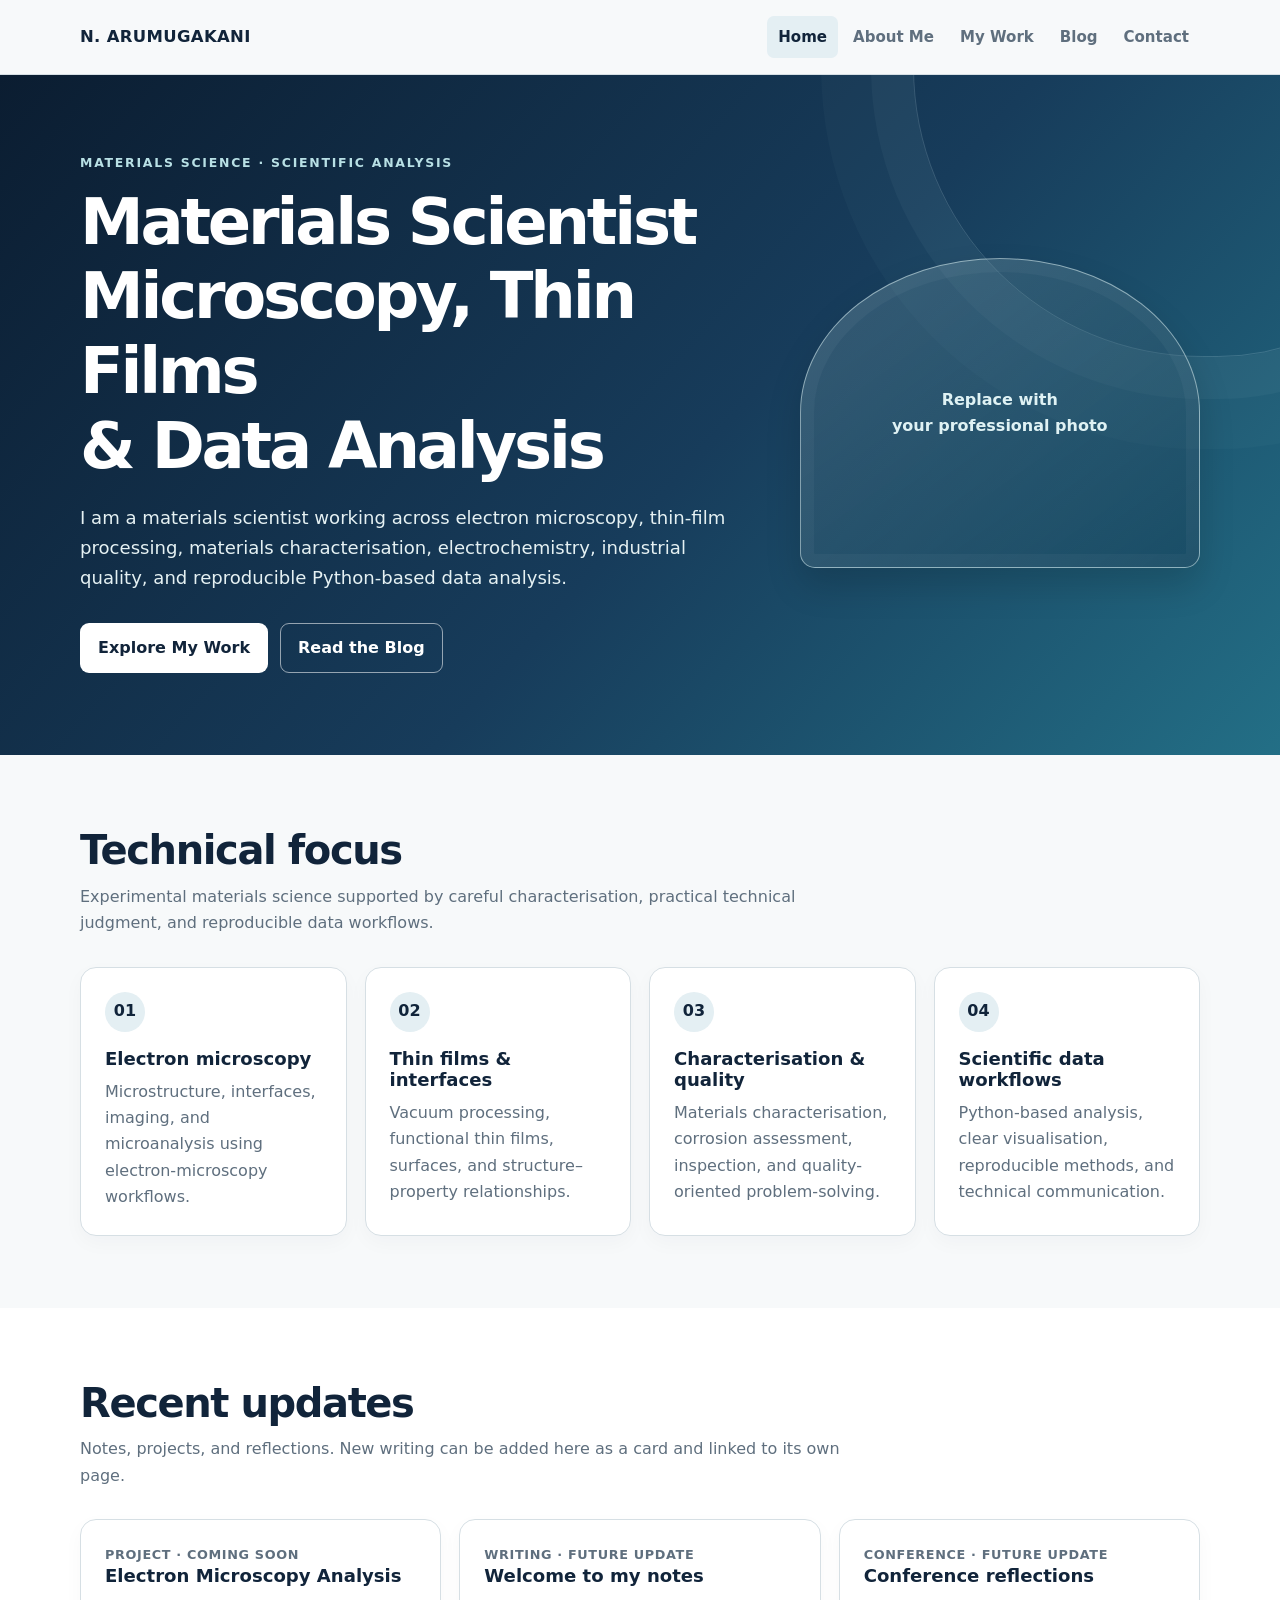
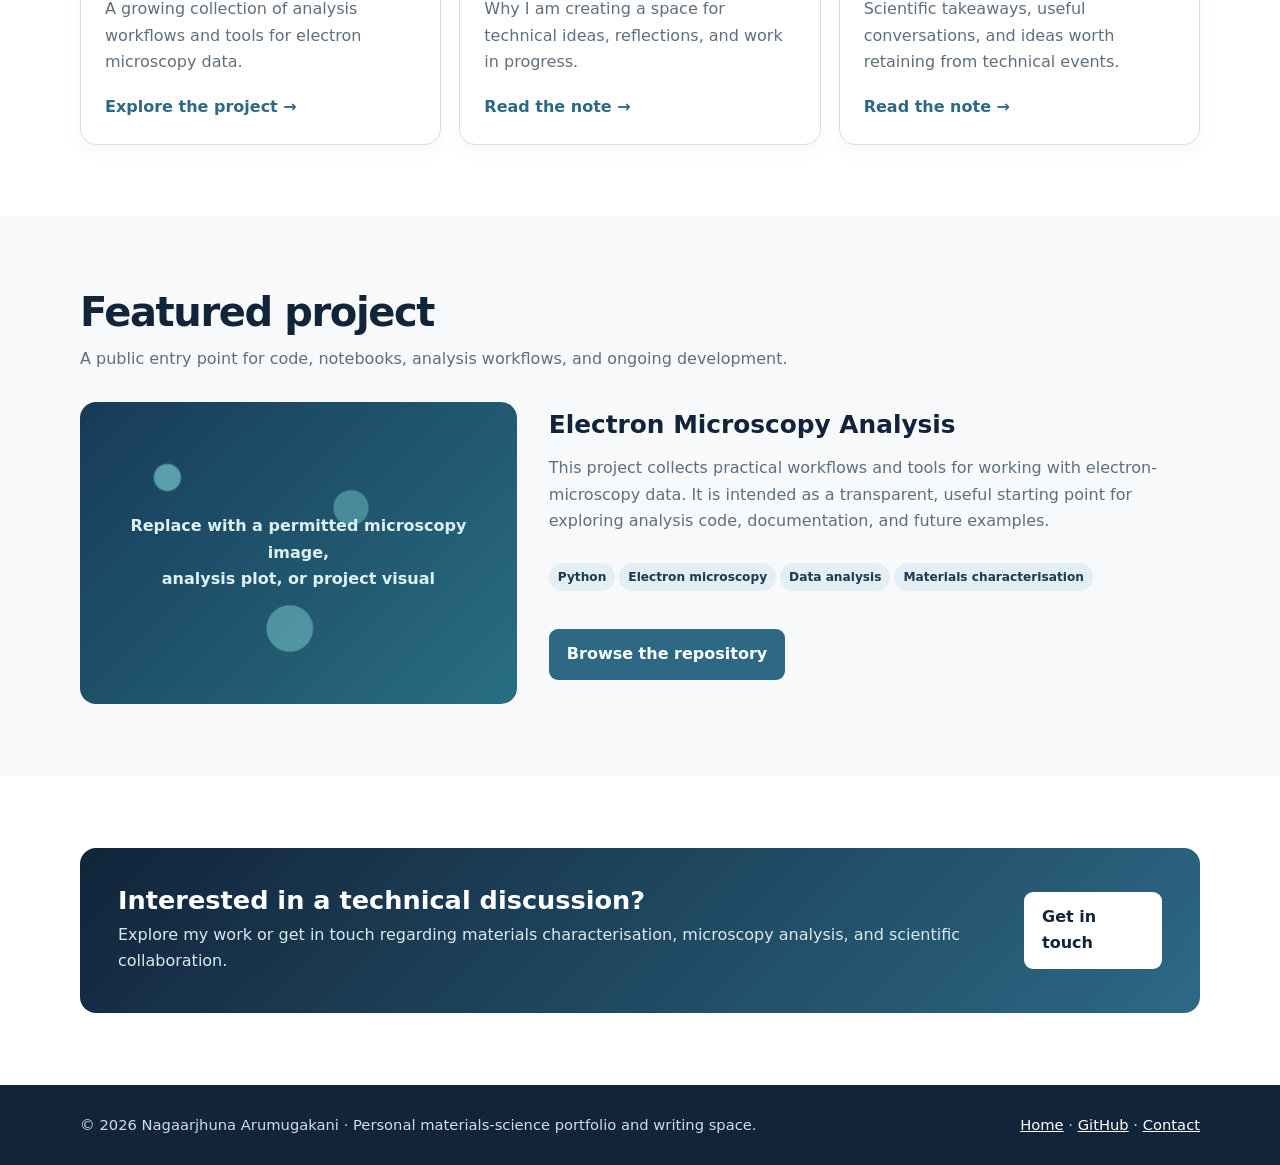
==== index.html @ 898aa6ff "Add files via upload" ====
<!doctype html>
<html lang="en">
<head>
  <meta charset="utf-8">
  <meta name="viewport" content="width=device-width, initial-scale=1">
  <meta name="description" content="Personal materials-science portfolio of Nagaarjhuna Arumugakani: microscopy, thin films, materials characterisation, and scientific data analysis.">
  <title>Nagaarjhuna Arumugakani | Materials Science</title>
  <link rel="stylesheet" href="assets/style.css">
</head>
<body>
  <header class="site-header">
    <div class="container navbar">
      <a class="brand" href="index.html">N. ARUMUGAKANI</a>
      <nav aria-label="Main navigation">
        <ul class="nav-links">
          <li><a class="active" href="index.html">Home</a></li>
          <li><a href="about.html">About Me</a></li>
          <li><a href="work.html">My Work</a></li>
          <li><a href="blog.html">Blog</a></li>
          <li><a href="contact.html">Contact</a></li>
        </ul>
      </nav>
    </div>
  </header>

  <main>
    <section class="hero">
      <div class="container hero-grid">
        <div>
          <p class="eyebrow">Materials science · scientific analysis</p>
          <h1>Materials Scientist<br>Microscopy, Thin Films<br>&amp; Data Analysis</h1>
          <p class="hero-text">I am a materials scientist working across electron microscopy, thin-film processing, materials characterisation, electrochemistry, industrial quality, and reproducible Python-based data analysis.</p>
          <div class="button-row">
            <a class="button button-light" href="work.html">Explore My Work</a>
            <a class="button button-ghost" href="blog.html">Read the Blog</a>
          </div>
        </div>
        <div class="profile-placeholder">
          <span>Replace with<br>your professional photo</span>
        </div>
      </div>
    </section>

    <section>
      <div class="container">
        <div class="section-heading">
          <h2>Technical focus</h2>
          <p>Experimental materials science supported by careful characterisation, practical technical judgment, and reproducible data workflows.</p>
        </div>
        <div class="grid grid-4">
          <article class="card">
            <div class="icon-circle">01</div>
            <h3>Electron microscopy</h3>
            <p>Microstructure, interfaces, imaging, and microanalysis using electron-microscopy workflows.</p>
          </article>
          <article class="card">
            <div class="icon-circle">02</div>
            <h3>Thin films &amp; interfaces</h3>
            <p>Vacuum processing, functional thin films, surfaces, and structure–property relationships.</p>
          </article>
          <article class="card">
            <div class="icon-circle">03</div>
            <h3>Characterisation &amp; quality</h3>
            <p>Materials characterisation, corrosion assessment, inspection, and quality-oriented problem-solving.</p>
          </article>
          <article class="card">
            <div class="icon-circle">04</div>
            <h3>Scientific data workflows</h3>
            <p>Python-based analysis, clear visualisation, reproducible methods, and technical communication.</p>
          </article>
        </div>
      </div>
    </section>

    <section class="alt">
      <div class="container">
        <div class="section-heading">
          <h2>Recent updates</h2>
          <p>Notes, projects, and reflections. New writing can be added here as a card and linked to its own page.</p>
        </div>
        <div class="grid grid-3">
          <article class="card update-card">
            <p class="update-meta">Project · Coming soon</p>
            <h3>Electron Microscopy Analysis</h3>
            <p>A growing collection of analysis workflows and tools for electron microscopy data.</p>
            <a class="read-more" href="https://github.com/Nagaarjhuna/Electron_microscopy_analysis" target="_blank" rel="noreferrer">Explore the project →</a>
          </article>
          <article class="card update-card">
            <p class="update-meta">Writing · Future update</p>
            <h3>Welcome to my notes</h3>
            <p>Why I am creating a space for technical ideas, reflections, and work in progress.</p>
            <a class="read-more" href="blog-welcome.html">Read the note →</a>
          </article>
          <article class="card update-card">
            <p class="update-meta">Conference · Future update</p>
            <h3>Conference reflections</h3>
            <p>Scientific takeaways, useful conversations, and ideas worth retaining from technical events.</p>
            <a class="read-more" href="blog-conference-reflections.html">Read the note →</a>
          </article>
        </div>
      </div>
    </section>

    <section>
      <div class="container">
        <div class="section-heading">
          <h2>Featured project</h2>
          <p>A public entry point for code, notebooks, analysis workflows, and ongoing development.</p>
        </div>
        <div class="featured">
          <div class="visual-placeholder">Replace with a permitted microscopy image,<br>analysis plot, or project visual</div>
          <div class="featured-copy">
            <h3>Electron Microscopy Analysis</h3>
            <p>This project collects practical workflows and tools for working with electron-microscopy data. It is intended as a transparent, useful starting point for exploring analysis code, documentation, and future examples.</p>
            <span class="tag">Python</span><span class="tag">Electron microscopy</span><span class="tag">Data analysis</span><span class="tag">Materials characterisation</span>
            <p><a class="button button-blue" href="https://github.com/Nagaarjhuna/Electron_microscopy_analysis" target="_blank" rel="noreferrer" style="margin-top:22px;">Browse the repository</a></p>
          </div>
        </div>
      </div>
    </section>

    <section class="alt">
      <div class="container">
        <div class="cta">
          <div>
            <h2>Interested in a technical discussion?</h2>
            <p>Explore my work or get in touch regarding materials characterisation, microscopy analysis, and scientific collaboration.</p>
          </div>
          <a class="button button-light" href="contact.html">Get in touch</a>
        </div>
      </div>
    </section>
  </main>

  <footer class="site-footer">
    <div class="container footer-row">
      <p>© 2026 Nagaarjhuna Arumugakani · Personal materials-science portfolio and writing space.</p>
      <p><a href="index.html">Home</a> · <a href="https://github.com/Nagaarjhuna" target="_blank" rel="noreferrer">GitHub</a> · <a href="contact.html">Contact</a></p>
    </div>
  </footer>
</body>
</html>
---- assets/style.css ----
:root {
  --navy: #11243a;
  --navy-2: #193955;
  --blue: #2d6985;
  --teal: #398497;
  --ink: #1d2935;
  --muted: #5f6f7e;
  --ash: #edf1f3;
  --paper: #f7f9fa;
  --white: #ffffff;
  --line: #d6dfe4;
  --soft-blue: #e4eff3;
  --shadow: 0 14px 34px rgba(17, 36, 58, 0.08);
  --radius: 16px;
}

* { box-sizing: border-box; }
html { scroll-behavior: smooth; }
body {
  margin: 0;
  color: var(--ink);
  background: var(--paper);
  font-family: Inter, ui-sans-serif, system-ui, -apple-system, BlinkMacSystemFont, "Segoe UI", sans-serif;
  line-height: 1.65;
}
a { color: var(--blue); }
a:hover { color: var(--navy); }
img { max-width: 100%; display: block; }
.container { width: min(1120px, calc(100% - 40px)); margin: 0 auto; }

.site-header {
  background: rgba(247, 249, 250, 0.94);
  border-bottom: 1px solid var(--line);
  position: sticky;
  top: 0;
  z-index: 20;
  backdrop-filter: blur(12px);
}
.navbar { min-height: 74px; display: flex; align-items: center; justify-content: space-between; gap: 24px; }
.brand { color: var(--navy); text-decoration: none; font-size: 1.03rem; font-weight: 800; letter-spacing: 0.02em; white-space: nowrap; }
.nav-links { display: flex; align-items: center; gap: 4px; list-style: none; padding: 0; margin: 0; }
.nav-links a { display: block; padding: 9px 11px; color: var(--muted); text-decoration: none; font-size: 0.94rem; font-weight: 700; border-radius: 7px; }
.nav-links a:hover, .nav-links a.active { color: var(--navy); background: var(--soft-blue); }

.hero {
  position: relative;
  overflow: hidden;
  color: var(--white);
  background: linear-gradient(132deg, #0b1d31 0%, #173c5b 55%, #236f86 100%);
  padding: 78px 0 82px;
}
.hero::after {
  content: "";
  position: absolute;
  width: 540px;
  height: 540px;
  border: 1px solid rgba(210, 239, 242, 0.18);
  border-radius: 48% 52% 45% 55%;
  right: -175px;
  top: -260px;
  box-shadow: 0 0 0 42px rgba(210, 239, 242, 0.035), 0 0 0 92px rgba(210, 239, 242, 0.025);
}
.hero-grid { position: relative; z-index: 1; display: grid; grid-template-columns: 1.25fr 0.75fr; align-items: center; gap: 52px; }
.eyebrow { margin: 0 0 11px; color: #b8e0e5; font-size: 0.78rem; font-weight: 800; letter-spacing: 0.14em; text-transform: uppercase; }
h1, h2, h3 { color: var(--navy); line-height: 1.17; }
.hero h1 { color: var(--white); font-size: clamp(2.35rem, 5vw, 4.1rem); letter-spacing: -0.05em; margin: 0 0 19px; }
.hero-text { max-width: 680px; margin: 0 0 30px; color: #e5f1f3; font-size: 1.13rem; }
.button-row { display: flex; flex-wrap: wrap; gap: 12px; }
.button { display: inline-block; border: 1px solid transparent; border-radius: 9px; padding: 11px 17px; font-weight: 800; text-decoration: none; transition: transform 0.18s ease, background 0.18s ease; }
.button:hover { transform: translateY(-2px); }
.button-light { background: var(--white); color: var(--navy); }
.button-ghost { border-color: rgba(255,255,255,.55); color: var(--white); }
.button-blue { background: var(--blue); color: var(--white); }
.button-outline { border-color: var(--blue); color: var(--blue); }

.profile-placeholder {
  min-height: 310px;
  display: flex;
  align-items: center;
  justify-content: center;
  text-align: center;
  padding: 32px;
  color: #dff2f4;
  border: 1px solid rgba(223, 242, 244, 0.55);
  border-radius: 50% 50% 15px 15px;
  background: linear-gradient(145deg, rgba(183, 224, 229, 0.20), rgba(14, 44, 68, 0.34));
  box-shadow: inset 0 0 0 13px rgba(255,255,255,.035), 0 18px 35px rgba(0,0,0,.15);
  font-weight: 750;
}

section { padding: 72px 0; }
section.alt { background: var(--white); }
.section-heading { margin-bottom: 30px; max-width: 770px; }
.section-heading h2 { margin: 0 0 10px; font-size: clamp(1.75rem, 3.3vw, 2.5rem); letter-spacing: -0.035em; }
.section-heading p { color: var(--muted); margin: 0; }
.grid { display: grid; gap: 18px; }
.grid-4 { grid-template-columns: repeat(4, 1fr); }
.grid-3 { grid-template-columns: repeat(3, 1fr); }
.card { background: var(--white); border: 1px solid var(--line); border-radius: var(--radius); padding: 24px; box-shadow: 0 7px 20px rgba(17,36,58,.03); }
.card h3 { margin: 0 0 10px; font-size: 1.13rem; }
.card p { margin: 0; color: var(--muted); }
.icon-circle { width: 40px; height: 40px; display: grid; place-items: center; margin-bottom: 16px; border-radius: 50%; background: var(--soft-blue); color: var(--navy); font-weight: 850; }
.tag { display: inline-block; background: var(--soft-blue); color: var(--navy-2); border-radius: 999px; padding: 4px 9px; margin: 13px 4px 0 0; font-size: .76rem; font-weight: 800; }

.update-card { display: flex; flex-direction: column; }
.update-meta { margin: 0 0 10px; color: var(--blue); font-size: .8rem; font-weight: 800; letter-spacing: .05em; text-transform: uppercase; }
.update-card .read-more { display: inline-block; margin-top: 18px; font-weight: 800; text-decoration: none; }
.featured { display: grid; grid-template-columns: 0.8fr 1.2fr; gap: 28px; align-items: stretch; }
.visual-placeholder { min-height: 245px; border-radius: var(--radius); display: grid; place-items: center; padding: 24px; text-align: center; color: #ddf0f2; font-weight: 750; background: radial-gradient(circle at 20% 25%, rgba(119,197,203,.7) 0 3%, transparent 3.5%), radial-gradient(circle at 62% 35%, rgba(119,197,203,.48) 0 5%, transparent 5.5%), radial-gradient(circle at 48% 75%, rgba(119,197,203,.55) 0 7%, transparent 7.5%), linear-gradient(135deg, #173b59, #296e82); }
.featured-copy { padding: 8px 4px; }
.featured-copy h3 { margin: 0 0 10px; font-size: 1.55rem; }
.featured-copy p { color: var(--muted); }
.cta { background: linear-gradient(135deg, var(--navy), var(--blue)); color: white; border-radius: var(--radius); padding: 38px; display: flex; align-items: center; justify-content: space-between; gap: 24px; }
.cta h2 { color: white; margin: 0 0 6px; font-size: 1.6rem; }
.cta p { margin: 0; color: #dbe9ee; }

.page-banner { background: linear-gradient(130deg, #11243a, #235d76); color: white; padding: 62px 0; }
.page-banner h1 { color: white; margin: 0 0 10px; font-size: clamp(2.15rem, 4vw, 3.2rem); letter-spacing: -0.045em; }
.page-banner p { max-width: 760px; color: #d9eaed; margin: 0; font-size: 1.08rem; }
.prose { max-width: 800px; }
.prose p { color: var(--muted); font-size: 1.04rem; }
.timeline { border-left: 2px solid var(--line); margin: 34px 0 0 10px; padding-left: 28px; }
.timeline-item { position: relative; padding: 0 0 28px; }
.timeline-item::before { content: ""; position: absolute; left: -36px; top: 7px; width: 13px; height: 13px; border: 3px solid var(--paper); border-radius: 50%; background: var(--teal); }
.timeline-item h3 { margin: 0 0 6px; }
.timeline-item p { color: var(--muted); margin: 0; }

.work-row { display: grid; grid-template-columns: 1fr 1fr; gap: 42px; align-items: center; padding: 46px 0; border-bottom: 1px solid var(--line); }
.work-row:last-child { border-bottom: 0; }
.work-row.reverse .work-visual { order: 2; }
.work-visual { min-height: 280px; border: 1px solid var(--line); border-radius: var(--radius); overflow: hidden; background: linear-gradient(145deg, #dce8eb, #80aeb9); display: grid; place-items: center; text-align: center; color: #173b59; font-weight: 800; padding: 25px; }
.work-copy h2 { margin: 0 0 11px; font-size: 1.65rem; }
.work-copy p { color: var(--muted); margin: 0; }

.blog-layout { display: grid; grid-template-columns: minmax(0, 2.1fr) minmax(250px, .9fr); gap: 36px; align-items: start; }
.post-preview { padding: 0 0 28px; margin-bottom: 28px; border-bottom: 1px solid var(--line); }
.post-preview h2 { margin: 6px 0 10px; font-size: 1.55rem; }
.post-preview p { color: var(--muted); margin: 0; }
.post-preview a { font-weight: 800; }
.post-meta { color: var(--blue); font-size: .84rem; font-weight: 800; letter-spacing: .03em; text-transform: uppercase; }
.sidebar { background: var(--white); border: 1px solid var(--line); border-radius: var(--radius); padding: 24px; position: sticky; top: 96px; }
.sidebar h3 { margin: 0 0 12px; }
.sidebar p { color: var(--muted); font-size: .94rem; }
.sidebar ul { list-style: none; padding: 0; margin: 0 0 22px; }
.sidebar li { border-bottom: 1px solid var(--ash); padding: 9px 0; }
.sidebar li:last-child { border-bottom: 0; }
.sidebar a { font-size: .94rem; font-weight: 700; text-decoration: none; }
.article { max-width: 780px; }
.article h1 { font-size: clamp(2.15rem, 4vw, 3.25rem); letter-spacing: -.045em; margin: 7px 0 16px; }
.article h2 { margin-top: 32px; }
.article p { color: var(--muted); font-size: 1.03rem; }
.article-feature { min-height: 245px; display: grid; place-items: center; text-align: center; border-radius: var(--radius); color: #dff0f1; background: linear-gradient(135deg, #153a56, #3c8594); padding: 25px; font-weight: 800; margin: 28px 0; }
.post-navigation { display: grid; grid-template-columns: 1fr 1fr; gap: 15px; margin-top: 50px; padding-top: 24px; border-top: 1px solid var(--line); }
.post-navigation a { text-decoration: none; font-weight: 800; border: 1px solid var(--line); border-radius: 10px; padding: 14px; background: var(--white); }
.post-navigation a:last-child { text-align: right; }
.contact-grid { display: grid; grid-template-columns: 1.1fr .9fr; gap: 28px; }
.contact-list { list-style: none; padding: 0; margin: 22px 0 0; }
.contact-list li { border-bottom: 1px solid var(--line); padding: 14px 0; }
.contact-list strong { display: block; color: var(--navy); font-size: .86rem; }
.notice { background: var(--soft-blue); border-left: 4px solid var(--teal); padding: 18px; border-radius: 0 10px 10px 0; color: #385467; }

.site-footer { background: var(--navy); color: #cfdee5; padding: 28px 0; }
.footer-row { display: flex; justify-content: space-between; align-items: center; gap: 18px; }
.site-footer p { margin: 0; font-size: .92rem; }
.site-footer a { color: white; }

@media (max-width: 850px) {
  .hero-grid, .featured, .work-row, .contact-grid, .blog-layout { grid-template-columns: 1fr; }
  .grid-4 { grid-template-columns: repeat(2, 1fr); }
  .grid-3 { grid-template-columns: 1fr; }
  .work-row.reverse .work-visual { order: 0; }
  .sidebar { position: static; }
}
@media (max-width: 620px) {
  .container { width: min(100% - 28px, 1120px); }
  .navbar { min-height: auto; padding: 14px 0; display: block; }
  .brand { display: inline-block; margin-bottom: 8px; }
  .nav-links { overflow-x: auto; gap: 0; padding-bottom: 1px; }
  .nav-links a { padding: 7px 9px; font-size: .86rem; white-space: nowrap; }
  .hero { padding: 56px 0 60px; }
  .profile-placeholder { min-height: 240px; }
  section { padding: 54px 0; }
  .grid-4 { grid-template-columns: 1fr; }
  .cta, .footer-row { display: block; }
  .cta .button { margin-top: 18px; }
  .footer-row p + p { margin-top: 10px; }
  .post-navigation { grid-template-columns: 1fr; }
  .post-navigation a:last-child { text-align: left; }
}
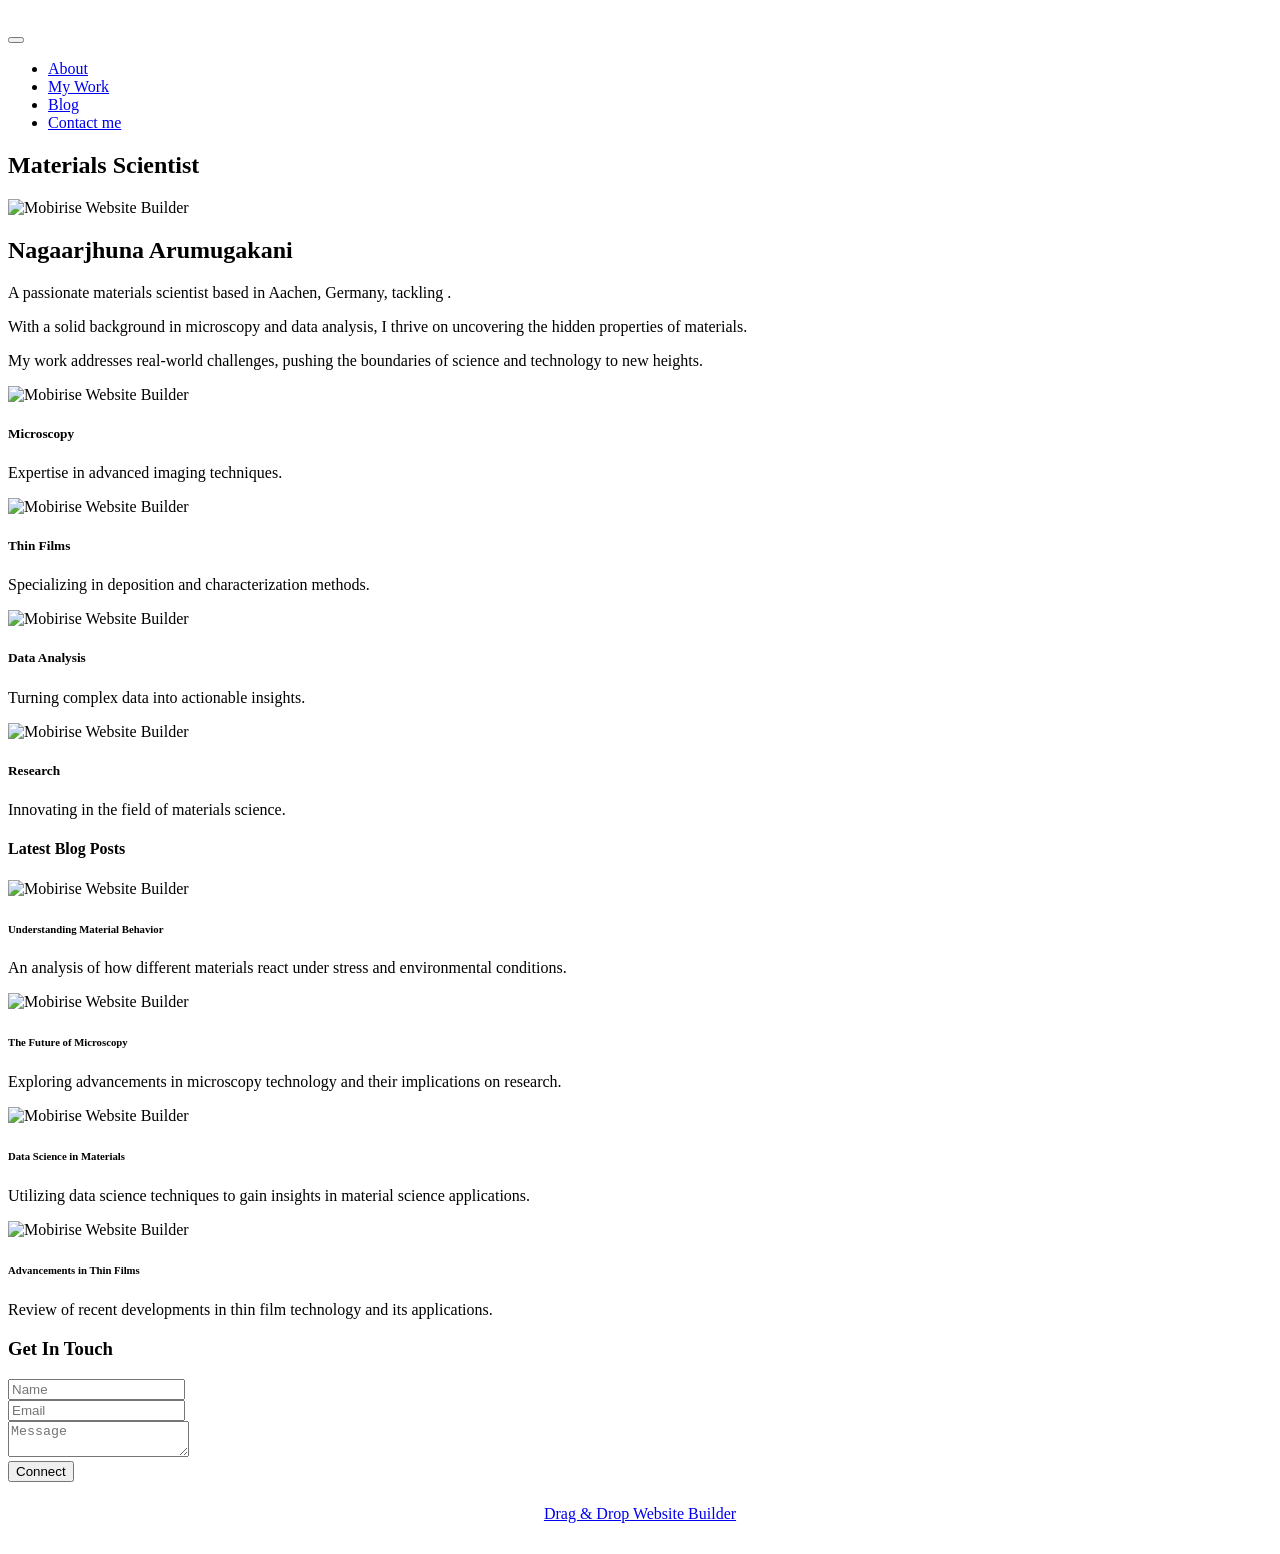
==== commit 37fd5657: "Add files via upload Updated Homepage" ====
--- a/index.html
+++ b/index.html
@@ -1,142 +1,315 @@
-<!doctype html>
-<html lang="en">
+<!DOCTYPE html>
+<html  >
 <head>
-  <meta charset="utf-8">
-  <meta name="viewport" content="width=device-width, initial-scale=1">
-  <meta name="description" content="Personal materials-science portfolio of Nagaarjhuna Arumugakani: microscopy, thin films, materials characterisation, and scientific data analysis.">
-  <title>Nagaarjhuna Arumugakani | Materials Science</title>
-  <link rel="stylesheet" href="assets/style.css">
+  <!-- Site made with Mobirise Website Builder v6.1.12, https://mobirise.com -->
+  <meta charset="UTF-8">
+  <meta http-equiv="X-UA-Compatible" content="IE=edge">
+  <meta name="generator" content="Mobirise v6.1.12, mobirise.com">
+  <meta name="viewport" content="width=device-width, initial-scale=1, minimum-scale=1">
+  <link rel="shortcut icon" href="assets/images/logo5.png" type="image/x-icon">
+  <meta name="description" content="">
+  
+  
+  <title>Home</title>
+  <link rel="stylesheet" href="assets/web/assets/mobirise-icons2/mobirise2.css">
+  <link rel="stylesheet" href="assets/bootstrap/css/bootstrap.min.css">
+  <link rel="stylesheet" href="assets/parallax/jarallax.css">
+  <link rel="stylesheet" href="assets/animatecss/animate.css">
+  <link rel="stylesheet" href="assets/dropdown/css/style.css">
+  <link rel="stylesheet" href="assets/theme/css/style.css">
+  <link rel="preload" href="https://fonts.googleapis.com/css?family=Inter+Tight:100,200,300,400,500,600,700,800,900,100i,200i,300i,400i,500i,600i,700i,800i,900i&display=swap" as="style" onload="this.onload=null;this.rel='stylesheet'">
+  <noscript><link rel="stylesheet" href="https://fonts.googleapis.com/css?family=Inter+Tight:100,200,300,400,500,600,700,800,900,100i,200i,300i,400i,500i,600i,700i,800i,900i&display=swap"></noscript>
+  <link rel="preload" as="style" href="assets/mobirise/css/mbr-additional.css?v=53znyb"><link rel="stylesheet" href="assets/mobirise/css/mbr-additional.css?v=53znyb" type="text/css">
+
+  
+  
+  
 </head>
 <body>
-  <header class="site-header">
-    <div class="container navbar">
-      <a class="brand" href="index.html">N. ARUMUGAKANI</a>
-      <nav aria-label="Main navigation">
-        <ul class="nav-links">
-          <li><a class="active" href="index.html">Home</a></li>
-          <li><a href="about.html">About Me</a></li>
-          <li><a href="work.html">My Work</a></li>
-          <li><a href="blog.html">Blog</a></li>
-          <li><a href="contact.html">Contact</a></li>
-        </ul>
-      </nav>
-    </div>
-  </header>
-
-  <main>
-    <section class="hero">
-      <div class="container hero-grid">
-        <div>
-          <p class="eyebrow">Materials science · scientific analysis</p>
-          <h1>Materials Scientist<br>Microscopy, Thin Films<br>&amp; Data Analysis</h1>
-          <p class="hero-text">I am a materials scientist working across electron microscopy, thin-film processing, materials characterisation, electrochemistry, industrial quality, and reproducible Python-based data analysis.</p>
-          <div class="button-row">
-            <a class="button button-light" href="work.html">Explore My Work</a>
-            <a class="button button-ghost" href="blog.html">Read the Blog</a>
-          </div>
-        </div>
-        <div class="profile-placeholder">
-          <span>Replace with<br>your professional photo</span>
-        </div>
+  
+  <section data-bs-version="5.1" class="menu menu2 cid-tJS6tZXiPa" once="menu" id="menu02-0">
+	
+
+	<nav class="navbar navbar-dropdown navbar-fixed-top navbar-expand-lg">
+		<div class="container">
+			<div class="navbar-brand">
+				<span class="navbar-logo">
+					
+						<img src="assets/images/mbr-128x108.png" alt="" style="height: 4.8rem;">
+					
+				</span>
+				
+			</div>
+			<button class="navbar-toggler" type="button" data-toggle="collapse" data-bs-toggle="collapse" data-target="#navbarSupportedContent" data-bs-target="#navbarSupportedContent" aria-controls="navbarNavAltMarkup" aria-expanded="false" aria-label="Toggle navigation">
+				<div class="hamburger">
+					<span></span>
+					<span></span>
+					<span></span>
+					<span></span>
+				</div>
+			</button>
+			<div class="collapse navbar-collapse" id="navbarSupportedContent">
+				<ul class="navbar-nav nav-dropdown nav-right" data-app-modern-menu="true"><li class="nav-item">
+						<a class="nav-link link text-black text-primary display-4" href="index.html#header01-7">About</a>
+					</li>
+					<li class="nav-item">
+						<a class="nav-link link text-black text-primary display-4" href="index.html#features04-w" aria-expanded="false">My Work</a>
+					</li><li class="nav-item"><a class="nav-link link text-black text-primary display-4" href="index.html#features04-w">Blog</a></li>
+					<li class="nav-item">
+						<a class="nav-link link text-black text-primary display-4" href="index.html#contacts02-9">Contact me</a>
+					</li></ul>
+				
+				
+			</div>
+		</div>
+	</nav>
+</section>
+
+<section data-bs-version="5.1" class="header18 cid-vvjeJ0F94y" id="hero-15-vvjeJ0F94y">
+  
+
+  <div class="mbr-overlay" style="opacity: 0.1; background-color: rgb(0, 0, 0);"></div>
+  <div class="container-fluid">
+    <div class="row">
+      <div class="content-wrap col-12 col-md-12">
+        <h1 class="mbr-section-title mbr-fonts-style mbr-white mb-4 display-1">
+          <strong>Materials Scientist</strong>
+        </h1>
+        
+        <p class="mbr-fonts-style mbr-text mbr-white mb-4 display-7"></p>
+        
       </div>
-    </section>
-
-    <section>
-      <div class="container">
-        <div class="section-heading">
-          <h2>Technical focus</h2>
-          <p>Experimental materials science supported by careful characterisation, practical technical judgment, and reproducible data workflows.</p>
-        </div>
-        <div class="grid grid-4">
-          <article class="card">
-            <div class="icon-circle">01</div>
-            <h3>Electron microscopy</h3>
-            <p>Microstructure, interfaces, imaging, and microanalysis using electron-microscopy workflows.</p>
-          </article>
-          <article class="card">
-            <div class="icon-circle">02</div>
-            <h3>Thin films &amp; interfaces</h3>
-            <p>Vacuum processing, functional thin films, surfaces, and structure–property relationships.</p>
-          </article>
-          <article class="card">
-            <div class="icon-circle">03</div>
-            <h3>Characterisation &amp; quality</h3>
-            <p>Materials characterisation, corrosion assessment, inspection, and quality-oriented problem-solving.</p>
-          </article>
-          <article class="card">
-            <div class="icon-circle">04</div>
-            <h3>Scientific data workflows</h3>
-            <p>Python-based analysis, clear visualisation, reproducible methods, and technical communication.</p>
-          </article>
+    </div>
+  </div>
+</section>
+
+<section data-bs-version="5.1" class="article05 cid-vvjeJ0FxD1" id="about-me-5-vvjeJ0FxD1">
+  
+
+  
+  
+
+  <div class="container">
+    <div class="row justify-content-center align-items-center">
+      <div class="col-12">
+        <div class="card-wrapper">
+          <div class="row">
+            <div class="col-12 col-md-12 col-lg-5 image-wrapper">
+              <img class="w-100" src="assets/images/passport-photo-aachen-1036x1554.jpg" alt="Mobirise Website Builder">
+            </div>
+            <div class="col-12 col-lg col-md-12">
+              <div class="text-wrapper align-left">
+                <h1 class="mbr-section-title mbr-fonts-style mb-4 display-2"><strong>Nagaarjhuna Arumugakani</strong>
+                </h1>
+                <p class="mbr-text mbr-fonts-style mb-3 display-7">A passionate materials scientist based in Aachen, Germany, tackling .</p>
+                <p class="mbr-text mbr-fonts-style mb-3 display-7">With a solid background in microscopy and data analysis, I thrive on uncovering the hidden properties of materials.</p>
+                <p class="mbr-text mbr-fonts-style display-7">My work addresses real-world challenges, pushing the boundaries of science and technology to new heights.</p>
+                
+              </div>
+            </div>
+          </div>
         </div>
       </div>
-    </section>
-
-    <section class="alt">
-      <div class="container">
-        <div class="section-heading">
-          <h2>Recent updates</h2>
-          <p>Notes, projects, and reflections. New writing can be added here as a card and linked to its own page.</p>
-        </div>
-        <div class="grid grid-3">
-          <article class="card update-card">
-            <p class="update-meta">Project · Coming soon</p>
-            <h3>Electron Microscopy Analysis</h3>
-            <p>A growing collection of analysis workflows and tools for electron microscopy data.</p>
-            <a class="read-more" href="https://github.com/Nagaarjhuna/Electron_microscopy_analysis" target="_blank" rel="noreferrer">Explore the project →</a>
-          </article>
-          <article class="card update-card">
-            <p class="update-meta">Writing · Future update</p>
-            <h3>Welcome to my notes</h3>
-            <p>Why I am creating a space for technical ideas, reflections, and work in progress.</p>
-            <a class="read-more" href="blog-welcome.html">Read the note →</a>
-          </article>
-          <article class="card update-card">
-            <p class="update-meta">Conference · Future update</p>
-            <h3>Conference reflections</h3>
-            <p>Scientific takeaways, useful conversations, and ideas worth retaining from technical events.</p>
-            <a class="read-more" href="blog-conference-reflections.html">Read the note →</a>
-          </article>
+    </div>
+  </div>
+</section>
+
+<section data-bs-version="5.1" class="features03 cid-vvjeJ0FWsA" id="features-10-vvjeJ0FWsA">
+	
+	
+	<div class="container-fluid">
+		<div class="row justify-content-center">
+			<div class="col-12 content-head">
+				
+			</div>
+		</div>
+		<div class="row">
+			<div class="item features-image col-12 col-md-6 col-lg-3 active">
+                <div class="item-wrapper">
+                    <div class="item-img mb-3">
+                        <img src="assets/images/photo-1698808342955-500cb9b9a25e.jpeg" alt="Mobirise Website Builder" title="">
+                    </div>
+                    <div class="item-content align-left">
+                        <h5 class="item-title mbr-fonts-style mt-0 mb-2 display-5">
+                            <strong>Microscopy</strong>
+                        </h5>
+                        <p class="mbr-text mbr-fonts-style mb-3 display-7">Expertise in advanced imaging techniques.</p>
+                        
+                    </div>
+                </div>
+            </div>
+            <div class="item features-image col-12 col-md-6 col-lg-3 active">
+                <div class="item-wrapper">
+                    <div class="item-img mb-3">
+                        <img src="assets/images/200kv-5000x-oneview-569-838x838.jpeg" alt="Mobirise Website Builder" title="">
+                    </div>
+                    <div class="item-content align-left">
+                        <h5 class="item-title mbr-fonts-style mt-0 mb-2 display-5">
+                            <strong>Thin Films</strong>
+                        </h5>
+                        <p class="mbr-text mbr-fonts-style mb-3 display-7">Specializing in deposition and characterization methods.</p>
+                        
+                    </div>
+                </div>
+            </div>
+            <div class="item features-image col-12 col-md-6 col-lg-3 active">
+                <div class="item-wrapper">
+                    <div class="item-img mb-3">
+                        <img src="assets/images/picture1-629x319.png" alt="Mobirise Website Builder" title="">
+                    </div>
+                    <div class="item-content align-left">
+                        <h5 class="item-title mbr-fonts-style mt-0 mb-2 display-5">
+                            <strong>Data Analysis</strong>
+                        </h5>
+                        <p class="mbr-text mbr-fonts-style mb-3 display-7">Turning complex data into actionable insights.</p>
+                        
+                    </div>
+                </div>
+            </div>
+            <div class="item features-image col-12 col-md-6 col-lg-3 active">
+                <div class="item-wrapper">
+                    <div class="item-img mb-3">
+                        <img src="assets/images/picture2-838x550.png" alt="Mobirise Website Builder" title="">
+                    </div>
+                    <div class="item-content align-left">
+                        <h5 class="item-title mbr-fonts-style mt-0 mb-2 display-5">
+                            <strong>Research</strong>
+                        </h5>
+                        <p class="mbr-text mbr-fonts-style mb-3 display-7">Innovating in the field of materials science.</p>
+                        
+                    </div>
+                </div>
+            </div>
+		</div>
+	</div>
+</section>
+
+<section data-bs-version="5.1" class="news08 cid-vvjeJ0FTAq" id="blog-5-vvjeJ0FTAq">
+  
+  
+  <div class="container">
+    <div class="row justify-content-center mb-5">
+      <div class="col-12 content-head">
+        <div class="mbr-section-head">
+          <h4 class="mbr-section-title mbr-fonts-style align-center mb-0 display-2">
+            <strong>Latest Blog Posts</strong>
+          </h4>
+          
         </div>
       </div>
-    </section>
-
-    <section>
-      <div class="container">
-        <div class="section-heading">
-          <h2>Featured project</h2>
-          <p>A public entry point for code, notebooks, analysis workflows, and ongoing development.</p>
-        </div>
-        <div class="featured">
-          <div class="visual-placeholder">Replace with a permitted microscopy image,<br>analysis plot, or project visual</div>
-          <div class="featured-copy">
-            <h3>Electron Microscopy Analysis</h3>
-            <p>This project collects practical workflows and tools for working with electron-microscopy data. It is intended as a transparent, useful starting point for exploring analysis code, documentation, and future examples.</p>
-            <span class="tag">Python</span><span class="tag">Electron microscopy</span><span class="tag">Data analysis</span><span class="tag">Materials characterisation</span>
-            <p><a class="button button-blue" href="https://github.com/Nagaarjhuna/Electron_microscopy_analysis" target="_blank" rel="noreferrer" style="margin-top:22px;">Browse the repository</a></p>
+    </div>
+    <div class="row">
+      <div class="item features-image col-12 col-md-6 col-lg-6 active">
+        <div class="item-wrapper">
+          <div class="item-img mb-3">
+            <img src="assets/images/photo-1614308456595-a59d48697ea8.jpeg" alt="Mobirise Website Builder" title="" data-slide-to="0" data-bs-slide-to="0">
+          </div>
+          <div class="item-content align-left">
+            
+            <h6 class="item-subtitle mbr-fonts-style mb-3 display-5">
+              <strong>Understanding Material Behavior</strong>
+            </h6>
+            <p class="mbr-text mbr-fonts-style mb-3 display-7">An analysis of how different materials react under stress and environmental conditions.</p>
+            
+          </div>
+        </div>
+      </div><div class="item features-image col-12 col-md-6 col-lg-6">
+        <div class="item-wrapper">
+          <div class="item-img mb-3">
+            <img src="assets/images/photo-1738778228323-f93bba079c7e.jpeg" alt="Mobirise Website Builder" title="" data-slide-to="1" data-bs-slide-to="1">
+          </div>
+          <div class="item-content align-left">
+            
+            <h6 class="item-subtitle mbr-fonts-style mb-3 display-5">
+              <strong>The Future of Microscopy</strong>
+            </h6>
+            <p class="mbr-text mbr-fonts-style mb-3 display-7">Exploring advancements in microscopy technology and their implications on research.</p>
+            
+          </div>
+        </div>
+      </div><div class="item features-image col-12 col-md-6 col-lg-6">
+        <div class="item-wrapper">
+          <div class="item-img mb-3">
+            <img src="assets/images/photo-1707944746033-0232ca340fc6.jpeg" alt="Mobirise Website Builder" title="" data-slide-to="2" data-bs-slide-to="3">
+          </div>
+          <div class="item-content align-left">
+            
+            <h6 class="item-subtitle mbr-fonts-style mb-3 display-5">
+              <strong>Data Science in Materials</strong>
+            </h6>
+            <p class="mbr-text mbr-fonts-style mb-3 display-7">Utilizing data science techniques to gain insights in material science applications.</p>
+            
+          </div>
+        </div>
+      </div><div class="item features-image col-12 col-md-6 col-lg-6">
+        <div class="item-wrapper">
+          <div class="item-img mb-3">
+            <img src="assets/images/photo-1576670262660-05cf76d53da3.jpeg" alt="Mobirise Website Builder" title="" data-slide-to="3" data-bs-slide-to="4">
+          </div>
+          <div class="item-content align-left">
+            
+            <h6 class="item-subtitle mbr-fonts-style mb-3 display-5">
+              <strong>Advancements in Thin Films</strong>
+            </h6>
+            <p class="mbr-text mbr-fonts-style mb-3 display-7">Review of recent developments in thin film technology and its applications.</p>
+            
           </div>
         </div>
       </div>
-    </section>
-
-    <section class="alt">
-      <div class="container">
-        <div class="cta">
-          <div>
-            <h2>Interested in a technical discussion?</h2>
-            <p>Explore my work or get in touch regarding materials characterisation, microscopy analysis, and scientific collaboration.</p>
-          </div>
-          <a class="button button-light" href="contact.html">Get in touch</a>
-        </div>
-      </div>
-    </section>
-  </main>
-
-  <footer class="site-footer">
-    <div class="container footer-row">
-      <p>© 2026 Nagaarjhuna Arumugakani · Personal materials-science portfolio and writing space.</p>
-      <p><a href="index.html">Home</a> · <a href="https://github.com/Nagaarjhuna" target="_blank" rel="noreferrer">GitHub</a> · <a href="contact.html">Contact</a></p>
-    </div>
-  </footer>
-</body>
-</html>
+    </div>
+  </div>
+</section>
+
+<section data-bs-version="5.1" class="image02 cid-vvjeJ0GqiQ mbr-parallax-background" id="image-13-vvjeJ0GqiQ">
+    
+    <div class="mbr-overlay" style="opacity: 0; background-color: rgb(0, 0, 0);"></div>
+    <div class="container-fluid">
+        <div class="row"></div>
+    </div>
+</section>
+
+<section data-bs-version="5.1" class="form5 cid-vvjeJ0GWL7" id="contact-form-2-vvjeJ0GWL7">
+    
+    
+    <div class="container">
+        <div class="row justify-content-center">
+            <div class="col-12 content-head">
+                <div class="mbr-section-head mb-5">
+                    <h3 class="mbr-section-title mbr-fonts-style align-center mb-0 display-2">
+                        <strong>Get In Touch</strong>
+                    </h3>
+                    
+                </div>
+            </div>
+        </div>
+        <div class="row justify-content-center">
+            <div class="col-lg-8 mx-auto mbr-form" data-form-type="formoid">
+                <form action="https://mobirise.eu/" method="POST" class="mbr-form form-with-styler" data-form-title="Form Name"><input type="hidden" name="email" data-form-email="true" value="LExqvubsGRtyZBCSjZUklzn6A+O87sPw9YQ0vwQVCWNiLd74XYZnCFOLVhLhND9e5EagT1xP0Zpki20qG5e5PyOw1cIykzzj6W2PFDUTh+zMhp4I4gbQO0t8ZgCfbvIl">
+                    <div class="row">
+                        <div hidden="hidden" data-form-alert="" class="alert alert-success col-12">Thanks for filling out the form. I will be contact you soon!</div>
+                        <div hidden="hidden" data-form-alert-danger="" class="alert alert-danger col-12">
+                            Oops...! some problem!
+                        </div>
+                    </div>
+                    <div class="dragArea row">
+                        <div class="col-md col-sm-12 form-group mb-3" data-for="name">
+                            <input type="text" name="name" placeholder="Name" data-form-field="name" class="form-control" value="" id="name-contact-form-2-vvjeJ0GWL7">
+                        </div>
+                        <div class="col-md col-sm-12 form-group mb-3" data-for="email">
+                            <input type="email" name="email" placeholder="Email" data-form-field="email" class="form-control" value="" id="email-contact-form-2-vvjeJ0GWL7">
+                        </div>
+                        <div class="col-12 form-group mb-3" data-for="textarea">
+                            <textarea name="textarea" placeholder="Message" data-form-field="textarea" class="form-control" id="textarea-contact-form-2-vvjeJ0GWL7"></textarea>
+                        </div>
+                        <div class="col-lg-12 col-md-12 col-sm-12 align-center mbr-section-btn"><button type="submit" class="btn btn-primary display-7">Connect</button></div>
+                    </div>
+                </form>
+            </div>
+        </div>
+    </div>
+</section><section class="display-7" style="padding: 0;align-items: center;justify-content: center;flex-wrap: wrap;    align-content: center;display: flex;position: relative;height: 4rem;"><a href="https://mobiri.se/" style="flex: 1 1;height: 4rem;position: absolute;width: 100%;z-index: 1;"><img alt="" style="height: 4rem;" src="[data-uri]"></a><p style="margin: 0;text-align: center;" class="display-7">&#8204;</p><a style="z-index:1" href="https://mobirise.com/drag-drop-website-builder.html">Drag & Drop Website Builder</a></section><script src="assets/bootstrap/js/bootstrap.bundle.min.js"></script>  <script src="assets/parallax/jarallax.js"></script>  <script src="assets/smoothscroll/smooth-scroll.js"></script>  <script src="assets/ytplayer/index.js"></script>  <script src="assets/dropdown/js/navbar-dropdown.js"></script>  <script src="assets/theme/js/script.js"></script>  <script src="assets/formoid/formoid.min.js"></script>  
+  
+  
+  <input name="animation" type="hidden">
+  </body>
+</html>
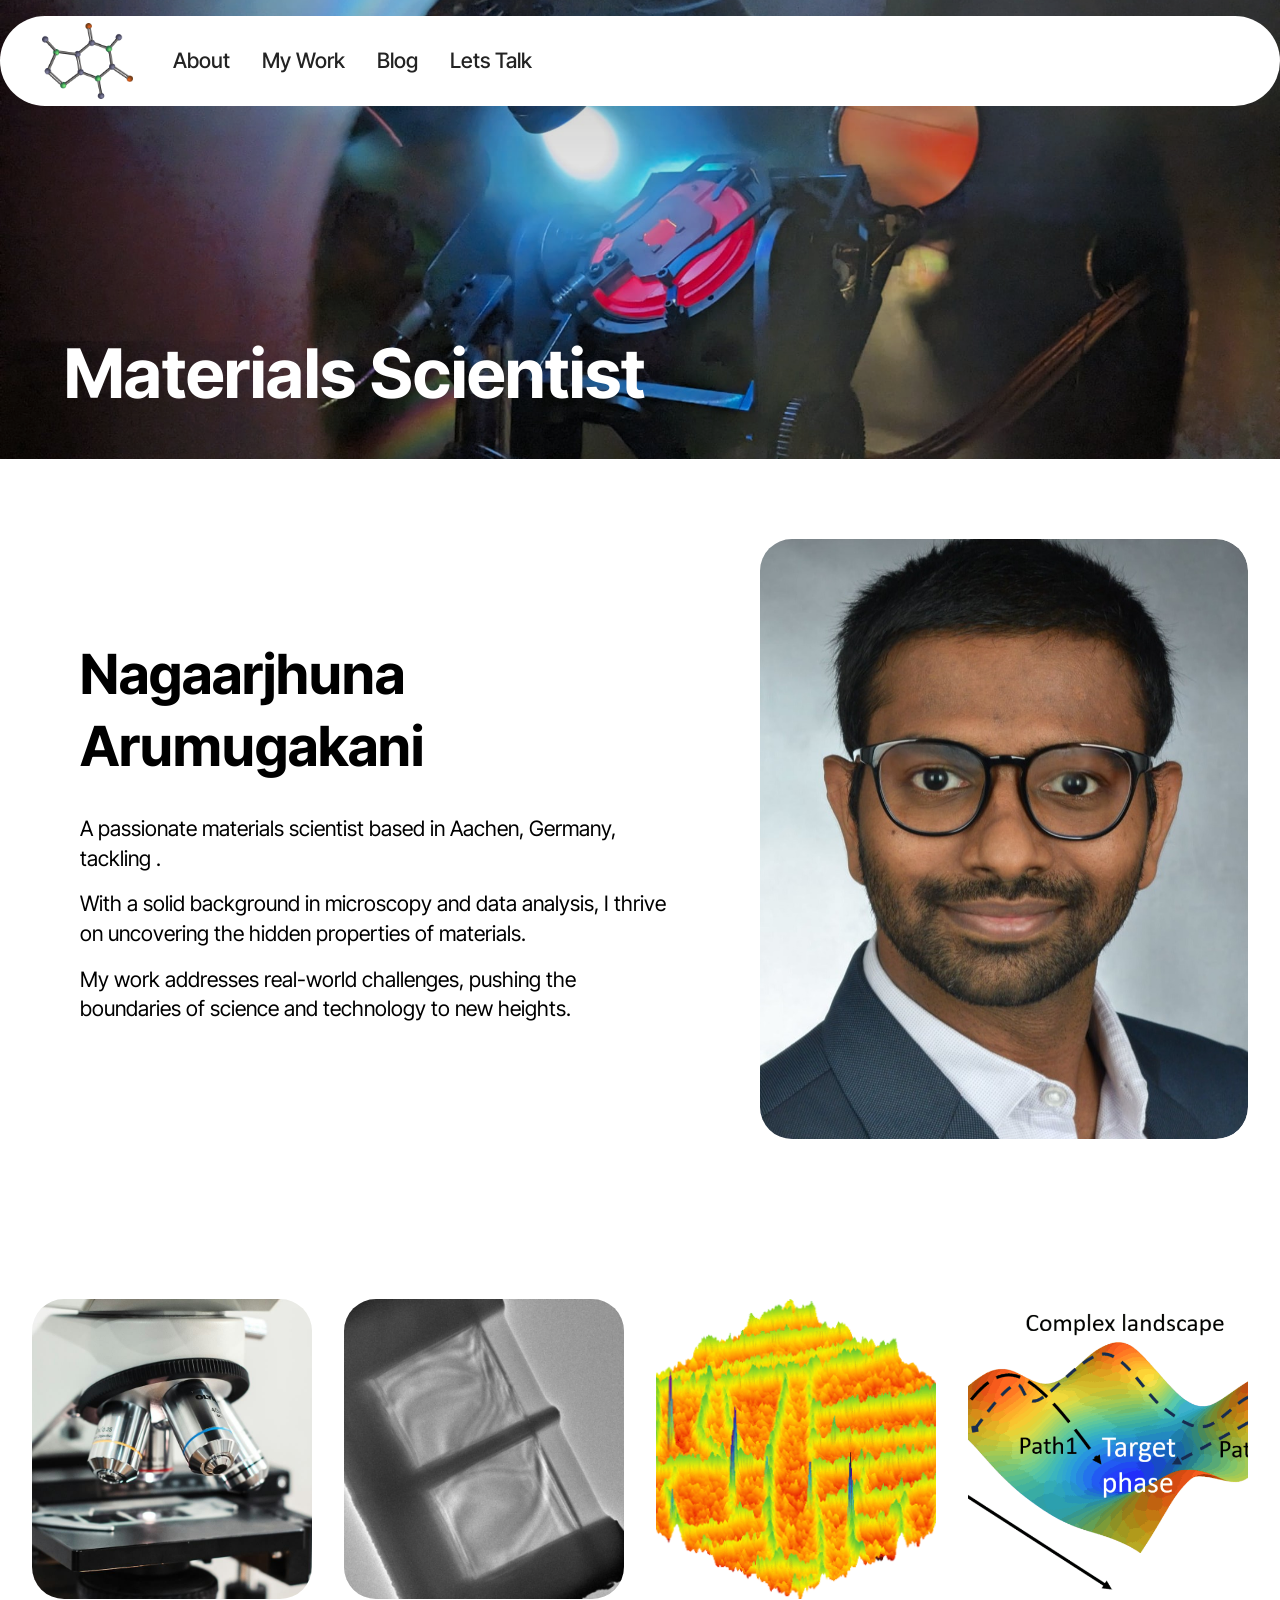
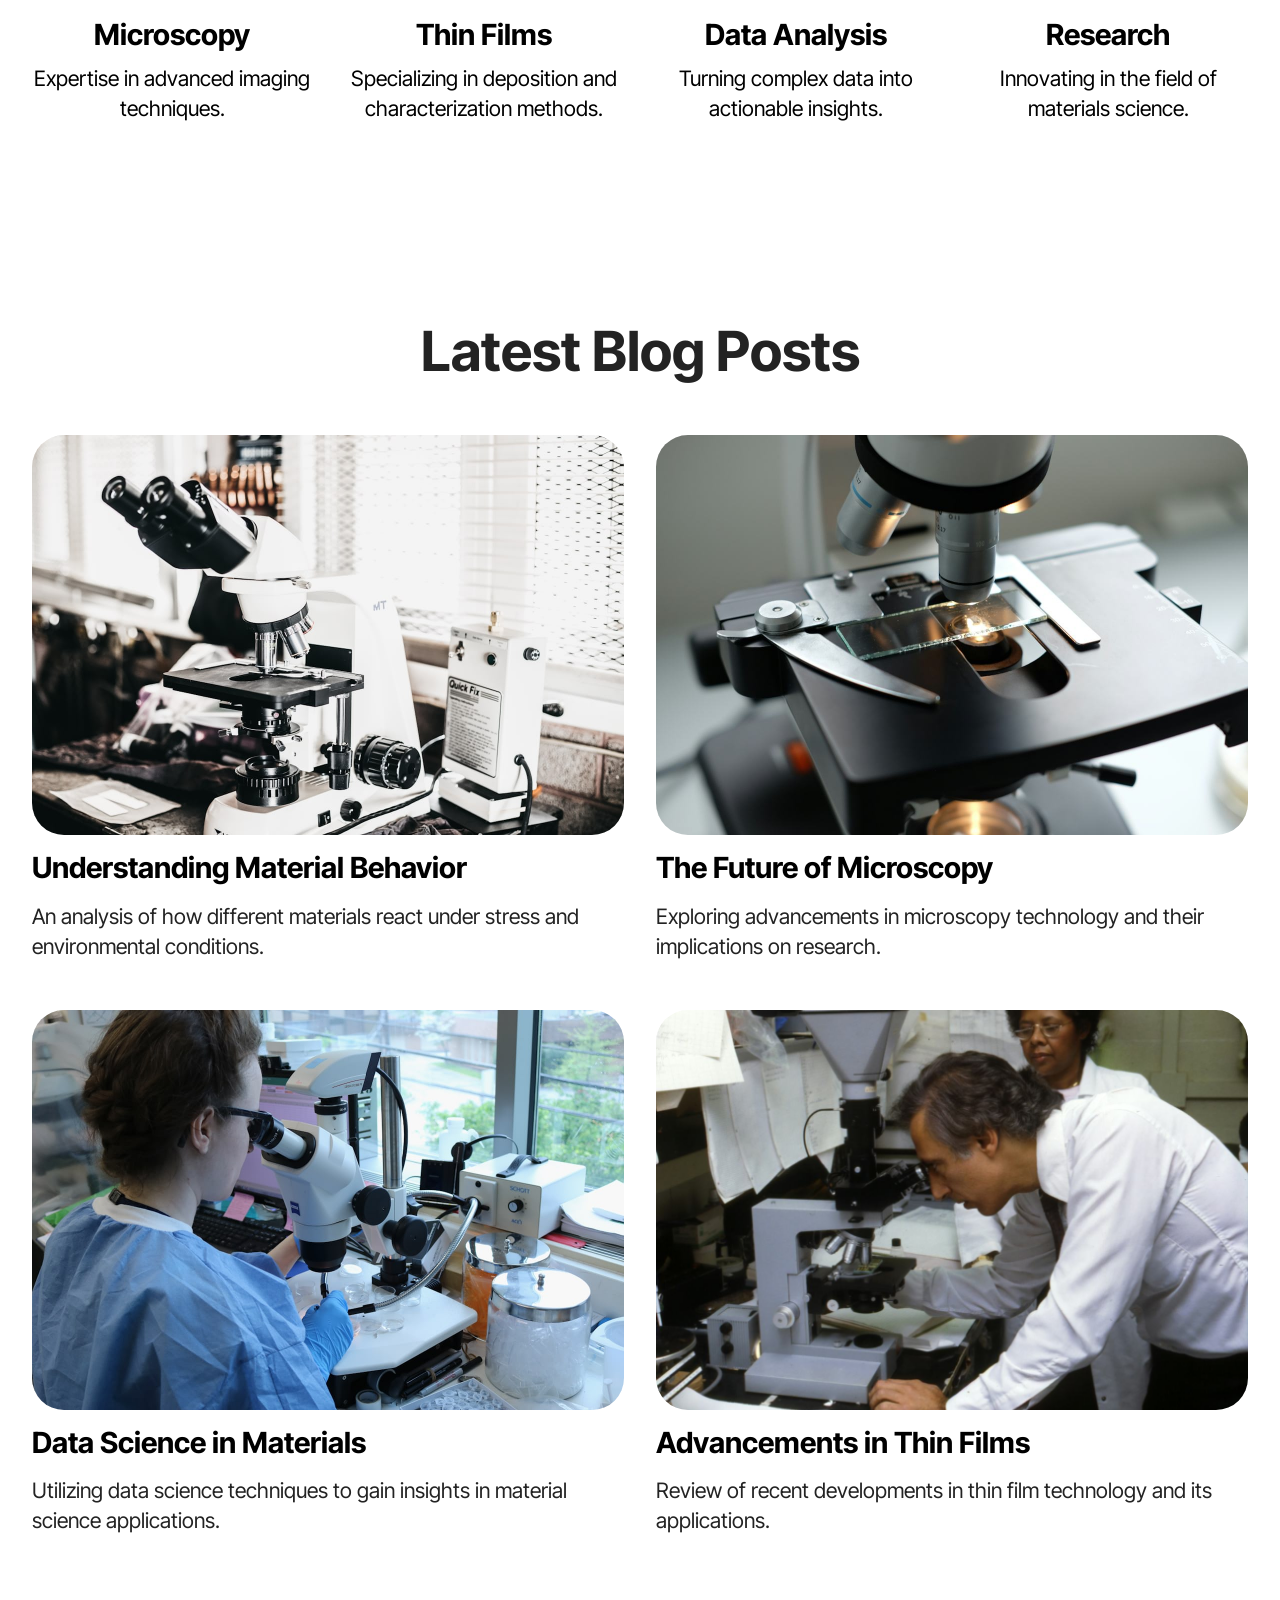
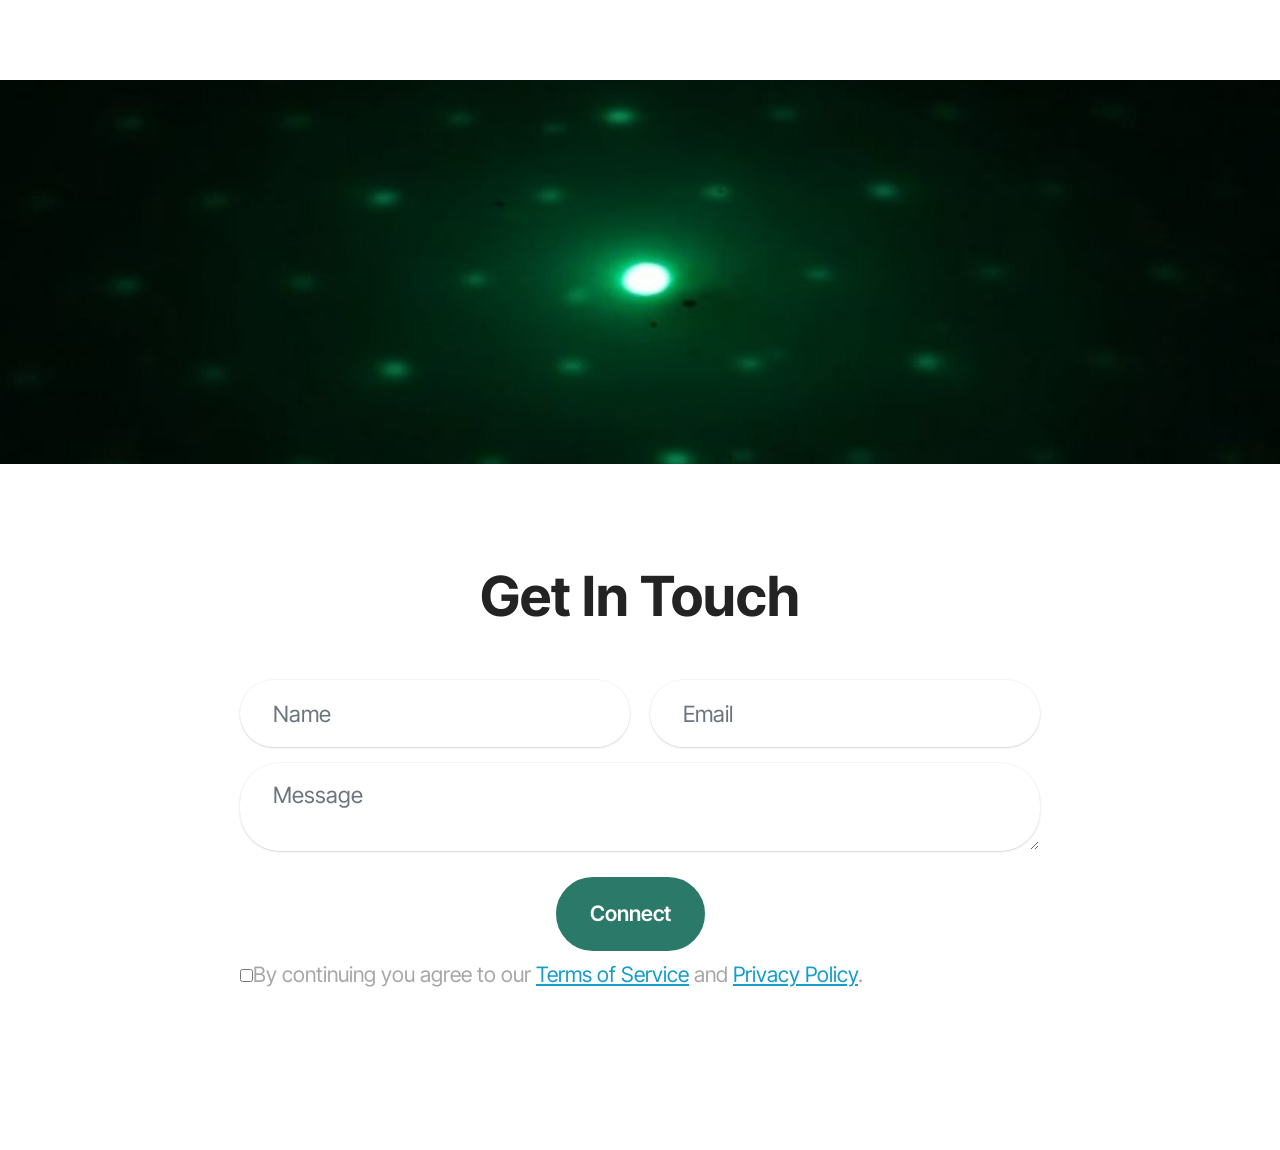
==== commit ed2ba77c: "Add files via upload New pages added" ====
--- a/index.html
+++ b/index.html
@@ -14,12 +14,13 @@
   <link rel="stylesheet" href="assets/web/assets/mobirise-icons2/mobirise2.css">
   <link rel="stylesheet" href="assets/bootstrap/css/bootstrap.min.css">
   <link rel="stylesheet" href="assets/parallax/jarallax.css">
+  <link rel="stylesheet" href="assets/web/assets/gdpr-plugin/gdpr-styles.css">
   <link rel="stylesheet" href="assets/animatecss/animate.css">
   <link rel="stylesheet" href="assets/dropdown/css/style.css">
   <link rel="stylesheet" href="assets/theme/css/style.css">
   <link rel="preload" href="https://fonts.googleapis.com/css?family=Inter+Tight:100,200,300,400,500,600,700,800,900,100i,200i,300i,400i,500i,600i,700i,800i,900i&display=swap" as="style" onload="this.onload=null;this.rel='stylesheet'">
   <noscript><link rel="stylesheet" href="https://fonts.googleapis.com/css?family=Inter+Tight:100,200,300,400,500,600,700,800,900,100i,200i,300i,400i,500i,600i,700i,800i,900i&display=swap"></noscript>
-  <link rel="preload" as="style" href="assets/mobirise/css/mbr-additional.css?v=53znyb"><link rel="stylesheet" href="assets/mobirise/css/mbr-additional.css?v=53znyb" type="text/css">
+  <link rel="preload" as="style" href="assets/mobirise/css/mbr-additional.css?v=xeZuAL"><link rel="stylesheet" href="assets/mobirise/css/mbr-additional.css?v=xeZuAL" type="text/css">
 
   
   
@@ -50,13 +51,13 @@
 			</button>
 			<div class="collapse navbar-collapse" id="navbarSupportedContent">
 				<ul class="navbar-nav nav-dropdown nav-right" data-app-modern-menu="true"><li class="nav-item">
-						<a class="nav-link link text-black text-primary display-4" href="index.html#header01-7">About</a>
+						<a class="nav-link link text-black text-primary display-4" href="page2.html">About</a>
 					</li>
 					<li class="nav-item">
-						<a class="nav-link link text-black text-primary display-4" href="index.html#features04-w" aria-expanded="false">My Work</a>
-					</li><li class="nav-item"><a class="nav-link link text-black text-primary display-4" href="index.html#features04-w">Blog</a></li>
+						<a class="nav-link link text-black text-primary display-4" href="page3.html" aria-expanded="false">My Work</a>
+					</li><li class="nav-item"><a class="nav-link link text-black text-primary display-4" href="page4.html">Blog</a></li>
 					<li class="nav-item">
-						<a class="nav-link link text-black text-primary display-4" href="index.html#contacts02-9">Contact me</a>
+						<a class="nav-link link text-black text-primary display-4" href="page5.html">Lets Talk</a>
 					</li></ul>
 				
 				
@@ -95,7 +96,7 @@
         <div class="card-wrapper">
           <div class="row">
             <div class="col-12 col-md-12 col-lg-5 image-wrapper">
-              <img class="w-100" src="assets/images/passport-photo-aachen-1036x1554.jpg" alt="Mobirise Website Builder">
+              <img class="w-100" src="assets/images/passport-photo-aachen-1-1036x1554.jpeg" alt="Mobirise Website Builder">
             </div>
             <div class="col-12 col-lg col-md-12">
               <div class="text-wrapper align-left">
@@ -284,7 +285,7 @@
         </div>
         <div class="row justify-content-center">
             <div class="col-lg-8 mx-auto mbr-form" data-form-type="formoid">
-                <form action="https://mobirise.eu/" method="POST" class="mbr-form form-with-styler" data-form-title="Form Name"><input type="hidden" name="email" data-form-email="true" value="LExqvubsGRtyZBCSjZUklzn6A+O87sPw9YQ0vwQVCWNiLd74XYZnCFOLVhLhND9e5EagT1xP0Zpki20qG5e5PyOw1cIykzzj6W2PFDUTh+zMhp4I4gbQO0t8ZgCfbvIl">
+                <form action="https://mobirise.eu/" method="POST" class="mbr-form form-with-styler" data-form-title="Form Name"><input type="hidden" name="email" data-form-email="true" value="6Z1nvaEPJZobVofcBEHqa9vYk+7vdHmg02cVO5Je3spVLWBvGYx54oNG++6QPGW5G/xKPIMCf4C1mHEkt44uEZGk1rnQQSYB2usfJLY9qkHS3eA4wv8kGHA8/ffQghsZ">
                     <div class="row">
                         <div hidden="hidden" data-form-alert="" class="alert alert-success col-12">Thanks for filling out the form. I will be contact you soon!</div>
                         <div hidden="hidden" data-form-alert-danger="" class="alert alert-danger col-12">
@@ -303,13 +304,18 @@
                         </div>
                         <div class="col-lg-12 col-md-12 col-sm-12 align-center mbr-section-btn"><button type="submit" class="btn btn-primary display-7">Connect</button></div>
                     </div>
-                </form>
-            </div>
-        </div>
-    </div>
-</section><section class="display-7" style="padding: 0;align-items: center;justify-content: center;flex-wrap: wrap;    align-content: center;display: flex;position: relative;height: 4rem;"><a href="https://mobiri.se/" style="flex: 1 1;height: 4rem;position: absolute;width: 100%;z-index: 1;"><img alt="" style="height: 4rem;" src="[data-uri]"></a><p style="margin: 0;text-align: center;" class="display-7">&#8204;</p><a style="z-index:1" href="https://mobirise.com/drag-drop-website-builder.html">Drag & Drop Website Builder</a></section><script src="assets/bootstrap/js/bootstrap.bundle.min.js"></script>  <script src="assets/parallax/jarallax.js"></script>  <script src="assets/smoothscroll/smooth-scroll.js"></script>  <script src="assets/ytplayer/index.js"></script>  <script src="assets/dropdown/js/navbar-dropdown.js"></script>  <script src="assets/theme/js/script.js"></script>  <script src="assets/formoid/formoid.min.js"></script>  
-  
-  
-  <input name="animation" type="hidden">
+                <span class="gdpr-block">
+<label>
+<span class="textGDPR display-7" style="color: #a7a7a7"><input type="checkbox" name="gdpr" id="gdpr-contact-form-2-vvjeJ0GWL7" required="">By continuing you agree to our <a style="color: #149dcc; text-decoration: underline;" href="terms.html">Terms of Service</a> and <a style="color: #149dcc; text-decoration: underline;" href="policy.html">Privacy Policy</a>.</span>
+</label>
+</span></form>
+            </div>
+        </div>
+    </div>
+</section><section class="display-7" style="padding: 0;align-items: center;justify-content: center;flex-wrap: wrap;    align-content: center;display: flex;position: relative;height: 4rem;"><a href="https://mobiri.se/" style="flex: 1 1;height: 4rem;position: absolute;width: 100%;z-index: 1;"><img alt="" style="height: 4rem;" src="[data-uri]"></a><p style="margin: 0;text-align: center;" class="display-7">&#8204;</p><a style="z-index:1" href="https://mobirise.com/offline-website-builder.html">Offline Website Builder</a></section><script src="assets/bootstrap/js/bootstrap.bundle.min.js"></script>  <script src="assets/parallax/jarallax.js"></script>  <script src="assets/web/assets/cookies-alert-plugin/cookies-alert-core.js"></script>  <script src="assets/web/assets/cookies-alert-plugin/cookies-alert-script.js"></script>  <script src="assets/smoothscroll/smooth-scroll.js"></script>  <script src="assets/ytplayer/index.js"></script>  <script src="assets/dropdown/js/navbar-dropdown.js"></script>  <script src="assets/theme/js/script.js"></script>  <script src="assets/formoid/formoid.min.js"></script>  
+  
+  
+<input name="cookieData" type="hidden" data-cookie-cookiesAlertType='false' data-cookie-customDialogSelector='null' data-cookie-colorText='#424a4d' data-cookie-colorBg='rgb(255, 255, 255)' data-cookie-opacityOverlay='0' data-cookie-bgOpacity='100' data-cookie-textButton='GOT IT' data-cookie-rejectText='REJECT' data-cookie-colorButton='#2b7a69' data-cookie-rejectColor='#ffffff' data-cookie-colorLink='#424a4d' data-cookie-underlineLink='true' data-cookie-text="We use cookies to give you the best experience. Read our <a href='privacy.html'>cookie policy</a>.">
+    <input name="animation" type="hidden">
   </body>
 </html>
--- a/assets/web/assets/mobirise-icons2/mobirise2.css
+++ b/assets/web/assets/mobirise-icons2/mobirise2.css
@@ -0,0 +1,499 @@
+@font-face {
+  font-family: 'Moririse2';
+  font-display: swap;
+  src:  url('mobirise2.eot?f2bix4');
+  src:  url('mobirise2.eot?f2bix4#iefix') format('embedded-opentype'),
+    url('mobirise2.woff2?f2bix4') format('woff2'),
+    url('mobirise2.woff?f2bix4') format('woff'),
+    url('mobirise2.ttf?f2bix4') format('truetype'),
+    url('mobirise2.svg?f2bix4#mobirise2') format('svg');
+  font-weight: normal;
+  font-style: normal;
+}
+
+[class^="mobi-"], [class*=" mobi-"] {
+  /* use !important to prevent issues with browser extensions that change fonts */
+  font-family: 'Moririse2' !important;
+  speak: none;
+  font-style: normal;
+  font-weight: normal;
+  font-variant: normal;
+  text-transform: none;
+  line-height: 1;
+
+  /* Better Font Rendering =========== */
+  -webkit-font-smoothing: antialiased;
+  -moz-osx-font-smoothing: grayscale;
+}
+
+.mobi-mbri-add-submenu:before {
+  content: "\e900";
+}
+.mobi-mbri-alert:before {
+  content: "\e901";
+}
+.mobi-mbri-align-center:before {
+  content: "\e902";
+}
+.mobi-mbri-align-justify:before {
+  content: "\e903";
+}
+.mobi-mbri-align-left:before {
+  content: "\e904";
+}
+.mobi-mbri-align-right:before {
+  content: "\e905";
+}
+.mobi-mbri-android:before {
+  content: "\e906";
+}
+.mobi-mbri-apple:before {
+  content: "\e907";
+}
+.mobi-mbri-arrow-down:before {
+  content: "\e908";
+}
+.mobi-mbri-arrow-next:before {
+  content: "\e909";
+}
+.mobi-mbri-arrow-prev:before {
+  content: "\e90a";
+}
+.mobi-mbri-arrow-up:before {
+  content: "\e90b";
+}
+.mobi-mbri-bold:before {
+  content: "\e90c";
+}
+.mobi-mbri-bookmark:before {
+  content: "\e90d";
+}
+.mobi-mbri-bootstrap:before {
+  content: "\e90e";
+}
+.mobi-mbri-briefcase:before {
+  content: "\e90f";
+}
+.mobi-mbri-browse:before {
+  content: "\e910";
+}
+.mobi-mbri-bulleted-list:before {
+  content: "\e911";
+}
+.mobi-mbri-calendar:before {
+  content: "\e912";
+}
+.mobi-mbri-camera:before {
+  content: "\e913";
+}
+.mobi-mbri-cart-add:before {
+  content: "\e914";
+}
+.mobi-mbri-cart-full:before {
+  content: "\e915";
+}
+.mobi-mbri-cash:before {
+  content: "\e916";
+}
+.mobi-mbri-change-style:before {
+  content: "\e917";
+}
+.mobi-mbri-chat:before {
+  content: "\e918";
+}
+.mobi-mbri-clock:before {
+  content: "\e919";
+}
+.mobi-mbri-close:before {
+  content: "\e91a";
+}
+.mobi-mbri-cloud:before {
+  content: "\e91b";
+}
+.mobi-mbri-code:before {
+  content: "\e91c";
+}
+.mobi-mbri-contact-form:before {
+  content: "\e91d";
+}
+.mobi-mbri-credit-card:before {
+  content: "\e91e";
+}
+.mobi-mbri-cursor-click:before {
+  content: "\e91f";
+}
+.mobi-mbri-cust-feedback:before {
+  content: "\e920";
+}
+.mobi-mbri-database:before {
+  content: "\e921";
+}
+.mobi-mbri-delivery:before {
+  content: "\e922";
+}
+.mobi-mbri-desktop:before {
+  content: "\e923";
+}
+.mobi-mbri-devices:before {
+  content: "\e924";
+}
+.mobi-mbri-down:before {
+  content: "\e925";
+}
+.mobi-mbri-download-2:before {
+  content: "\e926";
+}
+.mobi-mbri-download:before {
+  content: "\e927";
+}
+.mobi-mbri-drag-n-drop-2:before {
+  content: "\e928";
+}
+.mobi-mbri-drag-n-drop:before {
+  content: "\e929";
+}
+.mobi-mbri-edit-2:before {
+  content: "\e92a";
+}
+.mobi-mbri-edit:before {
+  content: "\e92b";
+}
+.mobi-mbri-error:before {
+  content: "\e92c";
+}
+.mobi-mbri-extension:before {
+  content: "\e92d";
+}
+.mobi-mbri-features:before {
+  content: "\e92e";
+}
+.mobi-mbri-file:before {
+  content: "\e92f";
+}
+.mobi-mbri-flag:before {
+  content: "\e930";
+}
+.mobi-mbri-folder:before {
+  content: "\e931";
+}
+.mobi-mbri-gift:before {
+  content: "\e932";
+}
+.mobi-mbri-github:before {
+  content: "\e933";
+}
+.mobi-mbri-globe-2:before {
+  content: "\e934";
+}
+.mobi-mbri-globe:before {
+  content: "\e935";
+}
+.mobi-mbri-growing-chart:before {
+  content: "\e936";
+}
+.mobi-mbri-hearth:before {
+  content: "\e937";
+}
+.mobi-mbri-help:before {
+  content: "\e938";
+}
+.mobi-mbri-home:before {
+  content: "\e939";
+}
+.mobi-mbri-hot-cup:before {
+  content: "\e93a";
+}
+.mobi-mbri-idea:before {
+  content: "\e93b";
+}
+.mobi-mbri-image-gallery:before {
+  content: "\e93c";
+}
+.mobi-mbri-image-slider:before {
+  content: "\e93d";
+}
+.mobi-mbri-info:before {
+  content: "\e93e";
+}
+.mobi-mbri-italic:before {
+  content: "\e93f";
+}
+.mobi-mbri-key:before {
+  content: "\e940";
+}
+.mobi-mbri-laptop:before {
+  content: "\e941";
+}
+.mobi-mbri-layers:before {
+  content: "\e942";
+}
+.mobi-mbri-left-right:before {
+  content: "\e943";
+}
+.mobi-mbri-left:before {
+  content: "\e944";
+}
+.mobi-mbri-letter:before {
+  content: "\e945";
+}
+.mobi-mbri-like:before {
+  content: "\e946";
+}
+.mobi-mbri-link:before {
+  content: "\e947";
+}
+.mobi-mbri-lock:before {
+  content: "\e948";
+}
+.mobi-mbri-login:before {
+  content: "\e949";
+}
+.mobi-mbri-logout:before {
+  content: "\e94a";
+}
+.mobi-mbri-magic-stick:before {
+  content: "\e94b";
+}
+.mobi-mbri-map-pin:before {
+  content: "\e94c";
+}
+.mobi-mbri-menu:before {
+  content: "\e94d";
+}
+.mobi-mbri-mobile-2:before {
+  content: "\e94e";
+}
+.mobi-mbri-mobile-horizontal:before {
+  content: "\e94f";
+}
+.mobi-mbri-mobile:before {
+  content: "\e950";
+}
+.mobi-mbri-mobirise:before {
+  content: "\e951";
+}
+.mobi-mbri-more-horizontal:before {
+  content: "\e952";
+}
+.mobi-mbri-more-vertical:before {
+  content: "\e953";
+}
+.mobi-mbri-music:before {
+  content: "\e954";
+}
+.mobi-mbri-new-file:before {
+  content: "\e955";
+}
+.mobi-mbri-numbered-list:before {
+  content: "\e956";
+}
+.mobi-mbri-opened-folder:before {
+  content: "\e957";
+}
+.mobi-mbri-pages:before {
+  content: "\e958";
+}
+.mobi-mbri-paper-plane:before {
+  content: "\e959";
+}
+.mobi-mbri-paperclip:before {
+  content: "\e95a";
+}
+.mobi-mbri-phone:before {
+  content: "\e95b";
+}
+.mobi-mbri-photo:before {
+  content: "\e95c";
+}
+.mobi-mbri-photos:before {
+  content: "\e95d";
+}
+.mobi-mbri-pin:before {
+  content: "\e95e";
+}
+.mobi-mbri-play:before {
+  content: "\e95f";
+}
+.mobi-mbri-plus:before {
+  content: "\e960";
+}
+.mobi-mbri-preview:before {
+  content: "\e961";
+}
+.mobi-mbri-print:before {
+  content: "\e962";
+}
+.mobi-mbri-protect:before {
+  content: "\e963";
+}
+.mobi-mbri-question:before {
+  content: "\e964";
+}
+.mobi-mbri-quote-left:before {
+  content: "\e965";
+}
+.mobi-mbri-quote-right:before {
+  content: "\e966";
+}
+.mobi-mbri-redo:before {
+  content: "\e967";
+}
+.mobi-mbri-refresh:before {
+  content: "\e968";
+}
+.mobi-mbri-responsive-2:before {
+  content: "\e969";
+}
+.mobi-mbri-responsive:before {
+  content: "\e96a";
+}
+.mobi-mbri-right:before {
+  content: "\e96b";
+}
+.mobi-mbri-rocket:before {
+  content: "\e96c";
+}
+.mobi-mbri-sad-face:before {
+  content: "\e96d";
+}
+.mobi-mbri-sale:before {
+  content: "\e96e";
+}
+.mobi-mbri-save:before {
+  content: "\e96f";
+}
+.mobi-mbri-search:before {
+  content: "\e970";
+}
+.mobi-mbri-setting-2:before {
+  content: "\e971";
+}
+.mobi-mbri-setting-3:before {
+  content: "\e972";
+}
+.mobi-mbri-setting:before {
+  content: "\e973";
+}
+.mobi-mbri-share:before {
+  content: "\e974";
+}
+.mobi-mbri-shopping-bag:before {
+  content: "\e975";
+}
+.mobi-mbri-shopping-basket:before {
+  content: "\e976";
+}
+.mobi-mbri-shopping-cart:before {
+  content: "\e977";
+}
+.mobi-mbri-sites:before {
+  content: "\e978";
+}
+.mobi-mbri-smile-face:before {
+  content: "\e979";
+}
+.mobi-mbri-speed:before {
+  content: "\e97a";
+}
+.mobi-mbri-star:before {
+  content: "\e97b";
+}
+.mobi-mbri-success:before {
+  content: "\e97c";
+}
+.mobi-mbri-sun:before {
+  content: "\e97d";
+}
+.mobi-mbri-sun2:before {
+  content: "\e97e";
+}
+.mobi-mbri-tablet-vertical:before {
+  content: "\e97f";
+}
+.mobi-mbri-tablet:before {
+  content: "\e980";
+}
+.mobi-mbri-target:before {
+  content: "\e981";
+}
+.mobi-mbri-timer:before {
+  content: "\e982";
+}
+.mobi-mbri-to-ftp:before {
+  content: "\e983";
+}
+.mobi-mbri-to-local-drive:before {
+  content: "\e984";
+}
+.mobi-mbri-touch-swipe:before {
+  content: "\e985";
+}
+.mobi-mbri-touch:before {
+  content: "\e986";
+}
+.mobi-mbri-trash:before {
+  content: "\e987";
+}
+.mobi-mbri-underline:before {
+  content: "\e988";
+}
+.mobi-mbri-undo:before {
+  content: "\e989";
+}
+.mobi-mbri-unlink:before {
+  content: "\e98a";
+}
+.mobi-mbri-unlock:before {
+  content: "\e98b";
+}
+.mobi-mbri-up-down:before {
+  content: "\e98c";
+}
+.mobi-mbri-up:before {
+  content: "\e98d";
+}
+.mobi-mbri-update:before {
+  content: "\e98e";
+}
+.mobi-mbri-upload-2:before {
+  content: "\e98f";
+}
+.mobi-mbri-upload:before {
+  content: "\e990";
+}
+.mobi-mbri-user-2:before {
+  content: "\e991";
+}
+.mobi-mbri-user:before {
+  content: "\e992";
+}
+.mobi-mbri-users:before {
+  content: "\e993";
+}
+.mobi-mbri-video-play:before {
+  content: "\e994";
+}
+.mobi-mbri-video:before {
+  content: "\e995";
+}
+.mobi-mbri-watch:before {
+  content: "\e996";
+}
+.mobi-mbri-website-theme-2:before {
+  content: "\e997";
+}
+.mobi-mbri-website-theme:before {
+  content: "\e998";
+}
+.mobi-mbri-wifi:before {
+  content: "\e999";
+}
+.mobi-mbri-windows:before {
+  content: "\e99a";
+}
+.mobi-mbri-zoom-in:before {
+  content: "\e99b";
+}
+.mobi-mbri-zoom-out:before {
+  content: "\e99c";
+}
--- a/assets/dropdown/css/style.css
+++ b/assets/dropdown/css/style.css
@@ -0,0 +1,265 @@
+.navbar-dropdown {
+  left: 0;
+  padding: 0;
+  position: absolute;
+  right: 0;
+  top: 0;
+  transition: all 0.45s ease;
+  z-index: 1030;
+  background: #282828; }
+  .navbar-dropdown .navbar-logo {
+    margin-right: 0.8rem;
+    transition: margin 0.3s ease-in-out;
+    vertical-align: middle; }
+    .navbar-dropdown .navbar-logo img {
+      height: 3.125rem;
+      transition: all 0.3s ease-in-out; }
+    .navbar-dropdown .navbar-logo.mbr-iconfont {
+      font-size: 3.125rem;
+      line-height: 3.125rem; }
+  .navbar-dropdown .navbar-caption {
+    font-weight: 700;
+    white-space: normal;
+    vertical-align: -4px;
+    line-height: 3.125rem !important; }
+    .navbar-dropdown .navbar-caption, .navbar-dropdown .navbar-caption:hover {
+      color: inherit;
+      text-decoration: none; }
+  .navbar-dropdown .mbr-iconfont + .navbar-caption {
+    vertical-align: -1px; }
+  .navbar-dropdown.navbar-fixed-top {
+    position: fixed; }
+  .navbar-dropdown .navbar-brand span {
+    vertical-align: -4px; }
+  .navbar-dropdown.bg-color.transparent {
+    background: none; }
+  .navbar-dropdown.navbar-short .navbar-brand {
+    padding: 0.625rem 0; }
+    .navbar-dropdown.navbar-short .navbar-brand span {
+      vertical-align: -1px; }
+  .navbar-dropdown.navbar-short .navbar-caption {
+    line-height: 2.375rem !important;
+    vertical-align: -2px; }
+  .navbar-dropdown.navbar-short .navbar-logo {
+    margin-right: 0.5rem; }
+    .navbar-dropdown.navbar-short .navbar-logo img {
+      height: 2.375rem; }
+    .navbar-dropdown.navbar-short .navbar-logo.mbr-iconfont {
+      font-size: 2.375rem;
+      line-height: 2.375rem; }
+  .navbar-dropdown.navbar-short .mbr-table-cell {
+    height: 3.625rem; }
+  .navbar-dropdown .navbar-close {
+    left: 0.6875rem;
+    position: fixed;
+    top: 0.75rem;
+    z-index: 1000; }
+  .navbar-dropdown .hamburger-icon {
+    content: "";
+    display: inline-block;
+    vertical-align: middle;
+    width: 16px;
+    -webkit-box-shadow: 0 -6px 0 1px #282828,0 0 0 1px #282828,0 6px 0 1px #282828;
+    -moz-box-shadow: 0 -6px 0 1px #282828,0 0 0 1px #282828,0 6px 0 1px #282828;
+    box-shadow: 0 -6px 0 1px #282828,0 0 0 1px #282828,0 6px 0 1px #282828; }
+
+.dropdown-menu .dropdown-toggle[data-toggle="dropdown-submenu"]::after {
+  border-bottom: 0.35em solid transparent;
+  border-left: 0.35em solid;
+  border-right: 0;
+  border-top: 0.35em solid transparent;
+  margin-left: 0.3rem; }
+
+.dropdown-menu .dropdown-item:focus {
+  outline: 0; }
+
+.nav-dropdown {
+  font-size: 0.75rem;
+  font-weight: 500;
+  height: auto !important; }
+  .nav-dropdown .nav-btn {
+    padding-left: 1rem; }
+  .nav-dropdown .link {
+    margin: .667em 1.667em;
+    font-weight: 500;
+    padding: 0;
+    transition: color .2s ease-in-out; }
+    .nav-dropdown .link.dropdown-toggle {
+      margin-right: 2.583em; }
+      .nav-dropdown .link.dropdown-toggle::after {
+        margin-left: .25rem;
+        border-top: 0.35em solid;
+        border-right: 0.35em solid transparent;
+        border-left: 0.35em solid transparent;
+        border-bottom: 0; }
+      .nav-dropdown .link.dropdown-toggle[aria-expanded="true"] {
+        margin: 0;
+        padding: 0.667em 3.263em  0.667em 1.667em; }
+  .nav-dropdown .link::after,
+  .nav-dropdown .dropdown-item::after {
+    color: inherit; }
+  .nav-dropdown .btn {
+    font-size: 0.75rem;
+    font-weight: 700;
+    letter-spacing: 0;
+    margin-bottom: 0;
+    padding-left: 1.25rem;
+    padding-right: 1.25rem; }
+  .nav-dropdown .dropdown-menu {
+    border-radius: 0;
+    border: 0;
+    left: 0;
+    margin: 0;
+    padding-bottom: 1.25rem;
+    padding-top: 1.25rem;
+    position: relative; }
+  .nav-dropdown .dropdown-submenu {
+    margin-left: 0.125rem;
+    top: 0; }
+  .nav-dropdown .dropdown-item {
+    font-weight: 500;
+    line-height: 2;
+    padding: 0.3846em 4.615em 0.3846em 1.5385em;
+    position: relative;
+    transition: color .2s ease-in-out, background-color .2s ease-in-out; }
+    .nav-dropdown .dropdown-item::after {
+      margin-top: -0.3077em;
+      position: absolute;
+      right: 1.1538em;
+      top: 50%; }
+    .nav-dropdown .dropdown-item:focus, .nav-dropdown .dropdown-item:hover {
+      background: none; }
+
+@media (max-width: 767px) {
+  .nav-dropdown.navbar-toggleable-sm {
+    bottom: 0;
+    display: none;
+    left: 0;
+    overflow-x: hidden;
+    position: fixed;
+    top: 0;
+    transform: translateX(-100%);
+    -ms-transform: translateX(-100%);
+    -webkit-transform: translateX(-100%);
+    width: 18.75rem;
+    z-index: 999; } }
+.nav-dropdown.navbar-toggleable-xl {
+  bottom: 0;
+  display: none;
+  left: 0;
+  overflow-x: hidden;
+  position: fixed;
+  top: 0;
+  transform: translateX(-100%);
+  -ms-transform: translateX(-100%);
+  -webkit-transform: translateX(-100%);
+  width: 18.75rem;
+  z-index: 999; }
+
+.nav-dropdown-sm {
+  display: block !important;
+  overflow-x: hidden;
+  overflow: auto;
+  padding-top: 3.875rem; }
+  .nav-dropdown-sm::after {
+    content: "";
+    display: block;
+    height: 3rem;
+    width: 100%; }
+  .nav-dropdown-sm.collapse.in ~ .navbar-close {
+    display: block !important; }
+  .nav-dropdown-sm.collapsing, .nav-dropdown-sm.collapse.in {
+    transform: translateX(0);
+    -ms-transform: translateX(0);
+    -webkit-transform: translateX(0);
+    transition: all 0.25s ease-out;
+    -webkit-transition: all 0.25s ease-out;
+    background: #282828; }
+  .nav-dropdown-sm.collapsing[aria-expanded="false"] {
+    transform: translateX(-100%);
+    -ms-transform: translateX(-100%);
+    -webkit-transform: translateX(-100%); }
+  .nav-dropdown-sm .nav-item {
+    display: block;
+    margin-left: 0 !important;
+    padding-left: 0; }
+  .nav-dropdown-sm .link,
+  .nav-dropdown-sm .dropdown-item {
+    border-top: 1px dotted rgba(255, 255, 255, 0.1);
+    font-size: 0.8125rem;
+    line-height: 1.6;
+    margin: 0 !important;
+    padding: 0.875rem 2.4rem 0.875rem 1.5625rem !important;
+    position: relative;
+    white-space: normal; }
+    .nav-dropdown-sm .link:focus, .nav-dropdown-sm .link:hover,
+    .nav-dropdown-sm .dropdown-item:focus,
+    .nav-dropdown-sm .dropdown-item:hover {
+      background: rgba(0, 0, 0, 0.2) !important;
+      color: #c0a375; }
+  .nav-dropdown-sm .nav-btn {
+    position: relative;
+    padding: 1.5625rem 1.5625rem 0 1.5625rem; }
+    .nav-dropdown-sm .nav-btn::before {
+      border-top: 1px dotted rgba(255, 255, 255, 0.1);
+      content: "";
+      left: 0;
+      position: absolute;
+      top: 0;
+      width: 100%; }
+    .nav-dropdown-sm .nav-btn + .nav-btn {
+      padding-top: 0.625rem; }
+      .nav-dropdown-sm .nav-btn + .nav-btn::before {
+        display: none; }
+  .nav-dropdown-sm .btn {
+    padding: 0.625rem 0; }
+  .nav-dropdown-sm .dropdown-toggle[data-toggle="dropdown-submenu"]::after {
+    margin-left: .25rem;
+    border-top: 0.35em solid;
+    border-right: 0.35em solid transparent;
+    border-left: 0.35em solid transparent;
+    border-bottom: 0; }
+  .nav-dropdown-sm .dropdown-toggle[data-toggle="dropdown-submenu"][aria-expanded="true"]::after {
+    border-top: 0;
+    border-right: 0.35em solid transparent;
+    border-left: 0.35em solid transparent;
+    border-bottom: 0.35em solid; }
+  .nav-dropdown-sm .dropdown-menu {
+    margin: 0;
+    padding: 0;
+    position: relative;
+    top: 0;
+    left: 0;
+    width: 100%;
+    border: 0;
+    float: none;
+    border-radius: 0;
+    background: none; }
+  .nav-dropdown-sm .dropdown-submenu {
+    left: 100%;
+    margin-left: 0.125rem;
+    margin-top: -1.25rem;
+    top: 0; }
+
+.navbar-toggleable-sm .nav-dropdown .dropdown-menu {
+  position: absolute; }
+
+.navbar-toggleable-sm .nav-dropdown .dropdown-submenu {
+  left: 100%;
+  margin-left: 0.125rem;
+  margin-top: -1.25rem;
+  top: 0; }
+
+.navbar-toggleable-sm.opened .nav-dropdown .dropdown-menu {
+  position: relative; }
+
+.navbar-toggleable-sm.opened .nav-dropdown .dropdown-submenu {
+  left: 0;
+  margin-left: 00rem;
+  margin-top: 0rem;
+  top: 0; }
+
+.is-builder .nav-dropdown.collapsing {
+  transition: none !important; }
+
+
--- a/assets/theme/css/style.css
+++ b/assets/theme/css/style.css
@@ -0,0 +1,965 @@
+@charset "UTF-8";
+section {
+  background-color: #ffffff;
+}
+
+body {
+  font-style: normal;
+  line-height: 1.5;
+  font-weight: 400;
+  color: #232323;
+  position: relative;
+}
+
+button {
+  background-color: transparent;
+  border-color: transparent;
+}
+
+.embla__button,
+.carousel-control {
+  background-color: #edefea !important;
+  opacity: 0.8 !important;
+  color: #464845 !important;
+  border-color: #edefea !important;
+}
+
+.carousel .close,
+.modalWindow .close {
+  background-color: #edefea !important;
+  color: #464845 !important;
+  border-color: #edefea !important;
+  opacity: 0.8 !important;
+}
+
+.carousel .close:hover,
+.modalWindow .close:hover {
+  opacity: 1 !important;
+}
+
+.carousel-indicators li {
+  background-color: #edefea !important;
+  border: 2px solid #464845 !important;
+}
+
+.carousel-indicators li:hover,
+.carousel-indicators li:active {
+  opacity: 0.8 !important;
+}
+
+.embla__button:hover,
+.carousel-control:hover {
+  background-color: #edefea !important;
+  opacity: 1 !important;
+}
+
+.modalWindow-video-container {
+  height: 80%;
+}
+
+section,
+.container,
+.container-fluid {
+  position: relative;
+  word-wrap: break-word;
+}
+
+a.mbr-iconfont:hover {
+  text-decoration: none;
+}
+
+.article .lead p,
+.article .lead ul,
+.article .lead ol,
+.article .lead pre,
+.article .lead blockquote {
+  margin-bottom: 0;
+}
+
+a {
+  font-style: normal;
+  font-weight: 400;
+  cursor: pointer;
+}
+a, a:hover {
+  text-decoration: none;
+}
+
+.mbr-section-title {
+  font-style: normal;
+  line-height: 1.3;
+}
+
+.mbr-section-subtitle {
+  line-height: 1.3;
+}
+
+.mbr-text {
+  font-style: normal;
+  line-height: 1.7;
+}
+
+h1,
+h2,
+h3,
+h4,
+h5,
+h6,
+.display-1,
+.display-2,
+.display-4,
+.display-5,
+.display-7,
+span,
+p,
+a {
+  line-height: 1;
+  word-break: break-word;
+  word-wrap: break-word;
+  font-weight: 400;
+}
+
+b,
+strong {
+  font-weight: bold;
+}
+
+input:-webkit-autofill, input:-webkit-autofill:hover, input:-webkit-autofill:focus, input:-webkit-autofill:active {
+  transition-delay: 9999s;
+  -webkit-transition-property: background-color, color;
+  transition-property: background-color, color;
+}
+
+textarea[type=hidden] {
+  display: none;
+}
+
+section {
+  background-position: 50% 50%;
+  background-repeat: no-repeat;
+  background-size: cover;
+}
+section .mbr-background-video,
+section .mbr-background-video-preview {
+  position: absolute;
+  bottom: 0;
+  left: 0;
+  right: 0;
+  top: 0;
+}
+
+.hidden {
+  visibility: hidden;
+}
+
+.mbr-z-index20 {
+  z-index: 20;
+}
+
+/*! Base colors */
+.mbr-white {
+  color: #ffffff;
+}
+
+.mbr-black {
+  color: #111111;
+}
+
+.mbr-bg-white {
+  background-color: #ffffff;
+}
+
+.mbr-bg-black {
+  background-color: #000000;
+}
+
+/*! Text-aligns */
+.align-left {
+  text-align: left;
+}
+
+.align-center {
+  text-align: center;
+}
+
+.align-right {
+  text-align: right;
+}
+
+/*! Font-weight  */
+.mbr-light {
+  font-weight: 300;
+}
+
+.mbr-regular {
+  font-weight: 400;
+}
+
+.mbr-semibold {
+  font-weight: 500;
+}
+
+.mbr-bold {
+  font-weight: 700;
+}
+
+/*! Media  */
+.media-content {
+  flex-basis: 100%;
+}
+
+.media-container-row {
+  display: flex;
+  flex-direction: row;
+  flex-wrap: wrap;
+  justify-content: center;
+  align-content: center;
+  align-items: start;
+}
+.media-container-row .media-size-item {
+  width: 400px;
+}
+
+.media-container-column {
+  display: flex;
+  flex-direction: column;
+  flex-wrap: wrap;
+  justify-content: center;
+  align-content: center;
+  align-items: stretch;
+}
+.media-container-column > * {
+  width: 100%;
+}
+
+@media (min-width: 992px) {
+  .media-container-row {
+    flex-wrap: nowrap;
+  }
+}
+figure {
+  margin-bottom: 0;
+  overflow: hidden;
+}
+
+figure[mbr-media-size] {
+  transition: width 0.1s;
+}
+
+img,
+iframe {
+  display: block;
+  width: 100%;
+}
+
+.card {
+  background-color: transparent;
+  border: none;
+}
+
+.card-box {
+  width: 100%;
+}
+
+.card-img {
+  text-align: center;
+  flex-shrink: 0;
+  -webkit-flex-shrink: 0;
+}
+
+.media {
+  max-width: 100%;
+  margin: 0 auto;
+}
+
+.mbr-figure {
+  align-self: center;
+}
+
+.media-container > div {
+  max-width: 100%;
+}
+
+.mbr-figure img,
+.card-img img {
+  width: 100%;
+}
+
+@media (max-width: 991px) {
+  .media-size-item {
+    width: auto !important;
+  }
+  .media {
+    width: auto;
+  }
+  .mbr-figure {
+    width: 100% !important;
+  }
+}
+/*! Buttons */
+.mbr-section-btn {
+  margin-left: -0.6rem;
+  margin-right: -0.6rem;
+  font-size: 0;
+}
+
+.btn {
+  font-weight: 600;
+  border-width: 1px;
+  font-style: normal;
+  margin: 0.6rem 0.6rem;
+  white-space: normal;
+  transition: all 0.2s ease-in-out;
+  display: inline-flex;
+  align-items: center;
+  justify-content: center;
+  word-break: break-word;
+}
+
+.btn-sm {
+  font-weight: 600;
+  letter-spacing: 0px;
+  transition: all 0.3s ease-in-out;
+}
+
+.btn-md {
+  font-weight: 600;
+  letter-spacing: 0px;
+  transition: all 0.3s ease-in-out;
+}
+
+.btn-lg {
+  font-weight: 600;
+  letter-spacing: 0px;
+  transition: all 0.3s ease-in-out;
+}
+
+.btn-form {
+  margin: 0;
+}
+.btn-form:hover {
+  cursor: pointer;
+}
+
+nav .mbr-section-btn {
+  margin-left: 0rem;
+  margin-right: 0rem;
+}
+
+/*! Btn icon margin */
+.btn .mbr-iconfont,
+.btn.btn-sm .mbr-iconfont {
+  order: 1;
+  cursor: pointer;
+  margin-left: 0.5rem;
+  vertical-align: sub;
+}
+
+.btn.btn-md .mbr-iconfont,
+.btn.btn-md .mbr-iconfont {
+  margin-left: 0.8rem;
+}
+
+.mbr-regular {
+  font-weight: 400;
+}
+
+.mbr-semibold {
+  font-weight: 500;
+}
+
+.mbr-bold {
+  font-weight: 700;
+}
+
+[type=submit] {
+  -webkit-appearance: none;
+}
+
+/*! Full-screen */
+.mbr-fullscreen .mbr-overlay {
+  min-height: 100vh;
+}
+
+.mbr-fullscreen {
+  display: flex;
+  display: -moz-flex;
+  display: -ms-flex;
+  display: -o-flex;
+  align-items: center;
+  min-height: 100vh;
+  padding-top: 3rem;
+  padding-bottom: 3rem;
+}
+
+/*! Map */
+.map {
+  height: 25rem;
+  position: relative;
+}
+.map iframe {
+  width: 100%;
+  height: 100%;
+}
+
+/*! Scroll to top arrow */
+.mbr-arrow-up {
+  bottom: 25px;
+  right: 90px;
+  position: fixed;
+  text-align: right;
+  z-index: 5000;
+  color: #ffffff;
+  font-size: 22px;
+}
+
+.mbr-arrow-up a {
+  background: rgba(0, 0, 0, 0.2);
+  border-radius: 50%;
+  color: #fff;
+  display: inline-block;
+  height: 60px;
+  width: 60px;
+  border: 2px solid #fff;
+  outline-style: none !important;
+  position: relative;
+  text-decoration: none;
+  transition: all 0.3s ease-in-out;
+  cursor: pointer;
+  text-align: center;
+}
+.mbr-arrow-up a:hover {
+  background-color: rgba(0, 0, 0, 0.4);
+}
+.mbr-arrow-up a i {
+  line-height: 60px;
+}
+
+.mbr-arrow-up-icon {
+  display: block;
+  color: #fff;
+}
+
+.mbr-arrow-up-icon::before {
+  content: "›";
+  display: inline-block;
+  font-family: serif;
+  font-size: 22px;
+  line-height: 1;
+  font-style: normal;
+  position: relative;
+  top: 6px;
+  left: -4px;
+  transform: rotate(-90deg);
+}
+
+/*! Arrow Down */
+.mbr-arrow {
+  position: absolute;
+  bottom: 45px;
+  left: 50%;
+  width: 60px;
+  height: 60px;
+  cursor: pointer;
+  background-color: rgba(80, 80, 80, 0.5);
+  border-radius: 50%;
+  transform: translateX(-50%);
+}
+@media (max-width: 767px) {
+  .mbr-arrow {
+    display: none;
+  }
+}
+.mbr-arrow > a {
+  display: inline-block;
+  text-decoration: none;
+  outline-style: none;
+  animation: arrowdown 1.7s ease-in-out infinite;
+  color: #ffffff;
+}
+.mbr-arrow > a > i {
+  position: absolute;
+  top: -2px;
+  left: 15px;
+  font-size: 2rem;
+}
+
+#scrollToTop a i::before {
+  content: "";
+  position: absolute;
+  display: block;
+  border-bottom: 2.5px solid #fff;
+  border-left: 2.5px solid #fff;
+  width: 27.8%;
+  height: 27.8%;
+  left: 50%;
+  top: 51%;
+  transform: translateY(-30%) translateX(-50%) rotate(135deg);
+}
+
+@keyframes arrowdown {
+  0% {
+    transform: translateY(0px);
+  }
+  50% {
+    transform: translateY(-5px);
+  }
+  100% {
+    transform: translateY(0px);
+  }
+}
+@media (max-width: 500px) {
+  .mbr-arrow-up {
+    left: 0;
+    right: 0;
+    text-align: center;
+  }
+}
+/*Gradients animation*/
+@keyframes gradient-animation {
+  from {
+    background-position: 0% 100%;
+    animation-timing-function: ease-in-out;
+  }
+  to {
+    background-position: 100% 0%;
+    animation-timing-function: ease-in-out;
+  }
+}
+.bg-gradient {
+  background-size: 200% 200%;
+  animation: gradient-animation 5s infinite alternate;
+  -webkit-animation: gradient-animation 5s infinite alternate;
+}
+
+.menu .navbar-brand {
+  display: -webkit-flex;
+}
+.menu .navbar-brand span {
+  display: flex;
+  display: -webkit-flex;
+}
+.menu .navbar-brand .navbar-caption-wrap {
+  display: -webkit-flex;
+}
+.menu .navbar-brand .navbar-logo img {
+  display: -webkit-flex;
+  width: auto;
+}
+@media (min-width: 768px) and (max-width: 991px) {
+  .menu .navbar-toggleable-sm .navbar-nav {
+    display: -ms-flexbox;
+  }
+}
+@media (max-width: 991px) {
+  .menu .navbar-collapse {
+    max-height: 93.5vh;
+  }
+  .menu .navbar-collapse.show {
+    overflow: auto;
+  }
+}
+@media (min-width: 992px) {
+  .menu .navbar-nav.nav-dropdown {
+    display: -webkit-flex;
+  }
+  .menu .navbar-toggleable-sm .navbar-collapse {
+    display: -webkit-flex !important;
+  }
+  .menu .collapsed .navbar-collapse {
+    max-height: 93.5vh;
+  }
+  .menu .collapsed .navbar-collapse.show {
+    overflow: auto;
+  }
+}
+@media (max-width: 767px) {
+  .menu .navbar-collapse {
+    max-height: 80vh;
+  }
+}
+
+.nav-link .mbr-iconfont {
+  margin-right: 0.5rem;
+}
+
+.navbar {
+  display: -webkit-flex;
+  -webkit-flex-wrap: wrap;
+  -webkit-align-items: center;
+  -webkit-justify-content: space-between;
+}
+
+.navbar-collapse {
+  -webkit-flex-basis: 100%;
+  -webkit-flex-grow: 1;
+  -webkit-align-items: center;
+}
+
+.nav-dropdown .link {
+  padding: 0.667em 1.667em !important;
+  margin: 0 !important;
+}
+
+.nav {
+  display: -webkit-flex;
+  -webkit-flex-wrap: wrap;
+}
+
+.row {
+  display: -webkit-flex;
+  -webkit-flex-wrap: wrap;
+}
+
+.justify-content-center {
+  -webkit-justify-content: center;
+}
+
+.form-inline {
+  display: -webkit-flex;
+}
+
+.card-wrapper {
+  -webkit-flex: 1;
+}
+
+.carousel-control {
+  z-index: 10;
+  display: -webkit-flex;
+}
+
+.carousel-controls {
+  display: -webkit-flex;
+}
+
+.media {
+  display: -webkit-flex;
+}
+
+.form-group:focus {
+  outline: none;
+}
+
+.jq-selectbox__select {
+  padding: 7px 0;
+  position: relative;
+}
+
+.jq-selectbox__dropdown {
+  overflow: hidden;
+  border-radius: 10px;
+  position: absolute;
+  top: 100%;
+  left: 0 !important;
+  width: 100% !important;
+}
+
+.jq-selectbox__trigger-arrow {
+  right: 0;
+  transform: translateY(-50%);
+}
+
+.jq-selectbox li {
+  padding: 1.07em 0.5em;
+}
+
+input[type=range] {
+  padding-left: 0 !important;
+  padding-right: 0 !important;
+}
+
+.modal-dialog,
+.modal-content {
+  height: 100%;
+}
+
+.modal-dialog .carousel-inner {
+  height: calc(100vh - 1.75rem);
+}
+@media (max-width: 575px) {
+  .modal-dialog .carousel-inner {
+    height: calc(100vh - 1rem);
+  }
+}
+
+.carousel-item {
+  text-align: center;
+}
+
+.carousel-item img {
+  margin: auto;
+}
+
+.navbar-toggler {
+  align-self: flex-start;
+  padding: 0.25rem 0.75rem;
+  font-size: 1.25rem;
+  line-height: 1;
+  background: transparent;
+  border: 1px solid transparent;
+  border-radius: 0.25rem;
+}
+
+.navbar-toggler:focus,
+.navbar-toggler:hover {
+  text-decoration: none;
+  box-shadow: none;
+}
+
+.navbar-toggler-icon {
+  display: inline-block;
+  width: 1.5em;
+  height: 1.5em;
+  vertical-align: middle;
+  content: "";
+  background: no-repeat center center;
+  background-size: 100% 100%;
+}
+
+.navbar-toggler-left {
+  position: absolute;
+  left: 1rem;
+}
+
+.navbar-toggler-right {
+  position: absolute;
+  right: 1rem;
+}
+
+.card-img {
+  width: auto;
+}
+
+.menu .navbar.collapsed:not(.beta-menu) {
+  flex-direction: column;
+}
+
+.carousel-item.active,
+.carousel-item-next,
+.carousel-item-prev {
+  display: flex;
+}
+
+.note-air-layout .dropup .dropdown-menu,
+.note-air-layout .navbar-fixed-bottom .dropdown .dropdown-menu {
+  bottom: initial !important;
+}
+
+html,
+body {
+  height: auto;
+  min-height: 100vh;
+}
+
+.dropup .dropdown-toggle::after {
+  display: none;
+}
+
+.form-asterisk {
+  font-family: initial;
+  position: absolute;
+  top: -2px;
+  font-weight: normal;
+}
+
+.form-control-label {
+  position: relative;
+  cursor: pointer;
+  margin-bottom: 0.357em;
+  padding: 0;
+}
+
+.alert {
+  color: #ffffff;
+  border-radius: 0;
+  border: 0;
+  font-size: 1.1rem;
+  line-height: 1.5;
+  margin-bottom: 1.875rem;
+  padding: 1.25rem;
+  position: relative;
+  text-align: center;
+}
+.alert.alert-form::after {
+  background-color: inherit;
+  bottom: -7px;
+  content: "";
+  display: block;
+  height: 14px;
+  left: 50%;
+  margin-left: -7px;
+  position: absolute;
+  transform: rotate(45deg);
+  width: 14px;
+}
+
+.form-control {
+  background-color: #ffffff;
+  background-clip: border-box;
+  color: #232323;
+  line-height: 1rem !important;
+  height: auto;
+  padding: 1.2rem 2rem;
+  transition: border-color 0.25s ease 0s;
+  border: 1px solid transparent !important;
+  border-radius: 4px;
+  box-shadow: rgba(0, 0, 0, 0.07) 0px 1px 1px 0px, rgba(0, 0, 0, 0.07) 0px 1px 3px 0px, rgba(0, 0, 0, 0.03) 0px 0px 0px 1px;
+}
+.form-active .form-control:invalid {
+  border-color: red;
+}
+
+.row > * {
+  padding-right: 1rem;
+  padding-left: 1rem;
+}
+
+form .row {
+  margin-left: -0.6rem;
+  margin-right: -0.6rem;
+}
+form .row [class*=col] {
+  padding-left: 0.6rem;
+  padding-right: 0.6rem;
+}
+
+form .mbr-section-btn {
+  padding-left: 0.6rem;
+  padding-right: 0.6rem;
+}
+
+form .form-check-input {
+  margin-top: 0.5;
+}
+
+textarea.form-control {
+  line-height: 1.5rem !important;
+}
+
+.form-group {
+  margin-bottom: 1.2rem;
+}
+
+.form-control,
+form .btn {
+  min-height: 48px;
+}
+
+.gdpr-block label span.textGDPR input[name=gdpr] {
+  top: 7px;
+}
+
+.form-control:focus {
+  box-shadow: none;
+}
+
+:focus {
+  outline: none;
+}
+
+.mbr-overlay {
+  background-color: #000;
+  bottom: 0;
+  left: 0;
+  opacity: 0.5;
+  position: absolute;
+  right: 0;
+  top: 0;
+  z-index: 0;
+  pointer-events: none;
+}
+
+blockquote {
+  font-style: italic;
+  padding: 3rem;
+  font-size: 1.09rem;
+  position: relative;
+  border-left: 3px solid;
+}
+
+ul,
+ol,
+pre,
+blockquote {
+  margin-bottom: 2.3125rem;
+}
+
+.mt-4 {
+  margin-top: 2rem !important;
+}
+
+.mb-4 {
+  margin-bottom: 2rem !important;
+}
+
+.container,
+.container-fluid {
+  padding-left: 16px;
+  padding-right: 16px;
+}
+
+.row {
+  margin-left: -16px;
+  margin-right: -16px;
+}
+.row > [class*=col] {
+  padding-left: 16px;
+  padding-right: 16px;
+}
+
+@media (min-width: 992px) {
+  .container-fluid {
+    padding-left: 32px;
+    padding-right: 32px;
+  }
+}
+@media (max-width: 991px) {
+  .mbr-container {
+    padding-left: 16px;
+    padding-right: 16px;
+  }
+}
+.app-video-wrapper > img {
+  opacity: 1;
+}
+
+.app-video-wrapper {
+  background: transparent;
+}
+
+.item {
+  position: relative;
+}
+
+.dropdown-menu .dropdown-menu {
+  left: 100%;
+}
+
+.dropdown-item + .dropdown-menu {
+  display: none;
+}
+
+.dropdown-item:hover + .dropdown-menu,
+.dropdown-menu:hover {
+  display: block;
+}
+
+@media (min-aspect-ratio: 16/9) {
+  .mbr-video-foreground {
+    height: 300% !important;
+    top: -100% !important;
+  }
+}
+@media (max-aspect-ratio: 16/9) {
+  .mbr-video-foreground {
+    width: 300% !important;
+    left: -100% !important;
+  }
+}.engine {
+	position: absolute;
+	text-indent: -2400px;
+	text-align: center;
+	padding: 0;
+	top: 0;
+	left: -2400px;
+}
--- a/assets/mobirise/css/mbr-additional.css
+++ b/assets/mobirise/css/mbr-additional.css
@@ -0,0 +1,1587 @@
+.btn {
+  border-width: 2px;
+}
+img,
+.card-wrap,
+.card-wrapper,
+.video-wrapper,
+.mbr-figure iframe,
+.google-map iframe,
+.slide-content,
+.plan,
+.card,
+.item-wrapper,
+.item-wrapper .mbr-overlay {
+  border-radius: 2rem !important;
+}
+.video-wrapper {
+  overflow: hidden;
+}
+body {
+  font-family: Inter Tight;
+}
+.display-1 {
+  font-family: 'Inter Tight', sans-serif;
+  font-size: 5rem;
+  line-height: 1;
+}
+.display-1 > .mbr-iconfont {
+  font-size: 6.25rem;
+}
+.display-2 {
+  font-family: 'Inter Tight', sans-serif;
+  font-size: 4rem;
+  line-height: 1;
+}
+.display-2 > .mbr-iconfont {
+  font-size: 5rem;
+}
+.display-4 {
+  font-family: 'Inter Tight', sans-serif;
+  font-size: 1.4rem;
+  line-height: 1.5;
+}
+.display-4 > .mbr-iconfont {
+  font-size: 1.75rem;
+}
+.display-5 {
+  font-family: 'Inter Tight', sans-serif;
+  font-size: 2rem;
+  line-height: 1.5;
+}
+.display-5 > .mbr-iconfont {
+  font-size: 2.5rem;
+}
+.display-7 {
+  font-family: 'Inter Tight', sans-serif;
+  font-size: 1.4rem;
+  line-height: 1.3;
+}
+.display-7 > .mbr-iconfont {
+  font-size: 1.75rem;
+}
+/* ---- Fluid typography for mobile devices ---- */
+/* 1.4 - font scale ratio ( bootstrap == 1.42857 ) */
+/* 100vw - current viewport width */
+/* (48 - 20)  48 == 48rem == 768px, 20 == 20rem == 320px(minimal supported viewport) */
+/* 0.65 - min scale variable, may vary */
+@media (max-width: 992px) {
+  .display-1 {
+    font-size: 4rem;
+  }
+}
+@media (max-width: 768px) {
+  .display-1 {
+    font-size: 3.5rem;
+    font-size: calc( 2.4rem + (5 - 2.4) * ((100vw - 20rem) / (48 - 20)));
+    line-height: calc( 1.1 * (2.4rem + (5 - 2.4) * ((100vw - 20rem) / (48 - 20))));
+  }
+  .display-2 {
+    font-size: 3.2rem;
+    font-size: calc( 2.05rem + (4 - 2.05) * ((100vw - 20rem) / (48 - 20)));
+    line-height: calc( 1.3 * (2.05rem + (4 - 2.05) * ((100vw - 20rem) / (48 - 20))));
+  }
+  .display-4 {
+    font-size: 1.12rem;
+    font-size: calc( 1.14rem + (1.4 - 1.14) * ((100vw - 20rem) / (48 - 20)));
+    line-height: calc( 1.4 * (1.14rem + (1.4 - 1.14) * ((100vw - 20rem) / (48 - 20))));
+  }
+  .display-5 {
+    font-size: 1.6rem;
+    font-size: calc( 1.35rem + (2 - 1.35) * ((100vw - 20rem) / (48 - 20)));
+    line-height: calc( 1.4 * (1.35rem + (2 - 1.35) * ((100vw - 20rem) / (48 - 20))));
+  }
+  .display-7 {
+    font-size: 1.12rem;
+    font-size: calc( 1.14rem + (1.4 - 1.14) * ((100vw - 20rem) / (48 - 20)));
+    line-height: calc( 1.4 * (1.14rem + (1.4 - 1.14) * ((100vw - 20rem) / (48 - 20))));
+  }
+}
+@media (min-width: 992px) and (max-width: 1400px) {
+  .display-1 {
+    font-size: 3.5rem;
+    font-size: calc( 2.4rem + (5 - 2.4) * ((100vw - 62rem) / (87 - 62)));
+    line-height: calc( 1.1 * (2.4rem + (5 - 2.4) * ((100vw - 62rem) / (87 - 62))));
+  }
+  .display-2 {
+    font-size: 3.2rem;
+    font-size: calc( 2.05rem + (4 - 2.05) * ((100vw - 62rem) / (87 - 62)));
+    line-height: calc( 1.3 * (2.05rem + (4 - 2.05) * ((100vw - 62rem) / (87 - 62))));
+  }
+  .display-4 {
+    font-size: 1.12rem;
+    font-size: calc( 1.14rem + (1.4 - 1.14) * ((100vw - 62rem) / (87 - 62)));
+    line-height: calc( 1.4 * (1.14rem + (1.4 - 1.14) * ((100vw - 62rem) / (87 - 62))));
+  }
+  .display-5 {
+    font-size: 1.6rem;
+    font-size: calc( 1.35rem + (2 - 1.35) * ((100vw - 62rem) / (87 - 62)));
+    line-height: calc( 1.4 * (1.35rem + (2 - 1.35) * ((100vw - 62rem) / (87 - 62))));
+  }
+  .display-7 {
+    font-size: 1.12rem;
+    font-size: calc( 1.14rem + (1.4 - 1.14) * ((100vw - 62rem) / (87 - 62)));
+    line-height: calc( 1.4 * (1.14rem + (1.4 - 1.14) * ((100vw - 62rem) / (87 - 62))));
+  }
+}
+/* Buttons */
+.btn {
+  padding: 1.25rem 2rem;
+  border-radius: 4px;
+}
+@media (max-width: 767px) {
+  .btn {
+    padding: 0.75rem 1.5rem;
+  }
+}
+.btn-sm {
+  padding: 0.6rem 1.2rem;
+  border-radius: 4px;
+}
+.btn-md {
+  padding: 0.6rem 1.2rem;
+  border-radius: 4px;
+}
+.btn-lg {
+  padding: 1.25rem 2rem;
+  border-radius: 4px;
+}
+.bg-primary {
+  background-color: #2b7a69 !important;
+}
+.bg-success {
+  background-color: #3a341c !important;
+}
+.bg-info {
+  background-color: #320707 !important;
+}
+.bg-warning {
+  background-color: #a0e2e1 !important;
+}
+.bg-danger {
+  background-color: #ffffff !important;
+}
+.btn-primary,
+.btn-primary:active {
+  background-color: #2b7a69 !important;
+  border-color: #2b7a69 !important;
+  color: #ffffff !important;
+  box-shadow: none;
+}
+.btn-primary:hover,
+.btn-primary:focus,
+.btn-primary.focus,
+.btn-primary.active {
+  color: inherit;
+  background-color: #38a089 !important;
+  border-color: #38a089 !important;
+  box-shadow: none;
+}
+.btn-primary.disabled,
+.btn-primary:disabled {
+  color: #ffffff !important;
+  background-color: #38a089 !important;
+  border-color: #38a089 !important;
+}
+.btn-secondary,
+.btn-secondary:active {
+  background-color: #ffd7ef !important;
+  border-color: #ffd7ef !important;
+  color: #d70081 !important;
+  box-shadow: none;
+}
+.btn-secondary:hover,
+.btn-secondary:focus,
+.btn-secondary.focus,
+.btn-secondary.active {
+  color: inherit;
+  background-color: #ffffff !important;
+  border-color: #ffffff !important;
+  box-shadow: none;
+}
+.btn-secondary.disabled,
+.btn-secondary:disabled {
+  color: #d70081 !important;
+  background-color: #ffffff !important;
+  border-color: #ffffff !important;
+}
+.btn-info,
+.btn-info:active {
+  background-color: #320707 !important;
+  border-color: #320707 !important;
+  color: #ffffff !important;
+  box-shadow: none;
+}
+.btn-info:hover,
+.btn-info:focus,
+.btn-info.focus,
+.btn-info.active {
+  color: inherit;
+  background-color: #5f0d0d !important;
+  border-color: #5f0d0d !important;
+  box-shadow: none;
+}
+.btn-info.disabled,
+.btn-info:disabled {
+  color: #ffffff !important;
+  background-color: #5f0d0d !important;
+  border-color: #5f0d0d !important;
+}
+.btn-success,
+.btn-success:active {
+  background-color: #3a341c !important;
+  border-color: #3a341c !important;
+  color: #ffffff !important;
+  box-shadow: none;
+}
+.btn-success:hover,
+.btn-success:focus,
+.btn-success.focus,
+.btn-success.active {
+  color: inherit;
+  background-color: #5c532d !important;
+  border-color: #5c532d !important;
+  box-shadow: none;
+}
+.btn-success.disabled,
+.btn-success:disabled {
+  color: #ffffff !important;
+  background-color: #5c532d !important;
+  border-color: #5c532d !important;
+}
+.btn-warning,
+.btn-warning:active {
+  background-color: #a0e2e1 !important;
+  border-color: #a0e2e1 !important;
+  color: #1f6463 !important;
+  box-shadow: none;
+}
+.btn-warning:hover,
+.btn-warning:focus,
+.btn-warning.focus,
+.btn-warning.active {
+  color: inherit;
+  background-color: #c7eeed !important;
+  border-color: #c7eeed !important;
+  box-shadow: none;
+}
+.btn-warning.disabled,
+.btn-warning:disabled {
+  color: #1f6463 !important;
+  background-color: #c7eeed !important;
+  border-color: #c7eeed !important;
+}
+.btn-danger,
+.btn-danger:active {
+  background-color: #ffffff !important;
+  border-color: #ffffff !important;
+  color: #808080 !important;
+  box-shadow: none;
+}
+.btn-danger:hover,
+.btn-danger:focus,
+.btn-danger.focus,
+.btn-danger.active {
+  color: inherit;
+  background-color: #ffffff !important;
+  border-color: #ffffff !important;
+  box-shadow: none;
+}
+.btn-danger.disabled,
+.btn-danger:disabled {
+  color: #808080 !important;
+  background-color: #ffffff !important;
+  border-color: #ffffff !important;
+}
+.btn-white,
+.btn-white:active {
+  background-color: #eff0ec !important;
+  border-color: #eff0ec !important;
+  color: #757b62 !important;
+  box-shadow: none;
+}
+.btn-white:hover,
+.btn-white:focus,
+.btn-white.focus,
+.btn-white.active {
+  color: inherit;
+  background-color: #ffffff !important;
+  border-color: #ffffff !important;
+  box-shadow: none;
+}
+.btn-white.disabled,
+.btn-white:disabled {
+  color: #757b62 !important;
+  background-color: #ffffff !important;
+  border-color: #ffffff !important;
+}
+.btn-black,
+.btn-black:active {
+  background-color: #232323 !important;
+  border-color: #232323 !important;
+  color: #ffffff !important;
+  box-shadow: none;
+}
+.btn-black:hover,
+.btn-black:focus,
+.btn-black.focus,
+.btn-black.active {
+  color: inherit;
+  background-color: #3d3d3d !important;
+  border-color: #3d3d3d !important;
+  box-shadow: none;
+}
+.btn-black.disabled,
+.btn-black:disabled {
+  color: #ffffff !important;
+  background-color: #3d3d3d !important;
+  border-color: #3d3d3d !important;
+}
+.btn-primary-outline,
+.btn-primary-outline:active {
+  background-color: transparent !important;
+  border-color: #2b7a69;
+  color: #2b7a69;
+}
+.btn-primary-outline:hover,
+.btn-primary-outline:focus,
+.btn-primary-outline.focus,
+.btn-primary-outline.active {
+  color: #143a32 !important;
+  background-color: transparent !important;
+  border-color: #143a32 !important;
+  box-shadow: none !important;
+}
+.btn-primary-outline.disabled,
+.btn-primary-outline:disabled {
+  color: #ffffff !important;
+  background-color: #2b7a69 !important;
+  border-color: #2b7a69 !important;
+}
+.btn-secondary-outline,
+.btn-secondary-outline:active {
+  background-color: transparent !important;
+  border-color: #ffd7ef;
+  color: #ffd7ef;
+}
+.btn-secondary-outline:hover,
+.btn-secondary-outline:focus,
+.btn-secondary-outline.focus,
+.btn-secondary-outline.active {
+  color: #ff80cc !important;
+  background-color: transparent !important;
+  border-color: #ff80cc !important;
+  box-shadow: none !important;
+}
+.btn-secondary-outline.disabled,
+.btn-secondary-outline:disabled {
+  color: #d70081 !important;
+  background-color: #ffd7ef !important;
+  border-color: #ffd7ef !important;
+}
+.btn-info-outline,
+.btn-info-outline:active {
+  background-color: transparent !important;
+  border-color: #320707;
+  color: #320707;
+}
+.btn-info-outline:hover,
+.btn-info-outline:focus,
+.btn-info-outline.focus,
+.btn-info-outline.active {
+  color: #000000 !important;
+  background-color: transparent !important;
+  border-color: #000000 !important;
+  box-shadow: none !important;
+}
+.btn-info-outline.disabled,
+.btn-info-outline:disabled {
+  color: #ffffff !important;
+  background-color: #320707 !important;
+  border-color: #320707 !important;
+}
+.btn-success-outline,
+.btn-success-outline:active {
+  background-color: transparent !important;
+  border-color: #3a341c;
+  color: #3a341c;
+}
+.btn-success-outline:hover,
+.btn-success-outline:focus,
+.btn-success-outline.focus,
+.btn-success-outline.active {
+  color: #000000 !important;
+  background-color: transparent !important;
+  border-color: #000000 !important;
+  box-shadow: none !important;
+}
+.btn-success-outline.disabled,
+.btn-success-outline:disabled {
+  color: #ffffff !important;
+  background-color: #3a341c !important;
+  border-color: #3a341c !important;
+}
+.btn-warning-outline,
+.btn-warning-outline:active {
+  background-color: transparent !important;
+  border-color: #a0e2e1;
+  color: #a0e2e1;
+}
+.btn-warning-outline:hover,
+.btn-warning-outline:focus,
+.btn-warning-outline.focus,
+.btn-warning-outline.active {
+  color: #5ececc !important;
+  background-color: transparent !important;
+  border-color: #5ececc !important;
+  box-shadow: none !important;
+}
+.btn-warning-outline.disabled,
+.btn-warning-outline:disabled {
+  color: #1f6463 !important;
+  background-color: #a0e2e1 !important;
+  border-color: #a0e2e1 !important;
+}
+.btn-danger-outline,
+.btn-danger-outline:active {
+  background-color: transparent !important;
+  border-color: #ffffff;
+  color: #ffffff;
+}
+.btn-danger-outline:hover,
+.btn-danger-outline:focus,
+.btn-danger-outline.focus,
+.btn-danger-outline.active {
+  color: #d4d4d4 !important;
+  background-color: transparent !important;
+  border-color: #d4d4d4 !important;
+  box-shadow: none !important;
+}
+.btn-danger-outline.disabled,
+.btn-danger-outline:disabled {
+  color: #808080 !important;
+  background-color: #ffffff !important;
+  border-color: #ffffff !important;
+}
+.btn-black-outline,
+.btn-black-outline:active {
+  background-color: transparent !important;
+  border-color: #232323;
+  color: #232323;
+}
+.btn-black-outline:hover,
+.btn-black-outline:focus,
+.btn-black-outline.focus,
+.btn-black-outline.active {
+  color: #000000 !important;
+  background-color: transparent !important;
+  border-color: #000000 !important;
+  box-shadow: none !important;
+}
+.btn-black-outline.disabled,
+.btn-black-outline:disabled {
+  color: #ffffff !important;
+  background-color: #232323 !important;
+  border-color: #232323 !important;
+}
+.btn-white-outline,
+.btn-white-outline:active {
+  background-color: transparent !important;
+  border-color: #fafafa;
+  color: #fafafa;
+}
+.btn-white-outline:hover,
+.btn-white-outline:focus,
+.btn-white-outline.focus,
+.btn-white-outline.active {
+  color: #cfcfcf !important;
+  background-color: transparent !important;
+  border-color: #cfcfcf !important;
+  box-shadow: none !important;
+}
+.btn-white-outline.disabled,
+.btn-white-outline:disabled {
+  color: #7a7a7a !important;
+  background-color: #fafafa !important;
+  border-color: #fafafa !important;
+}
+.text-primary {
+  color: #2b7a69 !important;
+}
+.text-secondary {
+  color: #ffd7ef !important;
+}
+.text-success {
+  color: #3a341c !important;
+}
+.text-info {
+  color: #320707 !important;
+}
+.text-warning {
+  color: #a0e2e1 !important;
+}
+.text-danger {
+  color: #ffffff !important;
+}
+.text-white {
+  color: #fafafa !important;
+}
+.text-black {
+  color: #232323 !important;
+}
+a.text-primary:hover,
+a.text-primary:focus,
+a.text-primary.active {
+  color: #102f28 !important;
+}
+a.text-secondary:hover,
+a.text-secondary:focus,
+a.text-secondary.active {
+  color: #ff71c6 !important;
+}
+a.text-success:hover,
+a.text-success:focus,
+a.text-success.active {
+  color: #000000 !important;
+}
+a.text-info:hover,
+a.text-info:focus,
+a.text-info.active {
+  color: #000000 !important;
+}
+a.text-warning:hover,
+a.text-warning:focus,
+a.text-warning.active {
+  color: #52cac8 !important;
+}
+a.text-danger:hover,
+a.text-danger:focus,
+a.text-danger.active {
+  color: #cccccc !important;
+}
+a.text-white:hover,
+a.text-white:focus,
+a.text-white.active {
+  color: #c7c7c7 !important;
+}
+a.text-black:hover,
+a.text-black:focus,
+a.text-black.active {
+  color: #000000 !important;
+}
+a[class*="text-"]:not(.nav-link):not(.dropdown-item):not([role]):not(.navbar-caption) {
+  transition: 0.2s;
+  position: relative;
+  background-image: linear-gradient(currentColor 50%, currentColor 50%);
+  background-size: 10000px 2px;
+  background-repeat: no-repeat;
+  background-position: 0 1.2em;
+}
+.nav-tabs .nav-link.active {
+  color: #2b7a69;
+}
+.nav-tabs .nav-link:not(.active) {
+  color: #232323;
+}
+.alert-success {
+  background-color: #70c770;
+}
+.alert-info {
+  background-color: #320707;
+}
+.alert-warning {
+  background-color: #a0e2e1;
+}
+.alert-danger {
+  background-color: #ffffff;
+}
+.mbr-section-btn .btn:not(.btn-form) {
+  border-radius: 100px;
+}
+.mbr-gallery-filter li a {
+  border-radius: 100px !important;
+}
+.mbr-gallery-filter li.active .btn {
+  background-color: #2b7a69;
+  border-color: #2b7a69;
+  color: #ffffff;
+}
+.mbr-gallery-filter li.active .btn:focus {
+  box-shadow: none;
+}
+.nav-tabs .nav-link {
+  border-radius: 100px !important;
+}
+a,
+a:hover {
+  color: #2b7a69;
+}
+.mbr-plan-header.bg-primary .mbr-plan-subtitle,
+.mbr-plan-header.bg-primary .mbr-plan-price-desc {
+  color: #5ec6b0;
+}
+.mbr-plan-header.bg-success .mbr-plan-subtitle,
+.mbr-plan-header.bg-success .mbr-plan-price-desc {
+  color: #c0b27c;
+}
+.mbr-plan-header.bg-info .mbr-plan-subtitle,
+.mbr-plan-header.bg-info .mbr-plan-price-desc {
+  color: #f3abab;
+}
+.mbr-plan-header.bg-warning .mbr-plan-subtitle,
+.mbr-plan-header.bg-warning .mbr-plan-price-desc {
+  color: #ffffff;
+}
+.mbr-plan-header.bg-danger .mbr-plan-subtitle,
+.mbr-plan-header.bg-danger .mbr-plan-price-desc {
+  color: #ffffff;
+}
+/* Scroll to top button*/
+.scrollToTop_wraper {
+  display: none;
+}
+.form-control {
+  font-family: 'Inter Tight', sans-serif;
+  font-size: 1.4rem;
+  line-height: 1.3;
+  font-weight: 400;
+  border-radius: 40px !important;
+}
+.form-control > .mbr-iconfont {
+  font-size: 1.75rem;
+}
+.form-control:hover,
+.form-control:focus {
+  box-shadow: rgba(0, 0, 0, 0.07) 0px 1px 1px 0px, rgba(0, 0, 0, 0.07) 0px 1px 3px 0px, rgba(0, 0, 0, 0.03) 0px 0px 0px 1px;
+  border-color: #2b7a69 !important;
+}
+.form-control:-webkit-input-placeholder {
+  font-family: 'Inter Tight', sans-serif;
+  font-size: 1.4rem;
+  line-height: 1.3;
+  font-weight: 400;
+}
+.form-control:-webkit-input-placeholder > .mbr-iconfont {
+  font-size: 1.75rem;
+}
+blockquote {
+  border-color: #2b7a69;
+}
+/* Forms */
+.mbr-form .input-group-btn .btn {
+  border-radius: 100px !important;
+}
+.mbr-form .input-group-btn .btn:hover {
+  box-shadow: 0 10px 40px 0 rgba(0, 0, 0, 0.2);
+}
+.mbr-form .input-group-btn button[type="submit"] {
+  border-radius: 100px !important;
+  padding: 1rem 3rem;
+}
+.mbr-form .input-group-btn button[type="submit"]:hover {
+  box-shadow: 0 10px 40px 0 rgba(0, 0, 0, 0.2);
+}
+.jq-selectbox li:hover,
+.jq-selectbox li.selected {
+  background-color: #2b7a69;
+  color: #ffffff;
+}
+.jq-number__spin {
+  transition: 0.25s ease;
+}
+.jq-number__spin:hover {
+  border-color: #2b7a69;
+}
+.jq-selectbox .jq-selectbox__trigger-arrow,
+.jq-number__spin.minus:after,
+.jq-number__spin.plus:after {
+  transition: 0.4s;
+  border-top-color: #232323;
+  border-bottom-color: #232323;
+}
+.jq-selectbox:hover .jq-selectbox__trigger-arrow,
+.jq-number__spin.minus:hover:after,
+.jq-number__spin.plus:hover:after {
+  border-top-color: #2b7a69;
+  border-bottom-color: #2b7a69;
+}
+.xdsoft_datetimepicker .xdsoft_calendar td.xdsoft_default,
+.xdsoft_datetimepicker .xdsoft_calendar td.xdsoft_current,
+.xdsoft_datetimepicker .xdsoft_timepicker .xdsoft_time_box > div > div.xdsoft_current {
+  color: #ffffff !important;
+  background-color: #2b7a69 !important;
+  box-shadow: none !important;
+}
+.xdsoft_datetimepicker .xdsoft_calendar td:hover,
+.xdsoft_datetimepicker .xdsoft_timepicker .xdsoft_time_box > div > div:hover {
+  color: #000000 !important;
+  background: #ffd7ef !important;
+  box-shadow: none !important;
+}
+.lazy-bg {
+  background-image: none !important;
+}
+.lazy-placeholder:not(section),
+.lazy-none {
+  display: block;
+  position: relative;
+  padding-bottom: 56.25%;
+  width: 100%;
+  height: auto;
+}
+iframe.lazy-placeholder,
+.lazy-placeholder:after {
+  content: '';
+  position: absolute;
+  width: 200px;
+  height: 200px;
+  background: transparent no-repeat center;
+  background-size: contain;
+  top: 50%;
+  left: 50%;
+  transform: translateX(-50%) translateY(-50%);
+  background-image: url("data:image/svg+xml;charset=UTF-8,%3csvg width='32' height='32' viewBox='0 0 64 64' xmlns='http://www.w3.org/2000/svg' stroke='%232b7a69' %3e%3cg fill='none' fill-rule='evenodd'%3e%3cg transform='translate(16 16)' stroke-width='2'%3e%3ccircle stroke-opacity='.5' cx='16' cy='16' r='16'/%3e%3cpath d='M32 16c0-9.94-8.06-16-16-16'%3e%3canimateTransform attributeName='transform' type='rotate' from='0 16 16' to='360 16 16' dur='1s' repeatCount='indefinite'/%3e%3c/path%3e%3c/g%3e%3c/g%3e%3c/svg%3e");
+}
+section.lazy-placeholder:after {
+  opacity: 0.5;
+}
+body {
+  overflow-x: hidden;
+}
+a {
+  transition: color 0.6s;
+}
+@media (max-width: 1400px) {
+  .container {
+    max-width: 100%;
+  }
+}
+@media (max-width: 1400px) and (min-width: 768px) {
+  .container {
+    padding-left: 32px;
+    padding-right: 32px;
+  }
+}
+@media (max-width: 1400px) and (min-width: 768px) {
+  .container-fluid {
+    padding-left: 32px;
+    padding-right: 32px;
+  }
+}
+@media (max-width: 767px) {
+  .container-fluid {
+    padding-left: 16px;
+    padding-right: 16px;
+  }
+}
+*:focus-visible {
+  outline: red solid 2px !important;
+  outline-offset: 2px !important;
+  transition: outline 0.2s ease-in-out;
+}
+.cid-tJS6tZXiPa {
+  z-index: 1000;
+  width: 100%;
+  position: relative;
+}
+.cid-tJS6tZXiPa .dropdown-item:before {
+  font-family: Moririse2 !important;
+  content: "\e966";
+  display: inline-block;
+  width: 0;
+  position: absolute;
+  left: 1rem;
+  top: 0.5rem;
+  margin-right: 0.5rem;
+  line-height: 1;
+  font-size: inherit;
+  vertical-align: middle;
+  text-align: center;
+  overflow: hidden;
+  transform: scale(0, 1);
+  transition: all 0.25s ease-in-out;
+}
+@media (max-width: 767px) {
+  .cid-tJS6tZXiPa .navbar-toggler {
+    transform: scale(0.8);
+  }
+}
+.cid-tJS6tZXiPa .navbar-brand {
+  flex-shrink: 0;
+  align-items: center;
+  margin-right: 0;
+  padding: 10px 0;
+  transition: all 0.3s;
+  word-break: break-word;
+  z-index: 1;
+}
+.cid-tJS6tZXiPa .navbar-brand img {
+  max-width: 100%;
+  max-height: 100%;
+  border-radius: 0px !important;
+}
+.cid-tJS6tZXiPa .navbar-brand .navbar-caption {
+  line-height: inherit !important;
+}
+.cid-tJS6tZXiPa .navbar-brand .navbar-logo a {
+  outline: none;
+}
+.cid-tJS6tZXiPa .navbar-nav {
+  margin: auto;
+  margin-left: 0;
+}
+.cid-tJS6tZXiPa .navbar-nav .nav-item {
+  padding: 0 !important;
+  transition: .3s all !important;
+}
+.cid-tJS6tZXiPa .navbar-nav .nav-item .nav-link {
+  padding: 16px !important;
+  margin: 0 !important;
+  border-radius: 1rem !important;
+  transition: .3s all !important;
+}
+.cid-tJS6tZXiPa .navbar-nav .nav-item .nav-link:hover {
+  background-color: rgba(27, 31, 10, 0.06);
+}
+.cid-tJS6tZXiPa .navbar-nav .open .nav-link::after {
+  transform: rotate(180deg);
+}
+@media (min-width: 992px) {
+  .cid-tJS6tZXiPa .navbar-nav .open .nav-link::before {
+    content: "";
+    width: 100%;
+    height: 20px;
+    top: 100%;
+    background: transparent;
+    position: absolute;
+  }
+}
+.cid-tJS6tZXiPa .navbar-nav .dropdown-item {
+  padding: 12px !important;
+  border-radius: 0.5rem !important;
+  margin: 0 8px !important;
+  transition: .3s all !important;
+}
+.cid-tJS6tZXiPa .navbar-nav .dropdown-item:hover {
+  background-color: rgba(27, 31, 10, 0.06);
+}
+@media (min-width: 992px) {
+  .cid-tJS6tZXiPa .navbar-nav {
+    padding-left: 1.5rem;
+  }
+}
+.cid-tJS6tZXiPa .nav-link {
+  width: fit-content;
+  position: relative;
+}
+.cid-tJS6tZXiPa .navbar-logo {
+  padding-left: 2rem;
+  margin: 0 !important;
+}
+@media (max-width: 767px) {
+  .cid-tJS6tZXiPa .navbar-logo {
+    padding-left: 1rem;
+  }
+}
+.cid-tJS6tZXiPa .navbar-caption {
+  padding-left: 1rem;
+  padding-right: .5rem;
+}
+@media (max-width: 767px) {
+  .cid-tJS6tZXiPa .nav-dropdown {
+    padding-bottom: 0.5rem;
+  }
+}
+.cid-tJS6tZXiPa .nav-dropdown .link.dropdown-toggle::after {
+  margin-left: 0.5rem;
+  margin-top: 0.2rem;
+  transition: .3s all;
+}
+.cid-tJS6tZXiPa .container {
+  display: flex;
+  height: 90px;
+  padding: 0.5rem 0.6rem;
+  flex-wrap: nowrap;
+  left: 0;
+  right: 0;
+  -webkit-box-pack: justify;
+  -ms-flex-pack: justify;
+  justify-content: flex-end;
+  -webkit-box-align: center;
+  -webkit-align-items: center;
+  -ms-flex-align: center;
+  align-items: center;
+  border-radius: 100vw;
+  margin-top: 1rem;
+  background-color: #ffffff;
+  box-shadow: 0 30px 60px 0 rgba(27, 31, 10, 0.08);
+}
+@media (max-width: 992px) {
+  .cid-tJS6tZXiPa .container {
+    padding-right: 2rem;
+  }
+}
+@media (max-width: 767px) {
+  .cid-tJS6tZXiPa .container {
+    width: 95%;
+    height: 56px !important;
+    padding-right: 1rem;
+    margin-top: 0rem;
+  }
+}
+.cid-tJS6tZXiPa .iconfont-wrapper {
+  color: #000000 !important;
+  font-size: 1.5rem;
+  padding-right: 0.5rem;
+}
+.cid-tJS6tZXiPa .dropdown-menu {
+  flex-wrap: wrap;
+  flex-direction: column;
+  max-width: 100%;
+  padding: 12px 4px !important;
+  border-radius: 1.5rem;
+  transition: .3s all !important;
+  min-width: auto;
+  background: #ffffff;
+}
+.cid-tJS6tZXiPa .nav-item:focus,
+.cid-tJS6tZXiPa .nav-link:focus {
+  outline: none;
+}
+.cid-tJS6tZXiPa .dropdown .dropdown-menu .dropdown-item {
+  width: auto;
+  transition: all 0.25s ease-in-out;
+}
+.cid-tJS6tZXiPa .dropdown .dropdown-menu .dropdown-item::after {
+  right: 0.5rem;
+}
+.cid-tJS6tZXiPa .dropdown .dropdown-menu .dropdown-item .mbr-iconfont {
+  margin-right: 0.5rem;
+  vertical-align: sub;
+}
+.cid-tJS6tZXiPa .dropdown .dropdown-menu .dropdown-item .mbr-iconfont:before {
+  display: inline-block;
+  transform: scale(1, 1);
+  transition: all 0.25s ease-in-out;
+}
+.cid-tJS6tZXiPa .collapsed .dropdown-menu .dropdown-item:before {
+  display: none;
+}
+.cid-tJS6tZXiPa .collapsed .dropdown .dropdown-menu .dropdown-item {
+  padding: 0.235em 1.5em 0.235em 1.5em !important;
+  transition: none;
+  margin: 0 !important;
+}
+.cid-tJS6tZXiPa .navbar {
+  min-height: 90px;
+  transition: all 0.3s;
+  border-bottom: 1px solid transparent;
+  background: transparent !important;
+  padding: 0 !important;
+  border: none !important;
+  box-shadow: none !important;
+  border-radius: 0 !important;
+}
+.cid-tJS6tZXiPa .navbar.opened {
+  transition: all 0.3s;
+}
+.cid-tJS6tZXiPa .navbar .dropdown-item {
+  padding: 0.5rem 1.8rem;
+}
+.cid-tJS6tZXiPa .navbar .navbar-logo img {
+  width: auto;
+}
+.cid-tJS6tZXiPa .navbar .navbar-collapse {
+  z-index: 1;
+  justify-content: flex-end;
+}
+.cid-tJS6tZXiPa .navbar.collapsed {
+  justify-content: center;
+}
+.cid-tJS6tZXiPa .navbar.collapsed .nav-item .nav-link::before {
+  display: none;
+}
+.cid-tJS6tZXiPa .navbar.collapsed.opened .dropdown-menu {
+  top: 0;
+}
+@media (min-width: 992px) {
+  .cid-tJS6tZXiPa .navbar.collapsed.opened:not(.navbar-short) .navbar-collapse {
+    max-height: calc(98.5vh - 4.8rem);
+  }
+}
+.cid-tJS6tZXiPa .navbar.collapsed .dropdown-menu .dropdown-submenu {
+  left: 0 !important;
+}
+.cid-tJS6tZXiPa .navbar.collapsed .dropdown-menu .dropdown-item:after {
+  right: auto;
+}
+.cid-tJS6tZXiPa .navbar.collapsed .dropdown-menu .dropdown-toggle[data-toggle="dropdown-submenu"]:after {
+  margin-left: 0.5rem;
+  margin-top: 0.2rem;
+  border-top: 0.35em solid;
+  border-right: 0.35em solid transparent;
+  border-left: 0.35em solid transparent;
+  border-bottom: 0;
+  top: 41%;
+}
+.cid-tJS6tZXiPa .navbar.collapsed ul.navbar-nav li {
+  margin: auto;
+}
+.cid-tJS6tZXiPa .navbar.collapsed .dropdown-menu .dropdown-item {
+  padding: 0.25rem 1.5rem;
+  text-align: center;
+}
+.cid-tJS6tZXiPa .navbar.collapsed .icons-menu {
+  padding-left: 0;
+  padding-right: 0;
+  padding-top: 0.5rem;
+  padding-bottom: 0.5rem;
+}
+@media (max-width: 767px) {
+  .cid-tJS6tZXiPa .navbar {
+    min-height: 72px;
+  }
+  .cid-tJS6tZXiPa .navbar .navbar-logo img {
+    height: 2rem !important;
+  }
+}
+@media (max-width: 991px) {
+  .cid-tJS6tZXiPa .navbar .nav-item .nav-link::before {
+    display: none;
+  }
+  .cid-tJS6tZXiPa .navbar.opened .dropdown-menu {
+    top: 0;
+  }
+  .cid-tJS6tZXiPa .navbar .dropdown-menu .dropdown-submenu {
+    left: 0 !important;
+  }
+  .cid-tJS6tZXiPa .navbar .dropdown-menu .dropdown-item:after {
+    right: auto;
+  }
+  .cid-tJS6tZXiPa .navbar .dropdown-menu .dropdown-toggle[data-toggle="dropdown-submenu"]:after {
+    margin-left: 0.5rem;
+    margin-top: 0.2rem;
+    border-top: 0.35em solid;
+    border-right: 0.35em solid transparent;
+    border-left: 0.35em solid transparent;
+    border-bottom: 0;
+    top: 40%;
+  }
+  .cid-tJS6tZXiPa .navbar .dropdown-menu .dropdown-item {
+    padding: 0.25rem 1.5rem !important;
+    text-align: center;
+  }
+  .cid-tJS6tZXiPa .navbar .navbar-brand {
+    flex-shrink: initial;
+    flex-basis: auto;
+    word-break: break-word;
+    padding-right: 10px;
+  }
+  .cid-tJS6tZXiPa .navbar .navbar-toggler {
+    flex-basis: auto;
+  }
+  .cid-tJS6tZXiPa .navbar .icons-menu {
+    padding-left: 0;
+    padding-top: 0.5rem;
+    padding-bottom: 0.5rem;
+  }
+}
+.cid-tJS6tZXiPa .navbar.navbar-short .navbar-logo img {
+  height: 2rem;
+}
+.cid-tJS6tZXiPa .dropdown-item.active,
+.cid-tJS6tZXiPa .dropdown-item:active {
+  background-color: transparent;
+}
+.cid-tJS6tZXiPa .navbar-expand-lg .navbar-nav .nav-link {
+  padding: 0;
+}
+.cid-tJS6tZXiPa .nav-dropdown .link.dropdown-toggle {
+  margin-right: 1.667em;
+}
+.cid-tJS6tZXiPa .nav-dropdown .link.dropdown-toggle[aria-expanded="true"] {
+  margin-right: 0;
+  padding: 0.667em 1.667em;
+}
+.cid-tJS6tZXiPa .navbar.navbar-expand-lg .dropdown .dropdown-menu {
+  background: #ffffff;
+}
+.cid-tJS6tZXiPa .navbar.navbar-expand-lg .dropdown .dropdown-menu .dropdown-submenu {
+  margin: 0;
+  left: 105%;
+  transform: none;
+  top: -12px;
+}
+.cid-tJS6tZXiPa .navbar .dropdown.open > .dropdown-menu {
+  display: flex;
+}
+.cid-tJS6tZXiPa ul.navbar-nav {
+  flex-wrap: wrap;
+}
+.cid-tJS6tZXiPa .navbar-buttons {
+  text-align: center;
+  min-width: 140px;
+}
+@media (max-width: 992px) {
+  .cid-tJS6tZXiPa .navbar-buttons {
+    text-align: left;
+  }
+}
+.cid-tJS6tZXiPa button.navbar-toggler {
+  outline: none;
+  width: 31px;
+  height: 20px;
+  cursor: pointer;
+  transition: all 0.2s;
+  position: relative;
+  align-self: center;
+}
+.cid-tJS6tZXiPa button.navbar-toggler .hamburger span {
+  position: absolute;
+  right: 0;
+  width: 30px;
+  height: 2px;
+  border-right: 5px;
+  background-color: #000000;
+}
+.cid-tJS6tZXiPa button.navbar-toggler .hamburger span:nth-child(1) {
+  top: 0;
+  transition: all 0.2s;
+}
+.cid-tJS6tZXiPa button.navbar-toggler .hamburger span:nth-child(2) {
+  top: 8px;
+  transition: all 0.15s;
+}
+.cid-tJS6tZXiPa button.navbar-toggler .hamburger span:nth-child(3) {
+  top: 8px;
+  transition: all 0.15s;
+}
+.cid-tJS6tZXiPa button.navbar-toggler .hamburger span:nth-child(4) {
+  top: 16px;
+  transition: all 0.2s;
+}
+.cid-tJS6tZXiPa nav.opened .hamburger span:nth-child(1) {
+  top: 8px;
+  width: 0;
+  opacity: 0;
+  right: 50%;
+  transition: all 0.2s;
+}
+.cid-tJS6tZXiPa nav.opened .hamburger span:nth-child(2) {
+  transform: rotate(45deg);
+  transition: all 0.25s;
+}
+.cid-tJS6tZXiPa nav.opened .hamburger span:nth-child(3) {
+  transform: rotate(-45deg);
+  transition: all 0.25s;
+}
+.cid-tJS6tZXiPa nav.opened .hamburger span:nth-child(4) {
+  top: 8px;
+  width: 0;
+  opacity: 0;
+  right: 50%;
+  transition: all 0.2s;
+}
+.cid-tJS6tZXiPa .navbar-dropdown {
+  padding: 0 1rem;
+}
+.cid-tJS6tZXiPa a.nav-link {
+  display: flex;
+  align-items: center;
+  justify-content: center;
+}
+.cid-tJS6tZXiPa .icons-menu {
+  flex-wrap: nowrap;
+  display: flex;
+  justify-content: center;
+  padding-left: 1rem;
+  padding-right: 1rem;
+  padding-top: 0.3rem;
+  text-align: center;
+}
+@media (max-width: 992px) {
+  .cid-tJS6tZXiPa .icons-menu {
+    justify-content: flex-start;
+    margin-bottom: .5rem;
+  }
+}
+@media screen and (-ms-high-contrast: active), (-ms-high-contrast: none) {
+  .cid-tJS6tZXiPa .navbar {
+    height: 70px;
+  }
+  .cid-tJS6tZXiPa .navbar.opened {
+    height: auto;
+  }
+  .cid-tJS6tZXiPa .nav-item .nav-link:hover::before {
+    width: 175%;
+    max-width: calc(100% + 2rem);
+    left: -1rem;
+  }
+}
+.cid-tJS6tZXiPa .navbar .dropdown > .dropdown-menu {
+  display: none;
+  width: max-content;
+  max-width: 500px !important;
+  transform: translateX(-50%);
+  top: calc(100% + 20px);
+  left: 50%;
+}
+.cid-tJS6tZXiPa .navbar .dropdown > .dropdown-menu .dropdown-item {
+  line-height: 1 !important;
+}
+.cid-tJS6tZXiPa .navbar .dropdown > .dropdown-menu .dropdown .dropdown-item {
+  align-items: center;
+  display: flex;
+  height: max-content !important;
+  min-height: max-content !important;
+}
+.cid-tJS6tZXiPa .navbar .dropdown > .dropdown-menu .dropdown .dropdown-item::after {
+  display: inline-block;
+  position: static;
+  margin-left: 0.5rem;
+  margin-top: 0;
+  margin-right: 0;
+  margin-bottom: 0;
+  transition: .3s all;
+  transform: rotate(-90deg);
+}
+.cid-tJS6tZXiPa .navbar .dropdown > .dropdown-menu .dropdown.open .dropdown-item::after {
+  transform: rotate(0deg);
+}
+.cid-tJS6tZXiPa .mbr-section-btn {
+  margin: -0.6rem -0.6rem;
+}
+.cid-tJS6tZXiPa .navbar-toggler {
+  margin-left: 12px;
+  margin-right: 8px;
+  order: 1000;
+}
+@media (max-width: 991px) {
+  .cid-tJS6tZXiPa .navbar-brand {
+    margin-right: auto;
+  }
+  .cid-tJS6tZXiPa .navbar-collapse {
+    z-index: -1 !important;
+    position: absolute;
+    top: 110%;
+    left: 0;
+    width: 100%;
+    padding: 1rem;
+    border-radius: 1.5rem;
+    background: #ffffff;
+    backdrop-filter: blur(8px);
+  }
+  .cid-tJS6tZXiPa .navbar-nav .nav-item .nav-link::after {
+    margin-left: 10px;
+  }
+  .cid-tJS6tZXiPa .navbar-nav .dropdown-item:hover {
+    background-color: rgba(27, 31, 10, 0.06);
+  }
+  .cid-tJS6tZXiPa .navbar .dropdown > .dropdown-menu {
+    max-width: 100% !important;
+    transform: translateX(0);
+    top: 10px;
+    left: 0;
+    padding: 8px !important;
+    border-radius: 1rem;
+    background-color: rgba(27, 31, 10, 0.04) !important;
+  }
+  .cid-tJS6tZXiPa .navbar .dropdown > .dropdown-menu .dropdown-item {
+    padding: 8px !important;
+    line-height: 1 !important;
+    margin-bottom: 4px !important;
+  }
+  .cid-tJS6tZXiPa .navbar .dropdown > .dropdown-menu .dropdown .dropdown-item {
+    align-items: center;
+    display: flex;
+    height: max-content !important;
+    min-height: max-content !important;
+  }
+  .cid-tJS6tZXiPa .navbar .dropdown > .dropdown-menu .dropdown .dropdown-item::after {
+    display: inline-block;
+    position: static;
+    margin-left: 0.5rem;
+    margin-top: 0;
+    margin-right: 0;
+    margin-bottom: 0;
+    transition: .3s all;
+    transform: rotate(0deg);
+  }
+  .cid-tJS6tZXiPa .navbar .dropdown > .dropdown-menu .dropdown.open .dropdown-item::after {
+    transform: rotate(180deg);
+  }
+  .cid-tJS6tZXiPa .navbar .dropdown > .dropdown-menu .dropdown-submenu {
+    position: static;
+    width: 100%;
+    max-width: 100% !important;
+    transform: translateX(0) !important;
+    top: 0;
+    left: 0;
+    padding: 8px !important;
+    border-radius: 1rem;
+    background-color: rgba(27, 31, 10, 0.04) !important;
+  }
+  .cid-tJS6tZXiPa .navbar .dropdown.open > .dropdown-menu {
+    display: flex !important;
+    flex-direction: column;
+    align-items: flex-start;
+  }
+}
+@media (max-width: 575px) {
+  .cid-tJS6tZXiPa .navbar-collapse {
+    padding: 1rem;
+  }
+}
+.cid-vvjeJ0F94y {
+  display: flex;
+  padding-top: 20rem;
+  padding-bottom: 0rem;
+  background-image: url("../../../assets/images/pxl-20240918-92000366-2000x1125.jpg");
+}
+.cid-vvjeJ0F94y .mbr-overlay {
+  background-color: #000000;
+  opacity: 0.1;
+}
+@media (min-width: 768px) {
+  .cid-vvjeJ0F94y {
+    align-items: flex-end;
+  }
+  .cid-vvjeJ0F94y .row {
+    justify-content: flex-start;
+  }
+  .cid-vvjeJ0F94y .content-wrap {
+    padding: 1rem 3rem;
+  }
+}
+@media (max-width: 991px) and (min-width: 768px) {
+  .cid-vvjeJ0F94y .content-wrap {
+    min-width: 50%;
+  }
+}
+@media (max-width: 767px) {
+  .cid-vvjeJ0F94y {
+    -webkit-align-items: center;
+    align-items: flex-end;
+  }
+  .cid-vvjeJ0F94y .mbr-row {
+    -webkit-justify-content: center;
+    justify-content: center;
+  }
+  .cid-vvjeJ0F94y .content-wrap {
+    width: 100%;
+  }
+}
+.cid-vvjeJ0F94y .mbr-fallback-image.disabled {
+  display: none;
+}
+.cid-vvjeJ0F94y .mbr-fallback-image {
+  display: block;
+  background-size: cover;
+  background-position: center center;
+  width: 100%;
+  height: 100%;
+  position: absolute;
+  top: 0;
+}
+.cid-vvjeJ0F94y .mbr-section-title,
+.cid-vvjeJ0F94y .mbr-section-subtitle {
+  text-align: left;
+  color: #ffc091;
+}
+.cid-vvjeJ0F94y .mbr-text,
+.cid-vvjeJ0F94y .mbr-section-btn {
+  text-align: left;
+}
+.cid-vvjeJ0F94y .mbr-section-title {
+  color: #ffffff;
+}
+.cid-vvjeJ0FxD1 {
+  padding-top: 5rem;
+  padding-bottom: 5rem;
+  background-color: transparent;
+}
+.cid-vvjeJ0FxD1 .mbr-fallback-image.disabled {
+  display: none;
+}
+.cid-vvjeJ0FxD1 .mbr-fallback-image {
+  display: block;
+  background-size: cover;
+  background-position: center center;
+  width: 100%;
+  height: 100%;
+  position: absolute;
+  top: 0;
+}
+.cid-vvjeJ0FxD1 .card-wrapper {
+  overflow: hidden;
+  background: #ffffff;
+}
+.cid-vvjeJ0FxD1 .text-wrapper {
+  padding: 4rem 3rem;
+}
+@media (min-width: 768px) and (max-width: 991px) {
+  .cid-vvjeJ0FxD1 .text-wrapper {
+    padding: 2.25rem;
+  }
+}
+@media (max-width: 767px) {
+  .cid-vvjeJ0FxD1 .text-wrapper {
+    padding: 1.5rem;
+  }
+}
+.cid-vvjeJ0FxD1 .row {
+  align-items: center;
+  margin-right: -1rem;
+  margin-left: -1rem;
+}
+.cid-vvjeJ0FxD1 .row {
+  flex-direction: row-reverse;
+}
+.cid-vvjeJ0FxD1 .image-wrapper {
+  padding: 0 1rem;
+}
+.cid-vvjeJ0FxD1 img,
+.cid-vvjeJ0FxD1 .image-wrapper {
+  height: 600px;
+  object-fit: cover;
+}
+@media (max-width: 767px) {
+  .cid-vvjeJ0FxD1 img,
+  .cid-vvjeJ0FxD1 .image-wrapper {
+    max-height: 350px;
+  }
+}
+.cid-vvjeJ0FxD1 .mbr-section-title {
+  color: #000000;
+}
+.cid-vvjeJ0FxD1 .mbr-text {
+  color: #000000;
+}
+.cid-vvjeJ0FWsA {
+  padding-top: 5rem;
+  padding-bottom: 3rem;
+  background-color: #ffffff;
+}
+.cid-vvjeJ0FWsA .item-subtitle {
+  line-height: 1.2;
+  color: #000000;
+  text-align: center;
+}
+.cid-vvjeJ0FWsA img,
+.cid-vvjeJ0FWsA .item-img {
+  width: 100%;
+  height: 300px;
+  object-fit: cover;
+}
+.cid-vvjeJ0FWsA .item:focus,
+.cid-vvjeJ0FWsA span:focus {
+  outline: none;
+}
+.cid-vvjeJ0FWsA .item {
+  margin-bottom: 2rem;
+}
+@media (max-width: 767px) {
+  .cid-vvjeJ0FWsA .item {
+    margin-bottom: 1rem;
+  }
+}
+.cid-vvjeJ0FWsA .item-wrapper {
+  position: relative;
+  border-radius: 4px;
+  height: 100%;
+  display: flex;
+  flex-flow: column nowrap;
+}
+.cid-vvjeJ0FWsA .mbr-section-title {
+  color: #000000;
+}
+.cid-vvjeJ0FWsA .mbr-text,
+.cid-vvjeJ0FWsA .mbr-section-btn {
+  color: #000000;
+  text-align: center;
+}
+.cid-vvjeJ0FWsA .item-title {
+  color: #000000;
+  text-align: center;
+}
+.cid-vvjeJ0FWsA .content-head {
+  max-width: 800px;
+}
+.cid-vvjeJ0FTAq {
+  padding-top: 6rem;
+  padding-bottom: 6rem;
+  background-color: transparent;
+}
+.cid-vvjeJ0FTAq .item-subtitle {
+  line-height: 1.2;
+  color: #000000;
+}
+.cid-vvjeJ0FTAq img,
+.cid-vvjeJ0FTAq .item-img {
+  width: 100%;
+  height: 100%;
+  height: 400px;
+  object-fit: cover;
+}
+.cid-vvjeJ0FTAq .item:focus,
+.cid-vvjeJ0FTAq span:focus {
+  outline: none;
+}
+.cid-vvjeJ0FTAq .item {
+  margin-bottom: 2rem;
+}
+@media (max-width: 767px) {
+  .cid-vvjeJ0FTAq .item {
+    margin-bottom: 1rem;
+  }
+}
+.cid-vvjeJ0FTAq .item-wrapper {
+  position: relative;
+  border-radius: 4px;
+  height: 100%;
+  display: flex;
+  flex-flow: column nowrap;
+}
+.cid-vvjeJ0FTAq .mbr-section-title {
+  color: #232323;
+}
+.cid-vvjeJ0FTAq .mbr-text,
+.cid-vvjeJ0FTAq .mbr-section-btn {
+  color: #232323;
+}
+.cid-vvjeJ0FTAq .item-title {
+  color: #232323;
+}
+.cid-vvjeJ0FTAq .content-head {
+  max-width: 800px;
+}
+.cid-vvjeJ0GqiQ {
+  padding-top: 12rem;
+  padding-bottom: 12rem;
+  background-image: url("../../../assets/images/pxl-20230908-165703246-2000x1500.jpeg");
+  overflow: hidden;
+}
+.cid-vvjeJ0GWL7 {
+  padding-top: 6rem;
+  padding-bottom: 6rem;
+  background-color: transparent;
+}
+.cid-vvjeJ0GWL7 .mbr-overlay {
+  background-color: #ffffff;
+  opacity: 0.4;
+}
+.cid-vvjeJ0GWL7 form .mbr-section-btn {
+  text-align: center;
+  width: 100%;
+}
+.cid-vvjeJ0GWL7 form .mbr-section-btn .btn {
+  display: inline-flex;
+}
+@media (max-width: 991px) {
+  .cid-vvjeJ0GWL7 form .mbr-section-btn .btn {
+    width: 100%;
+  }
+}
+.cid-vvjeJ0GWL7 .content-head {
+  max-width: 800px;
+}
--- a/assets/mobirise/css/mbr-additional.css
+++ b/assets/mobirise/css/mbr-additional.css
@@ -0,0 +1,1587 @@
+.btn {
+  border-width: 2px;
+}
+img,
+.card-wrap,
+.card-wrapper,
+.video-wrapper,
+.mbr-figure iframe,
+.google-map iframe,
+.slide-content,
+.plan,
+.card,
+.item-wrapper,
+.item-wrapper .mbr-overlay {
+  border-radius: 2rem !important;
+}
+.video-wrapper {
+  overflow: hidden;
+}
+body {
+  font-family: Inter Tight;
+}
+.display-1 {
+  font-family: 'Inter Tight', sans-serif;
+  font-size: 5rem;
+  line-height: 1;
+}
+.display-1 > .mbr-iconfont {
+  font-size: 6.25rem;
+}
+.display-2 {
+  font-family: 'Inter Tight', sans-serif;
+  font-size: 4rem;
+  line-height: 1;
+}
+.display-2 > .mbr-iconfont {
+  font-size: 5rem;
+}
+.display-4 {
+  font-family: 'Inter Tight', sans-serif;
+  font-size: 1.4rem;
+  line-height: 1.5;
+}
+.display-4 > .mbr-iconfont {
+  font-size: 1.75rem;
+}
+.display-5 {
+  font-family: 'Inter Tight', sans-serif;
+  font-size: 2rem;
+  line-height: 1.5;
+}
+.display-5 > .mbr-iconfont {
+  font-size: 2.5rem;
+}
+.display-7 {
+  font-family: 'Inter Tight', sans-serif;
+  font-size: 1.4rem;
+  line-height: 1.3;
+}
+.display-7 > .mbr-iconfont {
+  font-size: 1.75rem;
+}
+/* ---- Fluid typography for mobile devices ---- */
+/* 1.4 - font scale ratio ( bootstrap == 1.42857 ) */
+/* 100vw - current viewport width */
+/* (48 - 20)  48 == 48rem == 768px, 20 == 20rem == 320px(minimal supported viewport) */
+/* 0.65 - min scale variable, may vary */
+@media (max-width: 992px) {
+  .display-1 {
+    font-size: 4rem;
+  }
+}
+@media (max-width: 768px) {
+  .display-1 {
+    font-size: 3.5rem;
+    font-size: calc( 2.4rem + (5 - 2.4) * ((100vw - 20rem) / (48 - 20)));
+    line-height: calc( 1.1 * (2.4rem + (5 - 2.4) * ((100vw - 20rem) / (48 - 20))));
+  }
+  .display-2 {
+    font-size: 3.2rem;
+    font-size: calc( 2.05rem + (4 - 2.05) * ((100vw - 20rem) / (48 - 20)));
+    line-height: calc( 1.3 * (2.05rem + (4 - 2.05) * ((100vw - 20rem) / (48 - 20))));
+  }
+  .display-4 {
+    font-size: 1.12rem;
+    font-size: calc( 1.14rem + (1.4 - 1.14) * ((100vw - 20rem) / (48 - 20)));
+    line-height: calc( 1.4 * (1.14rem + (1.4 - 1.14) * ((100vw - 20rem) / (48 - 20))));
+  }
+  .display-5 {
+    font-size: 1.6rem;
+    font-size: calc( 1.35rem + (2 - 1.35) * ((100vw - 20rem) / (48 - 20)));
+    line-height: calc( 1.4 * (1.35rem + (2 - 1.35) * ((100vw - 20rem) / (48 - 20))));
+  }
+  .display-7 {
+    font-size: 1.12rem;
+    font-size: calc( 1.14rem + (1.4 - 1.14) * ((100vw - 20rem) / (48 - 20)));
+    line-height: calc( 1.4 * (1.14rem + (1.4 - 1.14) * ((100vw - 20rem) / (48 - 20))));
+  }
+}
+@media (min-width: 992px) and (max-width: 1400px) {
+  .display-1 {
+    font-size: 3.5rem;
+    font-size: calc( 2.4rem + (5 - 2.4) * ((100vw - 62rem) / (87 - 62)));
+    line-height: calc( 1.1 * (2.4rem + (5 - 2.4) * ((100vw - 62rem) / (87 - 62))));
+  }
+  .display-2 {
+    font-size: 3.2rem;
+    font-size: calc( 2.05rem + (4 - 2.05) * ((100vw - 62rem) / (87 - 62)));
+    line-height: calc( 1.3 * (2.05rem + (4 - 2.05) * ((100vw - 62rem) / (87 - 62))));
+  }
+  .display-4 {
+    font-size: 1.12rem;
+    font-size: calc( 1.14rem + (1.4 - 1.14) * ((100vw - 62rem) / (87 - 62)));
+    line-height: calc( 1.4 * (1.14rem + (1.4 - 1.14) * ((100vw - 62rem) / (87 - 62))));
+  }
+  .display-5 {
+    font-size: 1.6rem;
+    font-size: calc( 1.35rem + (2 - 1.35) * ((100vw - 62rem) / (87 - 62)));
+    line-height: calc( 1.4 * (1.35rem + (2 - 1.35) * ((100vw - 62rem) / (87 - 62))));
+  }
+  .display-7 {
+    font-size: 1.12rem;
+    font-size: calc( 1.14rem + (1.4 - 1.14) * ((100vw - 62rem) / (87 - 62)));
+    line-height: calc( 1.4 * (1.14rem + (1.4 - 1.14) * ((100vw - 62rem) / (87 - 62))));
+  }
+}
+/* Buttons */
+.btn {
+  padding: 1.25rem 2rem;
+  border-radius: 4px;
+}
+@media (max-width: 767px) {
+  .btn {
+    padding: 0.75rem 1.5rem;
+  }
+}
+.btn-sm {
+  padding: 0.6rem 1.2rem;
+  border-radius: 4px;
+}
+.btn-md {
+  padding: 0.6rem 1.2rem;
+  border-radius: 4px;
+}
+.btn-lg {
+  padding: 1.25rem 2rem;
+  border-radius: 4px;
+}
+.bg-primary {
+  background-color: #2b7a69 !important;
+}
+.bg-success {
+  background-color: #3a341c !important;
+}
+.bg-info {
+  background-color: #320707 !important;
+}
+.bg-warning {
+  background-color: #a0e2e1 !important;
+}
+.bg-danger {
+  background-color: #ffffff !important;
+}
+.btn-primary,
+.btn-primary:active {
+  background-color: #2b7a69 !important;
+  border-color: #2b7a69 !important;
+  color: #ffffff !important;
+  box-shadow: none;
+}
+.btn-primary:hover,
+.btn-primary:focus,
+.btn-primary.focus,
+.btn-primary.active {
+  color: inherit;
+  background-color: #38a089 !important;
+  border-color: #38a089 !important;
+  box-shadow: none;
+}
+.btn-primary.disabled,
+.btn-primary:disabled {
+  color: #ffffff !important;
+  background-color: #38a089 !important;
+  border-color: #38a089 !important;
+}
+.btn-secondary,
+.btn-secondary:active {
+  background-color: #ffd7ef !important;
+  border-color: #ffd7ef !important;
+  color: #d70081 !important;
+  box-shadow: none;
+}
+.btn-secondary:hover,
+.btn-secondary:focus,
+.btn-secondary.focus,
+.btn-secondary.active {
+  color: inherit;
+  background-color: #ffffff !important;
+  border-color: #ffffff !important;
+  box-shadow: none;
+}
+.btn-secondary.disabled,
+.btn-secondary:disabled {
+  color: #d70081 !important;
+  background-color: #ffffff !important;
+  border-color: #ffffff !important;
+}
+.btn-info,
+.btn-info:active {
+  background-color: #320707 !important;
+  border-color: #320707 !important;
+  color: #ffffff !important;
+  box-shadow: none;
+}
+.btn-info:hover,
+.btn-info:focus,
+.btn-info.focus,
+.btn-info.active {
+  color: inherit;
+  background-color: #5f0d0d !important;
+  border-color: #5f0d0d !important;
+  box-shadow: none;
+}
+.btn-info.disabled,
+.btn-info:disabled {
+  color: #ffffff !important;
+  background-color: #5f0d0d !important;
+  border-color: #5f0d0d !important;
+}
+.btn-success,
+.btn-success:active {
+  background-color: #3a341c !important;
+  border-color: #3a341c !important;
+  color: #ffffff !important;
+  box-shadow: none;
+}
+.btn-success:hover,
+.btn-success:focus,
+.btn-success.focus,
+.btn-success.active {
+  color: inherit;
+  background-color: #5c532d !important;
+  border-color: #5c532d !important;
+  box-shadow: none;
+}
+.btn-success.disabled,
+.btn-success:disabled {
+  color: #ffffff !important;
+  background-color: #5c532d !important;
+  border-color: #5c532d !important;
+}
+.btn-warning,
+.btn-warning:active {
+  background-color: #a0e2e1 !important;
+  border-color: #a0e2e1 !important;
+  color: #1f6463 !important;
+  box-shadow: none;
+}
+.btn-warning:hover,
+.btn-warning:focus,
+.btn-warning.focus,
+.btn-warning.active {
+  color: inherit;
+  background-color: #c7eeed !important;
+  border-color: #c7eeed !important;
+  box-shadow: none;
+}
+.btn-warning.disabled,
+.btn-warning:disabled {
+  color: #1f6463 !important;
+  background-color: #c7eeed !important;
+  border-color: #c7eeed !important;
+}
+.btn-danger,
+.btn-danger:active {
+  background-color: #ffffff !important;
+  border-color: #ffffff !important;
+  color: #808080 !important;
+  box-shadow: none;
+}
+.btn-danger:hover,
+.btn-danger:focus,
+.btn-danger.focus,
+.btn-danger.active {
+  color: inherit;
+  background-color: #ffffff !important;
+  border-color: #ffffff !important;
+  box-shadow: none;
+}
+.btn-danger.disabled,
+.btn-danger:disabled {
+  color: #808080 !important;
+  background-color: #ffffff !important;
+  border-color: #ffffff !important;
+}
+.btn-white,
+.btn-white:active {
+  background-color: #eff0ec !important;
+  border-color: #eff0ec !important;
+  color: #757b62 !important;
+  box-shadow: none;
+}
+.btn-white:hover,
+.btn-white:focus,
+.btn-white.focus,
+.btn-white.active {
+  color: inherit;
+  background-color: #ffffff !important;
+  border-color: #ffffff !important;
+  box-shadow: none;
+}
+.btn-white.disabled,
+.btn-white:disabled {
+  color: #757b62 !important;
+  background-color: #ffffff !important;
+  border-color: #ffffff !important;
+}
+.btn-black,
+.btn-black:active {
+  background-color: #232323 !important;
+  border-color: #232323 !important;
+  color: #ffffff !important;
+  box-shadow: none;
+}
+.btn-black:hover,
+.btn-black:focus,
+.btn-black.focus,
+.btn-black.active {
+  color: inherit;
+  background-color: #3d3d3d !important;
+  border-color: #3d3d3d !important;
+  box-shadow: none;
+}
+.btn-black.disabled,
+.btn-black:disabled {
+  color: #ffffff !important;
+  background-color: #3d3d3d !important;
+  border-color: #3d3d3d !important;
+}
+.btn-primary-outline,
+.btn-primary-outline:active {
+  background-color: transparent !important;
+  border-color: #2b7a69;
+  color: #2b7a69;
+}
+.btn-primary-outline:hover,
+.btn-primary-outline:focus,
+.btn-primary-outline.focus,
+.btn-primary-outline.active {
+  color: #143a32 !important;
+  background-color: transparent !important;
+  border-color: #143a32 !important;
+  box-shadow: none !important;
+}
+.btn-primary-outline.disabled,
+.btn-primary-outline:disabled {
+  color: #ffffff !important;
+  background-color: #2b7a69 !important;
+  border-color: #2b7a69 !important;
+}
+.btn-secondary-outline,
+.btn-secondary-outline:active {
+  background-color: transparent !important;
+  border-color: #ffd7ef;
+  color: #ffd7ef;
+}
+.btn-secondary-outline:hover,
+.btn-secondary-outline:focus,
+.btn-secondary-outline.focus,
+.btn-secondary-outline.active {
+  color: #ff80cc !important;
+  background-color: transparent !important;
+  border-color: #ff80cc !important;
+  box-shadow: none !important;
+}
+.btn-secondary-outline.disabled,
+.btn-secondary-outline:disabled {
+  color: #d70081 !important;
+  background-color: #ffd7ef !important;
+  border-color: #ffd7ef !important;
+}
+.btn-info-outline,
+.btn-info-outline:active {
+  background-color: transparent !important;
+  border-color: #320707;
+  color: #320707;
+}
+.btn-info-outline:hover,
+.btn-info-outline:focus,
+.btn-info-outline.focus,
+.btn-info-outline.active {
+  color: #000000 !important;
+  background-color: transparent !important;
+  border-color: #000000 !important;
+  box-shadow: none !important;
+}
+.btn-info-outline.disabled,
+.btn-info-outline:disabled {
+  color: #ffffff !important;
+  background-color: #320707 !important;
+  border-color: #320707 !important;
+}
+.btn-success-outline,
+.btn-success-outline:active {
+  background-color: transparent !important;
+  border-color: #3a341c;
+  color: #3a341c;
+}
+.btn-success-outline:hover,
+.btn-success-outline:focus,
+.btn-success-outline.focus,
+.btn-success-outline.active {
+  color: #000000 !important;
+  background-color: transparent !important;
+  border-color: #000000 !important;
+  box-shadow: none !important;
+}
+.btn-success-outline.disabled,
+.btn-success-outline:disabled {
+  color: #ffffff !important;
+  background-color: #3a341c !important;
+  border-color: #3a341c !important;
+}
+.btn-warning-outline,
+.btn-warning-outline:active {
+  background-color: transparent !important;
+  border-color: #a0e2e1;
+  color: #a0e2e1;
+}
+.btn-warning-outline:hover,
+.btn-warning-outline:focus,
+.btn-warning-outline.focus,
+.btn-warning-outline.active {
+  color: #5ececc !important;
+  background-color: transparent !important;
+  border-color: #5ececc !important;
+  box-shadow: none !important;
+}
+.btn-warning-outline.disabled,
+.btn-warning-outline:disabled {
+  color: #1f6463 !important;
+  background-color: #a0e2e1 !important;
+  border-color: #a0e2e1 !important;
+}
+.btn-danger-outline,
+.btn-danger-outline:active {
+  background-color: transparent !important;
+  border-color: #ffffff;
+  color: #ffffff;
+}
+.btn-danger-outline:hover,
+.btn-danger-outline:focus,
+.btn-danger-outline.focus,
+.btn-danger-outline.active {
+  color: #d4d4d4 !important;
+  background-color: transparent !important;
+  border-color: #d4d4d4 !important;
+  box-shadow: none !important;
+}
+.btn-danger-outline.disabled,
+.btn-danger-outline:disabled {
+  color: #808080 !important;
+  background-color: #ffffff !important;
+  border-color: #ffffff !important;
+}
+.btn-black-outline,
+.btn-black-outline:active {
+  background-color: transparent !important;
+  border-color: #232323;
+  color: #232323;
+}
+.btn-black-outline:hover,
+.btn-black-outline:focus,
+.btn-black-outline.focus,
+.btn-black-outline.active {
+  color: #000000 !important;
+  background-color: transparent !important;
+  border-color: #000000 !important;
+  box-shadow: none !important;
+}
+.btn-black-outline.disabled,
+.btn-black-outline:disabled {
+  color: #ffffff !important;
+  background-color: #232323 !important;
+  border-color: #232323 !important;
+}
+.btn-white-outline,
+.btn-white-outline:active {
+  background-color: transparent !important;
+  border-color: #fafafa;
+  color: #fafafa;
+}
+.btn-white-outline:hover,
+.btn-white-outline:focus,
+.btn-white-outline.focus,
+.btn-white-outline.active {
+  color: #cfcfcf !important;
+  background-color: transparent !important;
+  border-color: #cfcfcf !important;
+  box-shadow: none !important;
+}
+.btn-white-outline.disabled,
+.btn-white-outline:disabled {
+  color: #7a7a7a !important;
+  background-color: #fafafa !important;
+  border-color: #fafafa !important;
+}
+.text-primary {
+  color: #2b7a69 !important;
+}
+.text-secondary {
+  color: #ffd7ef !important;
+}
+.text-success {
+  color: #3a341c !important;
+}
+.text-info {
+  color: #320707 !important;
+}
+.text-warning {
+  color: #a0e2e1 !important;
+}
+.text-danger {
+  color: #ffffff !important;
+}
+.text-white {
+  color: #fafafa !important;
+}
+.text-black {
+  color: #232323 !important;
+}
+a.text-primary:hover,
+a.text-primary:focus,
+a.text-primary.active {
+  color: #102f28 !important;
+}
+a.text-secondary:hover,
+a.text-secondary:focus,
+a.text-secondary.active {
+  color: #ff71c6 !important;
+}
+a.text-success:hover,
+a.text-success:focus,
+a.text-success.active {
+  color: #000000 !important;
+}
+a.text-info:hover,
+a.text-info:focus,
+a.text-info.active {
+  color: #000000 !important;
+}
+a.text-warning:hover,
+a.text-warning:focus,
+a.text-warning.active {
+  color: #52cac8 !important;
+}
+a.text-danger:hover,
+a.text-danger:focus,
+a.text-danger.active {
+  color: #cccccc !important;
+}
+a.text-white:hover,
+a.text-white:focus,
+a.text-white.active {
+  color: #c7c7c7 !important;
+}
+a.text-black:hover,
+a.text-black:focus,
+a.text-black.active {
+  color: #000000 !important;
+}
+a[class*="text-"]:not(.nav-link):not(.dropdown-item):not([role]):not(.navbar-caption) {
+  transition: 0.2s;
+  position: relative;
+  background-image: linear-gradient(currentColor 50%, currentColor 50%);
+  background-size: 10000px 2px;
+  background-repeat: no-repeat;
+  background-position: 0 1.2em;
+}
+.nav-tabs .nav-link.active {
+  color: #2b7a69;
+}
+.nav-tabs .nav-link:not(.active) {
+  color: #232323;
+}
+.alert-success {
+  background-color: #70c770;
+}
+.alert-info {
+  background-color: #320707;
+}
+.alert-warning {
+  background-color: #a0e2e1;
+}
+.alert-danger {
+  background-color: #ffffff;
+}
+.mbr-section-btn .btn:not(.btn-form) {
+  border-radius: 100px;
+}
+.mbr-gallery-filter li a {
+  border-radius: 100px !important;
+}
+.mbr-gallery-filter li.active .btn {
+  background-color: #2b7a69;
+  border-color: #2b7a69;
+  color: #ffffff;
+}
+.mbr-gallery-filter li.active .btn:focus {
+  box-shadow: none;
+}
+.nav-tabs .nav-link {
+  border-radius: 100px !important;
+}
+a,
+a:hover {
+  color: #2b7a69;
+}
+.mbr-plan-header.bg-primary .mbr-plan-subtitle,
+.mbr-plan-header.bg-primary .mbr-plan-price-desc {
+  color: #5ec6b0;
+}
+.mbr-plan-header.bg-success .mbr-plan-subtitle,
+.mbr-plan-header.bg-success .mbr-plan-price-desc {
+  color: #c0b27c;
+}
+.mbr-plan-header.bg-info .mbr-plan-subtitle,
+.mbr-plan-header.bg-info .mbr-plan-price-desc {
+  color: #f3abab;
+}
+.mbr-plan-header.bg-warning .mbr-plan-subtitle,
+.mbr-plan-header.bg-warning .mbr-plan-price-desc {
+  color: #ffffff;
+}
+.mbr-plan-header.bg-danger .mbr-plan-subtitle,
+.mbr-plan-header.bg-danger .mbr-plan-price-desc {
+  color: #ffffff;
+}
+/* Scroll to top button*/
+.scrollToTop_wraper {
+  display: none;
+}
+.form-control {
+  font-family: 'Inter Tight', sans-serif;
+  font-size: 1.4rem;
+  line-height: 1.3;
+  font-weight: 400;
+  border-radius: 40px !important;
+}
+.form-control > .mbr-iconfont {
+  font-size: 1.75rem;
+}
+.form-control:hover,
+.form-control:focus {
+  box-shadow: rgba(0, 0, 0, 0.07) 0px 1px 1px 0px, rgba(0, 0, 0, 0.07) 0px 1px 3px 0px, rgba(0, 0, 0, 0.03) 0px 0px 0px 1px;
+  border-color: #2b7a69 !important;
+}
+.form-control:-webkit-input-placeholder {
+  font-family: 'Inter Tight', sans-serif;
+  font-size: 1.4rem;
+  line-height: 1.3;
+  font-weight: 400;
+}
+.form-control:-webkit-input-placeholder > .mbr-iconfont {
+  font-size: 1.75rem;
+}
+blockquote {
+  border-color: #2b7a69;
+}
+/* Forms */
+.mbr-form .input-group-btn .btn {
+  border-radius: 100px !important;
+}
+.mbr-form .input-group-btn .btn:hover {
+  box-shadow: 0 10px 40px 0 rgba(0, 0, 0, 0.2);
+}
+.mbr-form .input-group-btn button[type="submit"] {
+  border-radius: 100px !important;
+  padding: 1rem 3rem;
+}
+.mbr-form .input-group-btn button[type="submit"]:hover {
+  box-shadow: 0 10px 40px 0 rgba(0, 0, 0, 0.2);
+}
+.jq-selectbox li:hover,
+.jq-selectbox li.selected {
+  background-color: #2b7a69;
+  color: #ffffff;
+}
+.jq-number__spin {
+  transition: 0.25s ease;
+}
+.jq-number__spin:hover {
+  border-color: #2b7a69;
+}
+.jq-selectbox .jq-selectbox__trigger-arrow,
+.jq-number__spin.minus:after,
+.jq-number__spin.plus:after {
+  transition: 0.4s;
+  border-top-color: #232323;
+  border-bottom-color: #232323;
+}
+.jq-selectbox:hover .jq-selectbox__trigger-arrow,
+.jq-number__spin.minus:hover:after,
+.jq-number__spin.plus:hover:after {
+  border-top-color: #2b7a69;
+  border-bottom-color: #2b7a69;
+}
+.xdsoft_datetimepicker .xdsoft_calendar td.xdsoft_default,
+.xdsoft_datetimepicker .xdsoft_calendar td.xdsoft_current,
+.xdsoft_datetimepicker .xdsoft_timepicker .xdsoft_time_box > div > div.xdsoft_current {
+  color: #ffffff !important;
+  background-color: #2b7a69 !important;
+  box-shadow: none !important;
+}
+.xdsoft_datetimepicker .xdsoft_calendar td:hover,
+.xdsoft_datetimepicker .xdsoft_timepicker .xdsoft_time_box > div > div:hover {
+  color: #000000 !important;
+  background: #ffd7ef !important;
+  box-shadow: none !important;
+}
+.lazy-bg {
+  background-image: none !important;
+}
+.lazy-placeholder:not(section),
+.lazy-none {
+  display: block;
+  position: relative;
+  padding-bottom: 56.25%;
+  width: 100%;
+  height: auto;
+}
+iframe.lazy-placeholder,
+.lazy-placeholder:after {
+  content: '';
+  position: absolute;
+  width: 200px;
+  height: 200px;
+  background: transparent no-repeat center;
+  background-size: contain;
+  top: 50%;
+  left: 50%;
+  transform: translateX(-50%) translateY(-50%);
+  background-image: url("data:image/svg+xml;charset=UTF-8,%3csvg width='32' height='32' viewBox='0 0 64 64' xmlns='http://www.w3.org/2000/svg' stroke='%232b7a69' %3e%3cg fill='none' fill-rule='evenodd'%3e%3cg transform='translate(16 16)' stroke-width='2'%3e%3ccircle stroke-opacity='.5' cx='16' cy='16' r='16'/%3e%3cpath d='M32 16c0-9.94-8.06-16-16-16'%3e%3canimateTransform attributeName='transform' type='rotate' from='0 16 16' to='360 16 16' dur='1s' repeatCount='indefinite'/%3e%3c/path%3e%3c/g%3e%3c/g%3e%3c/svg%3e");
+}
+section.lazy-placeholder:after {
+  opacity: 0.5;
+}
+body {
+  overflow-x: hidden;
+}
+a {
+  transition: color 0.6s;
+}
+@media (max-width: 1400px) {
+  .container {
+    max-width: 100%;
+  }
+}
+@media (max-width: 1400px) and (min-width: 768px) {
+  .container {
+    padding-left: 32px;
+    padding-right: 32px;
+  }
+}
+@media (max-width: 1400px) and (min-width: 768px) {
+  .container-fluid {
+    padding-left: 32px;
+    padding-right: 32px;
+  }
+}
+@media (max-width: 767px) {
+  .container-fluid {
+    padding-left: 16px;
+    padding-right: 16px;
+  }
+}
+*:focus-visible {
+  outline: red solid 2px !important;
+  outline-offset: 2px !important;
+  transition: outline 0.2s ease-in-out;
+}
+.cid-tJS6tZXiPa {
+  z-index: 1000;
+  width: 100%;
+  position: relative;
+}
+.cid-tJS6tZXiPa .dropdown-item:before {
+  font-family: Moririse2 !important;
+  content: "\e966";
+  display: inline-block;
+  width: 0;
+  position: absolute;
+  left: 1rem;
+  top: 0.5rem;
+  margin-right: 0.5rem;
+  line-height: 1;
+  font-size: inherit;
+  vertical-align: middle;
+  text-align: center;
+  overflow: hidden;
+  transform: scale(0, 1);
+  transition: all 0.25s ease-in-out;
+}
+@media (max-width: 767px) {
+  .cid-tJS6tZXiPa .navbar-toggler {
+    transform: scale(0.8);
+  }
+}
+.cid-tJS6tZXiPa .navbar-brand {
+  flex-shrink: 0;
+  align-items: center;
+  margin-right: 0;
+  padding: 10px 0;
+  transition: all 0.3s;
+  word-break: break-word;
+  z-index: 1;
+}
+.cid-tJS6tZXiPa .navbar-brand img {
+  max-width: 100%;
+  max-height: 100%;
+  border-radius: 0px !important;
+}
+.cid-tJS6tZXiPa .navbar-brand .navbar-caption {
+  line-height: inherit !important;
+}
+.cid-tJS6tZXiPa .navbar-brand .navbar-logo a {
+  outline: none;
+}
+.cid-tJS6tZXiPa .navbar-nav {
+  margin: auto;
+  margin-left: 0;
+}
+.cid-tJS6tZXiPa .navbar-nav .nav-item {
+  padding: 0 !important;
+  transition: .3s all !important;
+}
+.cid-tJS6tZXiPa .navbar-nav .nav-item .nav-link {
+  padding: 16px !important;
+  margin: 0 !important;
+  border-radius: 1rem !important;
+  transition: .3s all !important;
+}
+.cid-tJS6tZXiPa .navbar-nav .nav-item .nav-link:hover {
+  background-color: rgba(27, 31, 10, 0.06);
+}
+.cid-tJS6tZXiPa .navbar-nav .open .nav-link::after {
+  transform: rotate(180deg);
+}
+@media (min-width: 992px) {
+  .cid-tJS6tZXiPa .navbar-nav .open .nav-link::before {
+    content: "";
+    width: 100%;
+    height: 20px;
+    top: 100%;
+    background: transparent;
+    position: absolute;
+  }
+}
+.cid-tJS6tZXiPa .navbar-nav .dropdown-item {
+  padding: 12px !important;
+  border-radius: 0.5rem !important;
+  margin: 0 8px !important;
+  transition: .3s all !important;
+}
+.cid-tJS6tZXiPa .navbar-nav .dropdown-item:hover {
+  background-color: rgba(27, 31, 10, 0.06);
+}
+@media (min-width: 992px) {
+  .cid-tJS6tZXiPa .navbar-nav {
+    padding-left: 1.5rem;
+  }
+}
+.cid-tJS6tZXiPa .nav-link {
+  width: fit-content;
+  position: relative;
+}
+.cid-tJS6tZXiPa .navbar-logo {
+  padding-left: 2rem;
+  margin: 0 !important;
+}
+@media (max-width: 767px) {
+  .cid-tJS6tZXiPa .navbar-logo {
+    padding-left: 1rem;
+  }
+}
+.cid-tJS6tZXiPa .navbar-caption {
+  padding-left: 1rem;
+  padding-right: .5rem;
+}
+@media (max-width: 767px) {
+  .cid-tJS6tZXiPa .nav-dropdown {
+    padding-bottom: 0.5rem;
+  }
+}
+.cid-tJS6tZXiPa .nav-dropdown .link.dropdown-toggle::after {
+  margin-left: 0.5rem;
+  margin-top: 0.2rem;
+  transition: .3s all;
+}
+.cid-tJS6tZXiPa .container {
+  display: flex;
+  height: 90px;
+  padding: 0.5rem 0.6rem;
+  flex-wrap: nowrap;
+  left: 0;
+  right: 0;
+  -webkit-box-pack: justify;
+  -ms-flex-pack: justify;
+  justify-content: flex-end;
+  -webkit-box-align: center;
+  -webkit-align-items: center;
+  -ms-flex-align: center;
+  align-items: center;
+  border-radius: 100vw;
+  margin-top: 1rem;
+  background-color: #ffffff;
+  box-shadow: 0 30px 60px 0 rgba(27, 31, 10, 0.08);
+}
+@media (max-width: 992px) {
+  .cid-tJS6tZXiPa .container {
+    padding-right: 2rem;
+  }
+}
+@media (max-width: 767px) {
+  .cid-tJS6tZXiPa .container {
+    width: 95%;
+    height: 56px !important;
+    padding-right: 1rem;
+    margin-top: 0rem;
+  }
+}
+.cid-tJS6tZXiPa .iconfont-wrapper {
+  color: #000000 !important;
+  font-size: 1.5rem;
+  padding-right: 0.5rem;
+}
+.cid-tJS6tZXiPa .dropdown-menu {
+  flex-wrap: wrap;
+  flex-direction: column;
+  max-width: 100%;
+  padding: 12px 4px !important;
+  border-radius: 1.5rem;
+  transition: .3s all !important;
+  min-width: auto;
+  background: #ffffff;
+}
+.cid-tJS6tZXiPa .nav-item:focus,
+.cid-tJS6tZXiPa .nav-link:focus {
+  outline: none;
+}
+.cid-tJS6tZXiPa .dropdown .dropdown-menu .dropdown-item {
+  width: auto;
+  transition: all 0.25s ease-in-out;
+}
+.cid-tJS6tZXiPa .dropdown .dropdown-menu .dropdown-item::after {
+  right: 0.5rem;
+}
+.cid-tJS6tZXiPa .dropdown .dropdown-menu .dropdown-item .mbr-iconfont {
+  margin-right: 0.5rem;
+  vertical-align: sub;
+}
+.cid-tJS6tZXiPa .dropdown .dropdown-menu .dropdown-item .mbr-iconfont:before {
+  display: inline-block;
+  transform: scale(1, 1);
+  transition: all 0.25s ease-in-out;
+}
+.cid-tJS6tZXiPa .collapsed .dropdown-menu .dropdown-item:before {
+  display: none;
+}
+.cid-tJS6tZXiPa .collapsed .dropdown .dropdown-menu .dropdown-item {
+  padding: 0.235em 1.5em 0.235em 1.5em !important;
+  transition: none;
+  margin: 0 !important;
+}
+.cid-tJS6tZXiPa .navbar {
+  min-height: 90px;
+  transition: all 0.3s;
+  border-bottom: 1px solid transparent;
+  background: transparent !important;
+  padding: 0 !important;
+  border: none !important;
+  box-shadow: none !important;
+  border-radius: 0 !important;
+}
+.cid-tJS6tZXiPa .navbar.opened {
+  transition: all 0.3s;
+}
+.cid-tJS6tZXiPa .navbar .dropdown-item {
+  padding: 0.5rem 1.8rem;
+}
+.cid-tJS6tZXiPa .navbar .navbar-logo img {
+  width: auto;
+}
+.cid-tJS6tZXiPa .navbar .navbar-collapse {
+  z-index: 1;
+  justify-content: flex-end;
+}
+.cid-tJS6tZXiPa .navbar.collapsed {
+  justify-content: center;
+}
+.cid-tJS6tZXiPa .navbar.collapsed .nav-item .nav-link::before {
+  display: none;
+}
+.cid-tJS6tZXiPa .navbar.collapsed.opened .dropdown-menu {
+  top: 0;
+}
+@media (min-width: 992px) {
+  .cid-tJS6tZXiPa .navbar.collapsed.opened:not(.navbar-short) .navbar-collapse {
+    max-height: calc(98.5vh - 4.8rem);
+  }
+}
+.cid-tJS6tZXiPa .navbar.collapsed .dropdown-menu .dropdown-submenu {
+  left: 0 !important;
+}
+.cid-tJS6tZXiPa .navbar.collapsed .dropdown-menu .dropdown-item:after {
+  right: auto;
+}
+.cid-tJS6tZXiPa .navbar.collapsed .dropdown-menu .dropdown-toggle[data-toggle="dropdown-submenu"]:after {
+  margin-left: 0.5rem;
+  margin-top: 0.2rem;
+  border-top: 0.35em solid;
+  border-right: 0.35em solid transparent;
+  border-left: 0.35em solid transparent;
+  border-bottom: 0;
+  top: 41%;
+}
+.cid-tJS6tZXiPa .navbar.collapsed ul.navbar-nav li {
+  margin: auto;
+}
+.cid-tJS6tZXiPa .navbar.collapsed .dropdown-menu .dropdown-item {
+  padding: 0.25rem 1.5rem;
+  text-align: center;
+}
+.cid-tJS6tZXiPa .navbar.collapsed .icons-menu {
+  padding-left: 0;
+  padding-right: 0;
+  padding-top: 0.5rem;
+  padding-bottom: 0.5rem;
+}
+@media (max-width: 767px) {
+  .cid-tJS6tZXiPa .navbar {
+    min-height: 72px;
+  }
+  .cid-tJS6tZXiPa .navbar .navbar-logo img {
+    height: 2rem !important;
+  }
+}
+@media (max-width: 991px) {
+  .cid-tJS6tZXiPa .navbar .nav-item .nav-link::before {
+    display: none;
+  }
+  .cid-tJS6tZXiPa .navbar.opened .dropdown-menu {
+    top: 0;
+  }
+  .cid-tJS6tZXiPa .navbar .dropdown-menu .dropdown-submenu {
+    left: 0 !important;
+  }
+  .cid-tJS6tZXiPa .navbar .dropdown-menu .dropdown-item:after {
+    right: auto;
+  }
+  .cid-tJS6tZXiPa .navbar .dropdown-menu .dropdown-toggle[data-toggle="dropdown-submenu"]:after {
+    margin-left: 0.5rem;
+    margin-top: 0.2rem;
+    border-top: 0.35em solid;
+    border-right: 0.35em solid transparent;
+    border-left: 0.35em solid transparent;
+    border-bottom: 0;
+    top: 40%;
+  }
+  .cid-tJS6tZXiPa .navbar .dropdown-menu .dropdown-item {
+    padding: 0.25rem 1.5rem !important;
+    text-align: center;
+  }
+  .cid-tJS6tZXiPa .navbar .navbar-brand {
+    flex-shrink: initial;
+    flex-basis: auto;
+    word-break: break-word;
+    padding-right: 10px;
+  }
+  .cid-tJS6tZXiPa .navbar .navbar-toggler {
+    flex-basis: auto;
+  }
+  .cid-tJS6tZXiPa .navbar .icons-menu {
+    padding-left: 0;
+    padding-top: 0.5rem;
+    padding-bottom: 0.5rem;
+  }
+}
+.cid-tJS6tZXiPa .navbar.navbar-short .navbar-logo img {
+  height: 2rem;
+}
+.cid-tJS6tZXiPa .dropdown-item.active,
+.cid-tJS6tZXiPa .dropdown-item:active {
+  background-color: transparent;
+}
+.cid-tJS6tZXiPa .navbar-expand-lg .navbar-nav .nav-link {
+  padding: 0;
+}
+.cid-tJS6tZXiPa .nav-dropdown .link.dropdown-toggle {
+  margin-right: 1.667em;
+}
+.cid-tJS6tZXiPa .nav-dropdown .link.dropdown-toggle[aria-expanded="true"] {
+  margin-right: 0;
+  padding: 0.667em 1.667em;
+}
+.cid-tJS6tZXiPa .navbar.navbar-expand-lg .dropdown .dropdown-menu {
+  background: #ffffff;
+}
+.cid-tJS6tZXiPa .navbar.navbar-expand-lg .dropdown .dropdown-menu .dropdown-submenu {
+  margin: 0;
+  left: 105%;
+  transform: none;
+  top: -12px;
+}
+.cid-tJS6tZXiPa .navbar .dropdown.open > .dropdown-menu {
+  display: flex;
+}
+.cid-tJS6tZXiPa ul.navbar-nav {
+  flex-wrap: wrap;
+}
+.cid-tJS6tZXiPa .navbar-buttons {
+  text-align: center;
+  min-width: 140px;
+}
+@media (max-width: 992px) {
+  .cid-tJS6tZXiPa .navbar-buttons {
+    text-align: left;
+  }
+}
+.cid-tJS6tZXiPa button.navbar-toggler {
+  outline: none;
+  width: 31px;
+  height: 20px;
+  cursor: pointer;
+  transition: all 0.2s;
+  position: relative;
+  align-self: center;
+}
+.cid-tJS6tZXiPa button.navbar-toggler .hamburger span {
+  position: absolute;
+  right: 0;
+  width: 30px;
+  height: 2px;
+  border-right: 5px;
+  background-color: #000000;
+}
+.cid-tJS6tZXiPa button.navbar-toggler .hamburger span:nth-child(1) {
+  top: 0;
+  transition: all 0.2s;
+}
+.cid-tJS6tZXiPa button.navbar-toggler .hamburger span:nth-child(2) {
+  top: 8px;
+  transition: all 0.15s;
+}
+.cid-tJS6tZXiPa button.navbar-toggler .hamburger span:nth-child(3) {
+  top: 8px;
+  transition: all 0.15s;
+}
+.cid-tJS6tZXiPa button.navbar-toggler .hamburger span:nth-child(4) {
+  top: 16px;
+  transition: all 0.2s;
+}
+.cid-tJS6tZXiPa nav.opened .hamburger span:nth-child(1) {
+  top: 8px;
+  width: 0;
+  opacity: 0;
+  right: 50%;
+  transition: all 0.2s;
+}
+.cid-tJS6tZXiPa nav.opened .hamburger span:nth-child(2) {
+  transform: rotate(45deg);
+  transition: all 0.25s;
+}
+.cid-tJS6tZXiPa nav.opened .hamburger span:nth-child(3) {
+  transform: rotate(-45deg);
+  transition: all 0.25s;
+}
+.cid-tJS6tZXiPa nav.opened .hamburger span:nth-child(4) {
+  top: 8px;
+  width: 0;
+  opacity: 0;
+  right: 50%;
+  transition: all 0.2s;
+}
+.cid-tJS6tZXiPa .navbar-dropdown {
+  padding: 0 1rem;
+}
+.cid-tJS6tZXiPa a.nav-link {
+  display: flex;
+  align-items: center;
+  justify-content: center;
+}
+.cid-tJS6tZXiPa .icons-menu {
+  flex-wrap: nowrap;
+  display: flex;
+  justify-content: center;
+  padding-left: 1rem;
+  padding-right: 1rem;
+  padding-top: 0.3rem;
+  text-align: center;
+}
+@media (max-width: 992px) {
+  .cid-tJS6tZXiPa .icons-menu {
+    justify-content: flex-start;
+    margin-bottom: .5rem;
+  }
+}
+@media screen and (-ms-high-contrast: active), (-ms-high-contrast: none) {
+  .cid-tJS6tZXiPa .navbar {
+    height: 70px;
+  }
+  .cid-tJS6tZXiPa .navbar.opened {
+    height: auto;
+  }
+  .cid-tJS6tZXiPa .nav-item .nav-link:hover::before {
+    width: 175%;
+    max-width: calc(100% + 2rem);
+    left: -1rem;
+  }
+}
+.cid-tJS6tZXiPa .navbar .dropdown > .dropdown-menu {
+  display: none;
+  width: max-content;
+  max-width: 500px !important;
+  transform: translateX(-50%);
+  top: calc(100% + 20px);
+  left: 50%;
+}
+.cid-tJS6tZXiPa .navbar .dropdown > .dropdown-menu .dropdown-item {
+  line-height: 1 !important;
+}
+.cid-tJS6tZXiPa .navbar .dropdown > .dropdown-menu .dropdown .dropdown-item {
+  align-items: center;
+  display: flex;
+  height: max-content !important;
+  min-height: max-content !important;
+}
+.cid-tJS6tZXiPa .navbar .dropdown > .dropdown-menu .dropdown .dropdown-item::after {
+  display: inline-block;
+  position: static;
+  margin-left: 0.5rem;
+  margin-top: 0;
+  margin-right: 0;
+  margin-bottom: 0;
+  transition: .3s all;
+  transform: rotate(-90deg);
+}
+.cid-tJS6tZXiPa .navbar .dropdown > .dropdown-menu .dropdown.open .dropdown-item::after {
+  transform: rotate(0deg);
+}
+.cid-tJS6tZXiPa .mbr-section-btn {
+  margin: -0.6rem -0.6rem;
+}
+.cid-tJS6tZXiPa .navbar-toggler {
+  margin-left: 12px;
+  margin-right: 8px;
+  order: 1000;
+}
+@media (max-width: 991px) {
+  .cid-tJS6tZXiPa .navbar-brand {
+    margin-right: auto;
+  }
+  .cid-tJS6tZXiPa .navbar-collapse {
+    z-index: -1 !important;
+    position: absolute;
+    top: 110%;
+    left: 0;
+    width: 100%;
+    padding: 1rem;
+    border-radius: 1.5rem;
+    background: #ffffff;
+    backdrop-filter: blur(8px);
+  }
+  .cid-tJS6tZXiPa .navbar-nav .nav-item .nav-link::after {
+    margin-left: 10px;
+  }
+  .cid-tJS6tZXiPa .navbar-nav .dropdown-item:hover {
+    background-color: rgba(27, 31, 10, 0.06);
+  }
+  .cid-tJS6tZXiPa .navbar .dropdown > .dropdown-menu {
+    max-width: 100% !important;
+    transform: translateX(0);
+    top: 10px;
+    left: 0;
+    padding: 8px !important;
+    border-radius: 1rem;
+    background-color: rgba(27, 31, 10, 0.04) !important;
+  }
+  .cid-tJS6tZXiPa .navbar .dropdown > .dropdown-menu .dropdown-item {
+    padding: 8px !important;
+    line-height: 1 !important;
+    margin-bottom: 4px !important;
+  }
+  .cid-tJS6tZXiPa .navbar .dropdown > .dropdown-menu .dropdown .dropdown-item {
+    align-items: center;
+    display: flex;
+    height: max-content !important;
+    min-height: max-content !important;
+  }
+  .cid-tJS6tZXiPa .navbar .dropdown > .dropdown-menu .dropdown .dropdown-item::after {
+    display: inline-block;
+    position: static;
+    margin-left: 0.5rem;
+    margin-top: 0;
+    margin-right: 0;
+    margin-bottom: 0;
+    transition: .3s all;
+    transform: rotate(0deg);
+  }
+  .cid-tJS6tZXiPa .navbar .dropdown > .dropdown-menu .dropdown.open .dropdown-item::after {
+    transform: rotate(180deg);
+  }
+  .cid-tJS6tZXiPa .navbar .dropdown > .dropdown-menu .dropdown-submenu {
+    position: static;
+    width: 100%;
+    max-width: 100% !important;
+    transform: translateX(0) !important;
+    top: 0;
+    left: 0;
+    padding: 8px !important;
+    border-radius: 1rem;
+    background-color: rgba(27, 31, 10, 0.04) !important;
+  }
+  .cid-tJS6tZXiPa .navbar .dropdown.open > .dropdown-menu {
+    display: flex !important;
+    flex-direction: column;
+    align-items: flex-start;
+  }
+}
+@media (max-width: 575px) {
+  .cid-tJS6tZXiPa .navbar-collapse {
+    padding: 1rem;
+  }
+}
+.cid-vvjeJ0F94y {
+  display: flex;
+  padding-top: 20rem;
+  padding-bottom: 0rem;
+  background-image: url("../../../assets/images/pxl-20240918-92000366-2000x1125.jpg");
+}
+.cid-vvjeJ0F94y .mbr-overlay {
+  background-color: #000000;
+  opacity: 0.1;
+}
+@media (min-width: 768px) {
+  .cid-vvjeJ0F94y {
+    align-items: flex-end;
+  }
+  .cid-vvjeJ0F94y .row {
+    justify-content: flex-start;
+  }
+  .cid-vvjeJ0F94y .content-wrap {
+    padding: 1rem 3rem;
+  }
+}
+@media (max-width: 991px) and (min-width: 768px) {
+  .cid-vvjeJ0F94y .content-wrap {
+    min-width: 50%;
+  }
+}
+@media (max-width: 767px) {
+  .cid-vvjeJ0F94y {
+    -webkit-align-items: center;
+    align-items: flex-end;
+  }
+  .cid-vvjeJ0F94y .mbr-row {
+    -webkit-justify-content: center;
+    justify-content: center;
+  }
+  .cid-vvjeJ0F94y .content-wrap {
+    width: 100%;
+  }
+}
+.cid-vvjeJ0F94y .mbr-fallback-image.disabled {
+  display: none;
+}
+.cid-vvjeJ0F94y .mbr-fallback-image {
+  display: block;
+  background-size: cover;
+  background-position: center center;
+  width: 100%;
+  height: 100%;
+  position: absolute;
+  top: 0;
+}
+.cid-vvjeJ0F94y .mbr-section-title,
+.cid-vvjeJ0F94y .mbr-section-subtitle {
+  text-align: left;
+  color: #ffc091;
+}
+.cid-vvjeJ0F94y .mbr-text,
+.cid-vvjeJ0F94y .mbr-section-btn {
+  text-align: left;
+}
+.cid-vvjeJ0F94y .mbr-section-title {
+  color: #ffffff;
+}
+.cid-vvjeJ0FxD1 {
+  padding-top: 5rem;
+  padding-bottom: 5rem;
+  background-color: transparent;
+}
+.cid-vvjeJ0FxD1 .mbr-fallback-image.disabled {
+  display: none;
+}
+.cid-vvjeJ0FxD1 .mbr-fallback-image {
+  display: block;
+  background-size: cover;
+  background-position: center center;
+  width: 100%;
+  height: 100%;
+  position: absolute;
+  top: 0;
+}
+.cid-vvjeJ0FxD1 .card-wrapper {
+  overflow: hidden;
+  background: #ffffff;
+}
+.cid-vvjeJ0FxD1 .text-wrapper {
+  padding: 4rem 3rem;
+}
+@media (min-width: 768px) and (max-width: 991px) {
+  .cid-vvjeJ0FxD1 .text-wrapper {
+    padding: 2.25rem;
+  }
+}
+@media (max-width: 767px) {
+  .cid-vvjeJ0FxD1 .text-wrapper {
+    padding: 1.5rem;
+  }
+}
+.cid-vvjeJ0FxD1 .row {
+  align-items: center;
+  margin-right: -1rem;
+  margin-left: -1rem;
+}
+.cid-vvjeJ0FxD1 .row {
+  flex-direction: row-reverse;
+}
+.cid-vvjeJ0FxD1 .image-wrapper {
+  padding: 0 1rem;
+}
+.cid-vvjeJ0FxD1 img,
+.cid-vvjeJ0FxD1 .image-wrapper {
+  height: 600px;
+  object-fit: cover;
+}
+@media (max-width: 767px) {
+  .cid-vvjeJ0FxD1 img,
+  .cid-vvjeJ0FxD1 .image-wrapper {
+    max-height: 350px;
+  }
+}
+.cid-vvjeJ0FxD1 .mbr-section-title {
+  color: #000000;
+}
+.cid-vvjeJ0FxD1 .mbr-text {
+  color: #000000;
+}
+.cid-vvjeJ0FWsA {
+  padding-top: 5rem;
+  padding-bottom: 3rem;
+  background-color: #ffffff;
+}
+.cid-vvjeJ0FWsA .item-subtitle {
+  line-height: 1.2;
+  color: #000000;
+  text-align: center;
+}
+.cid-vvjeJ0FWsA img,
+.cid-vvjeJ0FWsA .item-img {
+  width: 100%;
+  height: 300px;
+  object-fit: cover;
+}
+.cid-vvjeJ0FWsA .item:focus,
+.cid-vvjeJ0FWsA span:focus {
+  outline: none;
+}
+.cid-vvjeJ0FWsA .item {
+  margin-bottom: 2rem;
+}
+@media (max-width: 767px) {
+  .cid-vvjeJ0FWsA .item {
+    margin-bottom: 1rem;
+  }
+}
+.cid-vvjeJ0FWsA .item-wrapper {
+  position: relative;
+  border-radius: 4px;
+  height: 100%;
+  display: flex;
+  flex-flow: column nowrap;
+}
+.cid-vvjeJ0FWsA .mbr-section-title {
+  color: #000000;
+}
+.cid-vvjeJ0FWsA .mbr-text,
+.cid-vvjeJ0FWsA .mbr-section-btn {
+  color: #000000;
+  text-align: center;
+}
+.cid-vvjeJ0FWsA .item-title {
+  color: #000000;
+  text-align: center;
+}
+.cid-vvjeJ0FWsA .content-head {
+  max-width: 800px;
+}
+.cid-vvjeJ0FTAq {
+  padding-top: 6rem;
+  padding-bottom: 6rem;
+  background-color: transparent;
+}
+.cid-vvjeJ0FTAq .item-subtitle {
+  line-height: 1.2;
+  color: #000000;
+}
+.cid-vvjeJ0FTAq img,
+.cid-vvjeJ0FTAq .item-img {
+  width: 100%;
+  height: 100%;
+  height: 400px;
+  object-fit: cover;
+}
+.cid-vvjeJ0FTAq .item:focus,
+.cid-vvjeJ0FTAq span:focus {
+  outline: none;
+}
+.cid-vvjeJ0FTAq .item {
+  margin-bottom: 2rem;
+}
+@media (max-width: 767px) {
+  .cid-vvjeJ0FTAq .item {
+    margin-bottom: 1rem;
+  }
+}
+.cid-vvjeJ0FTAq .item-wrapper {
+  position: relative;
+  border-radius: 4px;
+  height: 100%;
+  display: flex;
+  flex-flow: column nowrap;
+}
+.cid-vvjeJ0FTAq .mbr-section-title {
+  color: #232323;
+}
+.cid-vvjeJ0FTAq .mbr-text,
+.cid-vvjeJ0FTAq .mbr-section-btn {
+  color: #232323;
+}
+.cid-vvjeJ0FTAq .item-title {
+  color: #232323;
+}
+.cid-vvjeJ0FTAq .content-head {
+  max-width: 800px;
+}
+.cid-vvjeJ0GqiQ {
+  padding-top: 12rem;
+  padding-bottom: 12rem;
+  background-image: url("../../../assets/images/pxl-20230908-165703246-2000x1500.jpeg");
+  overflow: hidden;
+}
+.cid-vvjeJ0GWL7 {
+  padding-top: 6rem;
+  padding-bottom: 6rem;
+  background-color: transparent;
+}
+.cid-vvjeJ0GWL7 .mbr-overlay {
+  background-color: #ffffff;
+  opacity: 0.4;
+}
+.cid-vvjeJ0GWL7 form .mbr-section-btn {
+  text-align: center;
+  width: 100%;
+}
+.cid-vvjeJ0GWL7 form .mbr-section-btn .btn {
+  display: inline-flex;
+}
+@media (max-width: 991px) {
+  .cid-vvjeJ0GWL7 form .mbr-section-btn .btn {
+    width: 100%;
+  }
+}
+.cid-vvjeJ0GWL7 .content-head {
+  max-width: 800px;
+}
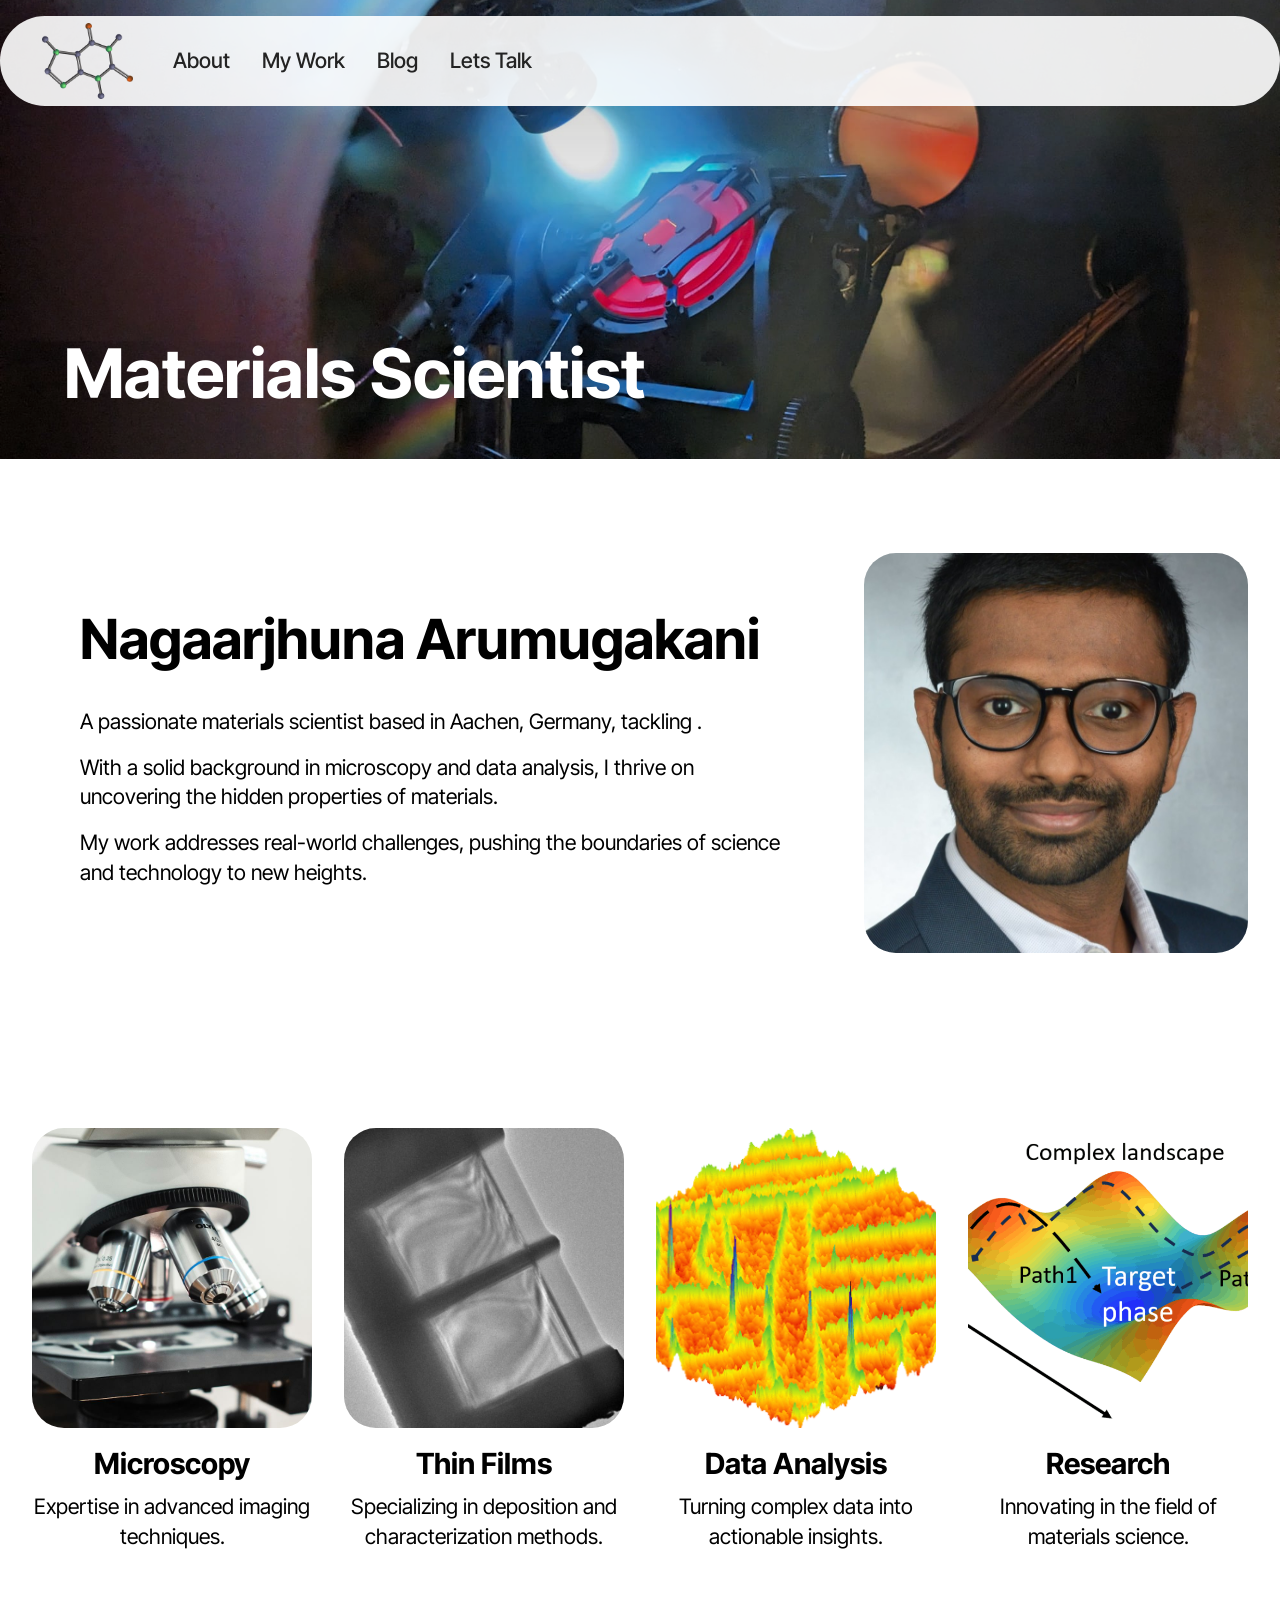
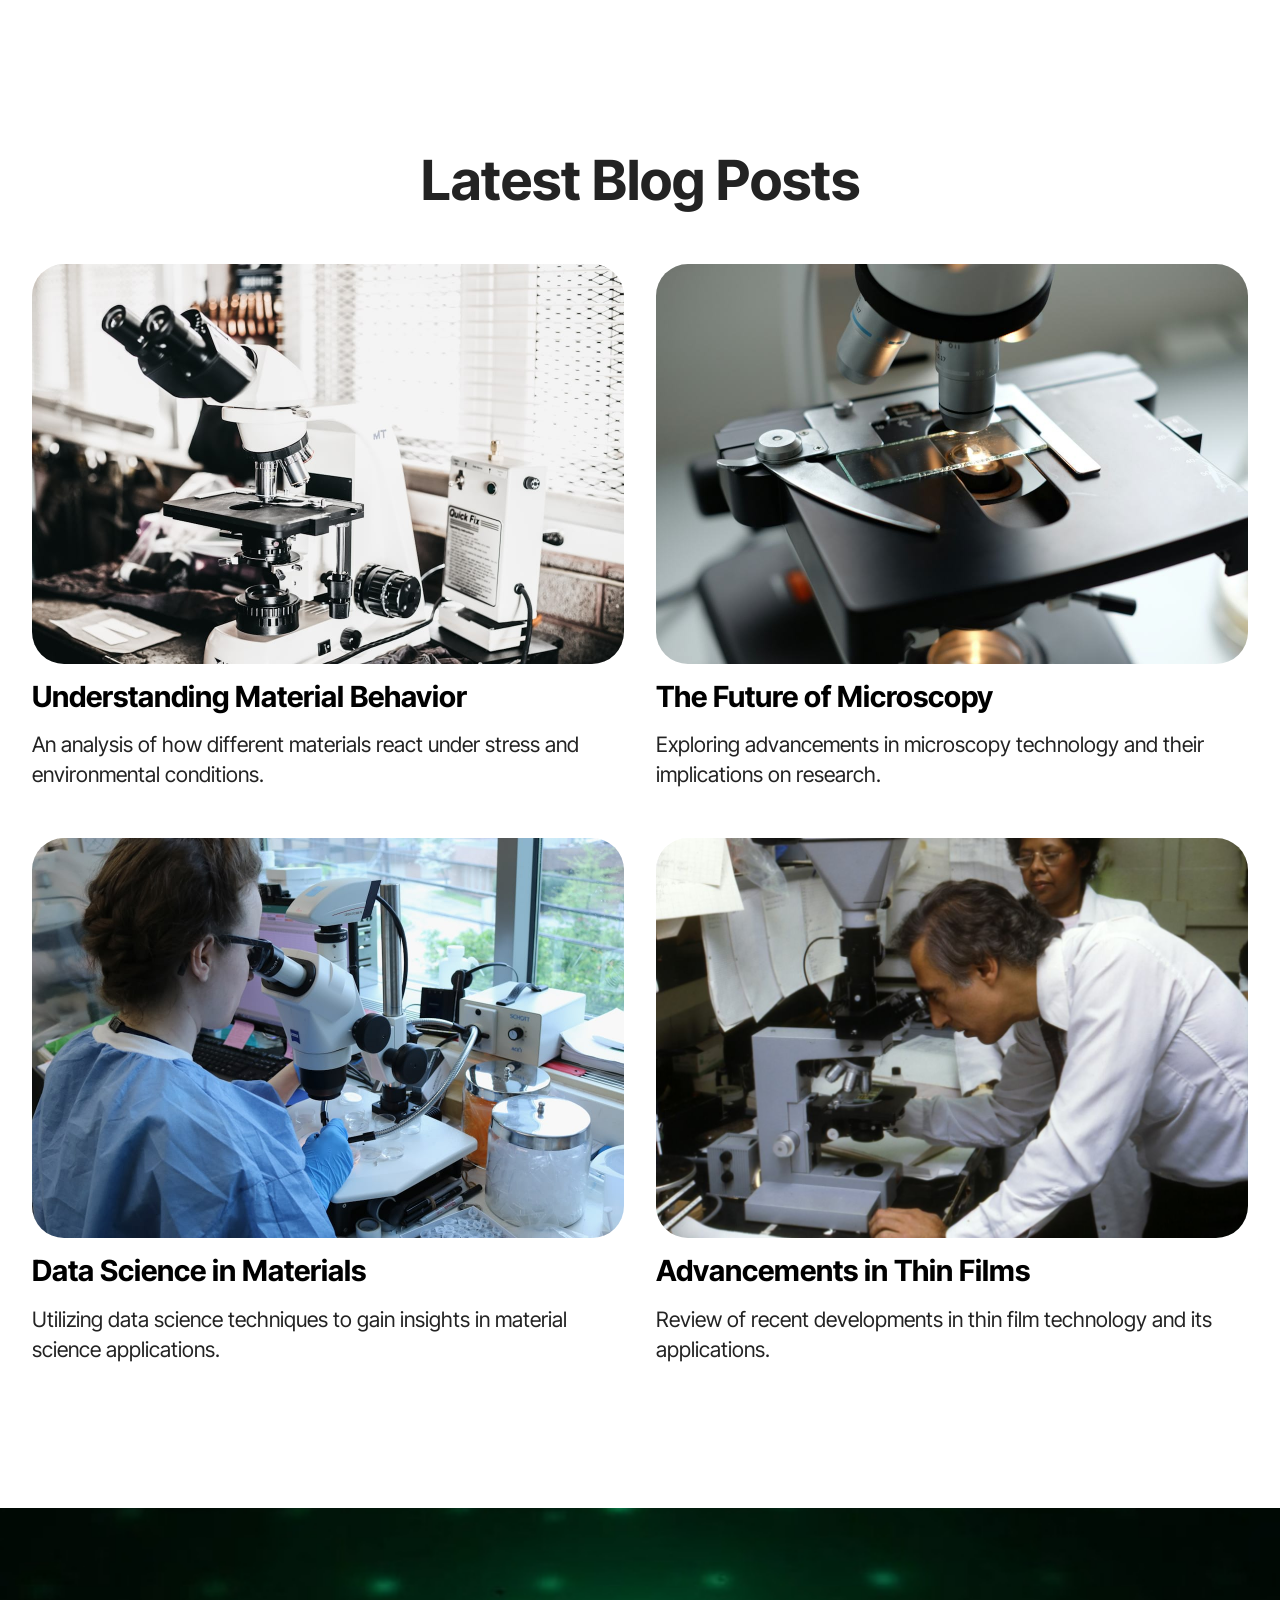
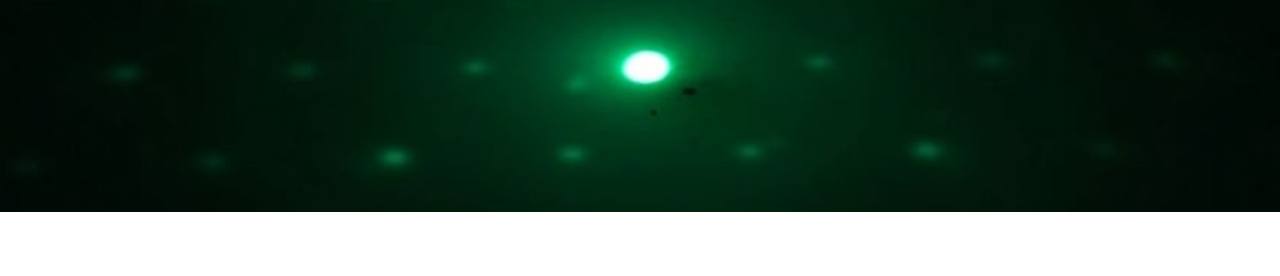
==== commit 02c61d01: "Add files via upload Rename file" ====
--- a/index.html
+++ b/index.html
@@ -5,6 +5,10 @@
   <meta charset="UTF-8">
   <meta http-equiv="X-UA-Compatible" content="IE=edge">
   <meta name="generator" content="Mobirise v6.1.12, mobirise.com">
+  <meta name="twitter:card" content="summary_large_image"/>
+  <meta name="twitter:image:src" content="assets/images/Index-meta.jpg">
+  <meta property="og:image" content="assets/images/Index-meta.jpg">
+  <meta name="twitter:title" content="Home">
   <meta name="viewport" content="width=device-width, initial-scale=1, minimum-scale=1">
   <link rel="shortcut icon" href="assets/images/logo5.png" type="image/x-icon">
   <meta name="description" content="">
@@ -13,14 +17,12 @@
   <title>Home</title>
   <link rel="stylesheet" href="assets/web/assets/mobirise-icons2/mobirise2.css">
   <link rel="stylesheet" href="assets/bootstrap/css/bootstrap.min.css">
-  <link rel="stylesheet" href="assets/parallax/jarallax.css">
-  <link rel="stylesheet" href="assets/web/assets/gdpr-plugin/gdpr-styles.css">
   <link rel="stylesheet" href="assets/animatecss/animate.css">
   <link rel="stylesheet" href="assets/dropdown/css/style.css">
   <link rel="stylesheet" href="assets/theme/css/style.css">
   <link rel="preload" href="https://fonts.googleapis.com/css?family=Inter+Tight:100,200,300,400,500,600,700,800,900,100i,200i,300i,400i,500i,600i,700i,800i,900i&display=swap" as="style" onload="this.onload=null;this.rel='stylesheet'">
   <noscript><link rel="stylesheet" href="https://fonts.googleapis.com/css?family=Inter+Tight:100,200,300,400,500,600,700,800,900,100i,200i,300i,400i,500i,600i,700i,800i,900i&display=swap"></noscript>
-  <link rel="preload" as="style" href="assets/mobirise/css/mbr-additional.css?v=xeZuAL"><link rel="stylesheet" href="assets/mobirise/css/mbr-additional.css?v=xeZuAL" type="text/css">
+  <link rel="preload" as="style" href="assets/mobirise/css/mbr-additional.css?v=IjIFrp"><link rel="stylesheet" href="assets/mobirise/css/mbr-additional.css?v=IjIFrp" type="text/css">
 
   
   
@@ -36,7 +38,7 @@
 			<div class="navbar-brand">
 				<span class="navbar-logo">
 					
-						<img src="assets/images/mbr-128x108.png" alt="" style="height: 4.8rem;">
+						<a href="index.html"><img src="assets/images/mbr-128x108.png" alt="" style="height: 4.8rem;"></a>
 					
 				</span>
 				
@@ -51,13 +53,13 @@
 			</button>
 			<div class="collapse navbar-collapse" id="navbarSupportedContent">
 				<ul class="navbar-nav nav-dropdown nav-right" data-app-modern-menu="true"><li class="nav-item">
-						<a class="nav-link link text-black text-primary display-4" href="page2.html">About</a>
+						<a class="nav-link link text-black display-4" href="page2.html">About</a>
 					</li>
 					<li class="nav-item">
-						<a class="nav-link link text-black text-primary display-4" href="page3.html" aria-expanded="false">My Work</a>
-					</li><li class="nav-item"><a class="nav-link link text-black text-primary display-4" href="page4.html">Blog</a></li>
+						<a class="nav-link link text-black display-4" href="page3.html" aria-expanded="false">My Work</a>
+					</li><li class="nav-item"><a class="nav-link link text-black display-4" href="page4.html">Blog</a></li>
 					<li class="nav-item">
-						<a class="nav-link link text-black text-primary display-4" href="page5.html">Lets Talk</a>
+						<a class="nav-link link text-black display-4" href="page5.html">Lets Talk</a>
 					</li></ul>
 				
 				
@@ -95,7 +97,7 @@
       <div class="col-12">
         <div class="card-wrapper">
           <div class="row">
-            <div class="col-12 col-md-12 col-lg-5 image-wrapper">
+            <div class="col-12 col-md-12 col-lg-4 image-wrapper">
               <img class="w-100" src="assets/images/passport-photo-aachen-1-1036x1554.jpeg" alt="Mobirise Website Builder">
             </div>
             <div class="col-12 col-lg col-md-12">
@@ -261,61 +263,15 @@
   </div>
 </section>
 
-<section data-bs-version="5.1" class="image02 cid-vvjeJ0GqiQ mbr-parallax-background" id="image-13-vvjeJ0GqiQ">
-    
-    <div class="mbr-overlay" style="opacity: 0; background-color: rgb(0, 0, 0);"></div>
-    <div class="container-fluid">
-        <div class="row"></div>
-    </div>
-</section>
-
-<section data-bs-version="5.1" class="form5 cid-vvjeJ0GWL7" id="contact-form-2-vvjeJ0GWL7">
+<section data-bs-version="5.1" class="image02 cid-vvjeJ0GqiQ" id="image-13-vvjeJ0GqiQ">
     
     
     <div class="container">
-        <div class="row justify-content-center">
-            <div class="col-12 content-head">
-                <div class="mbr-section-head mb-5">
-                    <h3 class="mbr-section-title mbr-fonts-style align-center mb-0 display-2">
-                        <strong>Get In Touch</strong>
-                    </h3>
-                    
-                </div>
-            </div>
-        </div>
-        <div class="row justify-content-center">
-            <div class="col-lg-8 mx-auto mbr-form" data-form-type="formoid">
-                <form action="https://mobirise.eu/" method="POST" class="mbr-form form-with-styler" data-form-title="Form Name"><input type="hidden" name="email" data-form-email="true" value="6Z1nvaEPJZobVofcBEHqa9vYk+7vdHmg02cVO5Je3spVLWBvGYx54oNG++6QPGW5G/xKPIMCf4C1mHEkt44uEZGk1rnQQSYB2usfJLY9qkHS3eA4wv8kGHA8/ffQghsZ">
-                    <div class="row">
-                        <div hidden="hidden" data-form-alert="" class="alert alert-success col-12">Thanks for filling out the form. I will be contact you soon!</div>
-                        <div hidden="hidden" data-form-alert-danger="" class="alert alert-danger col-12">
-                            Oops...! some problem!
-                        </div>
-                    </div>
-                    <div class="dragArea row">
-                        <div class="col-md col-sm-12 form-group mb-3" data-for="name">
-                            <input type="text" name="name" placeholder="Name" data-form-field="name" class="form-control" value="" id="name-contact-form-2-vvjeJ0GWL7">
-                        </div>
-                        <div class="col-md col-sm-12 form-group mb-3" data-for="email">
-                            <input type="email" name="email" placeholder="Email" data-form-field="email" class="form-control" value="" id="email-contact-form-2-vvjeJ0GWL7">
-                        </div>
-                        <div class="col-12 form-group mb-3" data-for="textarea">
-                            <textarea name="textarea" placeholder="Message" data-form-field="textarea" class="form-control" id="textarea-contact-form-2-vvjeJ0GWL7"></textarea>
-                        </div>
-                        <div class="col-lg-12 col-md-12 col-sm-12 align-center mbr-section-btn"><button type="submit" class="btn btn-primary display-7">Connect</button></div>
-                    </div>
-                <span class="gdpr-block">
-<label>
-<span class="textGDPR display-7" style="color: #a7a7a7"><input type="checkbox" name="gdpr" id="gdpr-contact-form-2-vvjeJ0GWL7" required="">By continuing you agree to our <a style="color: #149dcc; text-decoration: underline;" href="terms.html">Terms of Service</a> and <a style="color: #149dcc; text-decoration: underline;" href="policy.html">Privacy Policy</a>.</span>
-</label>
-</span></form>
-            </div>
-        </div>
-    </div>
-</section><section class="display-7" style="padding: 0;align-items: center;justify-content: center;flex-wrap: wrap;    align-content: center;display: flex;position: relative;height: 4rem;"><a href="https://mobiri.se/" style="flex: 1 1;height: 4rem;position: absolute;width: 100%;z-index: 1;"><img alt="" style="height: 4rem;" src="[data-uri]"></a><p style="margin: 0;text-align: center;" class="display-7">&#8204;</p><a style="z-index:1" href="https://mobirise.com/offline-website-builder.html">Offline Website Builder</a></section><script src="assets/bootstrap/js/bootstrap.bundle.min.js"></script>  <script src="assets/parallax/jarallax.js"></script>  <script src="assets/web/assets/cookies-alert-plugin/cookies-alert-core.js"></script>  <script src="assets/web/assets/cookies-alert-plugin/cookies-alert-script.js"></script>  <script src="assets/smoothscroll/smooth-scroll.js"></script>  <script src="assets/ytplayer/index.js"></script>  <script src="assets/dropdown/js/navbar-dropdown.js"></script>  <script src="assets/theme/js/script.js"></script>  <script src="assets/formoid/formoid.min.js"></script>  
-  
-  
-<input name="cookieData" type="hidden" data-cookie-cookiesAlertType='false' data-cookie-customDialogSelector='null' data-cookie-colorText='#424a4d' data-cookie-colorBg='rgb(255, 255, 255)' data-cookie-opacityOverlay='0' data-cookie-bgOpacity='100' data-cookie-textButton='GOT IT' data-cookie-rejectText='REJECT' data-cookie-colorButton='#2b7a69' data-cookie-rejectColor='#ffffff' data-cookie-colorLink='#424a4d' data-cookie-underlineLink='true' data-cookie-text="We use cookies to give you the best experience. Read our <a href='privacy.html'>cookie policy</a>.">
-    <input name="animation" type="hidden">
+        <div class="row"></div>
+    </div>
+</section><section class="display-7" style="padding: 0;align-items: center;justify-content: center;flex-wrap: wrap;    align-content: center;display: flex;position: relative;height: 4rem;"><a href="https://mobiri.se/" style="flex: 1 1;height: 4rem;position: absolute;width: 100%;z-index: 1;"><img alt="" style="height: 4rem;" src="[data-uri]"></a><p style="margin: 0;text-align: center;" class="display-7">&#8204;</p><a style="z-index:1" href="https://mobirise.com/builder/ai-website-maker.html">Best AI Website Maker</a></section><script src="assets/bootstrap/js/bootstrap.bundle.min.js"></script>  <script src="assets/smoothscroll/smooth-scroll.js"></script>  <script src="assets/ytplayer/index.js"></script>  <script src="assets/dropdown/js/navbar-dropdown.js"></script>  <script src="assets/theme/js/script.js"></script>  
+  
+  
+  <input name="animation" type="hidden">
   </body>
 </html>
--- a/assets/mobirise/css/mbr-additional.css
+++ b/assets/mobirise/css/mbr-additional.css
@@ -185,9 +185,9 @@
 }
 .btn-secondary,
 .btn-secondary:active {
-  background-color: #ffd7ef !important;
-  border-color: #ffd7ef !important;
-  color: #d70081 !important;
+  background-color: #f92c50 !important;
+  border-color: #f92c50 !important;
+  color: #ffffff !important;
   box-shadow: none;
 }
 .btn-secondary:hover,
@@ -195,15 +195,15 @@
 .btn-secondary.focus,
 .btn-secondary.active {
   color: inherit;
-  background-color: #ffffff !important;
-  border-color: #ffffff !important;
+  background-color: #fa5e79 !important;
+  border-color: #fa5e79 !important;
   box-shadow: none;
 }
 .btn-secondary.disabled,
 .btn-secondary:disabled {
-  color: #d70081 !important;
-  background-color: #ffffff !important;
-  border-color: #ffffff !important;
+  color: #ffffff !important;
+  background-color: #fa5e79 !important;
+  border-color: #fa5e79 !important;
 }
 .btn-info,
 .btn-info:active {
@@ -361,23 +361,23 @@
 .btn-secondary-outline,
 .btn-secondary-outline:active {
   background-color: transparent !important;
-  border-color: #ffd7ef;
-  color: #ffd7ef;
+  border-color: #f92c50;
+  color: #f92c50;
 }
 .btn-secondary-outline:hover,
 .btn-secondary-outline:focus,
 .btn-secondary-outline.focus,
 .btn-secondary-outline.active {
-  color: #ff80cc !important;
+  color: #c90628 !important;
   background-color: transparent !important;
-  border-color: #ff80cc !important;
+  border-color: #c90628 !important;
   box-shadow: none !important;
 }
 .btn-secondary-outline.disabled,
 .btn-secondary-outline:disabled {
-  color: #d70081 !important;
-  background-color: #ffd7ef !important;
-  border-color: #ffd7ef !important;
+  color: #ffffff !important;
+  background-color: #f92c50 !important;
+  border-color: #f92c50 !important;
 }
 .btn-info-outline,
 .btn-info-outline:active {
@@ -509,7 +509,7 @@
   color: #2b7a69 !important;
 }
 .text-secondary {
-  color: #ffd7ef !important;
+  color: #f92c50 !important;
 }
 .text-success {
   color: #3a341c !important;
@@ -537,7 +537,7 @@
 a.text-secondary:hover,
 a.text-secondary:focus,
 a.text-secondary.active {
-  color: #ff71c6 !important;
+  color: #ba0525 !important;
 }
 a.text-success:hover,
 a.text-success:focus,
@@ -714,8 +714,8 @@
 }
 .xdsoft_datetimepicker .xdsoft_calendar td:hover,
 .xdsoft_datetimepicker .xdsoft_timepicker .xdsoft_time_box > div > div:hover {
-  color: #000000 !important;
-  background: #ffd7ef !important;
+  color: #ffffff !important;
+  background: #f92c50 !important;
   box-shadow: none !important;
 }
 .lazy-bg {
@@ -778,6 +778,793 @@
   outline: red solid 2px !important;
   outline-offset: 2px !important;
   transition: outline 0.2s ease-in-out;
+}
+.cid-tJS6tZXiPa {
+  z-index: 1000;
+  width: 100%;
+  position: relative;
+}
+.cid-tJS6tZXiPa .dropdown-item:before {
+  font-family: Moririse2 !important;
+  content: "\e966";
+  display: inline-block;
+  width: 0;
+  position: absolute;
+  left: 1rem;
+  top: 0.5rem;
+  margin-right: 0.5rem;
+  line-height: 1;
+  font-size: inherit;
+  vertical-align: middle;
+  text-align: center;
+  overflow: hidden;
+  transform: scale(0, 1);
+  transition: all 0.25s ease-in-out;
+}
+@media (max-width: 767px) {
+  .cid-tJS6tZXiPa .navbar-toggler {
+    transform: scale(0.8);
+  }
+}
+.cid-tJS6tZXiPa .navbar-brand {
+  flex-shrink: 0;
+  align-items: center;
+  margin-right: 0;
+  padding: 10px 0;
+  transition: all 0.3s;
+  word-break: break-word;
+  z-index: 1;
+}
+.cid-tJS6tZXiPa .navbar-brand img {
+  max-width: 100%;
+  max-height: 100%;
+  border-radius: 0px !important;
+}
+.cid-tJS6tZXiPa .navbar-brand .navbar-caption {
+  line-height: inherit !important;
+}
+.cid-tJS6tZXiPa .navbar-brand .navbar-logo a {
+  outline: none;
+}
+.cid-tJS6tZXiPa .navbar-nav {
+  margin: auto;
+  margin-left: 0;
+}
+.cid-tJS6tZXiPa .navbar-nav .nav-item {
+  padding: 0 !important;
+  transition: .3s all !important;
+}
+.cid-tJS6tZXiPa .navbar-nav .nav-item .nav-link {
+  padding: 16px !important;
+  margin: 0 !important;
+  border-radius: 1rem !important;
+  transition: .3s all !important;
+}
+.cid-tJS6tZXiPa .navbar-nav .nav-item .nav-link:hover {
+  background-color: rgba(27, 31, 10, 0.06);
+}
+.cid-tJS6tZXiPa .navbar-nav .open .nav-link::after {
+  transform: rotate(180deg);
+}
+@media (min-width: 992px) {
+  .cid-tJS6tZXiPa .navbar-nav .open .nav-link::before {
+    content: "";
+    width: 100%;
+    height: 20px;
+    top: 100%;
+    background: transparent;
+    position: absolute;
+  }
+}
+.cid-tJS6tZXiPa .navbar-nav .dropdown-item {
+  padding: 12px !important;
+  border-radius: 0.5rem !important;
+  margin: 0 8px !important;
+  transition: .3s all !important;
+}
+.cid-tJS6tZXiPa .navbar-nav .dropdown-item:hover {
+  background-color: rgba(27, 31, 10, 0.06);
+}
+@media (min-width: 992px) {
+  .cid-tJS6tZXiPa .navbar-nav {
+    padding-left: 1.5rem;
+  }
+}
+.cid-tJS6tZXiPa .nav-link {
+  width: fit-content;
+  position: relative;
+}
+.cid-tJS6tZXiPa .navbar-logo {
+  padding-left: 2rem;
+  margin: 0 !important;
+}
+@media (max-width: 767px) {
+  .cid-tJS6tZXiPa .navbar-logo {
+    padding-left: 1rem;
+  }
+}
+.cid-tJS6tZXiPa .navbar-caption {
+  padding-left: 1rem;
+  padding-right: .5rem;
+}
+@media (max-width: 767px) {
+  .cid-tJS6tZXiPa .nav-dropdown {
+    padding-bottom: 0.5rem;
+  }
+}
+.cid-tJS6tZXiPa .nav-dropdown .link.dropdown-toggle::after {
+  margin-left: 0.5rem;
+  margin-top: 0.2rem;
+  transition: .3s all;
+}
+.cid-tJS6tZXiPa .container {
+  display: flex;
+  height: 90px;
+  padding: 0.5rem 0.6rem;
+  flex-wrap: nowrap;
+  background: rgba(255, 255, 255, 0.9) !important;
+  left: 0;
+  right: 0;
+  -webkit-box-pack: justify;
+  -ms-flex-pack: justify;
+  justify-content: flex-end;
+  -webkit-box-align: center;
+  -webkit-align-items: center;
+  -ms-flex-align: center;
+  align-items: center;
+  border-radius: 100vw;
+  margin-top: 1rem;
+  background-color: #ffffff;
+  box-shadow: 0 30px 60px 0 rgba(27, 31, 10, 0.08);
+}
+@media (max-width: 992px) {
+  .cid-tJS6tZXiPa .container {
+    padding-right: 2rem;
+  }
+}
+@media (max-width: 767px) {
+  .cid-tJS6tZXiPa .container {
+    width: 95%;
+    height: 56px !important;
+    padding-right: 1rem;
+    margin-top: 0rem;
+  }
+}
+.cid-tJS6tZXiPa .iconfont-wrapper {
+  color: #000000 !important;
+  font-size: 1.5rem;
+  padding-right: 0.5rem;
+}
+.cid-tJS6tZXiPa .dropdown-menu {
+  flex-wrap: wrap;
+  flex-direction: column;
+  max-width: 100%;
+  padding: 12px 4px !important;
+  border-radius: 1.5rem;
+  transition: .3s all !important;
+  min-width: auto;
+  background: #ffffff;
+  background: rgba(255, 255, 255, 0.9) !important;
+}
+.cid-tJS6tZXiPa .nav-item:focus,
+.cid-tJS6tZXiPa .nav-link:focus {
+  outline: none;
+}
+.cid-tJS6tZXiPa .dropdown .dropdown-menu .dropdown-item {
+  width: auto;
+  transition: all 0.25s ease-in-out;
+}
+.cid-tJS6tZXiPa .dropdown .dropdown-menu .dropdown-item::after {
+  right: 0.5rem;
+}
+.cid-tJS6tZXiPa .dropdown .dropdown-menu .dropdown-item .mbr-iconfont {
+  margin-right: 0.5rem;
+  vertical-align: sub;
+}
+.cid-tJS6tZXiPa .dropdown .dropdown-menu .dropdown-item .mbr-iconfont:before {
+  display: inline-block;
+  transform: scale(1, 1);
+  transition: all 0.25s ease-in-out;
+}
+.cid-tJS6tZXiPa .collapsed .dropdown-menu .dropdown-item:before {
+  display: none;
+}
+.cid-tJS6tZXiPa .collapsed .dropdown .dropdown-menu .dropdown-item {
+  padding: 0.235em 1.5em 0.235em 1.5em !important;
+  transition: none;
+  margin: 0 !important;
+}
+.cid-tJS6tZXiPa .navbar {
+  min-height: 90px;
+  transition: all 0.3s;
+  border-bottom: 1px solid transparent;
+  background: transparent !important;
+  padding: 0 !important;
+  border: none !important;
+  box-shadow: none !important;
+  border-radius: 0 !important;
+}
+.cid-tJS6tZXiPa .navbar.opened {
+  transition: all 0.3s;
+}
+.cid-tJS6tZXiPa .navbar .dropdown-item {
+  padding: 0.5rem 1.8rem;
+}
+.cid-tJS6tZXiPa .navbar .navbar-logo img {
+  width: auto;
+}
+.cid-tJS6tZXiPa .navbar .navbar-collapse {
+  z-index: 1;
+  justify-content: flex-end;
+}
+.cid-tJS6tZXiPa .navbar.collapsed {
+  justify-content: center;
+}
+.cid-tJS6tZXiPa .navbar.collapsed .nav-item .nav-link::before {
+  display: none;
+}
+.cid-tJS6tZXiPa .navbar.collapsed.opened .dropdown-menu {
+  top: 0;
+}
+@media (min-width: 992px) {
+  .cid-tJS6tZXiPa .navbar.collapsed.opened:not(.navbar-short) .navbar-collapse {
+    max-height: calc(98.5vh - 5rem);
+  }
+}
+.cid-tJS6tZXiPa .navbar.collapsed .dropdown-menu .dropdown-submenu {
+  left: 0 !important;
+}
+.cid-tJS6tZXiPa .navbar.collapsed .dropdown-menu .dropdown-item:after {
+  right: auto;
+}
+.cid-tJS6tZXiPa .navbar.collapsed .dropdown-menu .dropdown-toggle[data-toggle="dropdown-submenu"]:after {
+  margin-left: 0.5rem;
+  margin-top: 0.2rem;
+  border-top: 0.35em solid;
+  border-right: 0.35em solid transparent;
+  border-left: 0.35em solid transparent;
+  border-bottom: 0;
+  top: 41%;
+}
+.cid-tJS6tZXiPa .navbar.collapsed ul.navbar-nav li {
+  margin: auto;
+}
+.cid-tJS6tZXiPa .navbar.collapsed .dropdown-menu .dropdown-item {
+  padding: 0.25rem 1.5rem;
+  text-align: center;
+}
+.cid-tJS6tZXiPa .navbar.collapsed .icons-menu {
+  padding-left: 0;
+  padding-right: 0;
+  padding-top: 0.5rem;
+  padding-bottom: 0.5rem;
+}
+@media (max-width: 767px) {
+  .cid-tJS6tZXiPa .navbar {
+    min-height: 72px;
+  }
+  .cid-tJS6tZXiPa .navbar .navbar-logo img {
+    height: 2rem !important;
+  }
+}
+@media (max-width: 991px) {
+  .cid-tJS6tZXiPa .navbar .nav-item .nav-link::before {
+    display: none;
+  }
+  .cid-tJS6tZXiPa .navbar.opened .dropdown-menu {
+    top: 0;
+  }
+  .cid-tJS6tZXiPa .navbar .dropdown-menu .dropdown-submenu {
+    left: 0 !important;
+  }
+  .cid-tJS6tZXiPa .navbar .dropdown-menu .dropdown-item:after {
+    right: auto;
+  }
+  .cid-tJS6tZXiPa .navbar .dropdown-menu .dropdown-toggle[data-toggle="dropdown-submenu"]:after {
+    margin-left: 0.5rem;
+    margin-top: 0.2rem;
+    border-top: 0.35em solid;
+    border-right: 0.35em solid transparent;
+    border-left: 0.35em solid transparent;
+    border-bottom: 0;
+    top: 40%;
+  }
+  .cid-tJS6tZXiPa .navbar .dropdown-menu .dropdown-item {
+    padding: 0.25rem 1.5rem !important;
+    text-align: center;
+  }
+  .cid-tJS6tZXiPa .navbar .navbar-brand {
+    flex-shrink: initial;
+    flex-basis: auto;
+    word-break: break-word;
+    padding-right: 10px;
+  }
+  .cid-tJS6tZXiPa .navbar .navbar-toggler {
+    flex-basis: auto;
+  }
+  .cid-tJS6tZXiPa .navbar .icons-menu {
+    padding-left: 0;
+    padding-top: 0.5rem;
+    padding-bottom: 0.5rem;
+  }
+}
+.cid-tJS6tZXiPa .navbar.navbar-short .navbar-logo img {
+  height: 2rem;
+}
+.cid-tJS6tZXiPa .dropdown-item.active,
+.cid-tJS6tZXiPa .dropdown-item:active {
+  background-color: transparent;
+}
+.cid-tJS6tZXiPa .navbar-expand-lg .navbar-nav .nav-link {
+  padding: 0;
+}
+.cid-tJS6tZXiPa .nav-dropdown .link.dropdown-toggle {
+  margin-right: 1.667em;
+}
+.cid-tJS6tZXiPa .nav-dropdown .link.dropdown-toggle[aria-expanded="true"] {
+  margin-right: 0;
+  padding: 0.667em 1.667em;
+}
+.cid-tJS6tZXiPa .navbar.navbar-expand-lg .dropdown .dropdown-menu {
+  background: #ffffff;
+}
+.cid-tJS6tZXiPa .navbar.navbar-expand-lg .dropdown .dropdown-menu .dropdown-submenu {
+  margin: 0;
+  left: 105%;
+  transform: none;
+  top: -12px;
+}
+.cid-tJS6tZXiPa .navbar .dropdown.open > .dropdown-menu {
+  display: flex;
+}
+.cid-tJS6tZXiPa ul.navbar-nav {
+  flex-wrap: wrap;
+}
+.cid-tJS6tZXiPa .navbar-buttons {
+  text-align: center;
+  min-width: 140px;
+}
+@media (max-width: 992px) {
+  .cid-tJS6tZXiPa .navbar-buttons {
+    text-align: left;
+  }
+}
+.cid-tJS6tZXiPa button.navbar-toggler {
+  outline: none;
+  width: 31px;
+  height: 20px;
+  cursor: pointer;
+  transition: all 0.2s;
+  position: relative;
+  align-self: center;
+}
+.cid-tJS6tZXiPa button.navbar-toggler .hamburger span {
+  position: absolute;
+  right: 0;
+  width: 30px;
+  height: 2px;
+  border-right: 5px;
+  background-color: #000000;
+}
+.cid-tJS6tZXiPa button.navbar-toggler .hamburger span:nth-child(1) {
+  top: 0;
+  transition: all 0.2s;
+}
+.cid-tJS6tZXiPa button.navbar-toggler .hamburger span:nth-child(2) {
+  top: 8px;
+  transition: all 0.15s;
+}
+.cid-tJS6tZXiPa button.navbar-toggler .hamburger span:nth-child(3) {
+  top: 8px;
+  transition: all 0.15s;
+}
+.cid-tJS6tZXiPa button.navbar-toggler .hamburger span:nth-child(4) {
+  top: 16px;
+  transition: all 0.2s;
+}
+.cid-tJS6tZXiPa nav.opened .hamburger span:nth-child(1) {
+  top: 8px;
+  width: 0;
+  opacity: 0;
+  right: 50%;
+  transition: all 0.2s;
+}
+.cid-tJS6tZXiPa nav.opened .hamburger span:nth-child(2) {
+  transform: rotate(45deg);
+  transition: all 0.25s;
+}
+.cid-tJS6tZXiPa nav.opened .hamburger span:nth-child(3) {
+  transform: rotate(-45deg);
+  transition: all 0.25s;
+}
+.cid-tJS6tZXiPa nav.opened .hamburger span:nth-child(4) {
+  top: 8px;
+  width: 0;
+  opacity: 0;
+  right: 50%;
+  transition: all 0.2s;
+}
+.cid-tJS6tZXiPa .navbar-dropdown {
+  padding: 0 1rem;
+}
+.cid-tJS6tZXiPa a.nav-link {
+  display: flex;
+  align-items: center;
+  justify-content: center;
+}
+.cid-tJS6tZXiPa .icons-menu {
+  flex-wrap: nowrap;
+  display: flex;
+  justify-content: center;
+  padding-left: 1rem;
+  padding-right: 1rem;
+  padding-top: 0.3rem;
+  text-align: center;
+}
+@media (max-width: 992px) {
+  .cid-tJS6tZXiPa .icons-menu {
+    justify-content: flex-start;
+    margin-bottom: .5rem;
+  }
+}
+@media screen and (-ms-high-contrast: active), (-ms-high-contrast: none) {
+  .cid-tJS6tZXiPa .navbar {
+    height: 70px;
+  }
+  .cid-tJS6tZXiPa .navbar.opened {
+    height: auto;
+  }
+  .cid-tJS6tZXiPa .nav-item .nav-link:hover::before {
+    width: 175%;
+    max-width: calc(100% + 2rem);
+    left: -1rem;
+  }
+}
+.cid-tJS6tZXiPa .navbar .dropdown > .dropdown-menu {
+  display: none;
+  width: max-content;
+  max-width: 500px !important;
+  transform: translateX(-50%);
+  top: calc(100% + 20px);
+  left: 50%;
+}
+.cid-tJS6tZXiPa .navbar .dropdown > .dropdown-menu .dropdown-item {
+  line-height: 1 !important;
+}
+.cid-tJS6tZXiPa .navbar .dropdown > .dropdown-menu .dropdown .dropdown-item {
+  align-items: center;
+  display: flex;
+  height: max-content !important;
+  min-height: max-content !important;
+}
+.cid-tJS6tZXiPa .navbar .dropdown > .dropdown-menu .dropdown .dropdown-item::after {
+  display: inline-block;
+  position: static;
+  margin-left: 0.5rem;
+  margin-top: 0;
+  margin-right: 0;
+  margin-bottom: 0;
+  transition: .3s all;
+  transform: rotate(-90deg);
+}
+.cid-tJS6tZXiPa .navbar .dropdown > .dropdown-menu .dropdown.open .dropdown-item::after {
+  transform: rotate(0deg);
+}
+.cid-tJS6tZXiPa .mbr-section-btn {
+  margin: -0.6rem -0.6rem;
+}
+.cid-tJS6tZXiPa .navbar-toggler {
+  margin-left: 12px;
+  margin-right: 8px;
+  order: 1000;
+}
+@media (max-width: 991px) {
+  .cid-tJS6tZXiPa .navbar-brand {
+    margin-right: auto;
+  }
+  .cid-tJS6tZXiPa .navbar-collapse {
+    z-index: -1 !important;
+    position: absolute;
+    top: 110%;
+    left: 0;
+    width: 100%;
+    padding: 1rem;
+    border-radius: 1.5rem;
+    background: #ffffff;
+    opacity: 1;
+    border-color: rgba(255, 255, 255, 0.9) !important;
+    background: rgba(255, 255, 255, 0.9) !important;
+    backdrop-filter: blur(8px);
+  }
+  .cid-tJS6tZXiPa .navbar-nav .nav-item .nav-link::after {
+    margin-left: 10px;
+  }
+  .cid-tJS6tZXiPa .navbar-nav .dropdown-item:hover {
+    background-color: rgba(27, 31, 10, 0.06);
+  }
+  .cid-tJS6tZXiPa .navbar .dropdown > .dropdown-menu {
+    max-width: 100% !important;
+    transform: translateX(0);
+    top: 10px;
+    left: 0;
+    padding: 8px !important;
+    border-radius: 1rem;
+    background-color: rgba(27, 31, 10, 0.04) !important;
+  }
+  .cid-tJS6tZXiPa .navbar .dropdown > .dropdown-menu .dropdown-item {
+    padding: 8px !important;
+    line-height: 1 !important;
+    margin-bottom: 4px !important;
+  }
+  .cid-tJS6tZXiPa .navbar .dropdown > .dropdown-menu .dropdown .dropdown-item {
+    align-items: center;
+    display: flex;
+    height: max-content !important;
+    min-height: max-content !important;
+  }
+  .cid-tJS6tZXiPa .navbar .dropdown > .dropdown-menu .dropdown .dropdown-item::after {
+    display: inline-block;
+    position: static;
+    margin-left: 0.5rem;
+    margin-top: 0;
+    margin-right: 0;
+    margin-bottom: 0;
+    transition: .3s all;
+    transform: rotate(0deg);
+  }
+  .cid-tJS6tZXiPa .navbar .dropdown > .dropdown-menu .dropdown.open .dropdown-item::after {
+    transform: rotate(180deg);
+  }
+  .cid-tJS6tZXiPa .navbar .dropdown > .dropdown-menu .dropdown-submenu {
+    position: static;
+    width: 100%;
+    max-width: 100% !important;
+    transform: translateX(0) !important;
+    top: 0;
+    left: 0;
+    padding: 8px !important;
+    border-radius: 1rem;
+    background-color: rgba(27, 31, 10, 0.04) !important;
+  }
+  .cid-tJS6tZXiPa .navbar .dropdown.open > .dropdown-menu {
+    display: flex !important;
+    flex-direction: column;
+    align-items: flex-start;
+  }
+}
+@media (max-width: 575px) {
+  .cid-tJS6tZXiPa .navbar-collapse {
+    padding: 1rem;
+  }
+}
+.cid-vvjeJ0F94y {
+  display: flex;
+  padding-top: 20rem;
+  padding-bottom: 0rem;
+  background-image: url("../../../assets/images/pxl-20240918-92000366-2000x1125.jpg");
+}
+.cid-vvjeJ0F94y .mbr-overlay {
+  background-color: #000000;
+  opacity: 0.1;
+}
+@media (min-width: 768px) {
+  .cid-vvjeJ0F94y {
+    align-items: flex-end;
+  }
+  .cid-vvjeJ0F94y .row {
+    justify-content: flex-start;
+  }
+  .cid-vvjeJ0F94y .content-wrap {
+    padding: 1rem 3rem;
+  }
+}
+@media (max-width: 991px) and (min-width: 768px) {
+  .cid-vvjeJ0F94y .content-wrap {
+    min-width: 50%;
+  }
+}
+@media (max-width: 767px) {
+  .cid-vvjeJ0F94y {
+    -webkit-align-items: center;
+    align-items: flex-end;
+  }
+  .cid-vvjeJ0F94y .mbr-row {
+    -webkit-justify-content: center;
+    justify-content: center;
+  }
+  .cid-vvjeJ0F94y .content-wrap {
+    width: 100%;
+  }
+}
+.cid-vvjeJ0F94y .mbr-fallback-image.disabled {
+  display: none;
+}
+.cid-vvjeJ0F94y .mbr-fallback-image {
+  display: block;
+  background-size: cover;
+  background-position: center center;
+  width: 100%;
+  height: 100%;
+  position: absolute;
+  top: 0;
+}
+.cid-vvjeJ0F94y .mbr-section-title,
+.cid-vvjeJ0F94y .mbr-section-subtitle {
+  text-align: left;
+  color: #ffc091;
+}
+.cid-vvjeJ0F94y .mbr-text,
+.cid-vvjeJ0F94y .mbr-section-btn {
+  text-align: left;
+}
+.cid-vvjeJ0F94y .mbr-section-title {
+  color: #ffffff;
+}
+.cid-vvjeJ0FxD1 {
+  padding-top: 5rem;
+  padding-bottom: 5rem;
+  background-color: transparent;
+}
+.cid-vvjeJ0FxD1 .mbr-fallback-image.disabled {
+  display: none;
+}
+.cid-vvjeJ0FxD1 .mbr-fallback-image {
+  display: block;
+  background-size: cover;
+  background-position: center center;
+  width: 100%;
+  height: 100%;
+  position: absolute;
+  top: 0;
+}
+.cid-vvjeJ0FxD1 .card-wrapper {
+  overflow: hidden;
+  background: #ffffff;
+}
+.cid-vvjeJ0FxD1 .text-wrapper {
+  padding: 4rem 3rem;
+}
+@media (min-width: 768px) and (max-width: 991px) {
+  .cid-vvjeJ0FxD1 .text-wrapper {
+    padding: 2.25rem;
+  }
+}
+@media (max-width: 767px) {
+  .cid-vvjeJ0FxD1 .text-wrapper {
+    padding: 1.5rem;
+  }
+}
+.cid-vvjeJ0FxD1 .row {
+  align-items: center;
+  margin-right: -1rem;
+  margin-left: -1rem;
+}
+.cid-vvjeJ0FxD1 .row {
+  flex-direction: row-reverse;
+}
+.cid-vvjeJ0FxD1 .image-wrapper {
+  padding: 0 1rem;
+}
+.cid-vvjeJ0FxD1 img,
+.cid-vvjeJ0FxD1 .image-wrapper {
+  height: 400px;
+  object-fit: cover;
+}
+@media (max-width: 767px) {
+  .cid-vvjeJ0FxD1 img,
+  .cid-vvjeJ0FxD1 .image-wrapper {
+    max-height: 350px;
+  }
+}
+.cid-vvjeJ0FxD1 .mbr-section-title {
+  color: #000000;
+}
+.cid-vvjeJ0FxD1 .mbr-text {
+  color: #000000;
+}
+.cid-vvjeJ0FWsA {
+  padding-top: 5rem;
+  padding-bottom: 3rem;
+  background-color: #ffffff;
+}
+.cid-vvjeJ0FWsA .item-subtitle {
+  line-height: 1.2;
+  color: #000000;
+  text-align: center;
+}
+.cid-vvjeJ0FWsA img,
+.cid-vvjeJ0FWsA .item-img {
+  width: 100%;
+  height: 300px;
+  object-fit: cover;
+}
+.cid-vvjeJ0FWsA .item:focus,
+.cid-vvjeJ0FWsA span:focus {
+  outline: none;
+}
+.cid-vvjeJ0FWsA .item {
+  margin-bottom: 2rem;
+}
+@media (max-width: 767px) {
+  .cid-vvjeJ0FWsA .item {
+    margin-bottom: 1rem;
+  }
+}
+.cid-vvjeJ0FWsA .item-wrapper {
+  position: relative;
+  border-radius: 4px;
+  height: 100%;
+  display: flex;
+  flex-flow: column nowrap;
+}
+.cid-vvjeJ0FWsA .mbr-section-title {
+  color: #000000;
+}
+.cid-vvjeJ0FWsA .mbr-text,
+.cid-vvjeJ0FWsA .mbr-section-btn {
+  color: #000000;
+  text-align: center;
+}
+.cid-vvjeJ0FWsA .item-title {
+  color: #000000;
+  text-align: center;
+}
+.cid-vvjeJ0FWsA .content-head {
+  max-width: 800px;
+}
+.cid-vvjeJ0FTAq {
+  padding-top: 6rem;
+  padding-bottom: 6rem;
+  background-color: transparent;
+}
+.cid-vvjeJ0FTAq .item-subtitle {
+  line-height: 1.2;
+  color: #000000;
+}
+.cid-vvjeJ0FTAq img,
+.cid-vvjeJ0FTAq .item-img {
+  width: 100%;
+  height: 100%;
+  height: 400px;
+  object-fit: cover;
+}
+.cid-vvjeJ0FTAq .item:focus,
+.cid-vvjeJ0FTAq span:focus {
+  outline: none;
+}
+.cid-vvjeJ0FTAq .item {
+  margin-bottom: 2rem;
+}
+@media (max-width: 767px) {
+  .cid-vvjeJ0FTAq .item {
+    margin-bottom: 1rem;
+  }
+}
+.cid-vvjeJ0FTAq .item-wrapper {
+  position: relative;
+  border-radius: 4px;
+  height: 100%;
+  display: flex;
+  flex-flow: column nowrap;
+}
+.cid-vvjeJ0FTAq .mbr-section-title {
+  color: #232323;
+}
+.cid-vvjeJ0FTAq .mbr-text,
+.cid-vvjeJ0FTAq .mbr-section-btn {
+  color: #232323;
+}
+.cid-vvjeJ0FTAq .item-title {
+  color: #232323;
+}
+.cid-vvjeJ0FTAq .content-head {
+  max-width: 800px;
+}
+.cid-vvjeJ0GqiQ {
+  padding-top: 7rem;
+  padding-bottom: 12rem;
+  background-image: url("../../../assets/images/pxl-20230908-165703246-2000x1500.jpeg");
+  overflow: hidden;
 }
 .cid-tJS6tZXiPa {
   z-index: 1000;
@@ -1332,256 +2119,3 @@
     padding: 1rem;
   }
 }
-.cid-vvjeJ0F94y {
-  display: flex;
-  padding-top: 20rem;
-  padding-bottom: 0rem;
-  background-image: url("../../../assets/images/pxl-20240918-92000366-2000x1125.jpg");
-}
-.cid-vvjeJ0F94y .mbr-overlay {
-  background-color: #000000;
-  opacity: 0.1;
-}
-@media (min-width: 768px) {
-  .cid-vvjeJ0F94y {
-    align-items: flex-end;
-  }
-  .cid-vvjeJ0F94y .row {
-    justify-content: flex-start;
-  }
-  .cid-vvjeJ0F94y .content-wrap {
-    padding: 1rem 3rem;
-  }
-}
-@media (max-width: 991px) and (min-width: 768px) {
-  .cid-vvjeJ0F94y .content-wrap {
-    min-width: 50%;
-  }
-}
-@media (max-width: 767px) {
-  .cid-vvjeJ0F94y {
-    -webkit-align-items: center;
-    align-items: flex-end;
-  }
-  .cid-vvjeJ0F94y .mbr-row {
-    -webkit-justify-content: center;
-    justify-content: center;
-  }
-  .cid-vvjeJ0F94y .content-wrap {
-    width: 100%;
-  }
-}
-.cid-vvjeJ0F94y .mbr-fallback-image.disabled {
-  display: none;
-}
-.cid-vvjeJ0F94y .mbr-fallback-image {
-  display: block;
-  background-size: cover;
-  background-position: center center;
-  width: 100%;
-  height: 100%;
-  position: absolute;
-  top: 0;
-}
-.cid-vvjeJ0F94y .mbr-section-title,
-.cid-vvjeJ0F94y .mbr-section-subtitle {
-  text-align: left;
-  color: #ffc091;
-}
-.cid-vvjeJ0F94y .mbr-text,
-.cid-vvjeJ0F94y .mbr-section-btn {
-  text-align: left;
-}
-.cid-vvjeJ0F94y .mbr-section-title {
-  color: #ffffff;
-}
-.cid-vvjeJ0FxD1 {
-  padding-top: 5rem;
-  padding-bottom: 5rem;
-  background-color: transparent;
-}
-.cid-vvjeJ0FxD1 .mbr-fallback-image.disabled {
-  display: none;
-}
-.cid-vvjeJ0FxD1 .mbr-fallback-image {
-  display: block;
-  background-size: cover;
-  background-position: center center;
-  width: 100%;
-  height: 100%;
-  position: absolute;
-  top: 0;
-}
-.cid-vvjeJ0FxD1 .card-wrapper {
-  overflow: hidden;
-  background: #ffffff;
-}
-.cid-vvjeJ0FxD1 .text-wrapper {
-  padding: 4rem 3rem;
-}
-@media (min-width: 768px) and (max-width: 991px) {
-  .cid-vvjeJ0FxD1 .text-wrapper {
-    padding: 2.25rem;
-  }
-}
-@media (max-width: 767px) {
-  .cid-vvjeJ0FxD1 .text-wrapper {
-    padding: 1.5rem;
-  }
-}
-.cid-vvjeJ0FxD1 .row {
-  align-items: center;
-  margin-right: -1rem;
-  margin-left: -1rem;
-}
-.cid-vvjeJ0FxD1 .row {
-  flex-direction: row-reverse;
-}
-.cid-vvjeJ0FxD1 .image-wrapper {
-  padding: 0 1rem;
-}
-.cid-vvjeJ0FxD1 img,
-.cid-vvjeJ0FxD1 .image-wrapper {
-  height: 600px;
-  object-fit: cover;
-}
-@media (max-width: 767px) {
-  .cid-vvjeJ0FxD1 img,
-  .cid-vvjeJ0FxD1 .image-wrapper {
-    max-height: 350px;
-  }
-}
-.cid-vvjeJ0FxD1 .mbr-section-title {
-  color: #000000;
-}
-.cid-vvjeJ0FxD1 .mbr-text {
-  color: #000000;
-}
-.cid-vvjeJ0FWsA {
-  padding-top: 5rem;
-  padding-bottom: 3rem;
-  background-color: #ffffff;
-}
-.cid-vvjeJ0FWsA .item-subtitle {
-  line-height: 1.2;
-  color: #000000;
-  text-align: center;
-}
-.cid-vvjeJ0FWsA img,
-.cid-vvjeJ0FWsA .item-img {
-  width: 100%;
-  height: 300px;
-  object-fit: cover;
-}
-.cid-vvjeJ0FWsA .item:focus,
-.cid-vvjeJ0FWsA span:focus {
-  outline: none;
-}
-.cid-vvjeJ0FWsA .item {
-  margin-bottom: 2rem;
-}
-@media (max-width: 767px) {
-  .cid-vvjeJ0FWsA .item {
-    margin-bottom: 1rem;
-  }
-}
-.cid-vvjeJ0FWsA .item-wrapper {
-  position: relative;
-  border-radius: 4px;
-  height: 100%;
-  display: flex;
-  flex-flow: column nowrap;
-}
-.cid-vvjeJ0FWsA .mbr-section-title {
-  color: #000000;
-}
-.cid-vvjeJ0FWsA .mbr-text,
-.cid-vvjeJ0FWsA .mbr-section-btn {
-  color: #000000;
-  text-align: center;
-}
-.cid-vvjeJ0FWsA .item-title {
-  color: #000000;
-  text-align: center;
-}
-.cid-vvjeJ0FWsA .content-head {
-  max-width: 800px;
-}
-.cid-vvjeJ0FTAq {
-  padding-top: 6rem;
-  padding-bottom: 6rem;
-  background-color: transparent;
-}
-.cid-vvjeJ0FTAq .item-subtitle {
-  line-height: 1.2;
-  color: #000000;
-}
-.cid-vvjeJ0FTAq img,
-.cid-vvjeJ0FTAq .item-img {
-  width: 100%;
-  height: 100%;
-  height: 400px;
-  object-fit: cover;
-}
-.cid-vvjeJ0FTAq .item:focus,
-.cid-vvjeJ0FTAq span:focus {
-  outline: none;
-}
-.cid-vvjeJ0FTAq .item {
-  margin-bottom: 2rem;
-}
-@media (max-width: 767px) {
-  .cid-vvjeJ0FTAq .item {
-    margin-bottom: 1rem;
-  }
-}
-.cid-vvjeJ0FTAq .item-wrapper {
-  position: relative;
-  border-radius: 4px;
-  height: 100%;
-  display: flex;
-  flex-flow: column nowrap;
-}
-.cid-vvjeJ0FTAq .mbr-section-title {
-  color: #232323;
-}
-.cid-vvjeJ0FTAq .mbr-text,
-.cid-vvjeJ0FTAq .mbr-section-btn {
-  color: #232323;
-}
-.cid-vvjeJ0FTAq .item-title {
-  color: #232323;
-}
-.cid-vvjeJ0FTAq .content-head {
-  max-width: 800px;
-}
-.cid-vvjeJ0GqiQ {
-  padding-top: 12rem;
-  padding-bottom: 12rem;
-  background-image: url("../../../assets/images/pxl-20230908-165703246-2000x1500.jpeg");
-  overflow: hidden;
-}
-.cid-vvjeJ0GWL7 {
-  padding-top: 6rem;
-  padding-bottom: 6rem;
-  background-color: transparent;
-}
-.cid-vvjeJ0GWL7 .mbr-overlay {
-  background-color: #ffffff;
-  opacity: 0.4;
-}
-.cid-vvjeJ0GWL7 form .mbr-section-btn {
-  text-align: center;
-  width: 100%;
-}
-.cid-vvjeJ0GWL7 form .mbr-section-btn .btn {
-  display: inline-flex;
-}
-@media (max-width: 991px) {
-  .cid-vvjeJ0GWL7 form .mbr-section-btn .btn {
-    width: 100%;
-  }
-}
-.cid-vvjeJ0GWL7 .content-head {
-  max-width: 800px;
-}
--- a/assets/mobirise/css/mbr-additional.css
+++ b/assets/mobirise/css/mbr-additional.css
@@ -185,9 +185,9 @@
 }
 .btn-secondary,
 .btn-secondary:active {
-  background-color: #ffd7ef !important;
-  border-color: #ffd7ef !important;
-  color: #d70081 !important;
+  background-color: #f92c50 !important;
+  border-color: #f92c50 !important;
+  color: #ffffff !important;
   box-shadow: none;
 }
 .btn-secondary:hover,
@@ -195,15 +195,15 @@
 .btn-secondary.focus,
 .btn-secondary.active {
   color: inherit;
-  background-color: #ffffff !important;
-  border-color: #ffffff !important;
+  background-color: #fa5e79 !important;
+  border-color: #fa5e79 !important;
   box-shadow: none;
 }
 .btn-secondary.disabled,
 .btn-secondary:disabled {
-  color: #d70081 !important;
-  background-color: #ffffff !important;
-  border-color: #ffffff !important;
+  color: #ffffff !important;
+  background-color: #fa5e79 !important;
+  border-color: #fa5e79 !important;
 }
 .btn-info,
 .btn-info:active {
@@ -361,23 +361,23 @@
 .btn-secondary-outline,
 .btn-secondary-outline:active {
   background-color: transparent !important;
-  border-color: #ffd7ef;
-  color: #ffd7ef;
+  border-color: #f92c50;
+  color: #f92c50;
 }
 .btn-secondary-outline:hover,
 .btn-secondary-outline:focus,
 .btn-secondary-outline.focus,
 .btn-secondary-outline.active {
-  color: #ff80cc !important;
+  color: #c90628 !important;
   background-color: transparent !important;
-  border-color: #ff80cc !important;
+  border-color: #c90628 !important;
   box-shadow: none !important;
 }
 .btn-secondary-outline.disabled,
 .btn-secondary-outline:disabled {
-  color: #d70081 !important;
-  background-color: #ffd7ef !important;
-  border-color: #ffd7ef !important;
+  color: #ffffff !important;
+  background-color: #f92c50 !important;
+  border-color: #f92c50 !important;
 }
 .btn-info-outline,
 .btn-info-outline:active {
@@ -509,7 +509,7 @@
   color: #2b7a69 !important;
 }
 .text-secondary {
-  color: #ffd7ef !important;
+  color: #f92c50 !important;
 }
 .text-success {
   color: #3a341c !important;
@@ -537,7 +537,7 @@
 a.text-secondary:hover,
 a.text-secondary:focus,
 a.text-secondary.active {
-  color: #ff71c6 !important;
+  color: #ba0525 !important;
 }
 a.text-success:hover,
 a.text-success:focus,
@@ -714,8 +714,8 @@
 }
 .xdsoft_datetimepicker .xdsoft_calendar td:hover,
 .xdsoft_datetimepicker .xdsoft_timepicker .xdsoft_time_box > div > div:hover {
-  color: #000000 !important;
-  background: #ffd7ef !important;
+  color: #ffffff !important;
+  background: #f92c50 !important;
   box-shadow: none !important;
 }
 .lazy-bg {
@@ -778,6 +778,793 @@
   outline: red solid 2px !important;
   outline-offset: 2px !important;
   transition: outline 0.2s ease-in-out;
+}
+.cid-tJS6tZXiPa {
+  z-index: 1000;
+  width: 100%;
+  position: relative;
+}
+.cid-tJS6tZXiPa .dropdown-item:before {
+  font-family: Moririse2 !important;
+  content: "\e966";
+  display: inline-block;
+  width: 0;
+  position: absolute;
+  left: 1rem;
+  top: 0.5rem;
+  margin-right: 0.5rem;
+  line-height: 1;
+  font-size: inherit;
+  vertical-align: middle;
+  text-align: center;
+  overflow: hidden;
+  transform: scale(0, 1);
+  transition: all 0.25s ease-in-out;
+}
+@media (max-width: 767px) {
+  .cid-tJS6tZXiPa .navbar-toggler {
+    transform: scale(0.8);
+  }
+}
+.cid-tJS6tZXiPa .navbar-brand {
+  flex-shrink: 0;
+  align-items: center;
+  margin-right: 0;
+  padding: 10px 0;
+  transition: all 0.3s;
+  word-break: break-word;
+  z-index: 1;
+}
+.cid-tJS6tZXiPa .navbar-brand img {
+  max-width: 100%;
+  max-height: 100%;
+  border-radius: 0px !important;
+}
+.cid-tJS6tZXiPa .navbar-brand .navbar-caption {
+  line-height: inherit !important;
+}
+.cid-tJS6tZXiPa .navbar-brand .navbar-logo a {
+  outline: none;
+}
+.cid-tJS6tZXiPa .navbar-nav {
+  margin: auto;
+  margin-left: 0;
+}
+.cid-tJS6tZXiPa .navbar-nav .nav-item {
+  padding: 0 !important;
+  transition: .3s all !important;
+}
+.cid-tJS6tZXiPa .navbar-nav .nav-item .nav-link {
+  padding: 16px !important;
+  margin: 0 !important;
+  border-radius: 1rem !important;
+  transition: .3s all !important;
+}
+.cid-tJS6tZXiPa .navbar-nav .nav-item .nav-link:hover {
+  background-color: rgba(27, 31, 10, 0.06);
+}
+.cid-tJS6tZXiPa .navbar-nav .open .nav-link::after {
+  transform: rotate(180deg);
+}
+@media (min-width: 992px) {
+  .cid-tJS6tZXiPa .navbar-nav .open .nav-link::before {
+    content: "";
+    width: 100%;
+    height: 20px;
+    top: 100%;
+    background: transparent;
+    position: absolute;
+  }
+}
+.cid-tJS6tZXiPa .navbar-nav .dropdown-item {
+  padding: 12px !important;
+  border-radius: 0.5rem !important;
+  margin: 0 8px !important;
+  transition: .3s all !important;
+}
+.cid-tJS6tZXiPa .navbar-nav .dropdown-item:hover {
+  background-color: rgba(27, 31, 10, 0.06);
+}
+@media (min-width: 992px) {
+  .cid-tJS6tZXiPa .navbar-nav {
+    padding-left: 1.5rem;
+  }
+}
+.cid-tJS6tZXiPa .nav-link {
+  width: fit-content;
+  position: relative;
+}
+.cid-tJS6tZXiPa .navbar-logo {
+  padding-left: 2rem;
+  margin: 0 !important;
+}
+@media (max-width: 767px) {
+  .cid-tJS6tZXiPa .navbar-logo {
+    padding-left: 1rem;
+  }
+}
+.cid-tJS6tZXiPa .navbar-caption {
+  padding-left: 1rem;
+  padding-right: .5rem;
+}
+@media (max-width: 767px) {
+  .cid-tJS6tZXiPa .nav-dropdown {
+    padding-bottom: 0.5rem;
+  }
+}
+.cid-tJS6tZXiPa .nav-dropdown .link.dropdown-toggle::after {
+  margin-left: 0.5rem;
+  margin-top: 0.2rem;
+  transition: .3s all;
+}
+.cid-tJS6tZXiPa .container {
+  display: flex;
+  height: 90px;
+  padding: 0.5rem 0.6rem;
+  flex-wrap: nowrap;
+  background: rgba(255, 255, 255, 0.9) !important;
+  left: 0;
+  right: 0;
+  -webkit-box-pack: justify;
+  -ms-flex-pack: justify;
+  justify-content: flex-end;
+  -webkit-box-align: center;
+  -webkit-align-items: center;
+  -ms-flex-align: center;
+  align-items: center;
+  border-radius: 100vw;
+  margin-top: 1rem;
+  background-color: #ffffff;
+  box-shadow: 0 30px 60px 0 rgba(27, 31, 10, 0.08);
+}
+@media (max-width: 992px) {
+  .cid-tJS6tZXiPa .container {
+    padding-right: 2rem;
+  }
+}
+@media (max-width: 767px) {
+  .cid-tJS6tZXiPa .container {
+    width: 95%;
+    height: 56px !important;
+    padding-right: 1rem;
+    margin-top: 0rem;
+  }
+}
+.cid-tJS6tZXiPa .iconfont-wrapper {
+  color: #000000 !important;
+  font-size: 1.5rem;
+  padding-right: 0.5rem;
+}
+.cid-tJS6tZXiPa .dropdown-menu {
+  flex-wrap: wrap;
+  flex-direction: column;
+  max-width: 100%;
+  padding: 12px 4px !important;
+  border-radius: 1.5rem;
+  transition: .3s all !important;
+  min-width: auto;
+  background: #ffffff;
+  background: rgba(255, 255, 255, 0.9) !important;
+}
+.cid-tJS6tZXiPa .nav-item:focus,
+.cid-tJS6tZXiPa .nav-link:focus {
+  outline: none;
+}
+.cid-tJS6tZXiPa .dropdown .dropdown-menu .dropdown-item {
+  width: auto;
+  transition: all 0.25s ease-in-out;
+}
+.cid-tJS6tZXiPa .dropdown .dropdown-menu .dropdown-item::after {
+  right: 0.5rem;
+}
+.cid-tJS6tZXiPa .dropdown .dropdown-menu .dropdown-item .mbr-iconfont {
+  margin-right: 0.5rem;
+  vertical-align: sub;
+}
+.cid-tJS6tZXiPa .dropdown .dropdown-menu .dropdown-item .mbr-iconfont:before {
+  display: inline-block;
+  transform: scale(1, 1);
+  transition: all 0.25s ease-in-out;
+}
+.cid-tJS6tZXiPa .collapsed .dropdown-menu .dropdown-item:before {
+  display: none;
+}
+.cid-tJS6tZXiPa .collapsed .dropdown .dropdown-menu .dropdown-item {
+  padding: 0.235em 1.5em 0.235em 1.5em !important;
+  transition: none;
+  margin: 0 !important;
+}
+.cid-tJS6tZXiPa .navbar {
+  min-height: 90px;
+  transition: all 0.3s;
+  border-bottom: 1px solid transparent;
+  background: transparent !important;
+  padding: 0 !important;
+  border: none !important;
+  box-shadow: none !important;
+  border-radius: 0 !important;
+}
+.cid-tJS6tZXiPa .navbar.opened {
+  transition: all 0.3s;
+}
+.cid-tJS6tZXiPa .navbar .dropdown-item {
+  padding: 0.5rem 1.8rem;
+}
+.cid-tJS6tZXiPa .navbar .navbar-logo img {
+  width: auto;
+}
+.cid-tJS6tZXiPa .navbar .navbar-collapse {
+  z-index: 1;
+  justify-content: flex-end;
+}
+.cid-tJS6tZXiPa .navbar.collapsed {
+  justify-content: center;
+}
+.cid-tJS6tZXiPa .navbar.collapsed .nav-item .nav-link::before {
+  display: none;
+}
+.cid-tJS6tZXiPa .navbar.collapsed.opened .dropdown-menu {
+  top: 0;
+}
+@media (min-width: 992px) {
+  .cid-tJS6tZXiPa .navbar.collapsed.opened:not(.navbar-short) .navbar-collapse {
+    max-height: calc(98.5vh - 5rem);
+  }
+}
+.cid-tJS6tZXiPa .navbar.collapsed .dropdown-menu .dropdown-submenu {
+  left: 0 !important;
+}
+.cid-tJS6tZXiPa .navbar.collapsed .dropdown-menu .dropdown-item:after {
+  right: auto;
+}
+.cid-tJS6tZXiPa .navbar.collapsed .dropdown-menu .dropdown-toggle[data-toggle="dropdown-submenu"]:after {
+  margin-left: 0.5rem;
+  margin-top: 0.2rem;
+  border-top: 0.35em solid;
+  border-right: 0.35em solid transparent;
+  border-left: 0.35em solid transparent;
+  border-bottom: 0;
+  top: 41%;
+}
+.cid-tJS6tZXiPa .navbar.collapsed ul.navbar-nav li {
+  margin: auto;
+}
+.cid-tJS6tZXiPa .navbar.collapsed .dropdown-menu .dropdown-item {
+  padding: 0.25rem 1.5rem;
+  text-align: center;
+}
+.cid-tJS6tZXiPa .navbar.collapsed .icons-menu {
+  padding-left: 0;
+  padding-right: 0;
+  padding-top: 0.5rem;
+  padding-bottom: 0.5rem;
+}
+@media (max-width: 767px) {
+  .cid-tJS6tZXiPa .navbar {
+    min-height: 72px;
+  }
+  .cid-tJS6tZXiPa .navbar .navbar-logo img {
+    height: 2rem !important;
+  }
+}
+@media (max-width: 991px) {
+  .cid-tJS6tZXiPa .navbar .nav-item .nav-link::before {
+    display: none;
+  }
+  .cid-tJS6tZXiPa .navbar.opened .dropdown-menu {
+    top: 0;
+  }
+  .cid-tJS6tZXiPa .navbar .dropdown-menu .dropdown-submenu {
+    left: 0 !important;
+  }
+  .cid-tJS6tZXiPa .navbar .dropdown-menu .dropdown-item:after {
+    right: auto;
+  }
+  .cid-tJS6tZXiPa .navbar .dropdown-menu .dropdown-toggle[data-toggle="dropdown-submenu"]:after {
+    margin-left: 0.5rem;
+    margin-top: 0.2rem;
+    border-top: 0.35em solid;
+    border-right: 0.35em solid transparent;
+    border-left: 0.35em solid transparent;
+    border-bottom: 0;
+    top: 40%;
+  }
+  .cid-tJS6tZXiPa .navbar .dropdown-menu .dropdown-item {
+    padding: 0.25rem 1.5rem !important;
+    text-align: center;
+  }
+  .cid-tJS6tZXiPa .navbar .navbar-brand {
+    flex-shrink: initial;
+    flex-basis: auto;
+    word-break: break-word;
+    padding-right: 10px;
+  }
+  .cid-tJS6tZXiPa .navbar .navbar-toggler {
+    flex-basis: auto;
+  }
+  .cid-tJS6tZXiPa .navbar .icons-menu {
+    padding-left: 0;
+    padding-top: 0.5rem;
+    padding-bottom: 0.5rem;
+  }
+}
+.cid-tJS6tZXiPa .navbar.navbar-short .navbar-logo img {
+  height: 2rem;
+}
+.cid-tJS6tZXiPa .dropdown-item.active,
+.cid-tJS6tZXiPa .dropdown-item:active {
+  background-color: transparent;
+}
+.cid-tJS6tZXiPa .navbar-expand-lg .navbar-nav .nav-link {
+  padding: 0;
+}
+.cid-tJS6tZXiPa .nav-dropdown .link.dropdown-toggle {
+  margin-right: 1.667em;
+}
+.cid-tJS6tZXiPa .nav-dropdown .link.dropdown-toggle[aria-expanded="true"] {
+  margin-right: 0;
+  padding: 0.667em 1.667em;
+}
+.cid-tJS6tZXiPa .navbar.navbar-expand-lg .dropdown .dropdown-menu {
+  background: #ffffff;
+}
+.cid-tJS6tZXiPa .navbar.navbar-expand-lg .dropdown .dropdown-menu .dropdown-submenu {
+  margin: 0;
+  left: 105%;
+  transform: none;
+  top: -12px;
+}
+.cid-tJS6tZXiPa .navbar .dropdown.open > .dropdown-menu {
+  display: flex;
+}
+.cid-tJS6tZXiPa ul.navbar-nav {
+  flex-wrap: wrap;
+}
+.cid-tJS6tZXiPa .navbar-buttons {
+  text-align: center;
+  min-width: 140px;
+}
+@media (max-width: 992px) {
+  .cid-tJS6tZXiPa .navbar-buttons {
+    text-align: left;
+  }
+}
+.cid-tJS6tZXiPa button.navbar-toggler {
+  outline: none;
+  width: 31px;
+  height: 20px;
+  cursor: pointer;
+  transition: all 0.2s;
+  position: relative;
+  align-self: center;
+}
+.cid-tJS6tZXiPa button.navbar-toggler .hamburger span {
+  position: absolute;
+  right: 0;
+  width: 30px;
+  height: 2px;
+  border-right: 5px;
+  background-color: #000000;
+}
+.cid-tJS6tZXiPa button.navbar-toggler .hamburger span:nth-child(1) {
+  top: 0;
+  transition: all 0.2s;
+}
+.cid-tJS6tZXiPa button.navbar-toggler .hamburger span:nth-child(2) {
+  top: 8px;
+  transition: all 0.15s;
+}
+.cid-tJS6tZXiPa button.navbar-toggler .hamburger span:nth-child(3) {
+  top: 8px;
+  transition: all 0.15s;
+}
+.cid-tJS6tZXiPa button.navbar-toggler .hamburger span:nth-child(4) {
+  top: 16px;
+  transition: all 0.2s;
+}
+.cid-tJS6tZXiPa nav.opened .hamburger span:nth-child(1) {
+  top: 8px;
+  width: 0;
+  opacity: 0;
+  right: 50%;
+  transition: all 0.2s;
+}
+.cid-tJS6tZXiPa nav.opened .hamburger span:nth-child(2) {
+  transform: rotate(45deg);
+  transition: all 0.25s;
+}
+.cid-tJS6tZXiPa nav.opened .hamburger span:nth-child(3) {
+  transform: rotate(-45deg);
+  transition: all 0.25s;
+}
+.cid-tJS6tZXiPa nav.opened .hamburger span:nth-child(4) {
+  top: 8px;
+  width: 0;
+  opacity: 0;
+  right: 50%;
+  transition: all 0.2s;
+}
+.cid-tJS6tZXiPa .navbar-dropdown {
+  padding: 0 1rem;
+}
+.cid-tJS6tZXiPa a.nav-link {
+  display: flex;
+  align-items: center;
+  justify-content: center;
+}
+.cid-tJS6tZXiPa .icons-menu {
+  flex-wrap: nowrap;
+  display: flex;
+  justify-content: center;
+  padding-left: 1rem;
+  padding-right: 1rem;
+  padding-top: 0.3rem;
+  text-align: center;
+}
+@media (max-width: 992px) {
+  .cid-tJS6tZXiPa .icons-menu {
+    justify-content: flex-start;
+    margin-bottom: .5rem;
+  }
+}
+@media screen and (-ms-high-contrast: active), (-ms-high-contrast: none) {
+  .cid-tJS6tZXiPa .navbar {
+    height: 70px;
+  }
+  .cid-tJS6tZXiPa .navbar.opened {
+    height: auto;
+  }
+  .cid-tJS6tZXiPa .nav-item .nav-link:hover::before {
+    width: 175%;
+    max-width: calc(100% + 2rem);
+    left: -1rem;
+  }
+}
+.cid-tJS6tZXiPa .navbar .dropdown > .dropdown-menu {
+  display: none;
+  width: max-content;
+  max-width: 500px !important;
+  transform: translateX(-50%);
+  top: calc(100% + 20px);
+  left: 50%;
+}
+.cid-tJS6tZXiPa .navbar .dropdown > .dropdown-menu .dropdown-item {
+  line-height: 1 !important;
+}
+.cid-tJS6tZXiPa .navbar .dropdown > .dropdown-menu .dropdown .dropdown-item {
+  align-items: center;
+  display: flex;
+  height: max-content !important;
+  min-height: max-content !important;
+}
+.cid-tJS6tZXiPa .navbar .dropdown > .dropdown-menu .dropdown .dropdown-item::after {
+  display: inline-block;
+  position: static;
+  margin-left: 0.5rem;
+  margin-top: 0;
+  margin-right: 0;
+  margin-bottom: 0;
+  transition: .3s all;
+  transform: rotate(-90deg);
+}
+.cid-tJS6tZXiPa .navbar .dropdown > .dropdown-menu .dropdown.open .dropdown-item::after {
+  transform: rotate(0deg);
+}
+.cid-tJS6tZXiPa .mbr-section-btn {
+  margin: -0.6rem -0.6rem;
+}
+.cid-tJS6tZXiPa .navbar-toggler {
+  margin-left: 12px;
+  margin-right: 8px;
+  order: 1000;
+}
+@media (max-width: 991px) {
+  .cid-tJS6tZXiPa .navbar-brand {
+    margin-right: auto;
+  }
+  .cid-tJS6tZXiPa .navbar-collapse {
+    z-index: -1 !important;
+    position: absolute;
+    top: 110%;
+    left: 0;
+    width: 100%;
+    padding: 1rem;
+    border-radius: 1.5rem;
+    background: #ffffff;
+    opacity: 1;
+    border-color: rgba(255, 255, 255, 0.9) !important;
+    background: rgba(255, 255, 255, 0.9) !important;
+    backdrop-filter: blur(8px);
+  }
+  .cid-tJS6tZXiPa .navbar-nav .nav-item .nav-link::after {
+    margin-left: 10px;
+  }
+  .cid-tJS6tZXiPa .navbar-nav .dropdown-item:hover {
+    background-color: rgba(27, 31, 10, 0.06);
+  }
+  .cid-tJS6tZXiPa .navbar .dropdown > .dropdown-menu {
+    max-width: 100% !important;
+    transform: translateX(0);
+    top: 10px;
+    left: 0;
+    padding: 8px !important;
+    border-radius: 1rem;
+    background-color: rgba(27, 31, 10, 0.04) !important;
+  }
+  .cid-tJS6tZXiPa .navbar .dropdown > .dropdown-menu .dropdown-item {
+    padding: 8px !important;
+    line-height: 1 !important;
+    margin-bottom: 4px !important;
+  }
+  .cid-tJS6tZXiPa .navbar .dropdown > .dropdown-menu .dropdown .dropdown-item {
+    align-items: center;
+    display: flex;
+    height: max-content !important;
+    min-height: max-content !important;
+  }
+  .cid-tJS6tZXiPa .navbar .dropdown > .dropdown-menu .dropdown .dropdown-item::after {
+    display: inline-block;
+    position: static;
+    margin-left: 0.5rem;
+    margin-top: 0;
+    margin-right: 0;
+    margin-bottom: 0;
+    transition: .3s all;
+    transform: rotate(0deg);
+  }
+  .cid-tJS6tZXiPa .navbar .dropdown > .dropdown-menu .dropdown.open .dropdown-item::after {
+    transform: rotate(180deg);
+  }
+  .cid-tJS6tZXiPa .navbar .dropdown > .dropdown-menu .dropdown-submenu {
+    position: static;
+    width: 100%;
+    max-width: 100% !important;
+    transform: translateX(0) !important;
+    top: 0;
+    left: 0;
+    padding: 8px !important;
+    border-radius: 1rem;
+    background-color: rgba(27, 31, 10, 0.04) !important;
+  }
+  .cid-tJS6tZXiPa .navbar .dropdown.open > .dropdown-menu {
+    display: flex !important;
+    flex-direction: column;
+    align-items: flex-start;
+  }
+}
+@media (max-width: 575px) {
+  .cid-tJS6tZXiPa .navbar-collapse {
+    padding: 1rem;
+  }
+}
+.cid-vvjeJ0F94y {
+  display: flex;
+  padding-top: 20rem;
+  padding-bottom: 0rem;
+  background-image: url("../../../assets/images/pxl-20240918-92000366-2000x1125.jpg");
+}
+.cid-vvjeJ0F94y .mbr-overlay {
+  background-color: #000000;
+  opacity: 0.1;
+}
+@media (min-width: 768px) {
+  .cid-vvjeJ0F94y {
+    align-items: flex-end;
+  }
+  .cid-vvjeJ0F94y .row {
+    justify-content: flex-start;
+  }
+  .cid-vvjeJ0F94y .content-wrap {
+    padding: 1rem 3rem;
+  }
+}
+@media (max-width: 991px) and (min-width: 768px) {
+  .cid-vvjeJ0F94y .content-wrap {
+    min-width: 50%;
+  }
+}
+@media (max-width: 767px) {
+  .cid-vvjeJ0F94y {
+    -webkit-align-items: center;
+    align-items: flex-end;
+  }
+  .cid-vvjeJ0F94y .mbr-row {
+    -webkit-justify-content: center;
+    justify-content: center;
+  }
+  .cid-vvjeJ0F94y .content-wrap {
+    width: 100%;
+  }
+}
+.cid-vvjeJ0F94y .mbr-fallback-image.disabled {
+  display: none;
+}
+.cid-vvjeJ0F94y .mbr-fallback-image {
+  display: block;
+  background-size: cover;
+  background-position: center center;
+  width: 100%;
+  height: 100%;
+  position: absolute;
+  top: 0;
+}
+.cid-vvjeJ0F94y .mbr-section-title,
+.cid-vvjeJ0F94y .mbr-section-subtitle {
+  text-align: left;
+  color: #ffc091;
+}
+.cid-vvjeJ0F94y .mbr-text,
+.cid-vvjeJ0F94y .mbr-section-btn {
+  text-align: left;
+}
+.cid-vvjeJ0F94y .mbr-section-title {
+  color: #ffffff;
+}
+.cid-vvjeJ0FxD1 {
+  padding-top: 5rem;
+  padding-bottom: 5rem;
+  background-color: transparent;
+}
+.cid-vvjeJ0FxD1 .mbr-fallback-image.disabled {
+  display: none;
+}
+.cid-vvjeJ0FxD1 .mbr-fallback-image {
+  display: block;
+  background-size: cover;
+  background-position: center center;
+  width: 100%;
+  height: 100%;
+  position: absolute;
+  top: 0;
+}
+.cid-vvjeJ0FxD1 .card-wrapper {
+  overflow: hidden;
+  background: #ffffff;
+}
+.cid-vvjeJ0FxD1 .text-wrapper {
+  padding: 4rem 3rem;
+}
+@media (min-width: 768px) and (max-width: 991px) {
+  .cid-vvjeJ0FxD1 .text-wrapper {
+    padding: 2.25rem;
+  }
+}
+@media (max-width: 767px) {
+  .cid-vvjeJ0FxD1 .text-wrapper {
+    padding: 1.5rem;
+  }
+}
+.cid-vvjeJ0FxD1 .row {
+  align-items: center;
+  margin-right: -1rem;
+  margin-left: -1rem;
+}
+.cid-vvjeJ0FxD1 .row {
+  flex-direction: row-reverse;
+}
+.cid-vvjeJ0FxD1 .image-wrapper {
+  padding: 0 1rem;
+}
+.cid-vvjeJ0FxD1 img,
+.cid-vvjeJ0FxD1 .image-wrapper {
+  height: 400px;
+  object-fit: cover;
+}
+@media (max-width: 767px) {
+  .cid-vvjeJ0FxD1 img,
+  .cid-vvjeJ0FxD1 .image-wrapper {
+    max-height: 350px;
+  }
+}
+.cid-vvjeJ0FxD1 .mbr-section-title {
+  color: #000000;
+}
+.cid-vvjeJ0FxD1 .mbr-text {
+  color: #000000;
+}
+.cid-vvjeJ0FWsA {
+  padding-top: 5rem;
+  padding-bottom: 3rem;
+  background-color: #ffffff;
+}
+.cid-vvjeJ0FWsA .item-subtitle {
+  line-height: 1.2;
+  color: #000000;
+  text-align: center;
+}
+.cid-vvjeJ0FWsA img,
+.cid-vvjeJ0FWsA .item-img {
+  width: 100%;
+  height: 300px;
+  object-fit: cover;
+}
+.cid-vvjeJ0FWsA .item:focus,
+.cid-vvjeJ0FWsA span:focus {
+  outline: none;
+}
+.cid-vvjeJ0FWsA .item {
+  margin-bottom: 2rem;
+}
+@media (max-width: 767px) {
+  .cid-vvjeJ0FWsA .item {
+    margin-bottom: 1rem;
+  }
+}
+.cid-vvjeJ0FWsA .item-wrapper {
+  position: relative;
+  border-radius: 4px;
+  height: 100%;
+  display: flex;
+  flex-flow: column nowrap;
+}
+.cid-vvjeJ0FWsA .mbr-section-title {
+  color: #000000;
+}
+.cid-vvjeJ0FWsA .mbr-text,
+.cid-vvjeJ0FWsA .mbr-section-btn {
+  color: #000000;
+  text-align: center;
+}
+.cid-vvjeJ0FWsA .item-title {
+  color: #000000;
+  text-align: center;
+}
+.cid-vvjeJ0FWsA .content-head {
+  max-width: 800px;
+}
+.cid-vvjeJ0FTAq {
+  padding-top: 6rem;
+  padding-bottom: 6rem;
+  background-color: transparent;
+}
+.cid-vvjeJ0FTAq .item-subtitle {
+  line-height: 1.2;
+  color: #000000;
+}
+.cid-vvjeJ0FTAq img,
+.cid-vvjeJ0FTAq .item-img {
+  width: 100%;
+  height: 100%;
+  height: 400px;
+  object-fit: cover;
+}
+.cid-vvjeJ0FTAq .item:focus,
+.cid-vvjeJ0FTAq span:focus {
+  outline: none;
+}
+.cid-vvjeJ0FTAq .item {
+  margin-bottom: 2rem;
+}
+@media (max-width: 767px) {
+  .cid-vvjeJ0FTAq .item {
+    margin-bottom: 1rem;
+  }
+}
+.cid-vvjeJ0FTAq .item-wrapper {
+  position: relative;
+  border-radius: 4px;
+  height: 100%;
+  display: flex;
+  flex-flow: column nowrap;
+}
+.cid-vvjeJ0FTAq .mbr-section-title {
+  color: #232323;
+}
+.cid-vvjeJ0FTAq .mbr-text,
+.cid-vvjeJ0FTAq .mbr-section-btn {
+  color: #232323;
+}
+.cid-vvjeJ0FTAq .item-title {
+  color: #232323;
+}
+.cid-vvjeJ0FTAq .content-head {
+  max-width: 800px;
+}
+.cid-vvjeJ0GqiQ {
+  padding-top: 7rem;
+  padding-bottom: 12rem;
+  background-image: url("../../../assets/images/pxl-20230908-165703246-2000x1500.jpeg");
+  overflow: hidden;
 }
 .cid-tJS6tZXiPa {
   z-index: 1000;
@@ -1332,256 +2119,3 @@
     padding: 1rem;
   }
 }
-.cid-vvjeJ0F94y {
-  display: flex;
-  padding-top: 20rem;
-  padding-bottom: 0rem;
-  background-image: url("../../../assets/images/pxl-20240918-92000366-2000x1125.jpg");
-}
-.cid-vvjeJ0F94y .mbr-overlay {
-  background-color: #000000;
-  opacity: 0.1;
-}
-@media (min-width: 768px) {
-  .cid-vvjeJ0F94y {
-    align-items: flex-end;
-  }
-  .cid-vvjeJ0F94y .row {
-    justify-content: flex-start;
-  }
-  .cid-vvjeJ0F94y .content-wrap {
-    padding: 1rem 3rem;
-  }
-}
-@media (max-width: 991px) and (min-width: 768px) {
-  .cid-vvjeJ0F94y .content-wrap {
-    min-width: 50%;
-  }
-}
-@media (max-width: 767px) {
-  .cid-vvjeJ0F94y {
-    -webkit-align-items: center;
-    align-items: flex-end;
-  }
-  .cid-vvjeJ0F94y .mbr-row {
-    -webkit-justify-content: center;
-    justify-content: center;
-  }
-  .cid-vvjeJ0F94y .content-wrap {
-    width: 100%;
-  }
-}
-.cid-vvjeJ0F94y .mbr-fallback-image.disabled {
-  display: none;
-}
-.cid-vvjeJ0F94y .mbr-fallback-image {
-  display: block;
-  background-size: cover;
-  background-position: center center;
-  width: 100%;
-  height: 100%;
-  position: absolute;
-  top: 0;
-}
-.cid-vvjeJ0F94y .mbr-section-title,
-.cid-vvjeJ0F94y .mbr-section-subtitle {
-  text-align: left;
-  color: #ffc091;
-}
-.cid-vvjeJ0F94y .mbr-text,
-.cid-vvjeJ0F94y .mbr-section-btn {
-  text-align: left;
-}
-.cid-vvjeJ0F94y .mbr-section-title {
-  color: #ffffff;
-}
-.cid-vvjeJ0FxD1 {
-  padding-top: 5rem;
-  padding-bottom: 5rem;
-  background-color: transparent;
-}
-.cid-vvjeJ0FxD1 .mbr-fallback-image.disabled {
-  display: none;
-}
-.cid-vvjeJ0FxD1 .mbr-fallback-image {
-  display: block;
-  background-size: cover;
-  background-position: center center;
-  width: 100%;
-  height: 100%;
-  position: absolute;
-  top: 0;
-}
-.cid-vvjeJ0FxD1 .card-wrapper {
-  overflow: hidden;
-  background: #ffffff;
-}
-.cid-vvjeJ0FxD1 .text-wrapper {
-  padding: 4rem 3rem;
-}
-@media (min-width: 768px) and (max-width: 991px) {
-  .cid-vvjeJ0FxD1 .text-wrapper {
-    padding: 2.25rem;
-  }
-}
-@media (max-width: 767px) {
-  .cid-vvjeJ0FxD1 .text-wrapper {
-    padding: 1.5rem;
-  }
-}
-.cid-vvjeJ0FxD1 .row {
-  align-items: center;
-  margin-right: -1rem;
-  margin-left: -1rem;
-}
-.cid-vvjeJ0FxD1 .row {
-  flex-direction: row-reverse;
-}
-.cid-vvjeJ0FxD1 .image-wrapper {
-  padding: 0 1rem;
-}
-.cid-vvjeJ0FxD1 img,
-.cid-vvjeJ0FxD1 .image-wrapper {
-  height: 600px;
-  object-fit: cover;
-}
-@media (max-width: 767px) {
-  .cid-vvjeJ0FxD1 img,
-  .cid-vvjeJ0FxD1 .image-wrapper {
-    max-height: 350px;
-  }
-}
-.cid-vvjeJ0FxD1 .mbr-section-title {
-  color: #000000;
-}
-.cid-vvjeJ0FxD1 .mbr-text {
-  color: #000000;
-}
-.cid-vvjeJ0FWsA {
-  padding-top: 5rem;
-  padding-bottom: 3rem;
-  background-color: #ffffff;
-}
-.cid-vvjeJ0FWsA .item-subtitle {
-  line-height: 1.2;
-  color: #000000;
-  text-align: center;
-}
-.cid-vvjeJ0FWsA img,
-.cid-vvjeJ0FWsA .item-img {
-  width: 100%;
-  height: 300px;
-  object-fit: cover;
-}
-.cid-vvjeJ0FWsA .item:focus,
-.cid-vvjeJ0FWsA span:focus {
-  outline: none;
-}
-.cid-vvjeJ0FWsA .item {
-  margin-bottom: 2rem;
-}
-@media (max-width: 767px) {
-  .cid-vvjeJ0FWsA .item {
-    margin-bottom: 1rem;
-  }
-}
-.cid-vvjeJ0FWsA .item-wrapper {
-  position: relative;
-  border-radius: 4px;
-  height: 100%;
-  display: flex;
-  flex-flow: column nowrap;
-}
-.cid-vvjeJ0FWsA .mbr-section-title {
-  color: #000000;
-}
-.cid-vvjeJ0FWsA .mbr-text,
-.cid-vvjeJ0FWsA .mbr-section-btn {
-  color: #000000;
-  text-align: center;
-}
-.cid-vvjeJ0FWsA .item-title {
-  color: #000000;
-  text-align: center;
-}
-.cid-vvjeJ0FWsA .content-head {
-  max-width: 800px;
-}
-.cid-vvjeJ0FTAq {
-  padding-top: 6rem;
-  padding-bottom: 6rem;
-  background-color: transparent;
-}
-.cid-vvjeJ0FTAq .item-subtitle {
-  line-height: 1.2;
-  color: #000000;
-}
-.cid-vvjeJ0FTAq img,
-.cid-vvjeJ0FTAq .item-img {
-  width: 100%;
-  height: 100%;
-  height: 400px;
-  object-fit: cover;
-}
-.cid-vvjeJ0FTAq .item:focus,
-.cid-vvjeJ0FTAq span:focus {
-  outline: none;
-}
-.cid-vvjeJ0FTAq .item {
-  margin-bottom: 2rem;
-}
-@media (max-width: 767px) {
-  .cid-vvjeJ0FTAq .item {
-    margin-bottom: 1rem;
-  }
-}
-.cid-vvjeJ0FTAq .item-wrapper {
-  position: relative;
-  border-radius: 4px;
-  height: 100%;
-  display: flex;
-  flex-flow: column nowrap;
-}
-.cid-vvjeJ0FTAq .mbr-section-title {
-  color: #232323;
-}
-.cid-vvjeJ0FTAq .mbr-text,
-.cid-vvjeJ0FTAq .mbr-section-btn {
-  color: #232323;
-}
-.cid-vvjeJ0FTAq .item-title {
-  color: #232323;
-}
-.cid-vvjeJ0FTAq .content-head {
-  max-width: 800px;
-}
-.cid-vvjeJ0GqiQ {
-  padding-top: 12rem;
-  padding-bottom: 12rem;
-  background-image: url("../../../assets/images/pxl-20230908-165703246-2000x1500.jpeg");
-  overflow: hidden;
-}
-.cid-vvjeJ0GWL7 {
-  padding-top: 6rem;
-  padding-bottom: 6rem;
-  background-color: transparent;
-}
-.cid-vvjeJ0GWL7 .mbr-overlay {
-  background-color: #ffffff;
-  opacity: 0.4;
-}
-.cid-vvjeJ0GWL7 form .mbr-section-btn {
-  text-align: center;
-  width: 100%;
-}
-.cid-vvjeJ0GWL7 form .mbr-section-btn .btn {
-  display: inline-flex;
-}
-@media (max-width: 991px) {
-  .cid-vvjeJ0GWL7 form .mbr-section-btn .btn {
-    width: 100%;
-  }
-}
-.cid-vvjeJ0GWL7 .content-head {
-  max-width: 800px;
-}
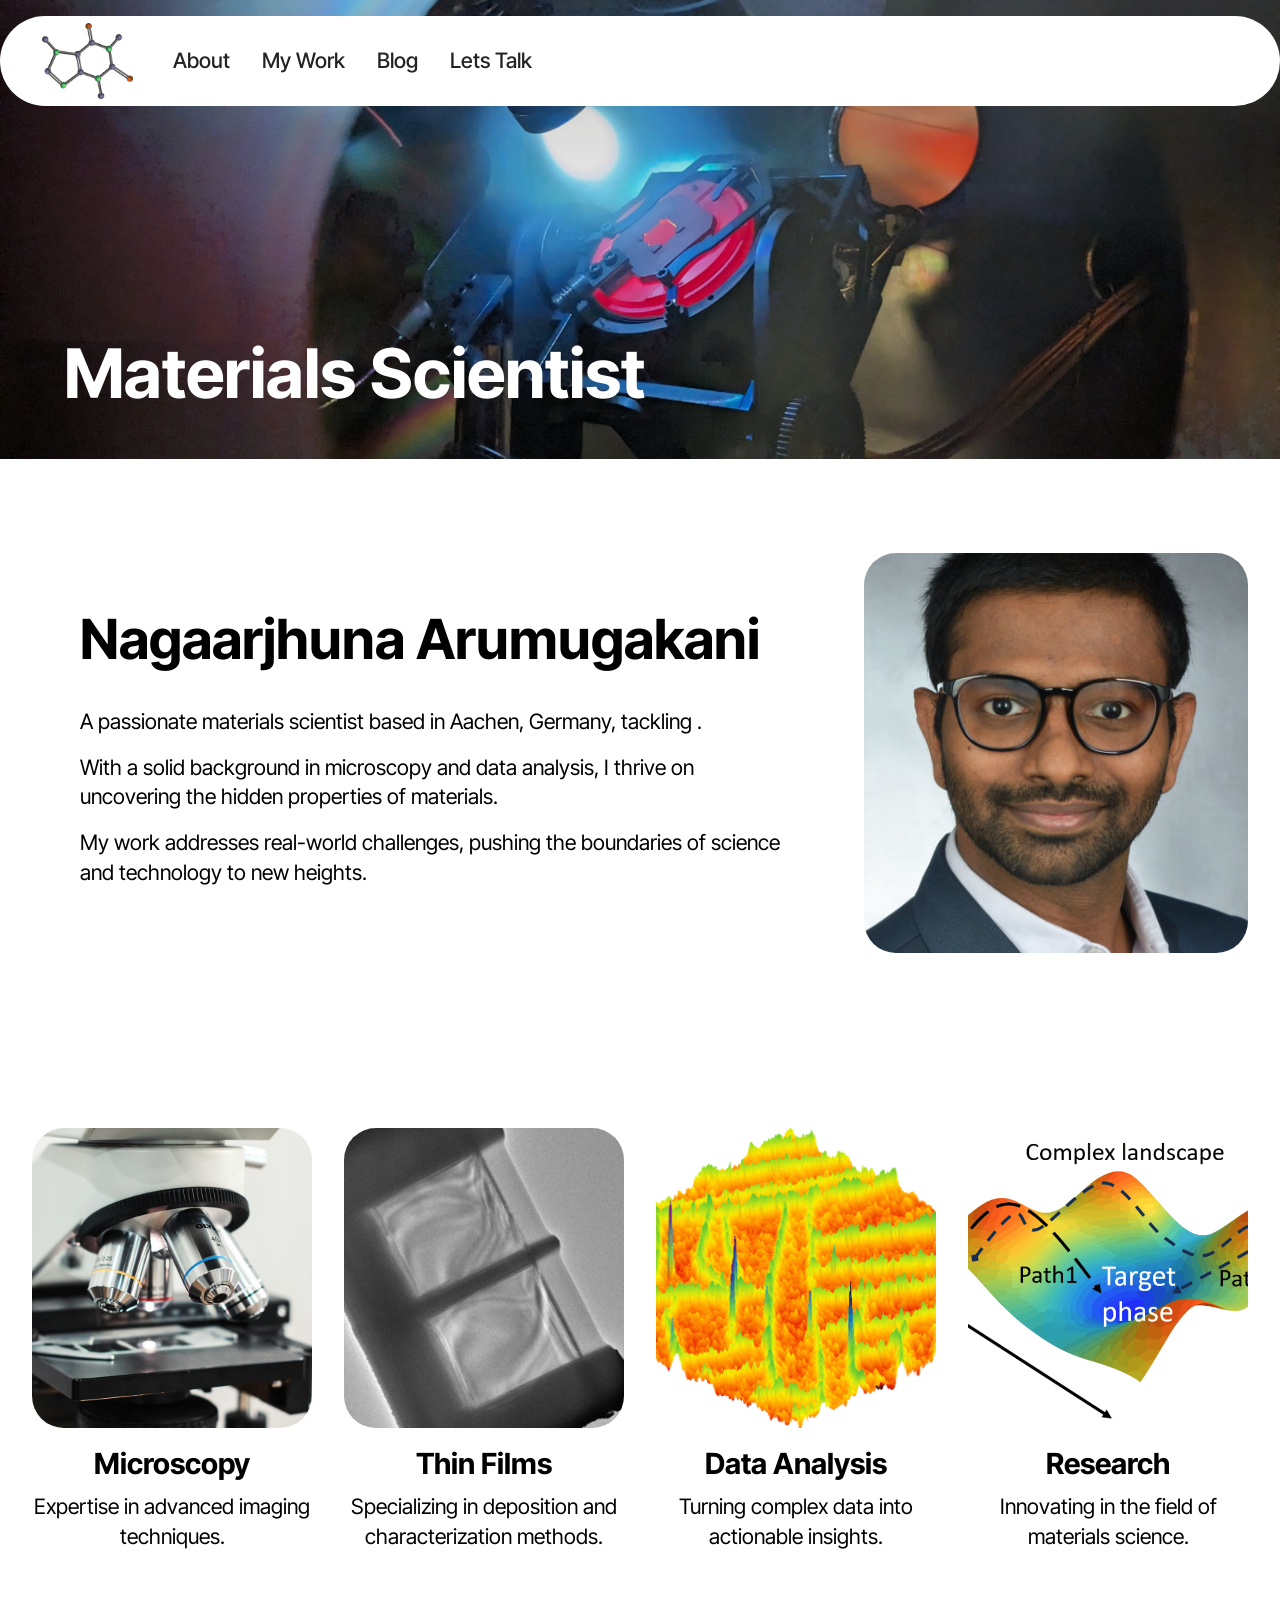
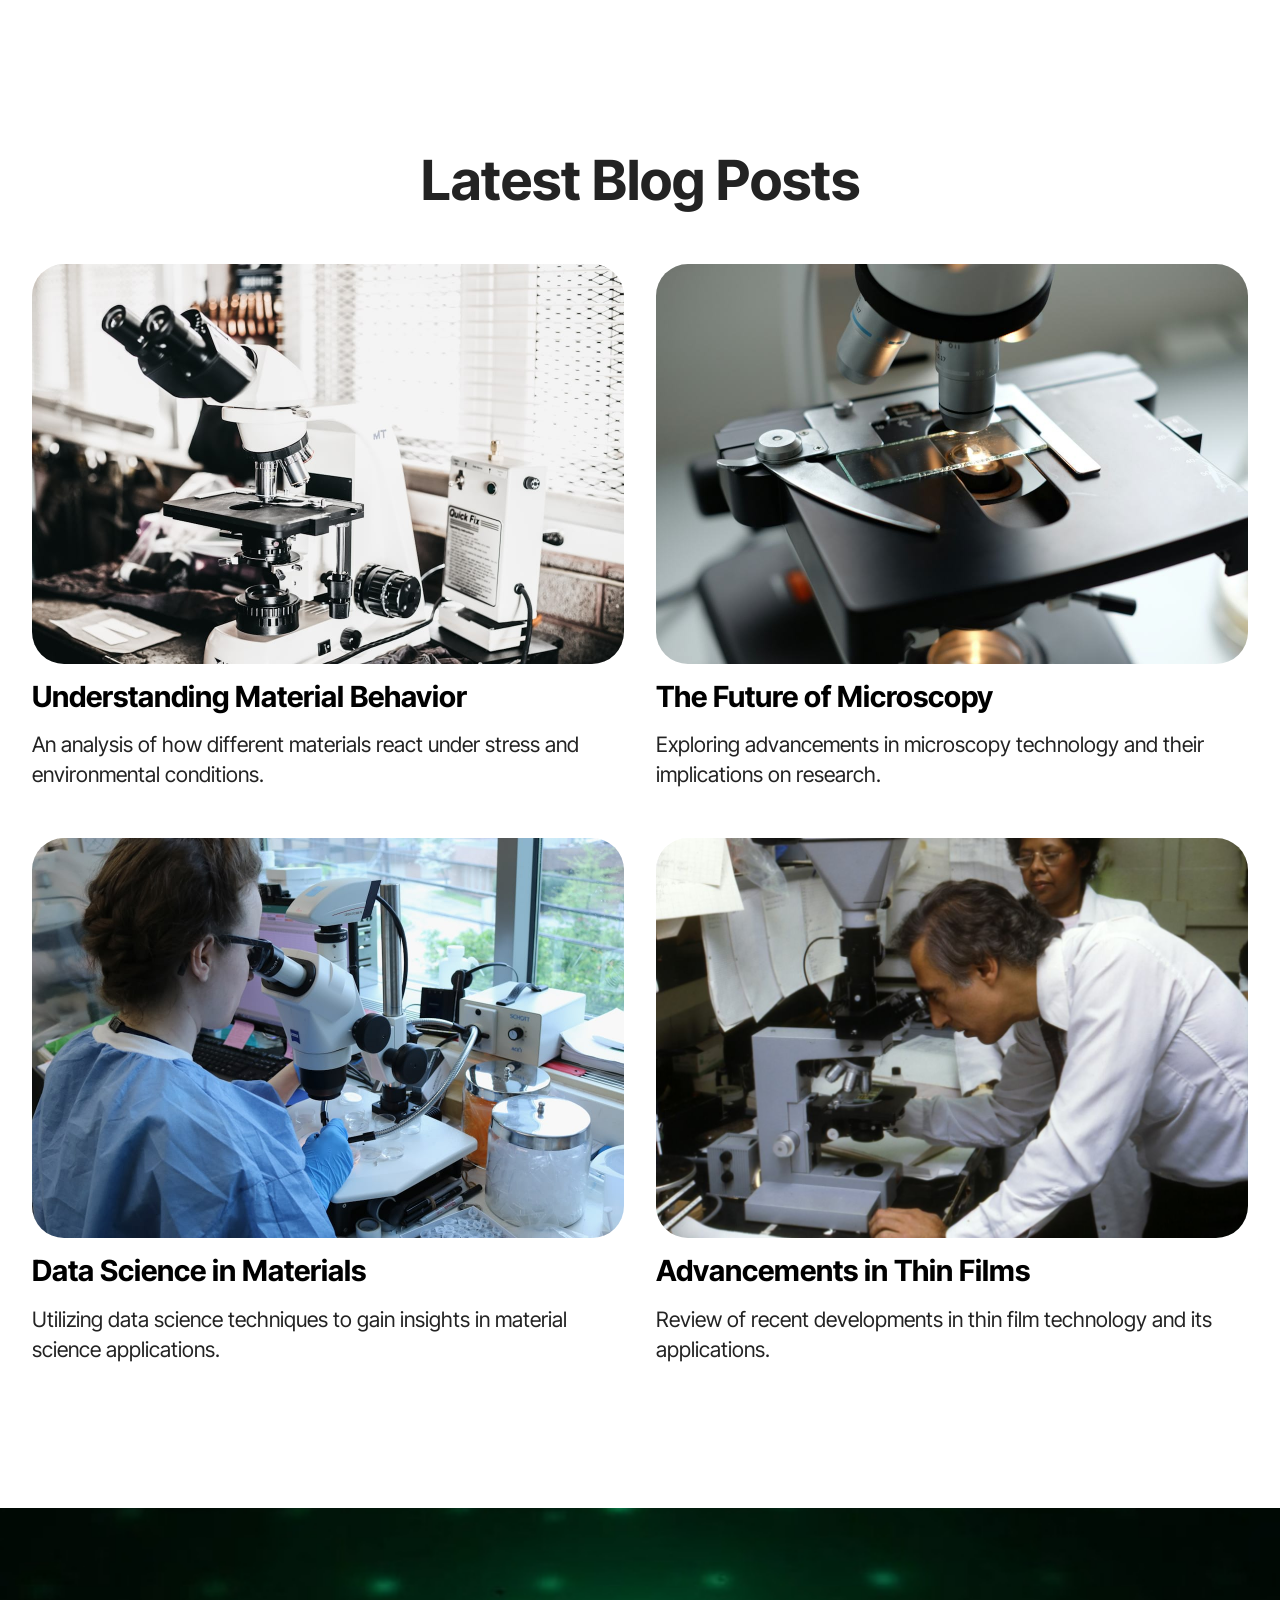
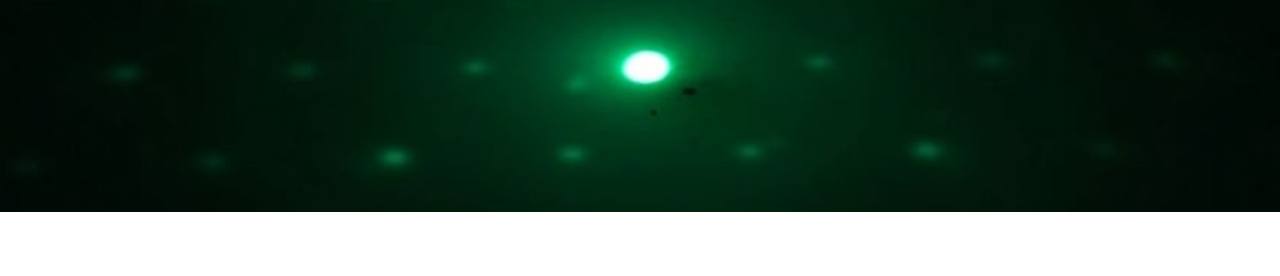
==== commit 6c948b32: "Add files via upload Links fixed" ====
--- a/index.html
+++ b/index.html
@@ -22,7 +22,7 @@
   <link rel="stylesheet" href="assets/theme/css/style.css">
   <link rel="preload" href="https://fonts.googleapis.com/css?family=Inter+Tight:100,200,300,400,500,600,700,800,900,100i,200i,300i,400i,500i,600i,700i,800i,900i&display=swap" as="style" onload="this.onload=null;this.rel='stylesheet'">
   <noscript><link rel="stylesheet" href="https://fonts.googleapis.com/css?family=Inter+Tight:100,200,300,400,500,600,700,800,900,100i,200i,300i,400i,500i,600i,700i,800i,900i&display=swap"></noscript>
-  <link rel="preload" as="style" href="assets/mobirise/css/mbr-additional.css?v=IjIFrp"><link rel="stylesheet" href="assets/mobirise/css/mbr-additional.css?v=IjIFrp" type="text/css">
+  <link rel="preload" as="style" href="assets/mobirise/css/mbr-additional.css?v=Aq9b2s"><link rel="stylesheet" href="assets/mobirise/css/mbr-additional.css?v=Aq9b2s" type="text/css">
 
   
   
@@ -53,13 +53,13 @@
 			</button>
 			<div class="collapse navbar-collapse" id="navbarSupportedContent">
 				<ul class="navbar-nav nav-dropdown nav-right" data-app-modern-menu="true"><li class="nav-item">
-						<a class="nav-link link text-black display-4" href="page2.html">About</a>
+						<a class="nav-link link text-black text-primary display-4" href="About.html">About</a>
 					</li>
 					<li class="nav-item">
-						<a class="nav-link link text-black display-4" href="page3.html" aria-expanded="false">My Work</a>
-					</li><li class="nav-item"><a class="nav-link link text-black display-4" href="page4.html">Blog</a></li>
+						<a class="nav-link link text-black text-primary display-4" href="Mywork.html" aria-expanded="false">My Work</a>
+					</li><li class="nav-item"><a class="nav-link link text-black text-primary display-4" href="Blog.html">Blog</a></li>
 					<li class="nav-item">
-						<a class="nav-link link text-black display-4" href="page5.html">Lets Talk</a>
+						<a class="nav-link link text-black text-primary display-4" href="Letstalk.html">Lets Talk</a>
 					</li></ul>
 				
 				
@@ -269,7 +269,7 @@
     <div class="container">
         <div class="row"></div>
     </div>
-</section><section class="display-7" style="padding: 0;align-items: center;justify-content: center;flex-wrap: wrap;    align-content: center;display: flex;position: relative;height: 4rem;"><a href="https://mobiri.se/" style="flex: 1 1;height: 4rem;position: absolute;width: 100%;z-index: 1;"><img alt="" style="height: 4rem;" src="[data-uri]"></a><p style="margin: 0;text-align: center;" class="display-7">&#8204;</p><a style="z-index:1" href="https://mobirise.com/builder/ai-website-maker.html">Best AI Website Maker</a></section><script src="assets/bootstrap/js/bootstrap.bundle.min.js"></script>  <script src="assets/smoothscroll/smooth-scroll.js"></script>  <script src="assets/ytplayer/index.js"></script>  <script src="assets/dropdown/js/navbar-dropdown.js"></script>  <script src="assets/theme/js/script.js"></script>  
+</section><section class="display-7" style="padding: 0;align-items: center;justify-content: center;flex-wrap: wrap;    align-content: center;display: flex;position: relative;height: 4rem;"><a href="https://mobiri.se/" style="flex: 1 1;height: 4rem;position: absolute;width: 100%;z-index: 1;"><img alt="" style="height: 4rem;" src="[data-uri]"></a><p style="margin: 0;text-align: center;" class="display-7">&#8204;</p><a style="z-index:1" href="https://mobirise.com/builder/no-code-website-builder.html">No Code Website Builder</a></section><script src="assets/bootstrap/js/bootstrap.bundle.min.js"></script>  <script src="assets/smoothscroll/smooth-scroll.js"></script>  <script src="assets/ytplayer/index.js"></script>  <script src="assets/dropdown/js/navbar-dropdown.js"></script>  <script src="assets/theme/js/script.js"></script>  
   
   
   <input name="animation" type="hidden">
--- a/assets/mobirise/css/mbr-additional.css
+++ b/assets/mobirise/css/mbr-additional.css
@@ -778,793 +778,6 @@
   outline: red solid 2px !important;
   outline-offset: 2px !important;
   transition: outline 0.2s ease-in-out;
-}
-.cid-tJS6tZXiPa {
-  z-index: 1000;
-  width: 100%;
-  position: relative;
-}
-.cid-tJS6tZXiPa .dropdown-item:before {
-  font-family: Moririse2 !important;
-  content: "\e966";
-  display: inline-block;
-  width: 0;
-  position: absolute;
-  left: 1rem;
-  top: 0.5rem;
-  margin-right: 0.5rem;
-  line-height: 1;
-  font-size: inherit;
-  vertical-align: middle;
-  text-align: center;
-  overflow: hidden;
-  transform: scale(0, 1);
-  transition: all 0.25s ease-in-out;
-}
-@media (max-width: 767px) {
-  .cid-tJS6tZXiPa .navbar-toggler {
-    transform: scale(0.8);
-  }
-}
-.cid-tJS6tZXiPa .navbar-brand {
-  flex-shrink: 0;
-  align-items: center;
-  margin-right: 0;
-  padding: 10px 0;
-  transition: all 0.3s;
-  word-break: break-word;
-  z-index: 1;
-}
-.cid-tJS6tZXiPa .navbar-brand img {
-  max-width: 100%;
-  max-height: 100%;
-  border-radius: 0px !important;
-}
-.cid-tJS6tZXiPa .navbar-brand .navbar-caption {
-  line-height: inherit !important;
-}
-.cid-tJS6tZXiPa .navbar-brand .navbar-logo a {
-  outline: none;
-}
-.cid-tJS6tZXiPa .navbar-nav {
-  margin: auto;
-  margin-left: 0;
-}
-.cid-tJS6tZXiPa .navbar-nav .nav-item {
-  padding: 0 !important;
-  transition: .3s all !important;
-}
-.cid-tJS6tZXiPa .navbar-nav .nav-item .nav-link {
-  padding: 16px !important;
-  margin: 0 !important;
-  border-radius: 1rem !important;
-  transition: .3s all !important;
-}
-.cid-tJS6tZXiPa .navbar-nav .nav-item .nav-link:hover {
-  background-color: rgba(27, 31, 10, 0.06);
-}
-.cid-tJS6tZXiPa .navbar-nav .open .nav-link::after {
-  transform: rotate(180deg);
-}
-@media (min-width: 992px) {
-  .cid-tJS6tZXiPa .navbar-nav .open .nav-link::before {
-    content: "";
-    width: 100%;
-    height: 20px;
-    top: 100%;
-    background: transparent;
-    position: absolute;
-  }
-}
-.cid-tJS6tZXiPa .navbar-nav .dropdown-item {
-  padding: 12px !important;
-  border-radius: 0.5rem !important;
-  margin: 0 8px !important;
-  transition: .3s all !important;
-}
-.cid-tJS6tZXiPa .navbar-nav .dropdown-item:hover {
-  background-color: rgba(27, 31, 10, 0.06);
-}
-@media (min-width: 992px) {
-  .cid-tJS6tZXiPa .navbar-nav {
-    padding-left: 1.5rem;
-  }
-}
-.cid-tJS6tZXiPa .nav-link {
-  width: fit-content;
-  position: relative;
-}
-.cid-tJS6tZXiPa .navbar-logo {
-  padding-left: 2rem;
-  margin: 0 !important;
-}
-@media (max-width: 767px) {
-  .cid-tJS6tZXiPa .navbar-logo {
-    padding-left: 1rem;
-  }
-}
-.cid-tJS6tZXiPa .navbar-caption {
-  padding-left: 1rem;
-  padding-right: .5rem;
-}
-@media (max-width: 767px) {
-  .cid-tJS6tZXiPa .nav-dropdown {
-    padding-bottom: 0.5rem;
-  }
-}
-.cid-tJS6tZXiPa .nav-dropdown .link.dropdown-toggle::after {
-  margin-left: 0.5rem;
-  margin-top: 0.2rem;
-  transition: .3s all;
-}
-.cid-tJS6tZXiPa .container {
-  display: flex;
-  height: 90px;
-  padding: 0.5rem 0.6rem;
-  flex-wrap: nowrap;
-  background: rgba(255, 255, 255, 0.9) !important;
-  left: 0;
-  right: 0;
-  -webkit-box-pack: justify;
-  -ms-flex-pack: justify;
-  justify-content: flex-end;
-  -webkit-box-align: center;
-  -webkit-align-items: center;
-  -ms-flex-align: center;
-  align-items: center;
-  border-radius: 100vw;
-  margin-top: 1rem;
-  background-color: #ffffff;
-  box-shadow: 0 30px 60px 0 rgba(27, 31, 10, 0.08);
-}
-@media (max-width: 992px) {
-  .cid-tJS6tZXiPa .container {
-    padding-right: 2rem;
-  }
-}
-@media (max-width: 767px) {
-  .cid-tJS6tZXiPa .container {
-    width: 95%;
-    height: 56px !important;
-    padding-right: 1rem;
-    margin-top: 0rem;
-  }
-}
-.cid-tJS6tZXiPa .iconfont-wrapper {
-  color: #000000 !important;
-  font-size: 1.5rem;
-  padding-right: 0.5rem;
-}
-.cid-tJS6tZXiPa .dropdown-menu {
-  flex-wrap: wrap;
-  flex-direction: column;
-  max-width: 100%;
-  padding: 12px 4px !important;
-  border-radius: 1.5rem;
-  transition: .3s all !important;
-  min-width: auto;
-  background: #ffffff;
-  background: rgba(255, 255, 255, 0.9) !important;
-}
-.cid-tJS6tZXiPa .nav-item:focus,
-.cid-tJS6tZXiPa .nav-link:focus {
-  outline: none;
-}
-.cid-tJS6tZXiPa .dropdown .dropdown-menu .dropdown-item {
-  width: auto;
-  transition: all 0.25s ease-in-out;
-}
-.cid-tJS6tZXiPa .dropdown .dropdown-menu .dropdown-item::after {
-  right: 0.5rem;
-}
-.cid-tJS6tZXiPa .dropdown .dropdown-menu .dropdown-item .mbr-iconfont {
-  margin-right: 0.5rem;
-  vertical-align: sub;
-}
-.cid-tJS6tZXiPa .dropdown .dropdown-menu .dropdown-item .mbr-iconfont:before {
-  display: inline-block;
-  transform: scale(1, 1);
-  transition: all 0.25s ease-in-out;
-}
-.cid-tJS6tZXiPa .collapsed .dropdown-menu .dropdown-item:before {
-  display: none;
-}
-.cid-tJS6tZXiPa .collapsed .dropdown .dropdown-menu .dropdown-item {
-  padding: 0.235em 1.5em 0.235em 1.5em !important;
-  transition: none;
-  margin: 0 !important;
-}
-.cid-tJS6tZXiPa .navbar {
-  min-height: 90px;
-  transition: all 0.3s;
-  border-bottom: 1px solid transparent;
-  background: transparent !important;
-  padding: 0 !important;
-  border: none !important;
-  box-shadow: none !important;
-  border-radius: 0 !important;
-}
-.cid-tJS6tZXiPa .navbar.opened {
-  transition: all 0.3s;
-}
-.cid-tJS6tZXiPa .navbar .dropdown-item {
-  padding: 0.5rem 1.8rem;
-}
-.cid-tJS6tZXiPa .navbar .navbar-logo img {
-  width: auto;
-}
-.cid-tJS6tZXiPa .navbar .navbar-collapse {
-  z-index: 1;
-  justify-content: flex-end;
-}
-.cid-tJS6tZXiPa .navbar.collapsed {
-  justify-content: center;
-}
-.cid-tJS6tZXiPa .navbar.collapsed .nav-item .nav-link::before {
-  display: none;
-}
-.cid-tJS6tZXiPa .navbar.collapsed.opened .dropdown-menu {
-  top: 0;
-}
-@media (min-width: 992px) {
-  .cid-tJS6tZXiPa .navbar.collapsed.opened:not(.navbar-short) .navbar-collapse {
-    max-height: calc(98.5vh - 5rem);
-  }
-}
-.cid-tJS6tZXiPa .navbar.collapsed .dropdown-menu .dropdown-submenu {
-  left: 0 !important;
-}
-.cid-tJS6tZXiPa .navbar.collapsed .dropdown-menu .dropdown-item:after {
-  right: auto;
-}
-.cid-tJS6tZXiPa .navbar.collapsed .dropdown-menu .dropdown-toggle[data-toggle="dropdown-submenu"]:after {
-  margin-left: 0.5rem;
-  margin-top: 0.2rem;
-  border-top: 0.35em solid;
-  border-right: 0.35em solid transparent;
-  border-left: 0.35em solid transparent;
-  border-bottom: 0;
-  top: 41%;
-}
-.cid-tJS6tZXiPa .navbar.collapsed ul.navbar-nav li {
-  margin: auto;
-}
-.cid-tJS6tZXiPa .navbar.collapsed .dropdown-menu .dropdown-item {
-  padding: 0.25rem 1.5rem;
-  text-align: center;
-}
-.cid-tJS6tZXiPa .navbar.collapsed .icons-menu {
-  padding-left: 0;
-  padding-right: 0;
-  padding-top: 0.5rem;
-  padding-bottom: 0.5rem;
-}
-@media (max-width: 767px) {
-  .cid-tJS6tZXiPa .navbar {
-    min-height: 72px;
-  }
-  .cid-tJS6tZXiPa .navbar .navbar-logo img {
-    height: 2rem !important;
-  }
-}
-@media (max-width: 991px) {
-  .cid-tJS6tZXiPa .navbar .nav-item .nav-link::before {
-    display: none;
-  }
-  .cid-tJS6tZXiPa .navbar.opened .dropdown-menu {
-    top: 0;
-  }
-  .cid-tJS6tZXiPa .navbar .dropdown-menu .dropdown-submenu {
-    left: 0 !important;
-  }
-  .cid-tJS6tZXiPa .navbar .dropdown-menu .dropdown-item:after {
-    right: auto;
-  }
-  .cid-tJS6tZXiPa .navbar .dropdown-menu .dropdown-toggle[data-toggle="dropdown-submenu"]:after {
-    margin-left: 0.5rem;
-    margin-top: 0.2rem;
-    border-top: 0.35em solid;
-    border-right: 0.35em solid transparent;
-    border-left: 0.35em solid transparent;
-    border-bottom: 0;
-    top: 40%;
-  }
-  .cid-tJS6tZXiPa .navbar .dropdown-menu .dropdown-item {
-    padding: 0.25rem 1.5rem !important;
-    text-align: center;
-  }
-  .cid-tJS6tZXiPa .navbar .navbar-brand {
-    flex-shrink: initial;
-    flex-basis: auto;
-    word-break: break-word;
-    padding-right: 10px;
-  }
-  .cid-tJS6tZXiPa .navbar .navbar-toggler {
-    flex-basis: auto;
-  }
-  .cid-tJS6tZXiPa .navbar .icons-menu {
-    padding-left: 0;
-    padding-top: 0.5rem;
-    padding-bottom: 0.5rem;
-  }
-}
-.cid-tJS6tZXiPa .navbar.navbar-short .navbar-logo img {
-  height: 2rem;
-}
-.cid-tJS6tZXiPa .dropdown-item.active,
-.cid-tJS6tZXiPa .dropdown-item:active {
-  background-color: transparent;
-}
-.cid-tJS6tZXiPa .navbar-expand-lg .navbar-nav .nav-link {
-  padding: 0;
-}
-.cid-tJS6tZXiPa .nav-dropdown .link.dropdown-toggle {
-  margin-right: 1.667em;
-}
-.cid-tJS6tZXiPa .nav-dropdown .link.dropdown-toggle[aria-expanded="true"] {
-  margin-right: 0;
-  padding: 0.667em 1.667em;
-}
-.cid-tJS6tZXiPa .navbar.navbar-expand-lg .dropdown .dropdown-menu {
-  background: #ffffff;
-}
-.cid-tJS6tZXiPa .navbar.navbar-expand-lg .dropdown .dropdown-menu .dropdown-submenu {
-  margin: 0;
-  left: 105%;
-  transform: none;
-  top: -12px;
-}
-.cid-tJS6tZXiPa .navbar .dropdown.open > .dropdown-menu {
-  display: flex;
-}
-.cid-tJS6tZXiPa ul.navbar-nav {
-  flex-wrap: wrap;
-}
-.cid-tJS6tZXiPa .navbar-buttons {
-  text-align: center;
-  min-width: 140px;
-}
-@media (max-width: 992px) {
-  .cid-tJS6tZXiPa .navbar-buttons {
-    text-align: left;
-  }
-}
-.cid-tJS6tZXiPa button.navbar-toggler {
-  outline: none;
-  width: 31px;
-  height: 20px;
-  cursor: pointer;
-  transition: all 0.2s;
-  position: relative;
-  align-self: center;
-}
-.cid-tJS6tZXiPa button.navbar-toggler .hamburger span {
-  position: absolute;
-  right: 0;
-  width: 30px;
-  height: 2px;
-  border-right: 5px;
-  background-color: #000000;
-}
-.cid-tJS6tZXiPa button.navbar-toggler .hamburger span:nth-child(1) {
-  top: 0;
-  transition: all 0.2s;
-}
-.cid-tJS6tZXiPa button.navbar-toggler .hamburger span:nth-child(2) {
-  top: 8px;
-  transition: all 0.15s;
-}
-.cid-tJS6tZXiPa button.navbar-toggler .hamburger span:nth-child(3) {
-  top: 8px;
-  transition: all 0.15s;
-}
-.cid-tJS6tZXiPa button.navbar-toggler .hamburger span:nth-child(4) {
-  top: 16px;
-  transition: all 0.2s;
-}
-.cid-tJS6tZXiPa nav.opened .hamburger span:nth-child(1) {
-  top: 8px;
-  width: 0;
-  opacity: 0;
-  right: 50%;
-  transition: all 0.2s;
-}
-.cid-tJS6tZXiPa nav.opened .hamburger span:nth-child(2) {
-  transform: rotate(45deg);
-  transition: all 0.25s;
-}
-.cid-tJS6tZXiPa nav.opened .hamburger span:nth-child(3) {
-  transform: rotate(-45deg);
-  transition: all 0.25s;
-}
-.cid-tJS6tZXiPa nav.opened .hamburger span:nth-child(4) {
-  top: 8px;
-  width: 0;
-  opacity: 0;
-  right: 50%;
-  transition: all 0.2s;
-}
-.cid-tJS6tZXiPa .navbar-dropdown {
-  padding: 0 1rem;
-}
-.cid-tJS6tZXiPa a.nav-link {
-  display: flex;
-  align-items: center;
-  justify-content: center;
-}
-.cid-tJS6tZXiPa .icons-menu {
-  flex-wrap: nowrap;
-  display: flex;
-  justify-content: center;
-  padding-left: 1rem;
-  padding-right: 1rem;
-  padding-top: 0.3rem;
-  text-align: center;
-}
-@media (max-width: 992px) {
-  .cid-tJS6tZXiPa .icons-menu {
-    justify-content: flex-start;
-    margin-bottom: .5rem;
-  }
-}
-@media screen and (-ms-high-contrast: active), (-ms-high-contrast: none) {
-  .cid-tJS6tZXiPa .navbar {
-    height: 70px;
-  }
-  .cid-tJS6tZXiPa .navbar.opened {
-    height: auto;
-  }
-  .cid-tJS6tZXiPa .nav-item .nav-link:hover::before {
-    width: 175%;
-    max-width: calc(100% + 2rem);
-    left: -1rem;
-  }
-}
-.cid-tJS6tZXiPa .navbar .dropdown > .dropdown-menu {
-  display: none;
-  width: max-content;
-  max-width: 500px !important;
-  transform: translateX(-50%);
-  top: calc(100% + 20px);
-  left: 50%;
-}
-.cid-tJS6tZXiPa .navbar .dropdown > .dropdown-menu .dropdown-item {
-  line-height: 1 !important;
-}
-.cid-tJS6tZXiPa .navbar .dropdown > .dropdown-menu .dropdown .dropdown-item {
-  align-items: center;
-  display: flex;
-  height: max-content !important;
-  min-height: max-content !important;
-}
-.cid-tJS6tZXiPa .navbar .dropdown > .dropdown-menu .dropdown .dropdown-item::after {
-  display: inline-block;
-  position: static;
-  margin-left: 0.5rem;
-  margin-top: 0;
-  margin-right: 0;
-  margin-bottom: 0;
-  transition: .3s all;
-  transform: rotate(-90deg);
-}
-.cid-tJS6tZXiPa .navbar .dropdown > .dropdown-menu .dropdown.open .dropdown-item::after {
-  transform: rotate(0deg);
-}
-.cid-tJS6tZXiPa .mbr-section-btn {
-  margin: -0.6rem -0.6rem;
-}
-.cid-tJS6tZXiPa .navbar-toggler {
-  margin-left: 12px;
-  margin-right: 8px;
-  order: 1000;
-}
-@media (max-width: 991px) {
-  .cid-tJS6tZXiPa .navbar-brand {
-    margin-right: auto;
-  }
-  .cid-tJS6tZXiPa .navbar-collapse {
-    z-index: -1 !important;
-    position: absolute;
-    top: 110%;
-    left: 0;
-    width: 100%;
-    padding: 1rem;
-    border-radius: 1.5rem;
-    background: #ffffff;
-    opacity: 1;
-    border-color: rgba(255, 255, 255, 0.9) !important;
-    background: rgba(255, 255, 255, 0.9) !important;
-    backdrop-filter: blur(8px);
-  }
-  .cid-tJS6tZXiPa .navbar-nav .nav-item .nav-link::after {
-    margin-left: 10px;
-  }
-  .cid-tJS6tZXiPa .navbar-nav .dropdown-item:hover {
-    background-color: rgba(27, 31, 10, 0.06);
-  }
-  .cid-tJS6tZXiPa .navbar .dropdown > .dropdown-menu {
-    max-width: 100% !important;
-    transform: translateX(0);
-    top: 10px;
-    left: 0;
-    padding: 8px !important;
-    border-radius: 1rem;
-    background-color: rgba(27, 31, 10, 0.04) !important;
-  }
-  .cid-tJS6tZXiPa .navbar .dropdown > .dropdown-menu .dropdown-item {
-    padding: 8px !important;
-    line-height: 1 !important;
-    margin-bottom: 4px !important;
-  }
-  .cid-tJS6tZXiPa .navbar .dropdown > .dropdown-menu .dropdown .dropdown-item {
-    align-items: center;
-    display: flex;
-    height: max-content !important;
-    min-height: max-content !important;
-  }
-  .cid-tJS6tZXiPa .navbar .dropdown > .dropdown-menu .dropdown .dropdown-item::after {
-    display: inline-block;
-    position: static;
-    margin-left: 0.5rem;
-    margin-top: 0;
-    margin-right: 0;
-    margin-bottom: 0;
-    transition: .3s all;
-    transform: rotate(0deg);
-  }
-  .cid-tJS6tZXiPa .navbar .dropdown > .dropdown-menu .dropdown.open .dropdown-item::after {
-    transform: rotate(180deg);
-  }
-  .cid-tJS6tZXiPa .navbar .dropdown > .dropdown-menu .dropdown-submenu {
-    position: static;
-    width: 100%;
-    max-width: 100% !important;
-    transform: translateX(0) !important;
-    top: 0;
-    left: 0;
-    padding: 8px !important;
-    border-radius: 1rem;
-    background-color: rgba(27, 31, 10, 0.04) !important;
-  }
-  .cid-tJS6tZXiPa .navbar .dropdown.open > .dropdown-menu {
-    display: flex !important;
-    flex-direction: column;
-    align-items: flex-start;
-  }
-}
-@media (max-width: 575px) {
-  .cid-tJS6tZXiPa .navbar-collapse {
-    padding: 1rem;
-  }
-}
-.cid-vvjeJ0F94y {
-  display: flex;
-  padding-top: 20rem;
-  padding-bottom: 0rem;
-  background-image: url("../../../assets/images/pxl-20240918-92000366-2000x1125.jpg");
-}
-.cid-vvjeJ0F94y .mbr-overlay {
-  background-color: #000000;
-  opacity: 0.1;
-}
-@media (min-width: 768px) {
-  .cid-vvjeJ0F94y {
-    align-items: flex-end;
-  }
-  .cid-vvjeJ0F94y .row {
-    justify-content: flex-start;
-  }
-  .cid-vvjeJ0F94y .content-wrap {
-    padding: 1rem 3rem;
-  }
-}
-@media (max-width: 991px) and (min-width: 768px) {
-  .cid-vvjeJ0F94y .content-wrap {
-    min-width: 50%;
-  }
-}
-@media (max-width: 767px) {
-  .cid-vvjeJ0F94y {
-    -webkit-align-items: center;
-    align-items: flex-end;
-  }
-  .cid-vvjeJ0F94y .mbr-row {
-    -webkit-justify-content: center;
-    justify-content: center;
-  }
-  .cid-vvjeJ0F94y .content-wrap {
-    width: 100%;
-  }
-}
-.cid-vvjeJ0F94y .mbr-fallback-image.disabled {
-  display: none;
-}
-.cid-vvjeJ0F94y .mbr-fallback-image {
-  display: block;
-  background-size: cover;
-  background-position: center center;
-  width: 100%;
-  height: 100%;
-  position: absolute;
-  top: 0;
-}
-.cid-vvjeJ0F94y .mbr-section-title,
-.cid-vvjeJ0F94y .mbr-section-subtitle {
-  text-align: left;
-  color: #ffc091;
-}
-.cid-vvjeJ0F94y .mbr-text,
-.cid-vvjeJ0F94y .mbr-section-btn {
-  text-align: left;
-}
-.cid-vvjeJ0F94y .mbr-section-title {
-  color: #ffffff;
-}
-.cid-vvjeJ0FxD1 {
-  padding-top: 5rem;
-  padding-bottom: 5rem;
-  background-color: transparent;
-}
-.cid-vvjeJ0FxD1 .mbr-fallback-image.disabled {
-  display: none;
-}
-.cid-vvjeJ0FxD1 .mbr-fallback-image {
-  display: block;
-  background-size: cover;
-  background-position: center center;
-  width: 100%;
-  height: 100%;
-  position: absolute;
-  top: 0;
-}
-.cid-vvjeJ0FxD1 .card-wrapper {
-  overflow: hidden;
-  background: #ffffff;
-}
-.cid-vvjeJ0FxD1 .text-wrapper {
-  padding: 4rem 3rem;
-}
-@media (min-width: 768px) and (max-width: 991px) {
-  .cid-vvjeJ0FxD1 .text-wrapper {
-    padding: 2.25rem;
-  }
-}
-@media (max-width: 767px) {
-  .cid-vvjeJ0FxD1 .text-wrapper {
-    padding: 1.5rem;
-  }
-}
-.cid-vvjeJ0FxD1 .row {
-  align-items: center;
-  margin-right: -1rem;
-  margin-left: -1rem;
-}
-.cid-vvjeJ0FxD1 .row {
-  flex-direction: row-reverse;
-}
-.cid-vvjeJ0FxD1 .image-wrapper {
-  padding: 0 1rem;
-}
-.cid-vvjeJ0FxD1 img,
-.cid-vvjeJ0FxD1 .image-wrapper {
-  height: 400px;
-  object-fit: cover;
-}
-@media (max-width: 767px) {
-  .cid-vvjeJ0FxD1 img,
-  .cid-vvjeJ0FxD1 .image-wrapper {
-    max-height: 350px;
-  }
-}
-.cid-vvjeJ0FxD1 .mbr-section-title {
-  color: #000000;
-}
-.cid-vvjeJ0FxD1 .mbr-text {
-  color: #000000;
-}
-.cid-vvjeJ0FWsA {
-  padding-top: 5rem;
-  padding-bottom: 3rem;
-  background-color: #ffffff;
-}
-.cid-vvjeJ0FWsA .item-subtitle {
-  line-height: 1.2;
-  color: #000000;
-  text-align: center;
-}
-.cid-vvjeJ0FWsA img,
-.cid-vvjeJ0FWsA .item-img {
-  width: 100%;
-  height: 300px;
-  object-fit: cover;
-}
-.cid-vvjeJ0FWsA .item:focus,
-.cid-vvjeJ0FWsA span:focus {
-  outline: none;
-}
-.cid-vvjeJ0FWsA .item {
-  margin-bottom: 2rem;
-}
-@media (max-width: 767px) {
-  .cid-vvjeJ0FWsA .item {
-    margin-bottom: 1rem;
-  }
-}
-.cid-vvjeJ0FWsA .item-wrapper {
-  position: relative;
-  border-radius: 4px;
-  height: 100%;
-  display: flex;
-  flex-flow: column nowrap;
-}
-.cid-vvjeJ0FWsA .mbr-section-title {
-  color: #000000;
-}
-.cid-vvjeJ0FWsA .mbr-text,
-.cid-vvjeJ0FWsA .mbr-section-btn {
-  color: #000000;
-  text-align: center;
-}
-.cid-vvjeJ0FWsA .item-title {
-  color: #000000;
-  text-align: center;
-}
-.cid-vvjeJ0FWsA .content-head {
-  max-width: 800px;
-}
-.cid-vvjeJ0FTAq {
-  padding-top: 6rem;
-  padding-bottom: 6rem;
-  background-color: transparent;
-}
-.cid-vvjeJ0FTAq .item-subtitle {
-  line-height: 1.2;
-  color: #000000;
-}
-.cid-vvjeJ0FTAq img,
-.cid-vvjeJ0FTAq .item-img {
-  width: 100%;
-  height: 100%;
-  height: 400px;
-  object-fit: cover;
-}
-.cid-vvjeJ0FTAq .item:focus,
-.cid-vvjeJ0FTAq span:focus {
-  outline: none;
-}
-.cid-vvjeJ0FTAq .item {
-  margin-bottom: 2rem;
-}
-@media (max-width: 767px) {
-  .cid-vvjeJ0FTAq .item {
-    margin-bottom: 1rem;
-  }
-}
-.cid-vvjeJ0FTAq .item-wrapper {
-  position: relative;
-  border-radius: 4px;
-  height: 100%;
-  display: flex;
-  flex-flow: column nowrap;
-}
-.cid-vvjeJ0FTAq .mbr-section-title {
-  color: #232323;
-}
-.cid-vvjeJ0FTAq .mbr-text,
-.cid-vvjeJ0FTAq .mbr-section-btn {
-  color: #232323;
-}
-.cid-vvjeJ0FTAq .item-title {
-  color: #232323;
-}
-.cid-vvjeJ0FTAq .content-head {
-  max-width: 800px;
-}
-.cid-vvjeJ0GqiQ {
-  padding-top: 7rem;
-  padding-bottom: 12rem;
-  background-image: url("../../../assets/images/pxl-20230908-165703246-2000x1500.jpeg");
-  overflow: hidden;
 }
 .cid-tJS6tZXiPa {
   z-index: 1000;
@@ -2119,3 +1332,232 @@
     padding: 1rem;
   }
 }
+.cid-vvjeJ0F94y {
+  display: flex;
+  padding-top: 20rem;
+  padding-bottom: 0rem;
+  background-image: url("../../../assets/images/pxl-20240918-92000366-2000x1125.jpg");
+}
+.cid-vvjeJ0F94y .mbr-overlay {
+  background-color: #000000;
+  opacity: 0.1;
+}
+@media (min-width: 768px) {
+  .cid-vvjeJ0F94y {
+    align-items: flex-end;
+  }
+  .cid-vvjeJ0F94y .row {
+    justify-content: flex-start;
+  }
+  .cid-vvjeJ0F94y .content-wrap {
+    padding: 1rem 3rem;
+  }
+}
+@media (max-width: 991px) and (min-width: 768px) {
+  .cid-vvjeJ0F94y .content-wrap {
+    min-width: 50%;
+  }
+}
+@media (max-width: 767px) {
+  .cid-vvjeJ0F94y {
+    -webkit-align-items: center;
+    align-items: flex-end;
+  }
+  .cid-vvjeJ0F94y .mbr-row {
+    -webkit-justify-content: center;
+    justify-content: center;
+  }
+  .cid-vvjeJ0F94y .content-wrap {
+    width: 100%;
+  }
+}
+.cid-vvjeJ0F94y .mbr-fallback-image.disabled {
+  display: none;
+}
+.cid-vvjeJ0F94y .mbr-fallback-image {
+  display: block;
+  background-size: cover;
+  background-position: center center;
+  width: 100%;
+  height: 100%;
+  position: absolute;
+  top: 0;
+}
+.cid-vvjeJ0F94y .mbr-section-title,
+.cid-vvjeJ0F94y .mbr-section-subtitle {
+  text-align: left;
+  color: #ffc091;
+}
+.cid-vvjeJ0F94y .mbr-text,
+.cid-vvjeJ0F94y .mbr-section-btn {
+  text-align: left;
+}
+.cid-vvjeJ0F94y .mbr-section-title {
+  color: #ffffff;
+}
+.cid-vvjeJ0FxD1 {
+  padding-top: 5rem;
+  padding-bottom: 5rem;
+  background-color: transparent;
+}
+.cid-vvjeJ0FxD1 .mbr-fallback-image.disabled {
+  display: none;
+}
+.cid-vvjeJ0FxD1 .mbr-fallback-image {
+  display: block;
+  background-size: cover;
+  background-position: center center;
+  width: 100%;
+  height: 100%;
+  position: absolute;
+  top: 0;
+}
+.cid-vvjeJ0FxD1 .card-wrapper {
+  overflow: hidden;
+  background: #ffffff;
+}
+.cid-vvjeJ0FxD1 .text-wrapper {
+  padding: 4rem 3rem;
+}
+@media (min-width: 768px) and (max-width: 991px) {
+  .cid-vvjeJ0FxD1 .text-wrapper {
+    padding: 2.25rem;
+  }
+}
+@media (max-width: 767px) {
+  .cid-vvjeJ0FxD1 .text-wrapper {
+    padding: 1.5rem;
+  }
+}
+.cid-vvjeJ0FxD1 .row {
+  align-items: center;
+  margin-right: -1rem;
+  margin-left: -1rem;
+}
+.cid-vvjeJ0FxD1 .row {
+  flex-direction: row-reverse;
+}
+.cid-vvjeJ0FxD1 .image-wrapper {
+  padding: 0 1rem;
+}
+.cid-vvjeJ0FxD1 img,
+.cid-vvjeJ0FxD1 .image-wrapper {
+  height: 400px;
+  object-fit: cover;
+}
+@media (max-width: 767px) {
+  .cid-vvjeJ0FxD1 img,
+  .cid-vvjeJ0FxD1 .image-wrapper {
+    max-height: 350px;
+  }
+}
+.cid-vvjeJ0FxD1 .mbr-section-title {
+  color: #000000;
+}
+.cid-vvjeJ0FxD1 .mbr-text {
+  color: #000000;
+}
+.cid-vvjeJ0FWsA {
+  padding-top: 5rem;
+  padding-bottom: 3rem;
+  background-color: #ffffff;
+}
+.cid-vvjeJ0FWsA .item-subtitle {
+  line-height: 1.2;
+  color: #000000;
+  text-align: center;
+}
+.cid-vvjeJ0FWsA img,
+.cid-vvjeJ0FWsA .item-img {
+  width: 100%;
+  height: 300px;
+  object-fit: cover;
+}
+.cid-vvjeJ0FWsA .item:focus,
+.cid-vvjeJ0FWsA span:focus {
+  outline: none;
+}
+.cid-vvjeJ0FWsA .item {
+  margin-bottom: 2rem;
+}
+@media (max-width: 767px) {
+  .cid-vvjeJ0FWsA .item {
+    margin-bottom: 1rem;
+  }
+}
+.cid-vvjeJ0FWsA .item-wrapper {
+  position: relative;
+  border-radius: 4px;
+  height: 100%;
+  display: flex;
+  flex-flow: column nowrap;
+}
+.cid-vvjeJ0FWsA .mbr-section-title {
+  color: #000000;
+}
+.cid-vvjeJ0FWsA .mbr-text,
+.cid-vvjeJ0FWsA .mbr-section-btn {
+  color: #000000;
+  text-align: center;
+}
+.cid-vvjeJ0FWsA .item-title {
+  color: #000000;
+  text-align: center;
+}
+.cid-vvjeJ0FWsA .content-head {
+  max-width: 800px;
+}
+.cid-vvjeJ0FTAq {
+  padding-top: 6rem;
+  padding-bottom: 6rem;
+  background-color: transparent;
+}
+.cid-vvjeJ0FTAq .item-subtitle {
+  line-height: 1.2;
+  color: #000000;
+}
+.cid-vvjeJ0FTAq img,
+.cid-vvjeJ0FTAq .item-img {
+  width: 100%;
+  height: 100%;
+  height: 400px;
+  object-fit: cover;
+}
+.cid-vvjeJ0FTAq .item:focus,
+.cid-vvjeJ0FTAq span:focus {
+  outline: none;
+}
+.cid-vvjeJ0FTAq .item {
+  margin-bottom: 2rem;
+}
+@media (max-width: 767px) {
+  .cid-vvjeJ0FTAq .item {
+    margin-bottom: 1rem;
+  }
+}
+.cid-vvjeJ0FTAq .item-wrapper {
+  position: relative;
+  border-radius: 4px;
+  height: 100%;
+  display: flex;
+  flex-flow: column nowrap;
+}
+.cid-vvjeJ0FTAq .mbr-section-title {
+  color: #232323;
+}
+.cid-vvjeJ0FTAq .mbr-text,
+.cid-vvjeJ0FTAq .mbr-section-btn {
+  color: #232323;
+}
+.cid-vvjeJ0FTAq .item-title {
+  color: #232323;
+}
+.cid-vvjeJ0FTAq .content-head {
+  max-width: 800px;
+}
+.cid-vvjeJ0GqiQ {
+  padding-top: 7rem;
+  padding-bottom: 12rem;
+  background-image: url("../../../assets/images/pxl-20230908-165703246-2000x1500.jpeg");
+  overflow: hidden;
+}
--- a/assets/mobirise/css/mbr-additional.css
+++ b/assets/mobirise/css/mbr-additional.css
@@ -778,793 +778,6 @@
   outline: red solid 2px !important;
   outline-offset: 2px !important;
   transition: outline 0.2s ease-in-out;
-}
-.cid-tJS6tZXiPa {
-  z-index: 1000;
-  width: 100%;
-  position: relative;
-}
-.cid-tJS6tZXiPa .dropdown-item:before {
-  font-family: Moririse2 !important;
-  content: "\e966";
-  display: inline-block;
-  width: 0;
-  position: absolute;
-  left: 1rem;
-  top: 0.5rem;
-  margin-right: 0.5rem;
-  line-height: 1;
-  font-size: inherit;
-  vertical-align: middle;
-  text-align: center;
-  overflow: hidden;
-  transform: scale(0, 1);
-  transition: all 0.25s ease-in-out;
-}
-@media (max-width: 767px) {
-  .cid-tJS6tZXiPa .navbar-toggler {
-    transform: scale(0.8);
-  }
-}
-.cid-tJS6tZXiPa .navbar-brand {
-  flex-shrink: 0;
-  align-items: center;
-  margin-right: 0;
-  padding: 10px 0;
-  transition: all 0.3s;
-  word-break: break-word;
-  z-index: 1;
-}
-.cid-tJS6tZXiPa .navbar-brand img {
-  max-width: 100%;
-  max-height: 100%;
-  border-radius: 0px !important;
-}
-.cid-tJS6tZXiPa .navbar-brand .navbar-caption {
-  line-height: inherit !important;
-}
-.cid-tJS6tZXiPa .navbar-brand .navbar-logo a {
-  outline: none;
-}
-.cid-tJS6tZXiPa .navbar-nav {
-  margin: auto;
-  margin-left: 0;
-}
-.cid-tJS6tZXiPa .navbar-nav .nav-item {
-  padding: 0 !important;
-  transition: .3s all !important;
-}
-.cid-tJS6tZXiPa .navbar-nav .nav-item .nav-link {
-  padding: 16px !important;
-  margin: 0 !important;
-  border-radius: 1rem !important;
-  transition: .3s all !important;
-}
-.cid-tJS6tZXiPa .navbar-nav .nav-item .nav-link:hover {
-  background-color: rgba(27, 31, 10, 0.06);
-}
-.cid-tJS6tZXiPa .navbar-nav .open .nav-link::after {
-  transform: rotate(180deg);
-}
-@media (min-width: 992px) {
-  .cid-tJS6tZXiPa .navbar-nav .open .nav-link::before {
-    content: "";
-    width: 100%;
-    height: 20px;
-    top: 100%;
-    background: transparent;
-    position: absolute;
-  }
-}
-.cid-tJS6tZXiPa .navbar-nav .dropdown-item {
-  padding: 12px !important;
-  border-radius: 0.5rem !important;
-  margin: 0 8px !important;
-  transition: .3s all !important;
-}
-.cid-tJS6tZXiPa .navbar-nav .dropdown-item:hover {
-  background-color: rgba(27, 31, 10, 0.06);
-}
-@media (min-width: 992px) {
-  .cid-tJS6tZXiPa .navbar-nav {
-    padding-left: 1.5rem;
-  }
-}
-.cid-tJS6tZXiPa .nav-link {
-  width: fit-content;
-  position: relative;
-}
-.cid-tJS6tZXiPa .navbar-logo {
-  padding-left: 2rem;
-  margin: 0 !important;
-}
-@media (max-width: 767px) {
-  .cid-tJS6tZXiPa .navbar-logo {
-    padding-left: 1rem;
-  }
-}
-.cid-tJS6tZXiPa .navbar-caption {
-  padding-left: 1rem;
-  padding-right: .5rem;
-}
-@media (max-width: 767px) {
-  .cid-tJS6tZXiPa .nav-dropdown {
-    padding-bottom: 0.5rem;
-  }
-}
-.cid-tJS6tZXiPa .nav-dropdown .link.dropdown-toggle::after {
-  margin-left: 0.5rem;
-  margin-top: 0.2rem;
-  transition: .3s all;
-}
-.cid-tJS6tZXiPa .container {
-  display: flex;
-  height: 90px;
-  padding: 0.5rem 0.6rem;
-  flex-wrap: nowrap;
-  background: rgba(255, 255, 255, 0.9) !important;
-  left: 0;
-  right: 0;
-  -webkit-box-pack: justify;
-  -ms-flex-pack: justify;
-  justify-content: flex-end;
-  -webkit-box-align: center;
-  -webkit-align-items: center;
-  -ms-flex-align: center;
-  align-items: center;
-  border-radius: 100vw;
-  margin-top: 1rem;
-  background-color: #ffffff;
-  box-shadow: 0 30px 60px 0 rgba(27, 31, 10, 0.08);
-}
-@media (max-width: 992px) {
-  .cid-tJS6tZXiPa .container {
-    padding-right: 2rem;
-  }
-}
-@media (max-width: 767px) {
-  .cid-tJS6tZXiPa .container {
-    width: 95%;
-    height: 56px !important;
-    padding-right: 1rem;
-    margin-top: 0rem;
-  }
-}
-.cid-tJS6tZXiPa .iconfont-wrapper {
-  color: #000000 !important;
-  font-size: 1.5rem;
-  padding-right: 0.5rem;
-}
-.cid-tJS6tZXiPa .dropdown-menu {
-  flex-wrap: wrap;
-  flex-direction: column;
-  max-width: 100%;
-  padding: 12px 4px !important;
-  border-radius: 1.5rem;
-  transition: .3s all !important;
-  min-width: auto;
-  background: #ffffff;
-  background: rgba(255, 255, 255, 0.9) !important;
-}
-.cid-tJS6tZXiPa .nav-item:focus,
-.cid-tJS6tZXiPa .nav-link:focus {
-  outline: none;
-}
-.cid-tJS6tZXiPa .dropdown .dropdown-menu .dropdown-item {
-  width: auto;
-  transition: all 0.25s ease-in-out;
-}
-.cid-tJS6tZXiPa .dropdown .dropdown-menu .dropdown-item::after {
-  right: 0.5rem;
-}
-.cid-tJS6tZXiPa .dropdown .dropdown-menu .dropdown-item .mbr-iconfont {
-  margin-right: 0.5rem;
-  vertical-align: sub;
-}
-.cid-tJS6tZXiPa .dropdown .dropdown-menu .dropdown-item .mbr-iconfont:before {
-  display: inline-block;
-  transform: scale(1, 1);
-  transition: all 0.25s ease-in-out;
-}
-.cid-tJS6tZXiPa .collapsed .dropdown-menu .dropdown-item:before {
-  display: none;
-}
-.cid-tJS6tZXiPa .collapsed .dropdown .dropdown-menu .dropdown-item {
-  padding: 0.235em 1.5em 0.235em 1.5em !important;
-  transition: none;
-  margin: 0 !important;
-}
-.cid-tJS6tZXiPa .navbar {
-  min-height: 90px;
-  transition: all 0.3s;
-  border-bottom: 1px solid transparent;
-  background: transparent !important;
-  padding: 0 !important;
-  border: none !important;
-  box-shadow: none !important;
-  border-radius: 0 !important;
-}
-.cid-tJS6tZXiPa .navbar.opened {
-  transition: all 0.3s;
-}
-.cid-tJS6tZXiPa .navbar .dropdown-item {
-  padding: 0.5rem 1.8rem;
-}
-.cid-tJS6tZXiPa .navbar .navbar-logo img {
-  width: auto;
-}
-.cid-tJS6tZXiPa .navbar .navbar-collapse {
-  z-index: 1;
-  justify-content: flex-end;
-}
-.cid-tJS6tZXiPa .navbar.collapsed {
-  justify-content: center;
-}
-.cid-tJS6tZXiPa .navbar.collapsed .nav-item .nav-link::before {
-  display: none;
-}
-.cid-tJS6tZXiPa .navbar.collapsed.opened .dropdown-menu {
-  top: 0;
-}
-@media (min-width: 992px) {
-  .cid-tJS6tZXiPa .navbar.collapsed.opened:not(.navbar-short) .navbar-collapse {
-    max-height: calc(98.5vh - 5rem);
-  }
-}
-.cid-tJS6tZXiPa .navbar.collapsed .dropdown-menu .dropdown-submenu {
-  left: 0 !important;
-}
-.cid-tJS6tZXiPa .navbar.collapsed .dropdown-menu .dropdown-item:after {
-  right: auto;
-}
-.cid-tJS6tZXiPa .navbar.collapsed .dropdown-menu .dropdown-toggle[data-toggle="dropdown-submenu"]:after {
-  margin-left: 0.5rem;
-  margin-top: 0.2rem;
-  border-top: 0.35em solid;
-  border-right: 0.35em solid transparent;
-  border-left: 0.35em solid transparent;
-  border-bottom: 0;
-  top: 41%;
-}
-.cid-tJS6tZXiPa .navbar.collapsed ul.navbar-nav li {
-  margin: auto;
-}
-.cid-tJS6tZXiPa .navbar.collapsed .dropdown-menu .dropdown-item {
-  padding: 0.25rem 1.5rem;
-  text-align: center;
-}
-.cid-tJS6tZXiPa .navbar.collapsed .icons-menu {
-  padding-left: 0;
-  padding-right: 0;
-  padding-top: 0.5rem;
-  padding-bottom: 0.5rem;
-}
-@media (max-width: 767px) {
-  .cid-tJS6tZXiPa .navbar {
-    min-height: 72px;
-  }
-  .cid-tJS6tZXiPa .navbar .navbar-logo img {
-    height: 2rem !important;
-  }
-}
-@media (max-width: 991px) {
-  .cid-tJS6tZXiPa .navbar .nav-item .nav-link::before {
-    display: none;
-  }
-  .cid-tJS6tZXiPa .navbar.opened .dropdown-menu {
-    top: 0;
-  }
-  .cid-tJS6tZXiPa .navbar .dropdown-menu .dropdown-submenu {
-    left: 0 !important;
-  }
-  .cid-tJS6tZXiPa .navbar .dropdown-menu .dropdown-item:after {
-    right: auto;
-  }
-  .cid-tJS6tZXiPa .navbar .dropdown-menu .dropdown-toggle[data-toggle="dropdown-submenu"]:after {
-    margin-left: 0.5rem;
-    margin-top: 0.2rem;
-    border-top: 0.35em solid;
-    border-right: 0.35em solid transparent;
-    border-left: 0.35em solid transparent;
-    border-bottom: 0;
-    top: 40%;
-  }
-  .cid-tJS6tZXiPa .navbar .dropdown-menu .dropdown-item {
-    padding: 0.25rem 1.5rem !important;
-    text-align: center;
-  }
-  .cid-tJS6tZXiPa .navbar .navbar-brand {
-    flex-shrink: initial;
-    flex-basis: auto;
-    word-break: break-word;
-    padding-right: 10px;
-  }
-  .cid-tJS6tZXiPa .navbar .navbar-toggler {
-    flex-basis: auto;
-  }
-  .cid-tJS6tZXiPa .navbar .icons-menu {
-    padding-left: 0;
-    padding-top: 0.5rem;
-    padding-bottom: 0.5rem;
-  }
-}
-.cid-tJS6tZXiPa .navbar.navbar-short .navbar-logo img {
-  height: 2rem;
-}
-.cid-tJS6tZXiPa .dropdown-item.active,
-.cid-tJS6tZXiPa .dropdown-item:active {
-  background-color: transparent;
-}
-.cid-tJS6tZXiPa .navbar-expand-lg .navbar-nav .nav-link {
-  padding: 0;
-}
-.cid-tJS6tZXiPa .nav-dropdown .link.dropdown-toggle {
-  margin-right: 1.667em;
-}
-.cid-tJS6tZXiPa .nav-dropdown .link.dropdown-toggle[aria-expanded="true"] {
-  margin-right: 0;
-  padding: 0.667em 1.667em;
-}
-.cid-tJS6tZXiPa .navbar.navbar-expand-lg .dropdown .dropdown-menu {
-  background: #ffffff;
-}
-.cid-tJS6tZXiPa .navbar.navbar-expand-lg .dropdown .dropdown-menu .dropdown-submenu {
-  margin: 0;
-  left: 105%;
-  transform: none;
-  top: -12px;
-}
-.cid-tJS6tZXiPa .navbar .dropdown.open > .dropdown-menu {
-  display: flex;
-}
-.cid-tJS6tZXiPa ul.navbar-nav {
-  flex-wrap: wrap;
-}
-.cid-tJS6tZXiPa .navbar-buttons {
-  text-align: center;
-  min-width: 140px;
-}
-@media (max-width: 992px) {
-  .cid-tJS6tZXiPa .navbar-buttons {
-    text-align: left;
-  }
-}
-.cid-tJS6tZXiPa button.navbar-toggler {
-  outline: none;
-  width: 31px;
-  height: 20px;
-  cursor: pointer;
-  transition: all 0.2s;
-  position: relative;
-  align-self: center;
-}
-.cid-tJS6tZXiPa button.navbar-toggler .hamburger span {
-  position: absolute;
-  right: 0;
-  width: 30px;
-  height: 2px;
-  border-right: 5px;
-  background-color: #000000;
-}
-.cid-tJS6tZXiPa button.navbar-toggler .hamburger span:nth-child(1) {
-  top: 0;
-  transition: all 0.2s;
-}
-.cid-tJS6tZXiPa button.navbar-toggler .hamburger span:nth-child(2) {
-  top: 8px;
-  transition: all 0.15s;
-}
-.cid-tJS6tZXiPa button.navbar-toggler .hamburger span:nth-child(3) {
-  top: 8px;
-  transition: all 0.15s;
-}
-.cid-tJS6tZXiPa button.navbar-toggler .hamburger span:nth-child(4) {
-  top: 16px;
-  transition: all 0.2s;
-}
-.cid-tJS6tZXiPa nav.opened .hamburger span:nth-child(1) {
-  top: 8px;
-  width: 0;
-  opacity: 0;
-  right: 50%;
-  transition: all 0.2s;
-}
-.cid-tJS6tZXiPa nav.opened .hamburger span:nth-child(2) {
-  transform: rotate(45deg);
-  transition: all 0.25s;
-}
-.cid-tJS6tZXiPa nav.opened .hamburger span:nth-child(3) {
-  transform: rotate(-45deg);
-  transition: all 0.25s;
-}
-.cid-tJS6tZXiPa nav.opened .hamburger span:nth-child(4) {
-  top: 8px;
-  width: 0;
-  opacity: 0;
-  right: 50%;
-  transition: all 0.2s;
-}
-.cid-tJS6tZXiPa .navbar-dropdown {
-  padding: 0 1rem;
-}
-.cid-tJS6tZXiPa a.nav-link {
-  display: flex;
-  align-items: center;
-  justify-content: center;
-}
-.cid-tJS6tZXiPa .icons-menu {
-  flex-wrap: nowrap;
-  display: flex;
-  justify-content: center;
-  padding-left: 1rem;
-  padding-right: 1rem;
-  padding-top: 0.3rem;
-  text-align: center;
-}
-@media (max-width: 992px) {
-  .cid-tJS6tZXiPa .icons-menu {
-    justify-content: flex-start;
-    margin-bottom: .5rem;
-  }
-}
-@media screen and (-ms-high-contrast: active), (-ms-high-contrast: none) {
-  .cid-tJS6tZXiPa .navbar {
-    height: 70px;
-  }
-  .cid-tJS6tZXiPa .navbar.opened {
-    height: auto;
-  }
-  .cid-tJS6tZXiPa .nav-item .nav-link:hover::before {
-    width: 175%;
-    max-width: calc(100% + 2rem);
-    left: -1rem;
-  }
-}
-.cid-tJS6tZXiPa .navbar .dropdown > .dropdown-menu {
-  display: none;
-  width: max-content;
-  max-width: 500px !important;
-  transform: translateX(-50%);
-  top: calc(100% + 20px);
-  left: 50%;
-}
-.cid-tJS6tZXiPa .navbar .dropdown > .dropdown-menu .dropdown-item {
-  line-height: 1 !important;
-}
-.cid-tJS6tZXiPa .navbar .dropdown > .dropdown-menu .dropdown .dropdown-item {
-  align-items: center;
-  display: flex;
-  height: max-content !important;
-  min-height: max-content !important;
-}
-.cid-tJS6tZXiPa .navbar .dropdown > .dropdown-menu .dropdown .dropdown-item::after {
-  display: inline-block;
-  position: static;
-  margin-left: 0.5rem;
-  margin-top: 0;
-  margin-right: 0;
-  margin-bottom: 0;
-  transition: .3s all;
-  transform: rotate(-90deg);
-}
-.cid-tJS6tZXiPa .navbar .dropdown > .dropdown-menu .dropdown.open .dropdown-item::after {
-  transform: rotate(0deg);
-}
-.cid-tJS6tZXiPa .mbr-section-btn {
-  margin: -0.6rem -0.6rem;
-}
-.cid-tJS6tZXiPa .navbar-toggler {
-  margin-left: 12px;
-  margin-right: 8px;
-  order: 1000;
-}
-@media (max-width: 991px) {
-  .cid-tJS6tZXiPa .navbar-brand {
-    margin-right: auto;
-  }
-  .cid-tJS6tZXiPa .navbar-collapse {
-    z-index: -1 !important;
-    position: absolute;
-    top: 110%;
-    left: 0;
-    width: 100%;
-    padding: 1rem;
-    border-radius: 1.5rem;
-    background: #ffffff;
-    opacity: 1;
-    border-color: rgba(255, 255, 255, 0.9) !important;
-    background: rgba(255, 255, 255, 0.9) !important;
-    backdrop-filter: blur(8px);
-  }
-  .cid-tJS6tZXiPa .navbar-nav .nav-item .nav-link::after {
-    margin-left: 10px;
-  }
-  .cid-tJS6tZXiPa .navbar-nav .dropdown-item:hover {
-    background-color: rgba(27, 31, 10, 0.06);
-  }
-  .cid-tJS6tZXiPa .navbar .dropdown > .dropdown-menu {
-    max-width: 100% !important;
-    transform: translateX(0);
-    top: 10px;
-    left: 0;
-    padding: 8px !important;
-    border-radius: 1rem;
-    background-color: rgba(27, 31, 10, 0.04) !important;
-  }
-  .cid-tJS6tZXiPa .navbar .dropdown > .dropdown-menu .dropdown-item {
-    padding: 8px !important;
-    line-height: 1 !important;
-    margin-bottom: 4px !important;
-  }
-  .cid-tJS6tZXiPa .navbar .dropdown > .dropdown-menu .dropdown .dropdown-item {
-    align-items: center;
-    display: flex;
-    height: max-content !important;
-    min-height: max-content !important;
-  }
-  .cid-tJS6tZXiPa .navbar .dropdown > .dropdown-menu .dropdown .dropdown-item::after {
-    display: inline-block;
-    position: static;
-    margin-left: 0.5rem;
-    margin-top: 0;
-    margin-right: 0;
-    margin-bottom: 0;
-    transition: .3s all;
-    transform: rotate(0deg);
-  }
-  .cid-tJS6tZXiPa .navbar .dropdown > .dropdown-menu .dropdown.open .dropdown-item::after {
-    transform: rotate(180deg);
-  }
-  .cid-tJS6tZXiPa .navbar .dropdown > .dropdown-menu .dropdown-submenu {
-    position: static;
-    width: 100%;
-    max-width: 100% !important;
-    transform: translateX(0) !important;
-    top: 0;
-    left: 0;
-    padding: 8px !important;
-    border-radius: 1rem;
-    background-color: rgba(27, 31, 10, 0.04) !important;
-  }
-  .cid-tJS6tZXiPa .navbar .dropdown.open > .dropdown-menu {
-    display: flex !important;
-    flex-direction: column;
-    align-items: flex-start;
-  }
-}
-@media (max-width: 575px) {
-  .cid-tJS6tZXiPa .navbar-collapse {
-    padding: 1rem;
-  }
-}
-.cid-vvjeJ0F94y {
-  display: flex;
-  padding-top: 20rem;
-  padding-bottom: 0rem;
-  background-image: url("../../../assets/images/pxl-20240918-92000366-2000x1125.jpg");
-}
-.cid-vvjeJ0F94y .mbr-overlay {
-  background-color: #000000;
-  opacity: 0.1;
-}
-@media (min-width: 768px) {
-  .cid-vvjeJ0F94y {
-    align-items: flex-end;
-  }
-  .cid-vvjeJ0F94y .row {
-    justify-content: flex-start;
-  }
-  .cid-vvjeJ0F94y .content-wrap {
-    padding: 1rem 3rem;
-  }
-}
-@media (max-width: 991px) and (min-width: 768px) {
-  .cid-vvjeJ0F94y .content-wrap {
-    min-width: 50%;
-  }
-}
-@media (max-width: 767px) {
-  .cid-vvjeJ0F94y {
-    -webkit-align-items: center;
-    align-items: flex-end;
-  }
-  .cid-vvjeJ0F94y .mbr-row {
-    -webkit-justify-content: center;
-    justify-content: center;
-  }
-  .cid-vvjeJ0F94y .content-wrap {
-    width: 100%;
-  }
-}
-.cid-vvjeJ0F94y .mbr-fallback-image.disabled {
-  display: none;
-}
-.cid-vvjeJ0F94y .mbr-fallback-image {
-  display: block;
-  background-size: cover;
-  background-position: center center;
-  width: 100%;
-  height: 100%;
-  position: absolute;
-  top: 0;
-}
-.cid-vvjeJ0F94y .mbr-section-title,
-.cid-vvjeJ0F94y .mbr-section-subtitle {
-  text-align: left;
-  color: #ffc091;
-}
-.cid-vvjeJ0F94y .mbr-text,
-.cid-vvjeJ0F94y .mbr-section-btn {
-  text-align: left;
-}
-.cid-vvjeJ0F94y .mbr-section-title {
-  color: #ffffff;
-}
-.cid-vvjeJ0FxD1 {
-  padding-top: 5rem;
-  padding-bottom: 5rem;
-  background-color: transparent;
-}
-.cid-vvjeJ0FxD1 .mbr-fallback-image.disabled {
-  display: none;
-}
-.cid-vvjeJ0FxD1 .mbr-fallback-image {
-  display: block;
-  background-size: cover;
-  background-position: center center;
-  width: 100%;
-  height: 100%;
-  position: absolute;
-  top: 0;
-}
-.cid-vvjeJ0FxD1 .card-wrapper {
-  overflow: hidden;
-  background: #ffffff;
-}
-.cid-vvjeJ0FxD1 .text-wrapper {
-  padding: 4rem 3rem;
-}
-@media (min-width: 768px) and (max-width: 991px) {
-  .cid-vvjeJ0FxD1 .text-wrapper {
-    padding: 2.25rem;
-  }
-}
-@media (max-width: 767px) {
-  .cid-vvjeJ0FxD1 .text-wrapper {
-    padding: 1.5rem;
-  }
-}
-.cid-vvjeJ0FxD1 .row {
-  align-items: center;
-  margin-right: -1rem;
-  margin-left: -1rem;
-}
-.cid-vvjeJ0FxD1 .row {
-  flex-direction: row-reverse;
-}
-.cid-vvjeJ0FxD1 .image-wrapper {
-  padding: 0 1rem;
-}
-.cid-vvjeJ0FxD1 img,
-.cid-vvjeJ0FxD1 .image-wrapper {
-  height: 400px;
-  object-fit: cover;
-}
-@media (max-width: 767px) {
-  .cid-vvjeJ0FxD1 img,
-  .cid-vvjeJ0FxD1 .image-wrapper {
-    max-height: 350px;
-  }
-}
-.cid-vvjeJ0FxD1 .mbr-section-title {
-  color: #000000;
-}
-.cid-vvjeJ0FxD1 .mbr-text {
-  color: #000000;
-}
-.cid-vvjeJ0FWsA {
-  padding-top: 5rem;
-  padding-bottom: 3rem;
-  background-color: #ffffff;
-}
-.cid-vvjeJ0FWsA .item-subtitle {
-  line-height: 1.2;
-  color: #000000;
-  text-align: center;
-}
-.cid-vvjeJ0FWsA img,
-.cid-vvjeJ0FWsA .item-img {
-  width: 100%;
-  height: 300px;
-  object-fit: cover;
-}
-.cid-vvjeJ0FWsA .item:focus,
-.cid-vvjeJ0FWsA span:focus {
-  outline: none;
-}
-.cid-vvjeJ0FWsA .item {
-  margin-bottom: 2rem;
-}
-@media (max-width: 767px) {
-  .cid-vvjeJ0FWsA .item {
-    margin-bottom: 1rem;
-  }
-}
-.cid-vvjeJ0FWsA .item-wrapper {
-  position: relative;
-  border-radius: 4px;
-  height: 100%;
-  display: flex;
-  flex-flow: column nowrap;
-}
-.cid-vvjeJ0FWsA .mbr-section-title {
-  color: #000000;
-}
-.cid-vvjeJ0FWsA .mbr-text,
-.cid-vvjeJ0FWsA .mbr-section-btn {
-  color: #000000;
-  text-align: center;
-}
-.cid-vvjeJ0FWsA .item-title {
-  color: #000000;
-  text-align: center;
-}
-.cid-vvjeJ0FWsA .content-head {
-  max-width: 800px;
-}
-.cid-vvjeJ0FTAq {
-  padding-top: 6rem;
-  padding-bottom: 6rem;
-  background-color: transparent;
-}
-.cid-vvjeJ0FTAq .item-subtitle {
-  line-height: 1.2;
-  color: #000000;
-}
-.cid-vvjeJ0FTAq img,
-.cid-vvjeJ0FTAq .item-img {
-  width: 100%;
-  height: 100%;
-  height: 400px;
-  object-fit: cover;
-}
-.cid-vvjeJ0FTAq .item:focus,
-.cid-vvjeJ0FTAq span:focus {
-  outline: none;
-}
-.cid-vvjeJ0FTAq .item {
-  margin-bottom: 2rem;
-}
-@media (max-width: 767px) {
-  .cid-vvjeJ0FTAq .item {
-    margin-bottom: 1rem;
-  }
-}
-.cid-vvjeJ0FTAq .item-wrapper {
-  position: relative;
-  border-radius: 4px;
-  height: 100%;
-  display: flex;
-  flex-flow: column nowrap;
-}
-.cid-vvjeJ0FTAq .mbr-section-title {
-  color: #232323;
-}
-.cid-vvjeJ0FTAq .mbr-text,
-.cid-vvjeJ0FTAq .mbr-section-btn {
-  color: #232323;
-}
-.cid-vvjeJ0FTAq .item-title {
-  color: #232323;
-}
-.cid-vvjeJ0FTAq .content-head {
-  max-width: 800px;
-}
-.cid-vvjeJ0GqiQ {
-  padding-top: 7rem;
-  padding-bottom: 12rem;
-  background-image: url("../../../assets/images/pxl-20230908-165703246-2000x1500.jpeg");
-  overflow: hidden;
 }
 .cid-tJS6tZXiPa {
   z-index: 1000;
@@ -2119,3 +1332,232 @@
     padding: 1rem;
   }
 }
+.cid-vvjeJ0F94y {
+  display: flex;
+  padding-top: 20rem;
+  padding-bottom: 0rem;
+  background-image: url("../../../assets/images/pxl-20240918-92000366-2000x1125.jpg");
+}
+.cid-vvjeJ0F94y .mbr-overlay {
+  background-color: #000000;
+  opacity: 0.1;
+}
+@media (min-width: 768px) {
+  .cid-vvjeJ0F94y {
+    align-items: flex-end;
+  }
+  .cid-vvjeJ0F94y .row {
+    justify-content: flex-start;
+  }
+  .cid-vvjeJ0F94y .content-wrap {
+    padding: 1rem 3rem;
+  }
+}
+@media (max-width: 991px) and (min-width: 768px) {
+  .cid-vvjeJ0F94y .content-wrap {
+    min-width: 50%;
+  }
+}
+@media (max-width: 767px) {
+  .cid-vvjeJ0F94y {
+    -webkit-align-items: center;
+    align-items: flex-end;
+  }
+  .cid-vvjeJ0F94y .mbr-row {
+    -webkit-justify-content: center;
+    justify-content: center;
+  }
+  .cid-vvjeJ0F94y .content-wrap {
+    width: 100%;
+  }
+}
+.cid-vvjeJ0F94y .mbr-fallback-image.disabled {
+  display: none;
+}
+.cid-vvjeJ0F94y .mbr-fallback-image {
+  display: block;
+  background-size: cover;
+  background-position: center center;
+  width: 100%;
+  height: 100%;
+  position: absolute;
+  top: 0;
+}
+.cid-vvjeJ0F94y .mbr-section-title,
+.cid-vvjeJ0F94y .mbr-section-subtitle {
+  text-align: left;
+  color: #ffc091;
+}
+.cid-vvjeJ0F94y .mbr-text,
+.cid-vvjeJ0F94y .mbr-section-btn {
+  text-align: left;
+}
+.cid-vvjeJ0F94y .mbr-section-title {
+  color: #ffffff;
+}
+.cid-vvjeJ0FxD1 {
+  padding-top: 5rem;
+  padding-bottom: 5rem;
+  background-color: transparent;
+}
+.cid-vvjeJ0FxD1 .mbr-fallback-image.disabled {
+  display: none;
+}
+.cid-vvjeJ0FxD1 .mbr-fallback-image {
+  display: block;
+  background-size: cover;
+  background-position: center center;
+  width: 100%;
+  height: 100%;
+  position: absolute;
+  top: 0;
+}
+.cid-vvjeJ0FxD1 .card-wrapper {
+  overflow: hidden;
+  background: #ffffff;
+}
+.cid-vvjeJ0FxD1 .text-wrapper {
+  padding: 4rem 3rem;
+}
+@media (min-width: 768px) and (max-width: 991px) {
+  .cid-vvjeJ0FxD1 .text-wrapper {
+    padding: 2.25rem;
+  }
+}
+@media (max-width: 767px) {
+  .cid-vvjeJ0FxD1 .text-wrapper {
+    padding: 1.5rem;
+  }
+}
+.cid-vvjeJ0FxD1 .row {
+  align-items: center;
+  margin-right: -1rem;
+  margin-left: -1rem;
+}
+.cid-vvjeJ0FxD1 .row {
+  flex-direction: row-reverse;
+}
+.cid-vvjeJ0FxD1 .image-wrapper {
+  padding: 0 1rem;
+}
+.cid-vvjeJ0FxD1 img,
+.cid-vvjeJ0FxD1 .image-wrapper {
+  height: 400px;
+  object-fit: cover;
+}
+@media (max-width: 767px) {
+  .cid-vvjeJ0FxD1 img,
+  .cid-vvjeJ0FxD1 .image-wrapper {
+    max-height: 350px;
+  }
+}
+.cid-vvjeJ0FxD1 .mbr-section-title {
+  color: #000000;
+}
+.cid-vvjeJ0FxD1 .mbr-text {
+  color: #000000;
+}
+.cid-vvjeJ0FWsA {
+  padding-top: 5rem;
+  padding-bottom: 3rem;
+  background-color: #ffffff;
+}
+.cid-vvjeJ0FWsA .item-subtitle {
+  line-height: 1.2;
+  color: #000000;
+  text-align: center;
+}
+.cid-vvjeJ0FWsA img,
+.cid-vvjeJ0FWsA .item-img {
+  width: 100%;
+  height: 300px;
+  object-fit: cover;
+}
+.cid-vvjeJ0FWsA .item:focus,
+.cid-vvjeJ0FWsA span:focus {
+  outline: none;
+}
+.cid-vvjeJ0FWsA .item {
+  margin-bottom: 2rem;
+}
+@media (max-width: 767px) {
+  .cid-vvjeJ0FWsA .item {
+    margin-bottom: 1rem;
+  }
+}
+.cid-vvjeJ0FWsA .item-wrapper {
+  position: relative;
+  border-radius: 4px;
+  height: 100%;
+  display: flex;
+  flex-flow: column nowrap;
+}
+.cid-vvjeJ0FWsA .mbr-section-title {
+  color: #000000;
+}
+.cid-vvjeJ0FWsA .mbr-text,
+.cid-vvjeJ0FWsA .mbr-section-btn {
+  color: #000000;
+  text-align: center;
+}
+.cid-vvjeJ0FWsA .item-title {
+  color: #000000;
+  text-align: center;
+}
+.cid-vvjeJ0FWsA .content-head {
+  max-width: 800px;
+}
+.cid-vvjeJ0FTAq {
+  padding-top: 6rem;
+  padding-bottom: 6rem;
+  background-color: transparent;
+}
+.cid-vvjeJ0FTAq .item-subtitle {
+  line-height: 1.2;
+  color: #000000;
+}
+.cid-vvjeJ0FTAq img,
+.cid-vvjeJ0FTAq .item-img {
+  width: 100%;
+  height: 100%;
+  height: 400px;
+  object-fit: cover;
+}
+.cid-vvjeJ0FTAq .item:focus,
+.cid-vvjeJ0FTAq span:focus {
+  outline: none;
+}
+.cid-vvjeJ0FTAq .item {
+  margin-bottom: 2rem;
+}
+@media (max-width: 767px) {
+  .cid-vvjeJ0FTAq .item {
+    margin-bottom: 1rem;
+  }
+}
+.cid-vvjeJ0FTAq .item-wrapper {
+  position: relative;
+  border-radius: 4px;
+  height: 100%;
+  display: flex;
+  flex-flow: column nowrap;
+}
+.cid-vvjeJ0FTAq .mbr-section-title {
+  color: #232323;
+}
+.cid-vvjeJ0FTAq .mbr-text,
+.cid-vvjeJ0FTAq .mbr-section-btn {
+  color: #232323;
+}
+.cid-vvjeJ0FTAq .item-title {
+  color: #232323;
+}
+.cid-vvjeJ0FTAq .content-head {
+  max-width: 800px;
+}
+.cid-vvjeJ0GqiQ {
+  padding-top: 7rem;
+  padding-bottom: 12rem;
+  background-image: url("../../../assets/images/pxl-20230908-165703246-2000x1500.jpeg");
+  overflow: hidden;
+}
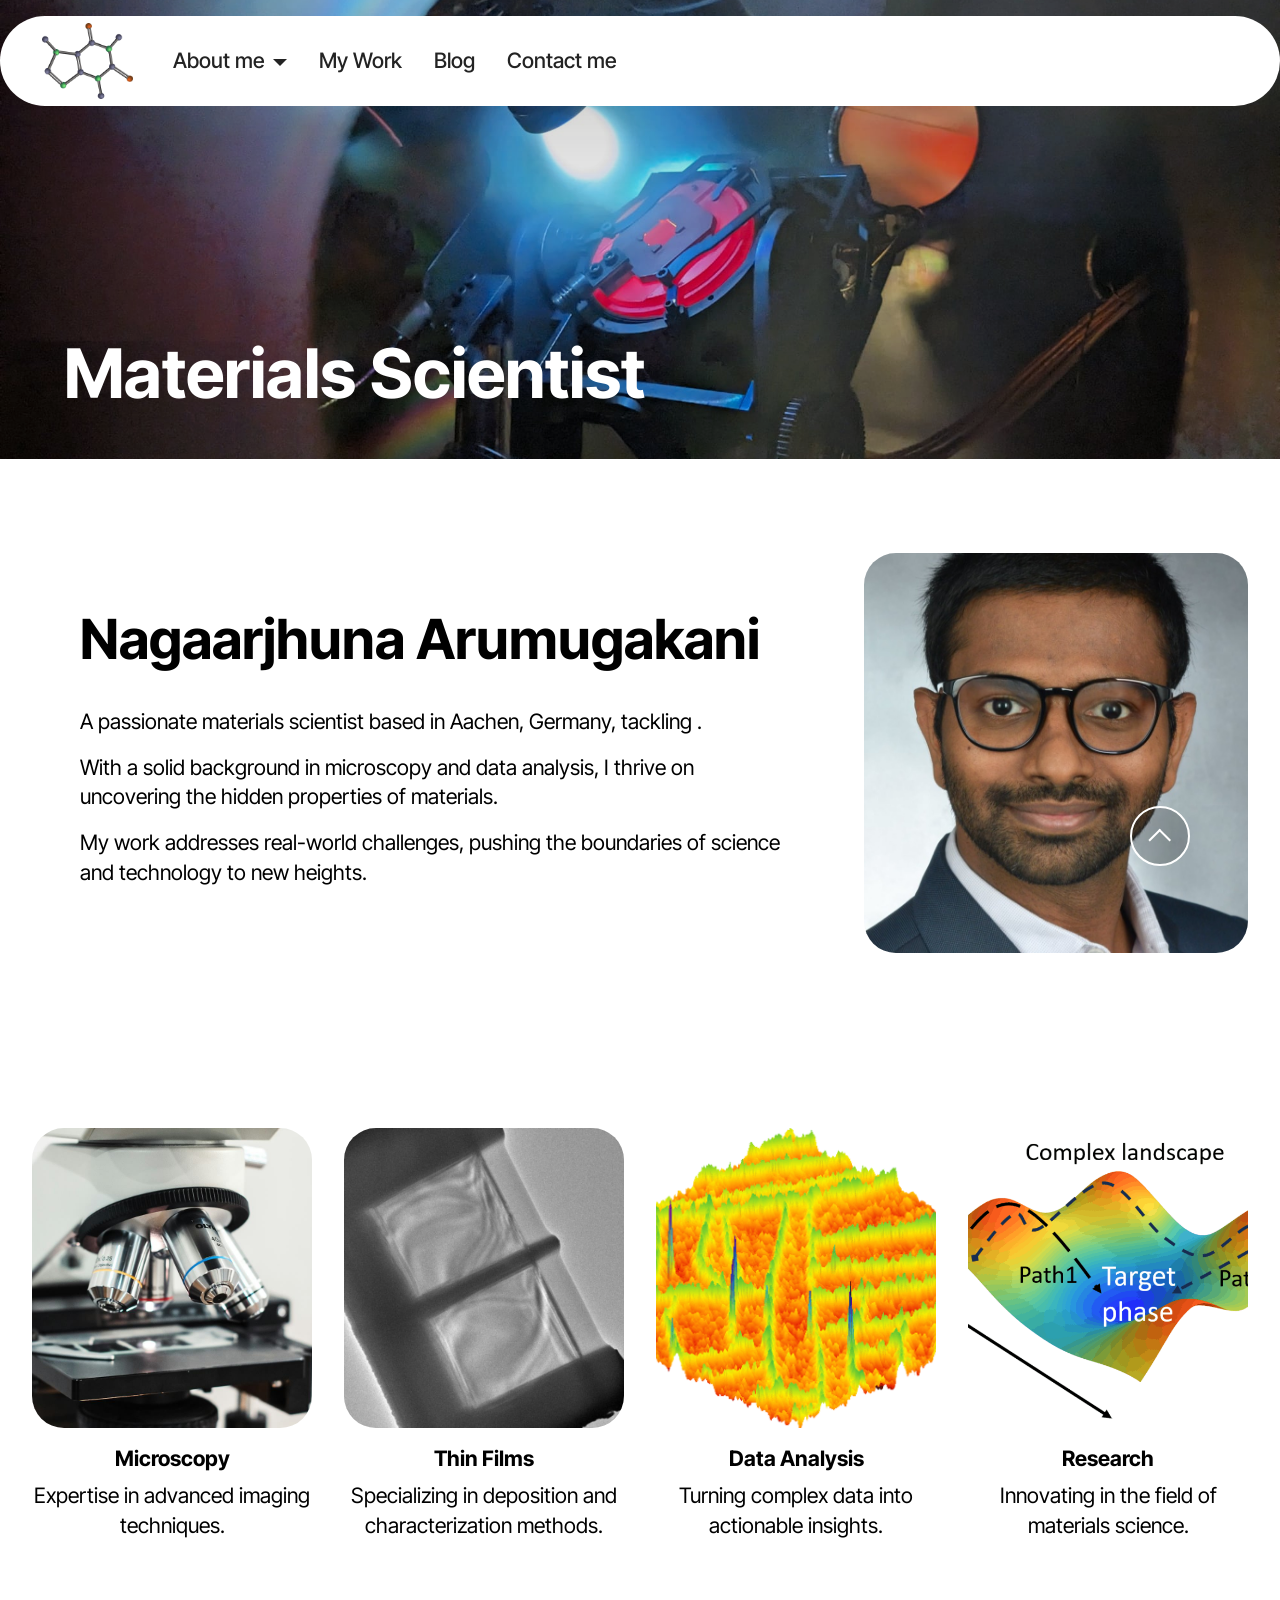
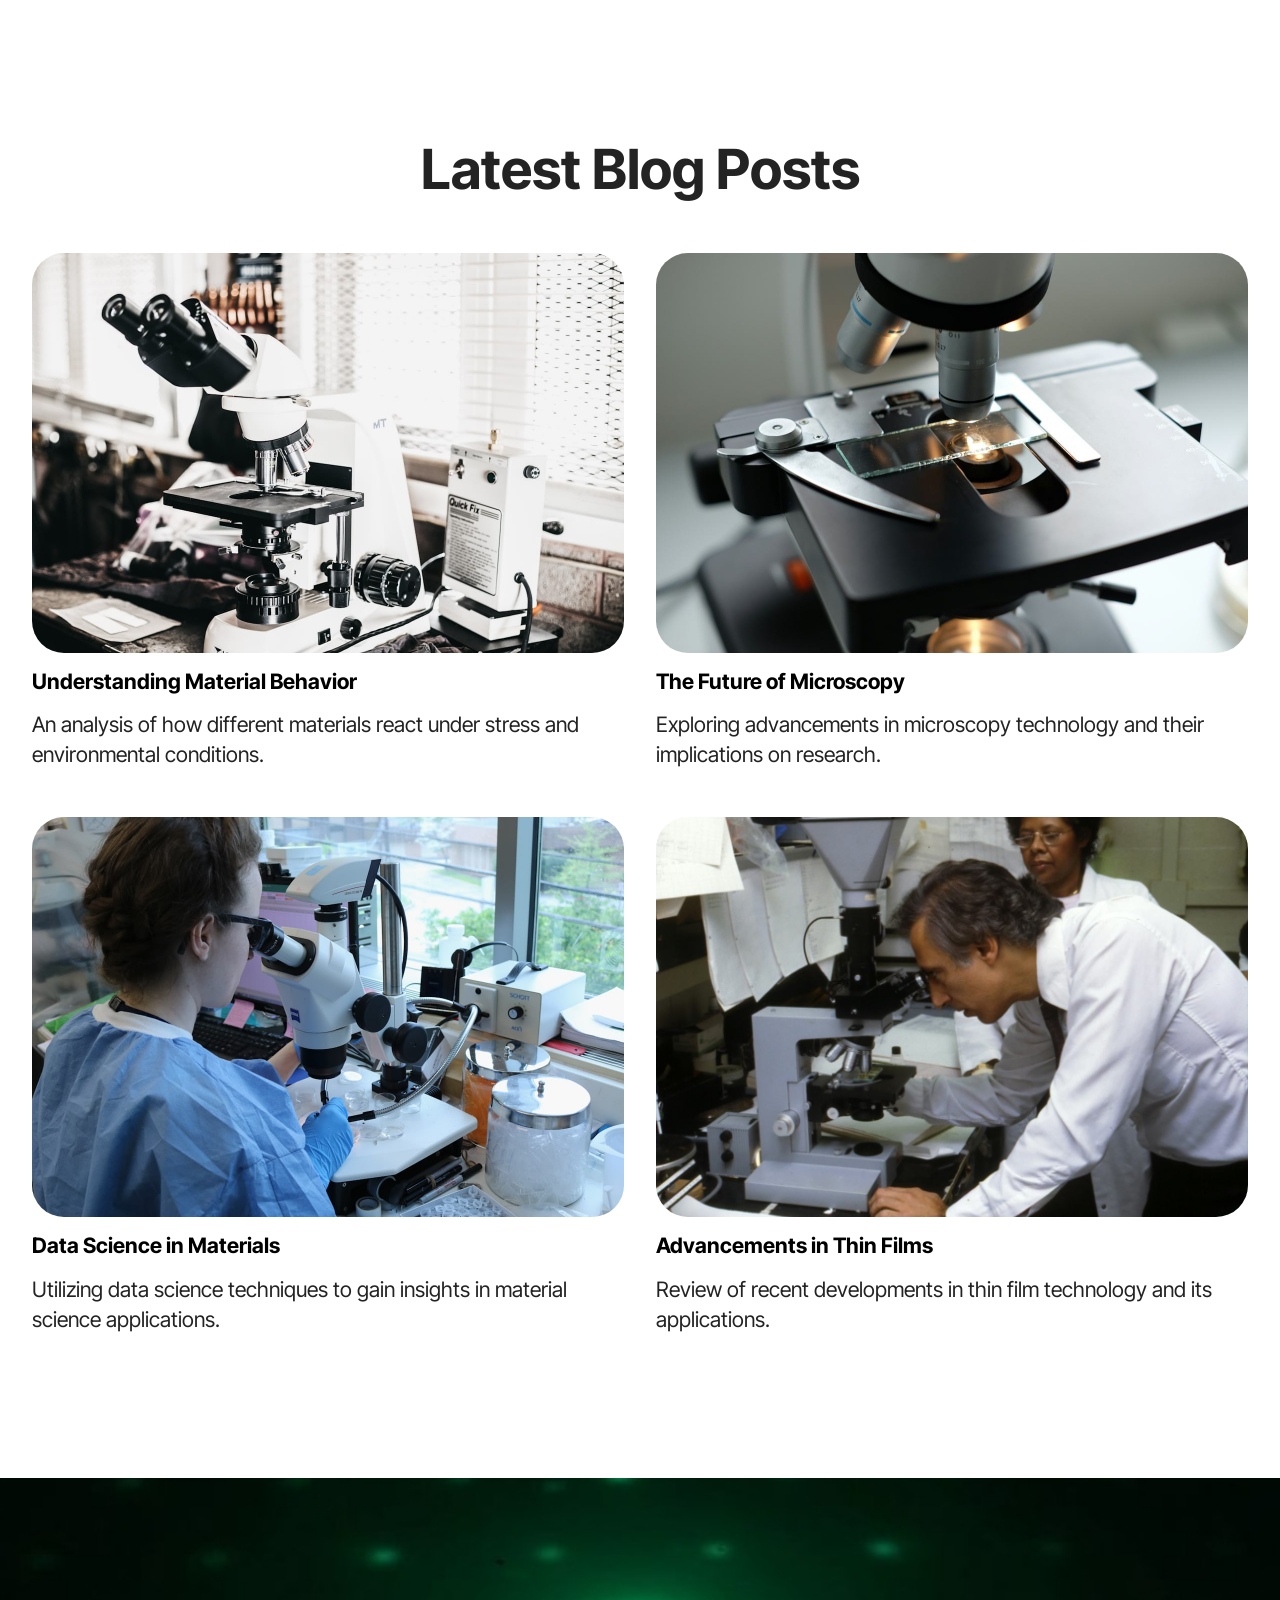
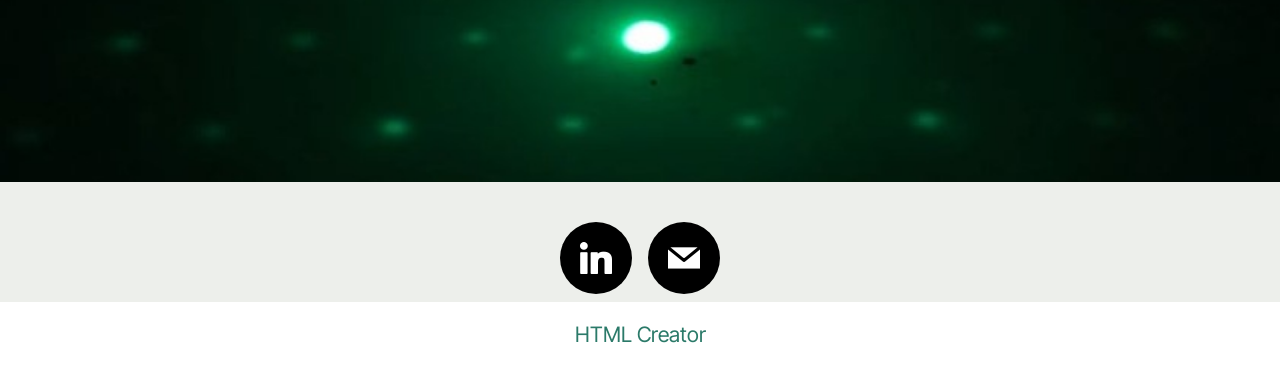
==== commit 15be65ab: "Add files via upload PhD_journey finish" ====
--- a/index.html
+++ b/index.html
@@ -19,10 +19,11 @@
   <link rel="stylesheet" href="assets/bootstrap/css/bootstrap.min.css">
   <link rel="stylesheet" href="assets/animatecss/animate.css">
   <link rel="stylesheet" href="assets/dropdown/css/style.css">
+  <link rel="stylesheet" href="assets/socicon/css/styles.css">
   <link rel="stylesheet" href="assets/theme/css/style.css">
   <link rel="preload" href="https://fonts.googleapis.com/css?family=Inter+Tight:100,200,300,400,500,600,700,800,900,100i,200i,300i,400i,500i,600i,700i,800i,900i&display=swap" as="style" onload="this.onload=null;this.rel='stylesheet'">
   <noscript><link rel="stylesheet" href="https://fonts.googleapis.com/css?family=Inter+Tight:100,200,300,400,500,600,700,800,900,100i,200i,300i,400i,500i,600i,700i,800i,900i&display=swap"></noscript>
-  <link rel="preload" as="style" href="assets/mobirise/css/mbr-additional.css?v=Aq9b2s"><link rel="stylesheet" href="assets/mobirise/css/mbr-additional.css?v=Aq9b2s" type="text/css">
+  <link rel="preload" as="style" href="assets/mobirise/css/mbr-additional.css?v=33G9Sj"><link rel="stylesheet" href="assets/mobirise/css/mbr-additional.css?v=33G9Sj" type="text/css">
 
   
   
@@ -52,14 +53,14 @@
 				</div>
 			</button>
 			<div class="collapse navbar-collapse" id="navbarSupportedContent">
-				<ul class="navbar-nav nav-dropdown nav-right" data-app-modern-menu="true"><li class="nav-item">
-						<a class="nav-link link text-black text-primary display-4" href="About.html">About</a>
+				<ul class="navbar-nav nav-dropdown nav-right" data-app-modern-menu="true"><li class="nav-item dropdown">
+						<a class="nav-link link text-black text-primary dropdown-toggle display-4" href="About.html" data-toggle="dropdown-submenu" data-bs-toggle="dropdown" data-bs-auto-close="outside" aria-expanded="false">About me</a><div class="dropdown-menu" aria-labelledby="dropdown-713"><a class="text-black text-primary dropdown-item display-4" href="About.html">Career</a><a class="text-black text-primary show dropdown-item display-4" href="PhD_Journey.html">PhD timeline</a></div>
 					</li>
 					<li class="nav-item">
 						<a class="nav-link link text-black text-primary display-4" href="Mywork.html" aria-expanded="false">My Work</a>
 					</li><li class="nav-item"><a class="nav-link link text-black text-primary display-4" href="Blog.html">Blog</a></li>
 					<li class="nav-item">
-						<a class="nav-link link text-black text-primary display-4" href="Letstalk.html">Lets Talk</a>
+						<a class="nav-link link text-black text-primary display-4" href="Contact_me.html">Contact me</a>
 					</li></ul>
 				
 				
@@ -269,9 +270,42 @@
     <div class="container">
         <div class="row"></div>
     </div>
-</section><section class="display-7" style="padding: 0;align-items: center;justify-content: center;flex-wrap: wrap;    align-content: center;display: flex;position: relative;height: 4rem;"><a href="https://mobiri.se/" style="flex: 1 1;height: 4rem;position: absolute;width: 100%;z-index: 1;"><img alt="" style="height: 4rem;" src="[data-uri]"></a><p style="margin: 0;text-align: center;" class="display-7">&#8204;</p><a style="z-index:1" href="https://mobirise.com/builder/no-code-website-builder.html">No Code Website Builder</a></section><script src="assets/bootstrap/js/bootstrap.bundle.min.js"></script>  <script src="assets/smoothscroll/smooth-scroll.js"></script>  <script src="assets/ytplayer/index.js"></script>  <script src="assets/dropdown/js/navbar-dropdown.js"></script>  <script src="assets/theme/js/script.js"></script>  
-  
-  
-  <input name="animation" type="hidden">
+</section>
+
+<section data-bs-version="5.1" class="footer3 cid-vvkiK9LK3a" once="footers" id="footer03-1s">
+
+        
+
+    
+
+    <div class="container">
+        <div class="row">
+            
+
+            <div class="col-12 mt-4">
+                <div class="social-row">
+                    <div class="soc-item">
+                        <a href="https://www.linkedin.com/in/nagaarjhuna-arumugakani/" target="_blank">
+                            <span class="mbr-iconfont display-7 socicon-linkedin socicon"></span>
+                        </a>
+                    </div>
+                    <div class="soc-item">
+                        <a href="mailto:nagaarjhuna1993@gmail.com">
+                            <span class="mbr-iconfont socicon-mail socicon"></span>
+                        </a>
+                    </div>
+                    
+                    
+                    
+                </div>
+            </div>
+            
+        </div>
+    </div>
+</section><section class="display-7" style="padding: 0;align-items: center;justify-content: center;flex-wrap: wrap;    align-content: center;display: flex;position: relative;height: 4rem;"><a href="https://mobiri.se/" style="flex: 1 1;height: 4rem;position: absolute;width: 100%;z-index: 1;"><img alt="" style="height: 4rem;" src="[data-uri]"></a><p style="margin: 0;text-align: center;" class="display-7">&#8204;</p><a style="z-index:1" href="https://mobirise.com/html-builder.html">HTML Creator</a></section><script src="assets/bootstrap/js/bootstrap.bundle.min.js"></script>  <script src="assets/smoothscroll/smooth-scroll.js"></script>  <script src="assets/ytplayer/index.js"></script>  <script src="assets/dropdown/js/navbar-dropdown.js"></script>  <script src="assets/theme/js/script.js"></script>  
+  
+  
+ <div id="scrollToTop" class="scrollToTop mbr-arrow-up"><a style="text-align: center;"><i class="mbr-arrow-up-icon mbr-arrow-up-icon-cm cm-icon cm-icon-smallarrow-up"></i></a></div>
+    <input name="animation" type="hidden">
   </body>
 </html>
--- a/assets/socicon/css/styles.css
+++ b/assets/socicon/css/styles.css
@@ -0,0 +1,940 @@
+@charset "UTF-8";
+
+@font-face {
+  font-family: 'Socicon';
+  src:  url('../fonts/socicon.eot');
+  src:  url('../fonts/socicon.eot?#iefix') format('embedded-opentype'),
+    url('../fonts/socicon.woff2') format('woff2'),
+    url('../fonts/socicon.ttf') format('truetype'),
+    url('../fonts/socicon.woff') format('woff'),
+    url('../fonts/socicon.svg#socicon') format('svg');
+  font-weight: normal;
+  font-style: normal;
+  font-display: swap;
+}
+
+[data-icon]:before {
+  font-family: "socicon" !important;
+  content: attr(data-icon);
+  font-style: normal !important;
+  font-weight: normal !important;
+  font-variant: normal !important;
+  text-transform: none !important;
+  speak: none;
+  line-height: 1;
+  -webkit-font-smoothing: antialiased;
+  -moz-osx-font-smoothing: grayscale;
+}
+
+[class^="socicon-"], [class*=" socicon-"] {
+  /* use !important to prevent issues with browser extensions that change fonts */
+  font-family: 'Socicon' !important;
+  speak: none;
+  font-style: normal;
+  font-weight: normal;
+  font-variant: normal;
+  text-transform: none;
+  line-height: 1;
+
+  /* Better Font Rendering =========== */
+  -webkit-font-smoothing: antialiased;
+  -moz-osx-font-smoothing: grayscale;
+}
+
+.socicon-500px:before {
+  content: "\e000";
+}
+.socicon-8tracks:before {
+  content: "\e001";
+}
+.socicon-airbnb:before {
+  content: "\e002";
+}
+.socicon-alliance:before {
+  content: "\e003";
+}
+.socicon-amazon:before {
+  content: "\e004";
+}
+.socicon-amplement:before {
+  content: "\e005";
+}
+.socicon-android:before {
+  content: "\e006";
+}
+.socicon-angellist:before {
+  content: "\e007";
+}
+.socicon-apple:before {
+  content: "\e008";
+}
+.socicon-appnet:before {
+  content: "\e009";
+}
+.socicon-baidu:before {
+  content: "\e00a";
+}
+.socicon-bandcamp:before {
+  content: "\e00b";
+}
+.socicon-battlenet:before {
+  content: "\e00c";
+}
+.socicon-mixer:before {
+  content: "\e00d";
+}
+.socicon-bebee:before {
+  content: "\e00e";
+}
+.socicon-bebo:before {
+  content: "\e00f";
+}
+.socicon-behance:before {
+  content: "\e010";
+}
+.socicon-blizzard:before {
+  content: "\e011";
+}
+.socicon-blogger:before {
+  content: "\e012";
+}
+.socicon-buffer:before {
+  content: "\e013";
+}
+.socicon-chrome:before {
+  content: "\e014";
+}
+.socicon-coderwall:before {
+  content: "\e015";
+}
+.socicon-curse:before {
+  content: "\e016";
+}
+.socicon-dailymotion:before {
+  content: "\e017";
+}
+.socicon-deezer:before {
+  content: "\e018";
+}
+.socicon-delicious:before {
+  content: "\e019";
+}
+.socicon-deviantart:before {
+  content: "\e01a";
+}
+.socicon-diablo:before {
+  content: "\e01b";
+}
+.socicon-digg:before {
+  content: "\e01c";
+}
+.socicon-discord:before {
+  content: "\e01d";
+}
+.socicon-disqus:before {
+  content: "\e01e";
+}
+.socicon-douban:before {
+  content: "\e01f";
+}
+.socicon-draugiem:before {
+  content: "\e020";
+}
+.socicon-dribbble:before {
+  content: "\e021";
+}
+.socicon-drupal:before {
+  content: "\e022";
+}
+.socicon-ebay:before {
+  content: "\e023";
+}
+.socicon-ello:before {
+  content: "\e024";
+}
+.socicon-endomodo:before {
+  content: "\e025";
+}
+.socicon-envato:before {
+  content: "\e026";
+}
+.socicon-etsy:before {
+  content: "\e027";
+}
+.socicon-facebook:before {
+  content: "\e028";
+}
+.socicon-feedburner:before {
+  content: "\e029";
+}
+.socicon-filmweb:before {
+  content: "\e02a";
+}
+.socicon-firefox:before {
+  content: "\e02b";
+}
+.socicon-flattr:before {
+  content: "\e02c";
+}
+.socicon-flickr:before {
+  content: "\e02d";
+}
+.socicon-formulr:before {
+  content: "\e02e";
+}
+.socicon-forrst:before {
+  content: "\e02f";
+}
+.socicon-foursquare:before {
+  content: "\e030";
+}
+.socicon-friendfeed:before {
+  content: "\e031";
+}
+.socicon-github:before {
+  content: "\e032";
+}
+.socicon-goodreads:before {
+  content: "\e033";
+}
+.socicon-google:before {
+  content: "\e034";
+}
+.socicon-googlescholar:before {
+  content: "\e035";
+}
+.socicon-googlegroups:before {
+  content: "\e036";
+}
+.socicon-googlephotos:before {
+  content: "\e037";
+}
+.socicon-googleplus:before {
+  content: "\e038";
+}
+.socicon-grooveshark:before {
+  content: "\e039";
+}
+.socicon-hackerrank:before {
+  content: "\e03a";
+}
+.socicon-hearthstone:before {
+  content: "\e03b";
+}
+.socicon-hellocoton:before {
+  content: "\e03c";
+}
+.socicon-heroes:before {
+  content: "\e03d";
+}
+.socicon-smashcast:before {
+  content: "\e03e";
+}
+.socicon-horde:before {
+  content: "\e03f";
+}
+.socicon-houzz:before {
+  content: "\e040";
+}
+.socicon-icq:before {
+  content: "\e041";
+}
+.socicon-identica:before {
+  content: "\e042";
+}
+.socicon-imdb:before {
+  content: "\e043";
+}
+.socicon-instagram:before {
+  content: "\e044";
+}
+.socicon-issuu:before {
+  content: "\e045";
+}
+.socicon-istock:before {
+  content: "\e046";
+}
+.socicon-itunes:before {
+  content: "\e047";
+}
+.socicon-keybase:before {
+  content: "\e048";
+}
+.socicon-lanyrd:before {
+  content: "\e049";
+}
+.socicon-lastfm:before {
+  content: "\e04a";
+}
+.socicon-line:before {
+  content: "\e04b";
+}
+.socicon-linkedin:before {
+  content: "\e04c";
+}
+.socicon-livejournal:before {
+  content: "\e04d";
+}
+.socicon-lyft:before {
+  content: "\e04e";
+}
+.socicon-macos:before {
+  content: "\e04f";
+}
+.socicon-mail:before {
+  content: "\e050";
+}
+.socicon-medium:before {
+  content: "\e051";
+}
+.socicon-meetup:before {
+  content: "\e052";
+}
+.socicon-mixcloud:before {
+  content: "\e053";
+}
+.socicon-modelmayhem:before {
+  content: "\e054";
+}
+.socicon-mumble:before {
+  content: "\e055";
+}
+.socicon-myspace:before {
+  content: "\e056";
+}
+.socicon-newsvine:before {
+  content: "\e057";
+}
+.socicon-nintendo:before {
+  content: "\e058";
+}
+.socicon-npm:before {
+  content: "\e059";
+}
+.socicon-odnoklassniki:before {
+  content: "\e05a";
+}
+.socicon-openid:before {
+  content: "\e05b";
+}
+.socicon-opera:before {
+  content: "\e05c";
+}
+.socicon-outlook:before {
+  content: "\e05d";
+}
+.socicon-overwatch:before {
+  content: "\e05e";
+}
+.socicon-patreon:before {
+  content: "\e05f";
+}
+.socicon-paypal:before {
+  content: "\e060";
+}
+.socicon-periscope:before {
+  content: "\e061";
+}
+.socicon-persona:before {
+  content: "\e062";
+}
+.socicon-pinterest:before {
+  content: "\e063";
+}
+.socicon-play:before {
+  content: "\e064";
+}
+.socicon-player:before {
+  content: "\e065";
+}
+.socicon-playstation:before {
+  content: "\e066";
+}
+.socicon-pocket:before {
+  content: "\e067";
+}
+.socicon-qq:before {
+  content: "\e068";
+}
+.socicon-quora:before {
+  content: "\e069";
+}
+.socicon-raidcall:before {
+  content: "\e06a";
+}
+.socicon-ravelry:before {
+  content: "\e06b";
+}
+.socicon-reddit:before {
+  content: "\e06c";
+}
+.socicon-renren:before {
+  content: "\e06d";
+}
+.socicon-researchgate:before {
+  content: "\e06e";
+}
+.socicon-residentadvisor:before {
+  content: "\e06f";
+}
+.socicon-reverbnation:before {
+  content: "\e070";
+}
+.socicon-rss:before {
+  content: "\e071";
+}
+.socicon-sharethis:before {
+  content: "\e072";
+}
+.socicon-skype:before {
+  content: "\e073";
+}
+.socicon-slideshare:before {
+  content: "\e074";
+}
+.socicon-smugmug:before {
+  content: "\e075";
+}
+.socicon-snapchat:before {
+  content: "\e076";
+}
+.socicon-songkick:before {
+  content: "\e077";
+}
+.socicon-soundcloud:before {
+  content: "\e078";
+}
+.socicon-spotify:before {
+  content: "\e079";
+}
+.socicon-stackexchange:before {
+  content: "\e07a";
+}
+.socicon-stackoverflow:before {
+  content: "\e07b";
+}
+.socicon-starcraft:before {
+  content: "\e07c";
+}
+.socicon-stayfriends:before {
+  content: "\e07d";
+}
+.socicon-steam:before {
+  content: "\e07e";
+}
+.socicon-storehouse:before {
+  content: "\e07f";
+}
+.socicon-strava:before {
+  content: "\e080";
+}
+.socicon-streamjar:before {
+  content: "\e081";
+}
+.socicon-stumbleupon:before {
+  content: "\e082";
+}
+.socicon-swarm:before {
+  content: "\e083";
+}
+.socicon-teamspeak:before {
+  content: "\e084";
+}
+.socicon-teamviewer:before {
+  content: "\e085";
+}
+.socicon-technorati:before {
+  content: "\e086";
+}
+.socicon-telegram:before {
+  content: "\e087";
+}
+.socicon-tripadvisor:before {
+  content: "\e088";
+}
+.socicon-tripit:before {
+  content: "\e089";
+}
+.socicon-triplej:before {
+  content: "\e08a";
+}
+.socicon-tumblr:before {
+  content: "\e08b";
+}
+.socicon-twitch:before {
+  content: "\e08c";
+}
+.socicon-twitter:before {
+  content: "\e08d";
+}
+.socicon-uber:before {
+  content: "\e08e";
+}
+.socicon-ventrilo:before {
+  content: "\e08f";
+}
+.socicon-viadeo:before {
+  content: "\e090";
+}
+.socicon-viber:before {
+  content: "\e091";
+}
+.socicon-viewbug:before {
+  content: "\e092";
+}
+.socicon-vimeo:before {
+  content: "\e093";
+}
+.socicon-vine:before {
+  content: "\e094";
+}
+.socicon-vkontakte:before {
+  content: "\e095";
+}
+.socicon-warcraft:before {
+  content: "\e096";
+}
+.socicon-wechat:before {
+  content: "\e097";
+}
+.socicon-weibo:before {
+  content: "\e098";
+}
+.socicon-whatsapp:before {
+  content: "\e099";
+}
+.socicon-wikipedia:before {
+  content: "\e09a";
+}
+.socicon-windows:before {
+  content: "\e09b";
+}
+.socicon-wordpress:before {
+  content: "\e09c";
+}
+.socicon-wykop:before {
+  content: "\e09d";
+}
+.socicon-xbox:before {
+  content: "\e09e";
+}
+.socicon-xing:before {
+  content: "\e09f";
+}
+.socicon-yahoo:before {
+  content: "\e0a0";
+}
+.socicon-yammer:before {
+  content: "\e0a1";
+}
+.socicon-yandex:before {
+  content: "\e0a2";
+}
+.socicon-yelp:before {
+  content: "\e0a3";
+}
+.socicon-younow:before {
+  content: "\e0a4";
+}
+.socicon-youtube:before {
+  content: "\e0a5";
+}
+.socicon-zapier:before {
+  content: "\e0a6";
+}
+.socicon-zerply:before {
+  content: "\e0a7";
+}
+.socicon-zomato:before {
+  content: "\e0a8";
+}
+.socicon-zynga:before {
+  content: "\e0a9";
+}
+.socicon-bluesky:before {
+  content: "\e0aa";
+}
+.socicon-threads:before {
+  content: "\e0ab";
+}
+.socicon-spreadshirt:before {
+  content: "\e901";
+}
+.socicon-gamejolt:before {
+  content: "\e902";
+}
+.socicon-trello:before {
+  content: "\e903";
+}
+.socicon-tunein:before {
+  content: "\e904";
+}
+.socicon-bloglovin:before {
+  content: "\e905";
+}
+.socicon-gamewisp:before {
+  content: "\e906";
+}
+.socicon-messenger:before {
+  content: "\e907";
+}
+.socicon-pandora:before {
+  content: "\e908";
+}
+.socicon-augment:before {
+  content: "\e909";
+}
+.socicon-bitbucket:before {
+  content: "\e90a";
+}
+.socicon-fyuse:before {
+  content: "\e90b";
+}
+.socicon-yt-gaming:before {
+  content: "\e90c";
+}
+.socicon-sketchfab:before {
+  content: "\e90d";
+}
+.socicon-mobcrush:before {
+  content: "\e90e";
+}
+.socicon-microsoft:before {
+  content: "\e90f";
+}
+.socicon-realtor:before {
+  content: "\e910";
+}
+.socicon-tidal:before {
+  content: "\e911";
+}
+.socicon-qobuz:before {
+  content: "\e912";
+}
+.socicon-natgeo:before {
+  content: "\e913";
+}
+.socicon-mastodon:before {
+  content: "\e914";
+}
+.socicon-unsplash:before {
+  content: "\e915";
+}
+.socicon-homeadvisor:before {
+  content: "\e916";
+}
+.socicon-angieslist:before {
+  content: "\e917";
+}
+.socicon-codepen:before {
+  content: "\e918";
+}
+.socicon-slack:before {
+  content: "\e919";
+}
+.socicon-openaigym:before {
+  content: "\e91a";
+}
+.socicon-logmein:before {
+  content: "\e91b";
+}
+.socicon-fiverr:before {
+  content: "\e91c";
+}
+.socicon-gotomeeting:before {
+  content: "\e91d";
+}
+.socicon-aliexpress:before {
+  content: "\e91e";
+}
+.socicon-guru:before {
+  content: "\e91f";
+}
+.socicon-appstore:before {
+  content: "\e920";
+}
+.socicon-homes:before {
+  content: "\e921";
+}
+.socicon-zoom:before {
+  content: "\e922";
+}
+.socicon-alibaba:before {
+  content: "\e923";
+}
+.socicon-craigslist:before {
+  content: "\e924";
+}
+.socicon-wix:before {
+  content: "\e925";
+}
+.socicon-redfin:before {
+  content: "\e926";
+}
+.socicon-googlecalendar:before {
+  content: "\e927";
+}
+.socicon-shopify:before {
+  content: "\e928";
+}
+.socicon-freelancer:before {
+  content: "\e929";
+}
+.socicon-seedrs:before {
+  content: "\e92a";
+}
+.socicon-bing:before {
+  content: "\e92b";
+}
+.socicon-doodle:before {
+  content: "\e92c";
+}
+.socicon-bonanza:before {
+  content: "\e92d";
+}
+.socicon-squarespace:before {
+  content: "\e92e";
+}
+.socicon-toptal:before {
+  content: "\e92f";
+}
+.socicon-gust:before {
+  content: "\e930";
+}
+.socicon-ask:before {
+  content: "\e931";
+}
+.socicon-trulia:before {
+  content: "\e932";
+}
+.socicon-loomly:before {
+  content: "\e933";
+}
+.socicon-ghost:before {
+  content: "\e934";
+}
+.socicon-upwork:before {
+  content: "\e935";
+}
+.socicon-fundable:before {
+  content: "\e936";
+}
+.socicon-booking:before {
+  content: "\e937";
+}
+.socicon-googlemaps:before {
+  content: "\e938";
+}
+.socicon-zillow:before {
+  content: "\e939";
+}
+.socicon-niconico:before {
+  content: "\e93a";
+}
+.socicon-toneden:before {
+  content: "\e93b";
+}
+.socicon-crunchbase:before {
+  content: "\e93c";
+}
+.socicon-homefy:before {
+  content: "\e93d";
+}
+.socicon-calendly:before {
+  content: "\e93e";
+}
+.socicon-livemaster:before {
+  content: "\e93f";
+}
+.socicon-udemy:before {
+  content: "\e940";
+}
+.socicon-codered:before {
+  content: "\e941";
+}
+.socicon-origin:before {
+  content: "\e942";
+}
+.socicon-nextdoor:before {
+  content: "\e943";
+}
+.socicon-portfolio:before {
+  content: "\e944";
+}
+.socicon-instructables:before {
+  content: "\e945";
+}
+.socicon-gitlab:before {
+  content: "\e946";
+}
+.socicon-hackernews:before {
+  content: "\e947";
+}
+.socicon-smashwords:before {
+  content: "\e948";
+}
+.socicon-kobo:before {
+  content: "\e949";
+}
+.socicon-bookbub:before {
+  content: "\e94a";
+}
+.socicon-mailru:before {
+  content: "\e94b";
+}
+.socicon-moddb:before {
+  content: "\e94c";
+}
+.socicon-indiedb:before {
+  content: "\e94d";
+}
+.socicon-traxsource:before {
+  content: "\e94e";
+}
+.socicon-gamefor:before {
+  content: "\e94f";
+}
+.socicon-pixiv:before {
+  content: "\e950";
+}
+.socicon-myanimelist:before {
+  content: "\e951";
+}
+.socicon-blackberry:before {
+  content: "\e952";
+}
+.socicon-wickr:before {
+  content: "\e953";
+}
+.socicon-spip:before {
+  content: "\e954";
+}
+.socicon-napster:before {
+  content: "\e955";
+}
+.socicon-beatport:before {
+  content: "\e956";
+}
+.socicon-hackerone:before {
+  content: "\e957";
+}
+.socicon-internet:before {
+  content: "\e958";
+}
+.socicon-ubuntu:before {
+  content: "\e959";
+}
+.socicon-artstation:before {
+  content: "\e95a";
+}
+.socicon-invision:before {
+  content: "\e95b";
+}
+.socicon-torial:before {
+  content: "\e95c";
+}
+.socicon-collectorz:before {
+  content: "\e95d";
+}
+.socicon-seenthis:before {
+  content: "\e95e";
+}
+.socicon-googleplaymusic:before {
+  content: "\e95f";
+}
+.socicon-debian:before {
+  content: "\e960";
+}
+.socicon-filmfreeway:before {
+  content: "\e961";
+}
+.socicon-gnome:before {
+  content: "\e962";
+}
+.socicon-itchio:before {
+  content: "\e963";
+}
+.socicon-jamendo:before {
+  content: "\e964";
+}
+.socicon-mix:before {
+  content: "\e965";
+}
+.socicon-sharepoint:before {
+  content: "\e966";
+}
+.socicon-tinder:before {
+  content: "\e967";
+}
+.socicon-windguru:before {
+  content: "\e968";
+}
+.socicon-cdbaby:before {
+  content: "\e969";
+}
+.socicon-elementaryos:before {
+  content: "\e96a";
+}
+.socicon-stage32:before {
+  content: "\e96b";
+}
+.socicon-tiktok:before {
+  content: "\e96c";
+}
+.socicon-gitter:before {
+  content: "\e96d";
+}
+.socicon-letterboxd:before {
+  content: "\e96e";
+}
+.socicon-threema:before {
+  content: "\e96f";
+}
+.socicon-splice:before {
+  content: "\e970";
+}
+.socicon-metapop:before {
+  content: "\e971";
+}
+.socicon-naver:before {
+  content: "\e972";
+}
+.socicon-remote:before {
+  content: "\e973";
+}
+.socicon-flipboard:before {
+  content: "\e974";
+}
+.socicon-googlehangouts:before {
+  content: "\e975";
+}
+.socicon-dlive:before {
+  content: "\e976";
+}
+.socicon-vsco:before {
+  content: "\e977";
+}
+.socicon-stitcher:before {
+  content: "\e978";
+}
+.socicon-avvo:before {
+  content: "\e979";
+}
+.socicon-redbubble:before {
+  content: "\e97a";
+}
+.socicon-society6:before {
+  content: "\e97b";
+}
+.socicon-zazzle:before {
+  content: "\e97c";
+}
+.socicon-eitaa:before {
+  content: "\e97d";
+}
+.socicon-soroush:before {
+  content: "\e97e";
+}
+.socicon-bale:before {
+  content: "\e97f";
+}
--- a/assets/mobirise/css/mbr-additional.css
+++ b/assets/mobirise/css/mbr-additional.css
@@ -46,11 +46,11 @@
 }
 .display-5 {
   font-family: 'Inter Tight', sans-serif;
-  font-size: 2rem;
+  font-size: 1.4rem;
   line-height: 1.5;
 }
 .display-5 > .mbr-iconfont {
-  font-size: 2.5rem;
+  font-size: 1.75rem;
 }
 .display-7 {
   font-family: 'Inter Tight', sans-serif;
@@ -87,9 +87,9 @@
     line-height: calc( 1.4 * (1.14rem + (1.4 - 1.14) * ((100vw - 20rem) / (48 - 20))));
   }
   .display-5 {
-    font-size: 1.6rem;
-    font-size: calc( 1.35rem + (2 - 1.35) * ((100vw - 20rem) / (48 - 20)));
-    line-height: calc( 1.4 * (1.35rem + (2 - 1.35) * ((100vw - 20rem) / (48 - 20))));
+    font-size: 1.12rem;
+    font-size: calc( 1.14rem + (1.4 - 1.14) * ((100vw - 20rem) / (48 - 20)));
+    line-height: calc( 1.4 * (1.14rem + (1.4 - 1.14) * ((100vw - 20rem) / (48 - 20))));
   }
   .display-7 {
     font-size: 1.12rem;
@@ -114,9 +114,9 @@
     line-height: calc( 1.4 * (1.14rem + (1.4 - 1.14) * ((100vw - 62rem) / (87 - 62))));
   }
   .display-5 {
-    font-size: 1.6rem;
-    font-size: calc( 1.35rem + (2 - 1.35) * ((100vw - 62rem) / (87 - 62)));
-    line-height: calc( 1.4 * (1.35rem + (2 - 1.35) * ((100vw - 62rem) / (87 - 62))));
+    font-size: 1.12rem;
+    font-size: calc( 1.14rem + (1.4 - 1.14) * ((100vw - 62rem) / (87 - 62)));
+    line-height: calc( 1.4 * (1.14rem + (1.4 - 1.14) * ((100vw - 62rem) / (87 - 62))));
   }
   .display-7 {
     font-size: 1.12rem;
@@ -637,8 +637,8 @@
   color: #ffffff;
 }
 /* Scroll to top button*/
-.scrollToTop_wraper {
-  display: none;
+#scrollToTop a {
+  border-radius: 100px;
 }
 .form-control {
   font-family: 'Inter Tight', sans-serif;
@@ -1561,3 +1561,1310 @@
   background-image: url("../../../assets/images/pxl-20230908-165703246-2000x1500.jpeg");
   overflow: hidden;
 }
+.cid-vvkiK9LK3a {
+  padding-top: 0rem;
+  padding-bottom: 0rem;
+  background-color: #edefeb;
+}
+.cid-vvkiK9LK3a .social-row {
+  display: flex;
+  justify-content: center;
+  align-items: center;
+  flex-wrap: wrap;
+}
+.cid-vvkiK9LK3a .social-row .soc-item {
+  margin: 8px;
+}
+.cid-vvkiK9LK3a .social-row .soc-item a:hover .mbr-iconfont,
+.cid-vvkiK9LK3a .social-row .soc-item a:focus .mbr-iconfont {
+  background-color: #9fe870;
+}
+.cid-vvkiK9LK3a .social-row .soc-item a .mbr-iconfont {
+  width: 72px;
+  height: 72px;
+  display: flex;
+  align-items: center;
+  justify-content: center;
+  border-radius: 100%;
+  font-size: 32px;
+  background-color: #000000;
+  color: #ffffff;
+  transition: all 0.3s ease-in-out;
+}
+.cid-vvkiK9LK3a .row-links {
+  width: 100%;
+  justify-content: center;
+}
+.cid-vvkiK9LK3a .header-menu {
+  list-style: none;
+  display: flex;
+  justify-content: center;
+  flex-wrap: wrap;
+  padding: 0;
+  margin-bottom: 0;
+}
+.cid-vvkiK9LK3a .header-menu li {
+  padding: 0 1rem 1rem 1rem;
+}
+.cid-vvkiK9LK3a .header-menu li p {
+  margin: 0;
+}
+.cid-vvkiK9LK3a .copyright {
+  margin-bottom: 0;
+  color: #ffffff;
+  text-align: center;
+}
+.cid-vvkiK9LK3a .mbr-section-title {
+  color: #ffffff;
+}
+.cid-tJS6tZXiPa {
+  z-index: 1000;
+  width: 100%;
+  position: relative;
+}
+.cid-tJS6tZXiPa .dropdown-item:before {
+  font-family: Moririse2 !important;
+  content: "\e966";
+  display: inline-block;
+  width: 0;
+  position: absolute;
+  left: 1rem;
+  top: 0.5rem;
+  margin-right: 0.5rem;
+  line-height: 1;
+  font-size: inherit;
+  vertical-align: middle;
+  text-align: center;
+  overflow: hidden;
+  transform: scale(0, 1);
+  transition: all 0.25s ease-in-out;
+}
+@media (max-width: 767px) {
+  .cid-tJS6tZXiPa .navbar-toggler {
+    transform: scale(0.8);
+  }
+}
+.cid-tJS6tZXiPa .navbar-brand {
+  flex-shrink: 0;
+  align-items: center;
+  margin-right: 0;
+  padding: 10px 0;
+  transition: all 0.3s;
+  word-break: break-word;
+  z-index: 1;
+}
+.cid-tJS6tZXiPa .navbar-brand img {
+  max-width: 100%;
+  max-height: 100%;
+  border-radius: 0px !important;
+}
+.cid-tJS6tZXiPa .navbar-brand .navbar-caption {
+  line-height: inherit !important;
+}
+.cid-tJS6tZXiPa .navbar-brand .navbar-logo a {
+  outline: none;
+}
+.cid-tJS6tZXiPa .navbar-nav {
+  margin: auto;
+  margin-left: 0;
+}
+.cid-tJS6tZXiPa .navbar-nav .nav-item {
+  padding: 0 !important;
+  transition: .3s all !important;
+}
+.cid-tJS6tZXiPa .navbar-nav .nav-item .nav-link {
+  padding: 16px !important;
+  margin: 0 !important;
+  border-radius: 1rem !important;
+  transition: .3s all !important;
+}
+.cid-tJS6tZXiPa .navbar-nav .nav-item .nav-link:hover {
+  background-color: rgba(27, 31, 10, 0.06);
+}
+.cid-tJS6tZXiPa .navbar-nav .open .nav-link::after {
+  transform: rotate(180deg);
+}
+@media (min-width: 992px) {
+  .cid-tJS6tZXiPa .navbar-nav .open .nav-link::before {
+    content: "";
+    width: 100%;
+    height: 20px;
+    top: 100%;
+    background: transparent;
+    position: absolute;
+  }
+}
+.cid-tJS6tZXiPa .navbar-nav .dropdown-item {
+  padding: 12px !important;
+  border-radius: 0.5rem !important;
+  margin: 0 8px !important;
+  transition: .3s all !important;
+}
+.cid-tJS6tZXiPa .navbar-nav .dropdown-item:hover {
+  background-color: rgba(27, 31, 10, 0.06);
+}
+@media (min-width: 992px) {
+  .cid-tJS6tZXiPa .navbar-nav {
+    padding-left: 1.5rem;
+  }
+}
+.cid-tJS6tZXiPa .nav-link {
+  width: fit-content;
+  position: relative;
+}
+.cid-tJS6tZXiPa .navbar-logo {
+  padding-left: 2rem;
+  margin: 0 !important;
+}
+@media (max-width: 767px) {
+  .cid-tJS6tZXiPa .navbar-logo {
+    padding-left: 1rem;
+  }
+}
+.cid-tJS6tZXiPa .navbar-caption {
+  padding-left: 1rem;
+  padding-right: .5rem;
+}
+@media (max-width: 767px) {
+  .cid-tJS6tZXiPa .nav-dropdown {
+    padding-bottom: 0.5rem;
+  }
+}
+.cid-tJS6tZXiPa .nav-dropdown .link.dropdown-toggle::after {
+  margin-left: 0.5rem;
+  margin-top: 0.2rem;
+  transition: .3s all;
+}
+.cid-tJS6tZXiPa .container {
+  display: flex;
+  height: 90px;
+  padding: 0.5rem 0.6rem;
+  flex-wrap: nowrap;
+  left: 0;
+  right: 0;
+  -webkit-box-pack: justify;
+  -ms-flex-pack: justify;
+  justify-content: flex-end;
+  -webkit-box-align: center;
+  -webkit-align-items: center;
+  -ms-flex-align: center;
+  align-items: center;
+  border-radius: 100vw;
+  margin-top: 1rem;
+  background-color: #ffffff;
+  box-shadow: 0 30px 60px 0 rgba(27, 31, 10, 0.08);
+}
+@media (max-width: 992px) {
+  .cid-tJS6tZXiPa .container {
+    padding-right: 2rem;
+  }
+}
+@media (max-width: 767px) {
+  .cid-tJS6tZXiPa .container {
+    width: 95%;
+    height: 56px !important;
+    padding-right: 1rem;
+    margin-top: 0rem;
+  }
+}
+.cid-tJS6tZXiPa .iconfont-wrapper {
+  color: #000000 !important;
+  font-size: 1.5rem;
+  padding-right: 0.5rem;
+}
+.cid-tJS6tZXiPa .dropdown-menu {
+  flex-wrap: wrap;
+  flex-direction: column;
+  max-width: 100%;
+  padding: 12px 4px !important;
+  border-radius: 1.5rem;
+  transition: .3s all !important;
+  min-width: auto;
+  background: #ffffff;
+}
+.cid-tJS6tZXiPa .nav-item:focus,
+.cid-tJS6tZXiPa .nav-link:focus {
+  outline: none;
+}
+.cid-tJS6tZXiPa .dropdown .dropdown-menu .dropdown-item {
+  width: auto;
+  transition: all 0.25s ease-in-out;
+}
+.cid-tJS6tZXiPa .dropdown .dropdown-menu .dropdown-item::after {
+  right: 0.5rem;
+}
+.cid-tJS6tZXiPa .dropdown .dropdown-menu .dropdown-item .mbr-iconfont {
+  margin-right: 0.5rem;
+  vertical-align: sub;
+}
+.cid-tJS6tZXiPa .dropdown .dropdown-menu .dropdown-item .mbr-iconfont:before {
+  display: inline-block;
+  transform: scale(1, 1);
+  transition: all 0.25s ease-in-out;
+}
+.cid-tJS6tZXiPa .collapsed .dropdown-menu .dropdown-item:before {
+  display: none;
+}
+.cid-tJS6tZXiPa .collapsed .dropdown .dropdown-menu .dropdown-item {
+  padding: 0.235em 1.5em 0.235em 1.5em !important;
+  transition: none;
+  margin: 0 !important;
+}
+.cid-tJS6tZXiPa .navbar {
+  min-height: 90px;
+  transition: all 0.3s;
+  border-bottom: 1px solid transparent;
+  background: transparent !important;
+  padding: 0 !important;
+  border: none !important;
+  box-shadow: none !important;
+  border-radius: 0 !important;
+}
+.cid-tJS6tZXiPa .navbar.opened {
+  transition: all 0.3s;
+}
+.cid-tJS6tZXiPa .navbar .dropdown-item {
+  padding: 0.5rem 1.8rem;
+}
+.cid-tJS6tZXiPa .navbar .navbar-logo img {
+  width: auto;
+}
+.cid-tJS6tZXiPa .navbar .navbar-collapse {
+  z-index: 1;
+  justify-content: flex-end;
+}
+.cid-tJS6tZXiPa .navbar.collapsed {
+  justify-content: center;
+}
+.cid-tJS6tZXiPa .navbar.collapsed .nav-item .nav-link::before {
+  display: none;
+}
+.cid-tJS6tZXiPa .navbar.collapsed.opened .dropdown-menu {
+  top: 0;
+}
+@media (min-width: 992px) {
+  .cid-tJS6tZXiPa .navbar.collapsed.opened:not(.navbar-short) .navbar-collapse {
+    max-height: calc(98.5vh - 4.8rem);
+  }
+}
+.cid-tJS6tZXiPa .navbar.collapsed .dropdown-menu .dropdown-submenu {
+  left: 0 !important;
+}
+.cid-tJS6tZXiPa .navbar.collapsed .dropdown-menu .dropdown-item:after {
+  right: auto;
+}
+.cid-tJS6tZXiPa .navbar.collapsed .dropdown-menu .dropdown-toggle[data-toggle="dropdown-submenu"]:after {
+  margin-left: 0.5rem;
+  margin-top: 0.2rem;
+  border-top: 0.35em solid;
+  border-right: 0.35em solid transparent;
+  border-left: 0.35em solid transparent;
+  border-bottom: 0;
+  top: 41%;
+}
+.cid-tJS6tZXiPa .navbar.collapsed ul.navbar-nav li {
+  margin: auto;
+}
+.cid-tJS6tZXiPa .navbar.collapsed .dropdown-menu .dropdown-item {
+  padding: 0.25rem 1.5rem;
+  text-align: center;
+}
+.cid-tJS6tZXiPa .navbar.collapsed .icons-menu {
+  padding-left: 0;
+  padding-right: 0;
+  padding-top: 0.5rem;
+  padding-bottom: 0.5rem;
+}
+@media (max-width: 767px) {
+  .cid-tJS6tZXiPa .navbar {
+    min-height: 72px;
+  }
+  .cid-tJS6tZXiPa .navbar .navbar-logo img {
+    height: 2rem !important;
+  }
+}
+@media (max-width: 991px) {
+  .cid-tJS6tZXiPa .navbar .nav-item .nav-link::before {
+    display: none;
+  }
+  .cid-tJS6tZXiPa .navbar.opened .dropdown-menu {
+    top: 0;
+  }
+  .cid-tJS6tZXiPa .navbar .dropdown-menu .dropdown-submenu {
+    left: 0 !important;
+  }
+  .cid-tJS6tZXiPa .navbar .dropdown-menu .dropdown-item:after {
+    right: auto;
+  }
+  .cid-tJS6tZXiPa .navbar .dropdown-menu .dropdown-toggle[data-toggle="dropdown-submenu"]:after {
+    margin-left: 0.5rem;
+    margin-top: 0.2rem;
+    border-top: 0.35em solid;
+    border-right: 0.35em solid transparent;
+    border-left: 0.35em solid transparent;
+    border-bottom: 0;
+    top: 40%;
+  }
+  .cid-tJS6tZXiPa .navbar .dropdown-menu .dropdown-item {
+    padding: 0.25rem 1.5rem !important;
+    text-align: center;
+  }
+  .cid-tJS6tZXiPa .navbar .navbar-brand {
+    flex-shrink: initial;
+    flex-basis: auto;
+    word-break: break-word;
+    padding-right: 10px;
+  }
+  .cid-tJS6tZXiPa .navbar .navbar-toggler {
+    flex-basis: auto;
+  }
+  .cid-tJS6tZXiPa .navbar .icons-menu {
+    padding-left: 0;
+    padding-top: 0.5rem;
+    padding-bottom: 0.5rem;
+  }
+}
+.cid-tJS6tZXiPa .navbar.navbar-short .navbar-logo img {
+  height: 2rem;
+}
+.cid-tJS6tZXiPa .dropdown-item.active,
+.cid-tJS6tZXiPa .dropdown-item:active {
+  background-color: transparent;
+}
+.cid-tJS6tZXiPa .navbar-expand-lg .navbar-nav .nav-link {
+  padding: 0;
+}
+.cid-tJS6tZXiPa .nav-dropdown .link.dropdown-toggle {
+  margin-right: 1.667em;
+}
+.cid-tJS6tZXiPa .nav-dropdown .link.dropdown-toggle[aria-expanded="true"] {
+  margin-right: 0;
+  padding: 0.667em 1.667em;
+}
+.cid-tJS6tZXiPa .navbar.navbar-expand-lg .dropdown .dropdown-menu {
+  background: #ffffff;
+}
+.cid-tJS6tZXiPa .navbar.navbar-expand-lg .dropdown .dropdown-menu .dropdown-submenu {
+  margin: 0;
+  left: 105%;
+  transform: none;
+  top: -12px;
+}
+.cid-tJS6tZXiPa .navbar .dropdown.open > .dropdown-menu {
+  display: flex;
+}
+.cid-tJS6tZXiPa ul.navbar-nav {
+  flex-wrap: wrap;
+}
+.cid-tJS6tZXiPa .navbar-buttons {
+  text-align: center;
+  min-width: 140px;
+}
+@media (max-width: 992px) {
+  .cid-tJS6tZXiPa .navbar-buttons {
+    text-align: left;
+  }
+}
+.cid-tJS6tZXiPa button.navbar-toggler {
+  outline: none;
+  width: 31px;
+  height: 20px;
+  cursor: pointer;
+  transition: all 0.2s;
+  position: relative;
+  align-self: center;
+}
+.cid-tJS6tZXiPa button.navbar-toggler .hamburger span {
+  position: absolute;
+  right: 0;
+  width: 30px;
+  height: 2px;
+  border-right: 5px;
+  background-color: #000000;
+}
+.cid-tJS6tZXiPa button.navbar-toggler .hamburger span:nth-child(1) {
+  top: 0;
+  transition: all 0.2s;
+}
+.cid-tJS6tZXiPa button.navbar-toggler .hamburger span:nth-child(2) {
+  top: 8px;
+  transition: all 0.15s;
+}
+.cid-tJS6tZXiPa button.navbar-toggler .hamburger span:nth-child(3) {
+  top: 8px;
+  transition: all 0.15s;
+}
+.cid-tJS6tZXiPa button.navbar-toggler .hamburger span:nth-child(4) {
+  top: 16px;
+  transition: all 0.2s;
+}
+.cid-tJS6tZXiPa nav.opened .hamburger span:nth-child(1) {
+  top: 8px;
+  width: 0;
+  opacity: 0;
+  right: 50%;
+  transition: all 0.2s;
+}
+.cid-tJS6tZXiPa nav.opened .hamburger span:nth-child(2) {
+  transform: rotate(45deg);
+  transition: all 0.25s;
+}
+.cid-tJS6tZXiPa nav.opened .hamburger span:nth-child(3) {
+  transform: rotate(-45deg);
+  transition: all 0.25s;
+}
+.cid-tJS6tZXiPa nav.opened .hamburger span:nth-child(4) {
+  top: 8px;
+  width: 0;
+  opacity: 0;
+  right: 50%;
+  transition: all 0.2s;
+}
+.cid-tJS6tZXiPa .navbar-dropdown {
+  padding: 0 1rem;
+}
+.cid-tJS6tZXiPa a.nav-link {
+  display: flex;
+  align-items: center;
+  justify-content: center;
+}
+.cid-tJS6tZXiPa .icons-menu {
+  flex-wrap: nowrap;
+  display: flex;
+  justify-content: center;
+  padding-left: 1rem;
+  padding-right: 1rem;
+  padding-top: 0.3rem;
+  text-align: center;
+}
+@media (max-width: 992px) {
+  .cid-tJS6tZXiPa .icons-menu {
+    justify-content: flex-start;
+    margin-bottom: .5rem;
+  }
+}
+@media screen and (-ms-high-contrast: active), (-ms-high-contrast: none) {
+  .cid-tJS6tZXiPa .navbar {
+    height: 70px;
+  }
+  .cid-tJS6tZXiPa .navbar.opened {
+    height: auto;
+  }
+  .cid-tJS6tZXiPa .nav-item .nav-link:hover::before {
+    width: 175%;
+    max-width: calc(100% + 2rem);
+    left: -1rem;
+  }
+}
+.cid-tJS6tZXiPa .navbar .dropdown > .dropdown-menu {
+  display: none;
+  width: max-content;
+  max-width: 500px !important;
+  transform: translateX(-50%);
+  top: calc(100% + 20px);
+  left: 50%;
+}
+.cid-tJS6tZXiPa .navbar .dropdown > .dropdown-menu .dropdown-item {
+  line-height: 1 !important;
+}
+.cid-tJS6tZXiPa .navbar .dropdown > .dropdown-menu .dropdown .dropdown-item {
+  align-items: center;
+  display: flex;
+  height: max-content !important;
+  min-height: max-content !important;
+}
+.cid-tJS6tZXiPa .navbar .dropdown > .dropdown-menu .dropdown .dropdown-item::after {
+  display: inline-block;
+  position: static;
+  margin-left: 0.5rem;
+  margin-top: 0;
+  margin-right: 0;
+  margin-bottom: 0;
+  transition: .3s all;
+  transform: rotate(-90deg);
+}
+.cid-tJS6tZXiPa .navbar .dropdown > .dropdown-menu .dropdown.open .dropdown-item::after {
+  transform: rotate(0deg);
+}
+.cid-tJS6tZXiPa .mbr-section-btn {
+  margin: -0.6rem -0.6rem;
+}
+.cid-tJS6tZXiPa .navbar-toggler {
+  margin-left: 12px;
+  margin-right: 8px;
+  order: 1000;
+}
+@media (max-width: 991px) {
+  .cid-tJS6tZXiPa .navbar-brand {
+    margin-right: auto;
+  }
+  .cid-tJS6tZXiPa .navbar-collapse {
+    z-index: -1 !important;
+    position: absolute;
+    top: 110%;
+    left: 0;
+    width: 100%;
+    padding: 1rem;
+    border-radius: 1.5rem;
+    background: #ffffff;
+    backdrop-filter: blur(8px);
+  }
+  .cid-tJS6tZXiPa .navbar-nav .nav-item .nav-link::after {
+    margin-left: 10px;
+  }
+  .cid-tJS6tZXiPa .navbar-nav .dropdown-item:hover {
+    background-color: rgba(27, 31, 10, 0.06);
+  }
+  .cid-tJS6tZXiPa .navbar .dropdown > .dropdown-menu {
+    max-width: 100% !important;
+    transform: translateX(0);
+    top: 10px;
+    left: 0;
+    padding: 8px !important;
+    border-radius: 1rem;
+    background-color: rgba(27, 31, 10, 0.04) !important;
+  }
+  .cid-tJS6tZXiPa .navbar .dropdown > .dropdown-menu .dropdown-item {
+    padding: 8px !important;
+    line-height: 1 !important;
+    margin-bottom: 4px !important;
+  }
+  .cid-tJS6tZXiPa .navbar .dropdown > .dropdown-menu .dropdown .dropdown-item {
+    align-items: center;
+    display: flex;
+    height: max-content !important;
+    min-height: max-content !important;
+  }
+  .cid-tJS6tZXiPa .navbar .dropdown > .dropdown-menu .dropdown .dropdown-item::after {
+    display: inline-block;
+    position: static;
+    margin-left: 0.5rem;
+    margin-top: 0;
+    margin-right: 0;
+    margin-bottom: 0;
+    transition: .3s all;
+    transform: rotate(0deg);
+  }
+  .cid-tJS6tZXiPa .navbar .dropdown > .dropdown-menu .dropdown.open .dropdown-item::after {
+    transform: rotate(180deg);
+  }
+  .cid-tJS6tZXiPa .navbar .dropdown > .dropdown-menu .dropdown-submenu {
+    position: static;
+    width: 100%;
+    max-width: 100% !important;
+    transform: translateX(0) !important;
+    top: 0;
+    left: 0;
+    padding: 8px !important;
+    border-radius: 1rem;
+    background-color: rgba(27, 31, 10, 0.04) !important;
+  }
+  .cid-tJS6tZXiPa .navbar .dropdown.open > .dropdown-menu {
+    display: flex !important;
+    flex-direction: column;
+    align-items: flex-start;
+  }
+}
+@media (max-width: 575px) {
+  .cid-tJS6tZXiPa .navbar-collapse {
+    padding: 1rem;
+  }
+}
+.cid-vvkZwtaNKl {
+  padding-top: 10rem;
+  padding-bottom: 0rem;
+  background-color: #ffffff;
+}
+.cid-vvkZwtaNKl img,
+.cid-vvkZwtaNKl .item-img {
+  width: 100%;
+}
+.cid-vvkZwtaNKl .item:focus,
+.cid-vvkZwtaNKl span:focus {
+  outline: none;
+}
+.cid-vvkZwtaNKl .item {
+  cursor: pointer;
+  margin-bottom: 2rem;
+}
+.cid-vvkZwtaNKl .item-wrapper {
+  position: relative;
+  border-radius: 4px;
+  background: #ffffff;
+  height: 100%;
+  display: flex;
+  flex-flow: column nowrap;
+}
+@media (min-width: 992px) {
+  .cid-vvkZwtaNKl .item-wrapper .item-content {
+    padding: 2rem;
+  }
+}
+@media (max-width: 991px) {
+  .cid-vvkZwtaNKl .item-wrapper .item-content {
+    padding: 1rem;
+  }
+}
+.cid-vvkZwtaNKl .mbr-section-btn {
+  margin-top: auto !important;
+}
+.cid-vvkZwtaNKl .mbr-section-title {
+  color: #232323;
+}
+.cid-vvkZwtaNKl .mbr-text,
+.cid-vvkZwtaNKl .mbr-section-btn {
+  text-align: center;
+}
+.cid-vvkZwtaNKl .item-title {
+  text-align: center;
+}
+.cid-vvkZwtaNKl .item-subtitle {
+  text-align: center;
+}
+.cid-vvkZwtaNKl P {
+  text-align: center;
+}
+.cid-vvkXncYaQi {
+  z-index: 1000;
+  width: 100%;
+  position: relative;
+}
+.cid-vvkXncYaQi .dropdown-item:before {
+  font-family: Moririse2 !important;
+  content: "\e966";
+  display: inline-block;
+  width: 0;
+  position: absolute;
+  left: 1rem;
+  top: 0.5rem;
+  margin-right: 0.5rem;
+  line-height: 1;
+  font-size: inherit;
+  vertical-align: middle;
+  text-align: center;
+  overflow: hidden;
+  transform: scale(0, 1);
+  transition: all 0.25s ease-in-out;
+}
+@media (max-width: 767px) {
+  .cid-vvkXncYaQi .navbar-toggler {
+    transform: scale(0.8);
+  }
+}
+.cid-vvkXncYaQi .navbar-brand {
+  flex-shrink: 0;
+  align-items: center;
+  margin-right: 0;
+  padding: 10px 0;
+  transition: all 0.3s;
+  word-break: break-word;
+  z-index: 1;
+}
+.cid-vvkXncYaQi .navbar-brand img {
+  max-width: 100%;
+  max-height: 100%;
+  border-radius: 0px !important;
+}
+.cid-vvkXncYaQi .navbar-brand .navbar-caption {
+  line-height: inherit !important;
+}
+.cid-vvkXncYaQi .navbar-brand .navbar-logo a {
+  outline: none;
+}
+.cid-vvkXncYaQi .navbar-nav {
+  margin: auto;
+  margin-left: 0;
+}
+.cid-vvkXncYaQi .navbar-nav .nav-item {
+  padding: 0 !important;
+  transition: .3s all !important;
+}
+.cid-vvkXncYaQi .navbar-nav .nav-item .nav-link {
+  padding: 16px !important;
+  margin: 0 !important;
+  border-radius: 1rem !important;
+  transition: .3s all !important;
+}
+.cid-vvkXncYaQi .navbar-nav .nav-item .nav-link:hover {
+  background-color: rgba(27, 31, 10, 0.06);
+}
+.cid-vvkXncYaQi .navbar-nav .open .nav-link::after {
+  transform: rotate(180deg);
+}
+@media (min-width: 992px) {
+  .cid-vvkXncYaQi .navbar-nav .open .nav-link::before {
+    content: "";
+    width: 100%;
+    height: 20px;
+    top: 100%;
+    background: transparent;
+    position: absolute;
+  }
+}
+.cid-vvkXncYaQi .navbar-nav .dropdown-item {
+  padding: 12px !important;
+  border-radius: 0.5rem !important;
+  margin: 0 8px !important;
+  transition: .3s all !important;
+}
+.cid-vvkXncYaQi .navbar-nav .dropdown-item:hover {
+  background-color: rgba(27, 31, 10, 0.06);
+}
+@media (min-width: 992px) {
+  .cid-vvkXncYaQi .navbar-nav {
+    padding-left: 1.5rem;
+  }
+}
+.cid-vvkXncYaQi .nav-link {
+  width: fit-content;
+  position: relative;
+}
+.cid-vvkXncYaQi .navbar-logo {
+  padding-left: 2rem;
+  margin: 0 !important;
+}
+@media (max-width: 767px) {
+  .cid-vvkXncYaQi .navbar-logo {
+    padding-left: 1rem;
+  }
+}
+.cid-vvkXncYaQi .navbar-caption {
+  padding-left: 1rem;
+  padding-right: .5rem;
+}
+@media (max-width: 767px) {
+  .cid-vvkXncYaQi .nav-dropdown {
+    padding-bottom: 0.5rem;
+  }
+}
+.cid-vvkXncYaQi .nav-dropdown .link.dropdown-toggle::after {
+  margin-left: 0.5rem;
+  margin-top: 0.2rem;
+  transition: .3s all;
+}
+.cid-vvkXncYaQi .container {
+  display: flex;
+  height: 90px;
+  padding: 0.5rem 0.6rem;
+  flex-wrap: nowrap;
+  left: 0;
+  right: 0;
+  -webkit-box-pack: justify;
+  -ms-flex-pack: justify;
+  justify-content: flex-end;
+  -webkit-box-align: center;
+  -webkit-align-items: center;
+  -ms-flex-align: center;
+  align-items: center;
+  border-radius: 100vw;
+  margin-top: 1rem;
+  background-color: #ffffff;
+  box-shadow: 0 30px 60px 0 rgba(27, 31, 10, 0.08);
+}
+@media (max-width: 992px) {
+  .cid-vvkXncYaQi .container {
+    padding-right: 2rem;
+  }
+}
+@media (max-width: 767px) {
+  .cid-vvkXncYaQi .container {
+    width: 95%;
+    height: 56px !important;
+    padding-right: 1rem;
+    margin-top: 0rem;
+  }
+}
+.cid-vvkXncYaQi .iconfont-wrapper {
+  color: #000000 !important;
+  font-size: 1.5rem;
+  padding-right: 0.5rem;
+}
+.cid-vvkXncYaQi .dropdown-menu {
+  flex-wrap: wrap;
+  flex-direction: column;
+  max-width: 100%;
+  padding: 12px 4px !important;
+  border-radius: 1.5rem;
+  transition: .3s all !important;
+  min-width: auto;
+  background: #ffffff;
+}
+.cid-vvkXncYaQi .nav-item:focus,
+.cid-vvkXncYaQi .nav-link:focus {
+  outline: none;
+}
+.cid-vvkXncYaQi .dropdown .dropdown-menu .dropdown-item {
+  width: auto;
+  transition: all 0.25s ease-in-out;
+}
+.cid-vvkXncYaQi .dropdown .dropdown-menu .dropdown-item::after {
+  right: 0.5rem;
+}
+.cid-vvkXncYaQi .dropdown .dropdown-menu .dropdown-item .mbr-iconfont {
+  margin-right: 0.5rem;
+  vertical-align: sub;
+}
+.cid-vvkXncYaQi .dropdown .dropdown-menu .dropdown-item .mbr-iconfont:before {
+  display: inline-block;
+  transform: scale(1, 1);
+  transition: all 0.25s ease-in-out;
+}
+.cid-vvkXncYaQi .collapsed .dropdown-menu .dropdown-item:before {
+  display: none;
+}
+.cid-vvkXncYaQi .collapsed .dropdown .dropdown-menu .dropdown-item {
+  padding: 0.235em 1.5em 0.235em 1.5em !important;
+  transition: none;
+  margin: 0 !important;
+}
+.cid-vvkXncYaQi .navbar {
+  min-height: 90px;
+  transition: all 0.3s;
+  border-bottom: 1px solid transparent;
+  background: transparent !important;
+  padding: 0 !important;
+  border: none !important;
+  box-shadow: none !important;
+  border-radius: 0 !important;
+}
+.cid-vvkXncYaQi .navbar.opened {
+  transition: all 0.3s;
+}
+.cid-vvkXncYaQi .navbar .dropdown-item {
+  padding: 0.5rem 1.8rem;
+}
+.cid-vvkXncYaQi .navbar .navbar-logo img {
+  width: auto;
+}
+.cid-vvkXncYaQi .navbar .navbar-collapse {
+  z-index: 1;
+  justify-content: flex-end;
+}
+.cid-vvkXncYaQi .navbar.collapsed {
+  justify-content: center;
+}
+.cid-vvkXncYaQi .navbar.collapsed .nav-item .nav-link::before {
+  display: none;
+}
+.cid-vvkXncYaQi .navbar.collapsed.opened .dropdown-menu {
+  top: 0;
+}
+@media (min-width: 992px) {
+  .cid-vvkXncYaQi .navbar.collapsed.opened:not(.navbar-short) .navbar-collapse {
+    max-height: calc(98.5vh - 4.8rem);
+  }
+}
+.cid-vvkXncYaQi .navbar.collapsed .dropdown-menu .dropdown-submenu {
+  left: 0 !important;
+}
+.cid-vvkXncYaQi .navbar.collapsed .dropdown-menu .dropdown-item:after {
+  right: auto;
+}
+.cid-vvkXncYaQi .navbar.collapsed .dropdown-menu .dropdown-toggle[data-toggle="dropdown-submenu"]:after {
+  margin-left: 0.5rem;
+  margin-top: 0.2rem;
+  border-top: 0.35em solid;
+  border-right: 0.35em solid transparent;
+  border-left: 0.35em solid transparent;
+  border-bottom: 0;
+  top: 41%;
+}
+.cid-vvkXncYaQi .navbar.collapsed ul.navbar-nav li {
+  margin: auto;
+}
+.cid-vvkXncYaQi .navbar.collapsed .dropdown-menu .dropdown-item {
+  padding: 0.25rem 1.5rem;
+  text-align: center;
+}
+.cid-vvkXncYaQi .navbar.collapsed .icons-menu {
+  padding-left: 0;
+  padding-right: 0;
+  padding-top: 0.5rem;
+  padding-bottom: 0.5rem;
+}
+@media (max-width: 767px) {
+  .cid-vvkXncYaQi .navbar {
+    min-height: 72px;
+  }
+  .cid-vvkXncYaQi .navbar .navbar-logo img {
+    height: 2rem !important;
+  }
+}
+@media (max-width: 991px) {
+  .cid-vvkXncYaQi .navbar .nav-item .nav-link::before {
+    display: none;
+  }
+  .cid-vvkXncYaQi .navbar.opened .dropdown-menu {
+    top: 0;
+  }
+  .cid-vvkXncYaQi .navbar .dropdown-menu .dropdown-submenu {
+    left: 0 !important;
+  }
+  .cid-vvkXncYaQi .navbar .dropdown-menu .dropdown-item:after {
+    right: auto;
+  }
+  .cid-vvkXncYaQi .navbar .dropdown-menu .dropdown-toggle[data-toggle="dropdown-submenu"]:after {
+    margin-left: 0.5rem;
+    margin-top: 0.2rem;
+    border-top: 0.35em solid;
+    border-right: 0.35em solid transparent;
+    border-left: 0.35em solid transparent;
+    border-bottom: 0;
+    top: 40%;
+  }
+  .cid-vvkXncYaQi .navbar .dropdown-menu .dropdown-item {
+    padding: 0.25rem 1.5rem !important;
+    text-align: center;
+  }
+  .cid-vvkXncYaQi .navbar .navbar-brand {
+    flex-shrink: initial;
+    flex-basis: auto;
+    word-break: break-word;
+    padding-right: 10px;
+  }
+  .cid-vvkXncYaQi .navbar .navbar-toggler {
+    flex-basis: auto;
+  }
+  .cid-vvkXncYaQi .navbar .icons-menu {
+    padding-left: 0;
+    padding-top: 0.5rem;
+    padding-bottom: 0.5rem;
+  }
+}
+.cid-vvkXncYaQi .navbar.navbar-short .navbar-logo img {
+  height: 2rem;
+}
+.cid-vvkXncYaQi .dropdown-item.active,
+.cid-vvkXncYaQi .dropdown-item:active {
+  background-color: transparent;
+}
+.cid-vvkXncYaQi .navbar-expand-lg .navbar-nav .nav-link {
+  padding: 0;
+}
+.cid-vvkXncYaQi .nav-dropdown .link.dropdown-toggle {
+  margin-right: 1.667em;
+}
+.cid-vvkXncYaQi .nav-dropdown .link.dropdown-toggle[aria-expanded="true"] {
+  margin-right: 0;
+  padding: 0.667em 1.667em;
+}
+.cid-vvkXncYaQi .navbar.navbar-expand-lg .dropdown .dropdown-menu {
+  background: #ffffff;
+}
+.cid-vvkXncYaQi .navbar.navbar-expand-lg .dropdown .dropdown-menu .dropdown-submenu {
+  margin: 0;
+  left: 105%;
+  transform: none;
+  top: -12px;
+}
+.cid-vvkXncYaQi .navbar .dropdown.open > .dropdown-menu {
+  display: flex;
+}
+.cid-vvkXncYaQi ul.navbar-nav {
+  flex-wrap: wrap;
+}
+.cid-vvkXncYaQi .navbar-buttons {
+  text-align: center;
+  min-width: 140px;
+}
+@media (max-width: 992px) {
+  .cid-vvkXncYaQi .navbar-buttons {
+    text-align: left;
+  }
+}
+.cid-vvkXncYaQi button.navbar-toggler {
+  outline: none;
+  width: 31px;
+  height: 20px;
+  cursor: pointer;
+  transition: all 0.2s;
+  position: relative;
+  align-self: center;
+}
+.cid-vvkXncYaQi button.navbar-toggler .hamburger span {
+  position: absolute;
+  right: 0;
+  width: 30px;
+  height: 2px;
+  border-right: 5px;
+  background-color: #000000;
+}
+.cid-vvkXncYaQi button.navbar-toggler .hamburger span:nth-child(1) {
+  top: 0;
+  transition: all 0.2s;
+}
+.cid-vvkXncYaQi button.navbar-toggler .hamburger span:nth-child(2) {
+  top: 8px;
+  transition: all 0.15s;
+}
+.cid-vvkXncYaQi button.navbar-toggler .hamburger span:nth-child(3) {
+  top: 8px;
+  transition: all 0.15s;
+}
+.cid-vvkXncYaQi button.navbar-toggler .hamburger span:nth-child(4) {
+  top: 16px;
+  transition: all 0.2s;
+}
+.cid-vvkXncYaQi nav.opened .hamburger span:nth-child(1) {
+  top: 8px;
+  width: 0;
+  opacity: 0;
+  right: 50%;
+  transition: all 0.2s;
+}
+.cid-vvkXncYaQi nav.opened .hamburger span:nth-child(2) {
+  transform: rotate(45deg);
+  transition: all 0.25s;
+}
+.cid-vvkXncYaQi nav.opened .hamburger span:nth-child(3) {
+  transform: rotate(-45deg);
+  transition: all 0.25s;
+}
+.cid-vvkXncYaQi nav.opened .hamburger span:nth-child(4) {
+  top: 8px;
+  width: 0;
+  opacity: 0;
+  right: 50%;
+  transition: all 0.2s;
+}
+.cid-vvkXncYaQi .navbar-dropdown {
+  padding: 0 1rem;
+}
+.cid-vvkXncYaQi a.nav-link {
+  display: flex;
+  align-items: center;
+  justify-content: center;
+}
+.cid-vvkXncYaQi .icons-menu {
+  flex-wrap: nowrap;
+  display: flex;
+  justify-content: center;
+  padding-left: 1rem;
+  padding-right: 1rem;
+  padding-top: 0.3rem;
+  text-align: center;
+}
+@media (max-width: 992px) {
+  .cid-vvkXncYaQi .icons-menu {
+    justify-content: flex-start;
+    margin-bottom: .5rem;
+  }
+}
+@media screen and (-ms-high-contrast: active), (-ms-high-contrast: none) {
+  .cid-vvkXncYaQi .navbar {
+    height: 70px;
+  }
+  .cid-vvkXncYaQi .navbar.opened {
+    height: auto;
+  }
+  .cid-vvkXncYaQi .nav-item .nav-link:hover::before {
+    width: 175%;
+    max-width: calc(100% + 2rem);
+    left: -1rem;
+  }
+}
+.cid-vvkXncYaQi .navbar .dropdown > .dropdown-menu {
+  display: none;
+  width: max-content;
+  max-width: 500px !important;
+  transform: translateX(-50%);
+  top: calc(100% + 20px);
+  left: 50%;
+}
+.cid-vvkXncYaQi .navbar .dropdown > .dropdown-menu .dropdown-item {
+  line-height: 1 !important;
+}
+.cid-vvkXncYaQi .navbar .dropdown > .dropdown-menu .dropdown .dropdown-item {
+  align-items: center;
+  display: flex;
+  height: max-content !important;
+  min-height: max-content !important;
+}
+.cid-vvkXncYaQi .navbar .dropdown > .dropdown-menu .dropdown .dropdown-item::after {
+  display: inline-block;
+  position: static;
+  margin-left: 0.5rem;
+  margin-top: 0;
+  margin-right: 0;
+  margin-bottom: 0;
+  transition: .3s all;
+  transform: rotate(-90deg);
+}
+.cid-vvkXncYaQi .navbar .dropdown > .dropdown-menu .dropdown.open .dropdown-item::after {
+  transform: rotate(0deg);
+}
+.cid-vvkXncYaQi .mbr-section-btn {
+  margin: -0.6rem -0.6rem;
+}
+.cid-vvkXncYaQi .navbar-toggler {
+  margin-left: 12px;
+  margin-right: 8px;
+  order: 1000;
+}
+@media (max-width: 991px) {
+  .cid-vvkXncYaQi .navbar-brand {
+    margin-right: auto;
+  }
+  .cid-vvkXncYaQi .navbar-collapse {
+    z-index: -1 !important;
+    position: absolute;
+    top: 110%;
+    left: 0;
+    width: 100%;
+    padding: 1rem;
+    border-radius: 1.5rem;
+    background: #ffffff;
+    backdrop-filter: blur(8px);
+  }
+  .cid-vvkXncYaQi .navbar-nav .nav-item .nav-link::after {
+    margin-left: 10px;
+  }
+  .cid-vvkXncYaQi .navbar-nav .dropdown-item:hover {
+    background-color: rgba(27, 31, 10, 0.06);
+  }
+  .cid-vvkXncYaQi .navbar .dropdown > .dropdown-menu {
+    max-width: 100% !important;
+    transform: translateX(0);
+    top: 10px;
+    left: 0;
+    padding: 8px !important;
+    border-radius: 1rem;
+    background-color: rgba(27, 31, 10, 0.04) !important;
+  }
+  .cid-vvkXncYaQi .navbar .dropdown > .dropdown-menu .dropdown-item {
+    padding: 8px !important;
+    line-height: 1 !important;
+    margin-bottom: 4px !important;
+  }
+  .cid-vvkXncYaQi .navbar .dropdown > .dropdown-menu .dropdown .dropdown-item {
+    align-items: center;
+    display: flex;
+    height: max-content !important;
+    min-height: max-content !important;
+  }
+  .cid-vvkXncYaQi .navbar .dropdown > .dropdown-menu .dropdown .dropdown-item::after {
+    display: inline-block;
+    position: static;
+    margin-left: 0.5rem;
+    margin-top: 0;
+    margin-right: 0;
+    margin-bottom: 0;
+    transition: .3s all;
+    transform: rotate(0deg);
+  }
+  .cid-vvkXncYaQi .navbar .dropdown > .dropdown-menu .dropdown.open .dropdown-item::after {
+    transform: rotate(180deg);
+  }
+  .cid-vvkXncYaQi .navbar .dropdown > .dropdown-menu .dropdown-submenu {
+    position: static;
+    width: 100%;
+    max-width: 100% !important;
+    transform: translateX(0) !important;
+    top: 0;
+    left: 0;
+    padding: 8px !important;
+    border-radius: 1rem;
+    background-color: rgba(27, 31, 10, 0.04) !important;
+  }
+  .cid-vvkXncYaQi .navbar .dropdown.open > .dropdown-menu {
+    display: flex !important;
+    flex-direction: column;
+    align-items: flex-start;
+  }
+}
+@media (max-width: 575px) {
+  .cid-vvkXncYaQi .navbar-collapse {
+    padding: 1rem;
+  }
+}
+.cid-vvkXndzS33 {
+  padding-top: 5rem;
+  padding-bottom: 5rem;
+  background-color: #ffffff;
+}
+.cid-vvkXndzS33 .mbr-fallback-image.disabled {
+  display: none;
+}
+.cid-vvkXndzS33 .mbr-fallback-image {
+  display: block;
+  background-size: cover;
+  background-position: center center;
+  width: 100%;
+  height: 100%;
+  position: absolute;
+  top: 0;
+}
+.cid-vvkXndzS33 .timelines-container {
+  display: flex;
+  flex-wrap: wrap;
+  flex-direction: column-reverse;
+}
+.cid-vvkXndzS33 .timeline-element {
+  position: relative;
+}
+.cid-vvkXndzS33 .image-wrapper img {
+  width: 100%;
+  object-fit: cover;
+}
+.cid-vvkXndzS33 .iconBackground {
+  position: absolute;
+  left: 33.33%;
+  width: 20px;
+  height: 20px;
+  border-radius: 50%;
+  border: 2px solid #6592e6;
+  top: 30px;
+  margin-left: -9px;
+  padding: 0;
+}
+.cid-vvkXndzS33 .separline:before {
+  top: 50px;
+  bottom: 0;
+  position: absolute;
+  content: "";
+  width: 2px;
+  background-color: #6592e6;
+  left: 33.33%;
+  height: calc(100% + 30px);
+}
+@media (max-width: 767px) {
+  .cid-vvkXndzS33 .iconBackground {
+    left: 15px !important;
+  }
+  .cid-vvkXndzS33 .separline:before {
+    left: 15px !important;
+  }
+}
+.cid-vvkXndzS33 .mbr-section-title,
+.cid-vvkXndzS33 .mbr-section-subtitle {
+  text-align: center;
+}
+@media (max-width: 767px) {
+  .cid-vvkXndzS33 .time-line-date-content {
+    margin-left: 1rem;
+  }
+  .cid-vvkXndzS33 .time-line-date-content .mbr-timeline-date {
+    text-align: center;
+  }
+}
+@media (min-width: 768px) {
+  .cid-vvkXndzS33 .time-line-date-content {
+    margin-right: 1rem;
+  }
+  .cid-vvkXndzS33 .time-line-date-content .mbr-timeline-date {
+    text-align: right;
+  }
+}
+.cid-vvkXndzS33 .timeline-text-content {
+  margin-left: 2rem;
+}
+.cid-vvkXndzS33 .reverseTimeline {
+  display: flex;
+  flex-direction: column-reverse;
+}
+.cid-vvkXndzS33 .mbr-timeline-date {
+  text-align: right;
+}
+.cid-vvkXndzS33 .mbr-text {
+  color: #000000;
+}
--- a/assets/mobirise/css/mbr-additional.css
+++ b/assets/mobirise/css/mbr-additional.css
@@ -46,11 +46,11 @@
 }
 .display-5 {
   font-family: 'Inter Tight', sans-serif;
-  font-size: 2rem;
+  font-size: 1.4rem;
   line-height: 1.5;
 }
 .display-5 > .mbr-iconfont {
-  font-size: 2.5rem;
+  font-size: 1.75rem;
 }
 .display-7 {
   font-family: 'Inter Tight', sans-serif;
@@ -87,9 +87,9 @@
     line-height: calc( 1.4 * (1.14rem + (1.4 - 1.14) * ((100vw - 20rem) / (48 - 20))));
   }
   .display-5 {
-    font-size: 1.6rem;
-    font-size: calc( 1.35rem + (2 - 1.35) * ((100vw - 20rem) / (48 - 20)));
-    line-height: calc( 1.4 * (1.35rem + (2 - 1.35) * ((100vw - 20rem) / (48 - 20))));
+    font-size: 1.12rem;
+    font-size: calc( 1.14rem + (1.4 - 1.14) * ((100vw - 20rem) / (48 - 20)));
+    line-height: calc( 1.4 * (1.14rem + (1.4 - 1.14) * ((100vw - 20rem) / (48 - 20))));
   }
   .display-7 {
     font-size: 1.12rem;
@@ -114,9 +114,9 @@
     line-height: calc( 1.4 * (1.14rem + (1.4 - 1.14) * ((100vw - 62rem) / (87 - 62))));
   }
   .display-5 {
-    font-size: 1.6rem;
-    font-size: calc( 1.35rem + (2 - 1.35) * ((100vw - 62rem) / (87 - 62)));
-    line-height: calc( 1.4 * (1.35rem + (2 - 1.35) * ((100vw - 62rem) / (87 - 62))));
+    font-size: 1.12rem;
+    font-size: calc( 1.14rem + (1.4 - 1.14) * ((100vw - 62rem) / (87 - 62)));
+    line-height: calc( 1.4 * (1.14rem + (1.4 - 1.14) * ((100vw - 62rem) / (87 - 62))));
   }
   .display-7 {
     font-size: 1.12rem;
@@ -637,8 +637,8 @@
   color: #ffffff;
 }
 /* Scroll to top button*/
-.scrollToTop_wraper {
-  display: none;
+#scrollToTop a {
+  border-radius: 100px;
 }
 .form-control {
   font-family: 'Inter Tight', sans-serif;
@@ -1561,3 +1561,1310 @@
   background-image: url("../../../assets/images/pxl-20230908-165703246-2000x1500.jpeg");
   overflow: hidden;
 }
+.cid-vvkiK9LK3a {
+  padding-top: 0rem;
+  padding-bottom: 0rem;
+  background-color: #edefeb;
+}
+.cid-vvkiK9LK3a .social-row {
+  display: flex;
+  justify-content: center;
+  align-items: center;
+  flex-wrap: wrap;
+}
+.cid-vvkiK9LK3a .social-row .soc-item {
+  margin: 8px;
+}
+.cid-vvkiK9LK3a .social-row .soc-item a:hover .mbr-iconfont,
+.cid-vvkiK9LK3a .social-row .soc-item a:focus .mbr-iconfont {
+  background-color: #9fe870;
+}
+.cid-vvkiK9LK3a .social-row .soc-item a .mbr-iconfont {
+  width: 72px;
+  height: 72px;
+  display: flex;
+  align-items: center;
+  justify-content: center;
+  border-radius: 100%;
+  font-size: 32px;
+  background-color: #000000;
+  color: #ffffff;
+  transition: all 0.3s ease-in-out;
+}
+.cid-vvkiK9LK3a .row-links {
+  width: 100%;
+  justify-content: center;
+}
+.cid-vvkiK9LK3a .header-menu {
+  list-style: none;
+  display: flex;
+  justify-content: center;
+  flex-wrap: wrap;
+  padding: 0;
+  margin-bottom: 0;
+}
+.cid-vvkiK9LK3a .header-menu li {
+  padding: 0 1rem 1rem 1rem;
+}
+.cid-vvkiK9LK3a .header-menu li p {
+  margin: 0;
+}
+.cid-vvkiK9LK3a .copyright {
+  margin-bottom: 0;
+  color: #ffffff;
+  text-align: center;
+}
+.cid-vvkiK9LK3a .mbr-section-title {
+  color: #ffffff;
+}
+.cid-tJS6tZXiPa {
+  z-index: 1000;
+  width: 100%;
+  position: relative;
+}
+.cid-tJS6tZXiPa .dropdown-item:before {
+  font-family: Moririse2 !important;
+  content: "\e966";
+  display: inline-block;
+  width: 0;
+  position: absolute;
+  left: 1rem;
+  top: 0.5rem;
+  margin-right: 0.5rem;
+  line-height: 1;
+  font-size: inherit;
+  vertical-align: middle;
+  text-align: center;
+  overflow: hidden;
+  transform: scale(0, 1);
+  transition: all 0.25s ease-in-out;
+}
+@media (max-width: 767px) {
+  .cid-tJS6tZXiPa .navbar-toggler {
+    transform: scale(0.8);
+  }
+}
+.cid-tJS6tZXiPa .navbar-brand {
+  flex-shrink: 0;
+  align-items: center;
+  margin-right: 0;
+  padding: 10px 0;
+  transition: all 0.3s;
+  word-break: break-word;
+  z-index: 1;
+}
+.cid-tJS6tZXiPa .navbar-brand img {
+  max-width: 100%;
+  max-height: 100%;
+  border-radius: 0px !important;
+}
+.cid-tJS6tZXiPa .navbar-brand .navbar-caption {
+  line-height: inherit !important;
+}
+.cid-tJS6tZXiPa .navbar-brand .navbar-logo a {
+  outline: none;
+}
+.cid-tJS6tZXiPa .navbar-nav {
+  margin: auto;
+  margin-left: 0;
+}
+.cid-tJS6tZXiPa .navbar-nav .nav-item {
+  padding: 0 !important;
+  transition: .3s all !important;
+}
+.cid-tJS6tZXiPa .navbar-nav .nav-item .nav-link {
+  padding: 16px !important;
+  margin: 0 !important;
+  border-radius: 1rem !important;
+  transition: .3s all !important;
+}
+.cid-tJS6tZXiPa .navbar-nav .nav-item .nav-link:hover {
+  background-color: rgba(27, 31, 10, 0.06);
+}
+.cid-tJS6tZXiPa .navbar-nav .open .nav-link::after {
+  transform: rotate(180deg);
+}
+@media (min-width: 992px) {
+  .cid-tJS6tZXiPa .navbar-nav .open .nav-link::before {
+    content: "";
+    width: 100%;
+    height: 20px;
+    top: 100%;
+    background: transparent;
+    position: absolute;
+  }
+}
+.cid-tJS6tZXiPa .navbar-nav .dropdown-item {
+  padding: 12px !important;
+  border-radius: 0.5rem !important;
+  margin: 0 8px !important;
+  transition: .3s all !important;
+}
+.cid-tJS6tZXiPa .navbar-nav .dropdown-item:hover {
+  background-color: rgba(27, 31, 10, 0.06);
+}
+@media (min-width: 992px) {
+  .cid-tJS6tZXiPa .navbar-nav {
+    padding-left: 1.5rem;
+  }
+}
+.cid-tJS6tZXiPa .nav-link {
+  width: fit-content;
+  position: relative;
+}
+.cid-tJS6tZXiPa .navbar-logo {
+  padding-left: 2rem;
+  margin: 0 !important;
+}
+@media (max-width: 767px) {
+  .cid-tJS6tZXiPa .navbar-logo {
+    padding-left: 1rem;
+  }
+}
+.cid-tJS6tZXiPa .navbar-caption {
+  padding-left: 1rem;
+  padding-right: .5rem;
+}
+@media (max-width: 767px) {
+  .cid-tJS6tZXiPa .nav-dropdown {
+    padding-bottom: 0.5rem;
+  }
+}
+.cid-tJS6tZXiPa .nav-dropdown .link.dropdown-toggle::after {
+  margin-left: 0.5rem;
+  margin-top: 0.2rem;
+  transition: .3s all;
+}
+.cid-tJS6tZXiPa .container {
+  display: flex;
+  height: 90px;
+  padding: 0.5rem 0.6rem;
+  flex-wrap: nowrap;
+  left: 0;
+  right: 0;
+  -webkit-box-pack: justify;
+  -ms-flex-pack: justify;
+  justify-content: flex-end;
+  -webkit-box-align: center;
+  -webkit-align-items: center;
+  -ms-flex-align: center;
+  align-items: center;
+  border-radius: 100vw;
+  margin-top: 1rem;
+  background-color: #ffffff;
+  box-shadow: 0 30px 60px 0 rgba(27, 31, 10, 0.08);
+}
+@media (max-width: 992px) {
+  .cid-tJS6tZXiPa .container {
+    padding-right: 2rem;
+  }
+}
+@media (max-width: 767px) {
+  .cid-tJS6tZXiPa .container {
+    width: 95%;
+    height: 56px !important;
+    padding-right: 1rem;
+    margin-top: 0rem;
+  }
+}
+.cid-tJS6tZXiPa .iconfont-wrapper {
+  color: #000000 !important;
+  font-size: 1.5rem;
+  padding-right: 0.5rem;
+}
+.cid-tJS6tZXiPa .dropdown-menu {
+  flex-wrap: wrap;
+  flex-direction: column;
+  max-width: 100%;
+  padding: 12px 4px !important;
+  border-radius: 1.5rem;
+  transition: .3s all !important;
+  min-width: auto;
+  background: #ffffff;
+}
+.cid-tJS6tZXiPa .nav-item:focus,
+.cid-tJS6tZXiPa .nav-link:focus {
+  outline: none;
+}
+.cid-tJS6tZXiPa .dropdown .dropdown-menu .dropdown-item {
+  width: auto;
+  transition: all 0.25s ease-in-out;
+}
+.cid-tJS6tZXiPa .dropdown .dropdown-menu .dropdown-item::after {
+  right: 0.5rem;
+}
+.cid-tJS6tZXiPa .dropdown .dropdown-menu .dropdown-item .mbr-iconfont {
+  margin-right: 0.5rem;
+  vertical-align: sub;
+}
+.cid-tJS6tZXiPa .dropdown .dropdown-menu .dropdown-item .mbr-iconfont:before {
+  display: inline-block;
+  transform: scale(1, 1);
+  transition: all 0.25s ease-in-out;
+}
+.cid-tJS6tZXiPa .collapsed .dropdown-menu .dropdown-item:before {
+  display: none;
+}
+.cid-tJS6tZXiPa .collapsed .dropdown .dropdown-menu .dropdown-item {
+  padding: 0.235em 1.5em 0.235em 1.5em !important;
+  transition: none;
+  margin: 0 !important;
+}
+.cid-tJS6tZXiPa .navbar {
+  min-height: 90px;
+  transition: all 0.3s;
+  border-bottom: 1px solid transparent;
+  background: transparent !important;
+  padding: 0 !important;
+  border: none !important;
+  box-shadow: none !important;
+  border-radius: 0 !important;
+}
+.cid-tJS6tZXiPa .navbar.opened {
+  transition: all 0.3s;
+}
+.cid-tJS6tZXiPa .navbar .dropdown-item {
+  padding: 0.5rem 1.8rem;
+}
+.cid-tJS6tZXiPa .navbar .navbar-logo img {
+  width: auto;
+}
+.cid-tJS6tZXiPa .navbar .navbar-collapse {
+  z-index: 1;
+  justify-content: flex-end;
+}
+.cid-tJS6tZXiPa .navbar.collapsed {
+  justify-content: center;
+}
+.cid-tJS6tZXiPa .navbar.collapsed .nav-item .nav-link::before {
+  display: none;
+}
+.cid-tJS6tZXiPa .navbar.collapsed.opened .dropdown-menu {
+  top: 0;
+}
+@media (min-width: 992px) {
+  .cid-tJS6tZXiPa .navbar.collapsed.opened:not(.navbar-short) .navbar-collapse {
+    max-height: calc(98.5vh - 4.8rem);
+  }
+}
+.cid-tJS6tZXiPa .navbar.collapsed .dropdown-menu .dropdown-submenu {
+  left: 0 !important;
+}
+.cid-tJS6tZXiPa .navbar.collapsed .dropdown-menu .dropdown-item:after {
+  right: auto;
+}
+.cid-tJS6tZXiPa .navbar.collapsed .dropdown-menu .dropdown-toggle[data-toggle="dropdown-submenu"]:after {
+  margin-left: 0.5rem;
+  margin-top: 0.2rem;
+  border-top: 0.35em solid;
+  border-right: 0.35em solid transparent;
+  border-left: 0.35em solid transparent;
+  border-bottom: 0;
+  top: 41%;
+}
+.cid-tJS6tZXiPa .navbar.collapsed ul.navbar-nav li {
+  margin: auto;
+}
+.cid-tJS6tZXiPa .navbar.collapsed .dropdown-menu .dropdown-item {
+  padding: 0.25rem 1.5rem;
+  text-align: center;
+}
+.cid-tJS6tZXiPa .navbar.collapsed .icons-menu {
+  padding-left: 0;
+  padding-right: 0;
+  padding-top: 0.5rem;
+  padding-bottom: 0.5rem;
+}
+@media (max-width: 767px) {
+  .cid-tJS6tZXiPa .navbar {
+    min-height: 72px;
+  }
+  .cid-tJS6tZXiPa .navbar .navbar-logo img {
+    height: 2rem !important;
+  }
+}
+@media (max-width: 991px) {
+  .cid-tJS6tZXiPa .navbar .nav-item .nav-link::before {
+    display: none;
+  }
+  .cid-tJS6tZXiPa .navbar.opened .dropdown-menu {
+    top: 0;
+  }
+  .cid-tJS6tZXiPa .navbar .dropdown-menu .dropdown-submenu {
+    left: 0 !important;
+  }
+  .cid-tJS6tZXiPa .navbar .dropdown-menu .dropdown-item:after {
+    right: auto;
+  }
+  .cid-tJS6tZXiPa .navbar .dropdown-menu .dropdown-toggle[data-toggle="dropdown-submenu"]:after {
+    margin-left: 0.5rem;
+    margin-top: 0.2rem;
+    border-top: 0.35em solid;
+    border-right: 0.35em solid transparent;
+    border-left: 0.35em solid transparent;
+    border-bottom: 0;
+    top: 40%;
+  }
+  .cid-tJS6tZXiPa .navbar .dropdown-menu .dropdown-item {
+    padding: 0.25rem 1.5rem !important;
+    text-align: center;
+  }
+  .cid-tJS6tZXiPa .navbar .navbar-brand {
+    flex-shrink: initial;
+    flex-basis: auto;
+    word-break: break-word;
+    padding-right: 10px;
+  }
+  .cid-tJS6tZXiPa .navbar .navbar-toggler {
+    flex-basis: auto;
+  }
+  .cid-tJS6tZXiPa .navbar .icons-menu {
+    padding-left: 0;
+    padding-top: 0.5rem;
+    padding-bottom: 0.5rem;
+  }
+}
+.cid-tJS6tZXiPa .navbar.navbar-short .navbar-logo img {
+  height: 2rem;
+}
+.cid-tJS6tZXiPa .dropdown-item.active,
+.cid-tJS6tZXiPa .dropdown-item:active {
+  background-color: transparent;
+}
+.cid-tJS6tZXiPa .navbar-expand-lg .navbar-nav .nav-link {
+  padding: 0;
+}
+.cid-tJS6tZXiPa .nav-dropdown .link.dropdown-toggle {
+  margin-right: 1.667em;
+}
+.cid-tJS6tZXiPa .nav-dropdown .link.dropdown-toggle[aria-expanded="true"] {
+  margin-right: 0;
+  padding: 0.667em 1.667em;
+}
+.cid-tJS6tZXiPa .navbar.navbar-expand-lg .dropdown .dropdown-menu {
+  background: #ffffff;
+}
+.cid-tJS6tZXiPa .navbar.navbar-expand-lg .dropdown .dropdown-menu .dropdown-submenu {
+  margin: 0;
+  left: 105%;
+  transform: none;
+  top: -12px;
+}
+.cid-tJS6tZXiPa .navbar .dropdown.open > .dropdown-menu {
+  display: flex;
+}
+.cid-tJS6tZXiPa ul.navbar-nav {
+  flex-wrap: wrap;
+}
+.cid-tJS6tZXiPa .navbar-buttons {
+  text-align: center;
+  min-width: 140px;
+}
+@media (max-width: 992px) {
+  .cid-tJS6tZXiPa .navbar-buttons {
+    text-align: left;
+  }
+}
+.cid-tJS6tZXiPa button.navbar-toggler {
+  outline: none;
+  width: 31px;
+  height: 20px;
+  cursor: pointer;
+  transition: all 0.2s;
+  position: relative;
+  align-self: center;
+}
+.cid-tJS6tZXiPa button.navbar-toggler .hamburger span {
+  position: absolute;
+  right: 0;
+  width: 30px;
+  height: 2px;
+  border-right: 5px;
+  background-color: #000000;
+}
+.cid-tJS6tZXiPa button.navbar-toggler .hamburger span:nth-child(1) {
+  top: 0;
+  transition: all 0.2s;
+}
+.cid-tJS6tZXiPa button.navbar-toggler .hamburger span:nth-child(2) {
+  top: 8px;
+  transition: all 0.15s;
+}
+.cid-tJS6tZXiPa button.navbar-toggler .hamburger span:nth-child(3) {
+  top: 8px;
+  transition: all 0.15s;
+}
+.cid-tJS6tZXiPa button.navbar-toggler .hamburger span:nth-child(4) {
+  top: 16px;
+  transition: all 0.2s;
+}
+.cid-tJS6tZXiPa nav.opened .hamburger span:nth-child(1) {
+  top: 8px;
+  width: 0;
+  opacity: 0;
+  right: 50%;
+  transition: all 0.2s;
+}
+.cid-tJS6tZXiPa nav.opened .hamburger span:nth-child(2) {
+  transform: rotate(45deg);
+  transition: all 0.25s;
+}
+.cid-tJS6tZXiPa nav.opened .hamburger span:nth-child(3) {
+  transform: rotate(-45deg);
+  transition: all 0.25s;
+}
+.cid-tJS6tZXiPa nav.opened .hamburger span:nth-child(4) {
+  top: 8px;
+  width: 0;
+  opacity: 0;
+  right: 50%;
+  transition: all 0.2s;
+}
+.cid-tJS6tZXiPa .navbar-dropdown {
+  padding: 0 1rem;
+}
+.cid-tJS6tZXiPa a.nav-link {
+  display: flex;
+  align-items: center;
+  justify-content: center;
+}
+.cid-tJS6tZXiPa .icons-menu {
+  flex-wrap: nowrap;
+  display: flex;
+  justify-content: center;
+  padding-left: 1rem;
+  padding-right: 1rem;
+  padding-top: 0.3rem;
+  text-align: center;
+}
+@media (max-width: 992px) {
+  .cid-tJS6tZXiPa .icons-menu {
+    justify-content: flex-start;
+    margin-bottom: .5rem;
+  }
+}
+@media screen and (-ms-high-contrast: active), (-ms-high-contrast: none) {
+  .cid-tJS6tZXiPa .navbar {
+    height: 70px;
+  }
+  .cid-tJS6tZXiPa .navbar.opened {
+    height: auto;
+  }
+  .cid-tJS6tZXiPa .nav-item .nav-link:hover::before {
+    width: 175%;
+    max-width: calc(100% + 2rem);
+    left: -1rem;
+  }
+}
+.cid-tJS6tZXiPa .navbar .dropdown > .dropdown-menu {
+  display: none;
+  width: max-content;
+  max-width: 500px !important;
+  transform: translateX(-50%);
+  top: calc(100% + 20px);
+  left: 50%;
+}
+.cid-tJS6tZXiPa .navbar .dropdown > .dropdown-menu .dropdown-item {
+  line-height: 1 !important;
+}
+.cid-tJS6tZXiPa .navbar .dropdown > .dropdown-menu .dropdown .dropdown-item {
+  align-items: center;
+  display: flex;
+  height: max-content !important;
+  min-height: max-content !important;
+}
+.cid-tJS6tZXiPa .navbar .dropdown > .dropdown-menu .dropdown .dropdown-item::after {
+  display: inline-block;
+  position: static;
+  margin-left: 0.5rem;
+  margin-top: 0;
+  margin-right: 0;
+  margin-bottom: 0;
+  transition: .3s all;
+  transform: rotate(-90deg);
+}
+.cid-tJS6tZXiPa .navbar .dropdown > .dropdown-menu .dropdown.open .dropdown-item::after {
+  transform: rotate(0deg);
+}
+.cid-tJS6tZXiPa .mbr-section-btn {
+  margin: -0.6rem -0.6rem;
+}
+.cid-tJS6tZXiPa .navbar-toggler {
+  margin-left: 12px;
+  margin-right: 8px;
+  order: 1000;
+}
+@media (max-width: 991px) {
+  .cid-tJS6tZXiPa .navbar-brand {
+    margin-right: auto;
+  }
+  .cid-tJS6tZXiPa .navbar-collapse {
+    z-index: -1 !important;
+    position: absolute;
+    top: 110%;
+    left: 0;
+    width: 100%;
+    padding: 1rem;
+    border-radius: 1.5rem;
+    background: #ffffff;
+    backdrop-filter: blur(8px);
+  }
+  .cid-tJS6tZXiPa .navbar-nav .nav-item .nav-link::after {
+    margin-left: 10px;
+  }
+  .cid-tJS6tZXiPa .navbar-nav .dropdown-item:hover {
+    background-color: rgba(27, 31, 10, 0.06);
+  }
+  .cid-tJS6tZXiPa .navbar .dropdown > .dropdown-menu {
+    max-width: 100% !important;
+    transform: translateX(0);
+    top: 10px;
+    left: 0;
+    padding: 8px !important;
+    border-radius: 1rem;
+    background-color: rgba(27, 31, 10, 0.04) !important;
+  }
+  .cid-tJS6tZXiPa .navbar .dropdown > .dropdown-menu .dropdown-item {
+    padding: 8px !important;
+    line-height: 1 !important;
+    margin-bottom: 4px !important;
+  }
+  .cid-tJS6tZXiPa .navbar .dropdown > .dropdown-menu .dropdown .dropdown-item {
+    align-items: center;
+    display: flex;
+    height: max-content !important;
+    min-height: max-content !important;
+  }
+  .cid-tJS6tZXiPa .navbar .dropdown > .dropdown-menu .dropdown .dropdown-item::after {
+    display: inline-block;
+    position: static;
+    margin-left: 0.5rem;
+    margin-top: 0;
+    margin-right: 0;
+    margin-bottom: 0;
+    transition: .3s all;
+    transform: rotate(0deg);
+  }
+  .cid-tJS6tZXiPa .navbar .dropdown > .dropdown-menu .dropdown.open .dropdown-item::after {
+    transform: rotate(180deg);
+  }
+  .cid-tJS6tZXiPa .navbar .dropdown > .dropdown-menu .dropdown-submenu {
+    position: static;
+    width: 100%;
+    max-width: 100% !important;
+    transform: translateX(0) !important;
+    top: 0;
+    left: 0;
+    padding: 8px !important;
+    border-radius: 1rem;
+    background-color: rgba(27, 31, 10, 0.04) !important;
+  }
+  .cid-tJS6tZXiPa .navbar .dropdown.open > .dropdown-menu {
+    display: flex !important;
+    flex-direction: column;
+    align-items: flex-start;
+  }
+}
+@media (max-width: 575px) {
+  .cid-tJS6tZXiPa .navbar-collapse {
+    padding: 1rem;
+  }
+}
+.cid-vvkZwtaNKl {
+  padding-top: 10rem;
+  padding-bottom: 0rem;
+  background-color: #ffffff;
+}
+.cid-vvkZwtaNKl img,
+.cid-vvkZwtaNKl .item-img {
+  width: 100%;
+}
+.cid-vvkZwtaNKl .item:focus,
+.cid-vvkZwtaNKl span:focus {
+  outline: none;
+}
+.cid-vvkZwtaNKl .item {
+  cursor: pointer;
+  margin-bottom: 2rem;
+}
+.cid-vvkZwtaNKl .item-wrapper {
+  position: relative;
+  border-radius: 4px;
+  background: #ffffff;
+  height: 100%;
+  display: flex;
+  flex-flow: column nowrap;
+}
+@media (min-width: 992px) {
+  .cid-vvkZwtaNKl .item-wrapper .item-content {
+    padding: 2rem;
+  }
+}
+@media (max-width: 991px) {
+  .cid-vvkZwtaNKl .item-wrapper .item-content {
+    padding: 1rem;
+  }
+}
+.cid-vvkZwtaNKl .mbr-section-btn {
+  margin-top: auto !important;
+}
+.cid-vvkZwtaNKl .mbr-section-title {
+  color: #232323;
+}
+.cid-vvkZwtaNKl .mbr-text,
+.cid-vvkZwtaNKl .mbr-section-btn {
+  text-align: center;
+}
+.cid-vvkZwtaNKl .item-title {
+  text-align: center;
+}
+.cid-vvkZwtaNKl .item-subtitle {
+  text-align: center;
+}
+.cid-vvkZwtaNKl P {
+  text-align: center;
+}
+.cid-vvkXncYaQi {
+  z-index: 1000;
+  width: 100%;
+  position: relative;
+}
+.cid-vvkXncYaQi .dropdown-item:before {
+  font-family: Moririse2 !important;
+  content: "\e966";
+  display: inline-block;
+  width: 0;
+  position: absolute;
+  left: 1rem;
+  top: 0.5rem;
+  margin-right: 0.5rem;
+  line-height: 1;
+  font-size: inherit;
+  vertical-align: middle;
+  text-align: center;
+  overflow: hidden;
+  transform: scale(0, 1);
+  transition: all 0.25s ease-in-out;
+}
+@media (max-width: 767px) {
+  .cid-vvkXncYaQi .navbar-toggler {
+    transform: scale(0.8);
+  }
+}
+.cid-vvkXncYaQi .navbar-brand {
+  flex-shrink: 0;
+  align-items: center;
+  margin-right: 0;
+  padding: 10px 0;
+  transition: all 0.3s;
+  word-break: break-word;
+  z-index: 1;
+}
+.cid-vvkXncYaQi .navbar-brand img {
+  max-width: 100%;
+  max-height: 100%;
+  border-radius: 0px !important;
+}
+.cid-vvkXncYaQi .navbar-brand .navbar-caption {
+  line-height: inherit !important;
+}
+.cid-vvkXncYaQi .navbar-brand .navbar-logo a {
+  outline: none;
+}
+.cid-vvkXncYaQi .navbar-nav {
+  margin: auto;
+  margin-left: 0;
+}
+.cid-vvkXncYaQi .navbar-nav .nav-item {
+  padding: 0 !important;
+  transition: .3s all !important;
+}
+.cid-vvkXncYaQi .navbar-nav .nav-item .nav-link {
+  padding: 16px !important;
+  margin: 0 !important;
+  border-radius: 1rem !important;
+  transition: .3s all !important;
+}
+.cid-vvkXncYaQi .navbar-nav .nav-item .nav-link:hover {
+  background-color: rgba(27, 31, 10, 0.06);
+}
+.cid-vvkXncYaQi .navbar-nav .open .nav-link::after {
+  transform: rotate(180deg);
+}
+@media (min-width: 992px) {
+  .cid-vvkXncYaQi .navbar-nav .open .nav-link::before {
+    content: "";
+    width: 100%;
+    height: 20px;
+    top: 100%;
+    background: transparent;
+    position: absolute;
+  }
+}
+.cid-vvkXncYaQi .navbar-nav .dropdown-item {
+  padding: 12px !important;
+  border-radius: 0.5rem !important;
+  margin: 0 8px !important;
+  transition: .3s all !important;
+}
+.cid-vvkXncYaQi .navbar-nav .dropdown-item:hover {
+  background-color: rgba(27, 31, 10, 0.06);
+}
+@media (min-width: 992px) {
+  .cid-vvkXncYaQi .navbar-nav {
+    padding-left: 1.5rem;
+  }
+}
+.cid-vvkXncYaQi .nav-link {
+  width: fit-content;
+  position: relative;
+}
+.cid-vvkXncYaQi .navbar-logo {
+  padding-left: 2rem;
+  margin: 0 !important;
+}
+@media (max-width: 767px) {
+  .cid-vvkXncYaQi .navbar-logo {
+    padding-left: 1rem;
+  }
+}
+.cid-vvkXncYaQi .navbar-caption {
+  padding-left: 1rem;
+  padding-right: .5rem;
+}
+@media (max-width: 767px) {
+  .cid-vvkXncYaQi .nav-dropdown {
+    padding-bottom: 0.5rem;
+  }
+}
+.cid-vvkXncYaQi .nav-dropdown .link.dropdown-toggle::after {
+  margin-left: 0.5rem;
+  margin-top: 0.2rem;
+  transition: .3s all;
+}
+.cid-vvkXncYaQi .container {
+  display: flex;
+  height: 90px;
+  padding: 0.5rem 0.6rem;
+  flex-wrap: nowrap;
+  left: 0;
+  right: 0;
+  -webkit-box-pack: justify;
+  -ms-flex-pack: justify;
+  justify-content: flex-end;
+  -webkit-box-align: center;
+  -webkit-align-items: center;
+  -ms-flex-align: center;
+  align-items: center;
+  border-radius: 100vw;
+  margin-top: 1rem;
+  background-color: #ffffff;
+  box-shadow: 0 30px 60px 0 rgba(27, 31, 10, 0.08);
+}
+@media (max-width: 992px) {
+  .cid-vvkXncYaQi .container {
+    padding-right: 2rem;
+  }
+}
+@media (max-width: 767px) {
+  .cid-vvkXncYaQi .container {
+    width: 95%;
+    height: 56px !important;
+    padding-right: 1rem;
+    margin-top: 0rem;
+  }
+}
+.cid-vvkXncYaQi .iconfont-wrapper {
+  color: #000000 !important;
+  font-size: 1.5rem;
+  padding-right: 0.5rem;
+}
+.cid-vvkXncYaQi .dropdown-menu {
+  flex-wrap: wrap;
+  flex-direction: column;
+  max-width: 100%;
+  padding: 12px 4px !important;
+  border-radius: 1.5rem;
+  transition: .3s all !important;
+  min-width: auto;
+  background: #ffffff;
+}
+.cid-vvkXncYaQi .nav-item:focus,
+.cid-vvkXncYaQi .nav-link:focus {
+  outline: none;
+}
+.cid-vvkXncYaQi .dropdown .dropdown-menu .dropdown-item {
+  width: auto;
+  transition: all 0.25s ease-in-out;
+}
+.cid-vvkXncYaQi .dropdown .dropdown-menu .dropdown-item::after {
+  right: 0.5rem;
+}
+.cid-vvkXncYaQi .dropdown .dropdown-menu .dropdown-item .mbr-iconfont {
+  margin-right: 0.5rem;
+  vertical-align: sub;
+}
+.cid-vvkXncYaQi .dropdown .dropdown-menu .dropdown-item .mbr-iconfont:before {
+  display: inline-block;
+  transform: scale(1, 1);
+  transition: all 0.25s ease-in-out;
+}
+.cid-vvkXncYaQi .collapsed .dropdown-menu .dropdown-item:before {
+  display: none;
+}
+.cid-vvkXncYaQi .collapsed .dropdown .dropdown-menu .dropdown-item {
+  padding: 0.235em 1.5em 0.235em 1.5em !important;
+  transition: none;
+  margin: 0 !important;
+}
+.cid-vvkXncYaQi .navbar {
+  min-height: 90px;
+  transition: all 0.3s;
+  border-bottom: 1px solid transparent;
+  background: transparent !important;
+  padding: 0 !important;
+  border: none !important;
+  box-shadow: none !important;
+  border-radius: 0 !important;
+}
+.cid-vvkXncYaQi .navbar.opened {
+  transition: all 0.3s;
+}
+.cid-vvkXncYaQi .navbar .dropdown-item {
+  padding: 0.5rem 1.8rem;
+}
+.cid-vvkXncYaQi .navbar .navbar-logo img {
+  width: auto;
+}
+.cid-vvkXncYaQi .navbar .navbar-collapse {
+  z-index: 1;
+  justify-content: flex-end;
+}
+.cid-vvkXncYaQi .navbar.collapsed {
+  justify-content: center;
+}
+.cid-vvkXncYaQi .navbar.collapsed .nav-item .nav-link::before {
+  display: none;
+}
+.cid-vvkXncYaQi .navbar.collapsed.opened .dropdown-menu {
+  top: 0;
+}
+@media (min-width: 992px) {
+  .cid-vvkXncYaQi .navbar.collapsed.opened:not(.navbar-short) .navbar-collapse {
+    max-height: calc(98.5vh - 4.8rem);
+  }
+}
+.cid-vvkXncYaQi .navbar.collapsed .dropdown-menu .dropdown-submenu {
+  left: 0 !important;
+}
+.cid-vvkXncYaQi .navbar.collapsed .dropdown-menu .dropdown-item:after {
+  right: auto;
+}
+.cid-vvkXncYaQi .navbar.collapsed .dropdown-menu .dropdown-toggle[data-toggle="dropdown-submenu"]:after {
+  margin-left: 0.5rem;
+  margin-top: 0.2rem;
+  border-top: 0.35em solid;
+  border-right: 0.35em solid transparent;
+  border-left: 0.35em solid transparent;
+  border-bottom: 0;
+  top: 41%;
+}
+.cid-vvkXncYaQi .navbar.collapsed ul.navbar-nav li {
+  margin: auto;
+}
+.cid-vvkXncYaQi .navbar.collapsed .dropdown-menu .dropdown-item {
+  padding: 0.25rem 1.5rem;
+  text-align: center;
+}
+.cid-vvkXncYaQi .navbar.collapsed .icons-menu {
+  padding-left: 0;
+  padding-right: 0;
+  padding-top: 0.5rem;
+  padding-bottom: 0.5rem;
+}
+@media (max-width: 767px) {
+  .cid-vvkXncYaQi .navbar {
+    min-height: 72px;
+  }
+  .cid-vvkXncYaQi .navbar .navbar-logo img {
+    height: 2rem !important;
+  }
+}
+@media (max-width: 991px) {
+  .cid-vvkXncYaQi .navbar .nav-item .nav-link::before {
+    display: none;
+  }
+  .cid-vvkXncYaQi .navbar.opened .dropdown-menu {
+    top: 0;
+  }
+  .cid-vvkXncYaQi .navbar .dropdown-menu .dropdown-submenu {
+    left: 0 !important;
+  }
+  .cid-vvkXncYaQi .navbar .dropdown-menu .dropdown-item:after {
+    right: auto;
+  }
+  .cid-vvkXncYaQi .navbar .dropdown-menu .dropdown-toggle[data-toggle="dropdown-submenu"]:after {
+    margin-left: 0.5rem;
+    margin-top: 0.2rem;
+    border-top: 0.35em solid;
+    border-right: 0.35em solid transparent;
+    border-left: 0.35em solid transparent;
+    border-bottom: 0;
+    top: 40%;
+  }
+  .cid-vvkXncYaQi .navbar .dropdown-menu .dropdown-item {
+    padding: 0.25rem 1.5rem !important;
+    text-align: center;
+  }
+  .cid-vvkXncYaQi .navbar .navbar-brand {
+    flex-shrink: initial;
+    flex-basis: auto;
+    word-break: break-word;
+    padding-right: 10px;
+  }
+  .cid-vvkXncYaQi .navbar .navbar-toggler {
+    flex-basis: auto;
+  }
+  .cid-vvkXncYaQi .navbar .icons-menu {
+    padding-left: 0;
+    padding-top: 0.5rem;
+    padding-bottom: 0.5rem;
+  }
+}
+.cid-vvkXncYaQi .navbar.navbar-short .navbar-logo img {
+  height: 2rem;
+}
+.cid-vvkXncYaQi .dropdown-item.active,
+.cid-vvkXncYaQi .dropdown-item:active {
+  background-color: transparent;
+}
+.cid-vvkXncYaQi .navbar-expand-lg .navbar-nav .nav-link {
+  padding: 0;
+}
+.cid-vvkXncYaQi .nav-dropdown .link.dropdown-toggle {
+  margin-right: 1.667em;
+}
+.cid-vvkXncYaQi .nav-dropdown .link.dropdown-toggle[aria-expanded="true"] {
+  margin-right: 0;
+  padding: 0.667em 1.667em;
+}
+.cid-vvkXncYaQi .navbar.navbar-expand-lg .dropdown .dropdown-menu {
+  background: #ffffff;
+}
+.cid-vvkXncYaQi .navbar.navbar-expand-lg .dropdown .dropdown-menu .dropdown-submenu {
+  margin: 0;
+  left: 105%;
+  transform: none;
+  top: -12px;
+}
+.cid-vvkXncYaQi .navbar .dropdown.open > .dropdown-menu {
+  display: flex;
+}
+.cid-vvkXncYaQi ul.navbar-nav {
+  flex-wrap: wrap;
+}
+.cid-vvkXncYaQi .navbar-buttons {
+  text-align: center;
+  min-width: 140px;
+}
+@media (max-width: 992px) {
+  .cid-vvkXncYaQi .navbar-buttons {
+    text-align: left;
+  }
+}
+.cid-vvkXncYaQi button.navbar-toggler {
+  outline: none;
+  width: 31px;
+  height: 20px;
+  cursor: pointer;
+  transition: all 0.2s;
+  position: relative;
+  align-self: center;
+}
+.cid-vvkXncYaQi button.navbar-toggler .hamburger span {
+  position: absolute;
+  right: 0;
+  width: 30px;
+  height: 2px;
+  border-right: 5px;
+  background-color: #000000;
+}
+.cid-vvkXncYaQi button.navbar-toggler .hamburger span:nth-child(1) {
+  top: 0;
+  transition: all 0.2s;
+}
+.cid-vvkXncYaQi button.navbar-toggler .hamburger span:nth-child(2) {
+  top: 8px;
+  transition: all 0.15s;
+}
+.cid-vvkXncYaQi button.navbar-toggler .hamburger span:nth-child(3) {
+  top: 8px;
+  transition: all 0.15s;
+}
+.cid-vvkXncYaQi button.navbar-toggler .hamburger span:nth-child(4) {
+  top: 16px;
+  transition: all 0.2s;
+}
+.cid-vvkXncYaQi nav.opened .hamburger span:nth-child(1) {
+  top: 8px;
+  width: 0;
+  opacity: 0;
+  right: 50%;
+  transition: all 0.2s;
+}
+.cid-vvkXncYaQi nav.opened .hamburger span:nth-child(2) {
+  transform: rotate(45deg);
+  transition: all 0.25s;
+}
+.cid-vvkXncYaQi nav.opened .hamburger span:nth-child(3) {
+  transform: rotate(-45deg);
+  transition: all 0.25s;
+}
+.cid-vvkXncYaQi nav.opened .hamburger span:nth-child(4) {
+  top: 8px;
+  width: 0;
+  opacity: 0;
+  right: 50%;
+  transition: all 0.2s;
+}
+.cid-vvkXncYaQi .navbar-dropdown {
+  padding: 0 1rem;
+}
+.cid-vvkXncYaQi a.nav-link {
+  display: flex;
+  align-items: center;
+  justify-content: center;
+}
+.cid-vvkXncYaQi .icons-menu {
+  flex-wrap: nowrap;
+  display: flex;
+  justify-content: center;
+  padding-left: 1rem;
+  padding-right: 1rem;
+  padding-top: 0.3rem;
+  text-align: center;
+}
+@media (max-width: 992px) {
+  .cid-vvkXncYaQi .icons-menu {
+    justify-content: flex-start;
+    margin-bottom: .5rem;
+  }
+}
+@media screen and (-ms-high-contrast: active), (-ms-high-contrast: none) {
+  .cid-vvkXncYaQi .navbar {
+    height: 70px;
+  }
+  .cid-vvkXncYaQi .navbar.opened {
+    height: auto;
+  }
+  .cid-vvkXncYaQi .nav-item .nav-link:hover::before {
+    width: 175%;
+    max-width: calc(100% + 2rem);
+    left: -1rem;
+  }
+}
+.cid-vvkXncYaQi .navbar .dropdown > .dropdown-menu {
+  display: none;
+  width: max-content;
+  max-width: 500px !important;
+  transform: translateX(-50%);
+  top: calc(100% + 20px);
+  left: 50%;
+}
+.cid-vvkXncYaQi .navbar .dropdown > .dropdown-menu .dropdown-item {
+  line-height: 1 !important;
+}
+.cid-vvkXncYaQi .navbar .dropdown > .dropdown-menu .dropdown .dropdown-item {
+  align-items: center;
+  display: flex;
+  height: max-content !important;
+  min-height: max-content !important;
+}
+.cid-vvkXncYaQi .navbar .dropdown > .dropdown-menu .dropdown .dropdown-item::after {
+  display: inline-block;
+  position: static;
+  margin-left: 0.5rem;
+  margin-top: 0;
+  margin-right: 0;
+  margin-bottom: 0;
+  transition: .3s all;
+  transform: rotate(-90deg);
+}
+.cid-vvkXncYaQi .navbar .dropdown > .dropdown-menu .dropdown.open .dropdown-item::after {
+  transform: rotate(0deg);
+}
+.cid-vvkXncYaQi .mbr-section-btn {
+  margin: -0.6rem -0.6rem;
+}
+.cid-vvkXncYaQi .navbar-toggler {
+  margin-left: 12px;
+  margin-right: 8px;
+  order: 1000;
+}
+@media (max-width: 991px) {
+  .cid-vvkXncYaQi .navbar-brand {
+    margin-right: auto;
+  }
+  .cid-vvkXncYaQi .navbar-collapse {
+    z-index: -1 !important;
+    position: absolute;
+    top: 110%;
+    left: 0;
+    width: 100%;
+    padding: 1rem;
+    border-radius: 1.5rem;
+    background: #ffffff;
+    backdrop-filter: blur(8px);
+  }
+  .cid-vvkXncYaQi .navbar-nav .nav-item .nav-link::after {
+    margin-left: 10px;
+  }
+  .cid-vvkXncYaQi .navbar-nav .dropdown-item:hover {
+    background-color: rgba(27, 31, 10, 0.06);
+  }
+  .cid-vvkXncYaQi .navbar .dropdown > .dropdown-menu {
+    max-width: 100% !important;
+    transform: translateX(0);
+    top: 10px;
+    left: 0;
+    padding: 8px !important;
+    border-radius: 1rem;
+    background-color: rgba(27, 31, 10, 0.04) !important;
+  }
+  .cid-vvkXncYaQi .navbar .dropdown > .dropdown-menu .dropdown-item {
+    padding: 8px !important;
+    line-height: 1 !important;
+    margin-bottom: 4px !important;
+  }
+  .cid-vvkXncYaQi .navbar .dropdown > .dropdown-menu .dropdown .dropdown-item {
+    align-items: center;
+    display: flex;
+    height: max-content !important;
+    min-height: max-content !important;
+  }
+  .cid-vvkXncYaQi .navbar .dropdown > .dropdown-menu .dropdown .dropdown-item::after {
+    display: inline-block;
+    position: static;
+    margin-left: 0.5rem;
+    margin-top: 0;
+    margin-right: 0;
+    margin-bottom: 0;
+    transition: .3s all;
+    transform: rotate(0deg);
+  }
+  .cid-vvkXncYaQi .navbar .dropdown > .dropdown-menu .dropdown.open .dropdown-item::after {
+    transform: rotate(180deg);
+  }
+  .cid-vvkXncYaQi .navbar .dropdown > .dropdown-menu .dropdown-submenu {
+    position: static;
+    width: 100%;
+    max-width: 100% !important;
+    transform: translateX(0) !important;
+    top: 0;
+    left: 0;
+    padding: 8px !important;
+    border-radius: 1rem;
+    background-color: rgba(27, 31, 10, 0.04) !important;
+  }
+  .cid-vvkXncYaQi .navbar .dropdown.open > .dropdown-menu {
+    display: flex !important;
+    flex-direction: column;
+    align-items: flex-start;
+  }
+}
+@media (max-width: 575px) {
+  .cid-vvkXncYaQi .navbar-collapse {
+    padding: 1rem;
+  }
+}
+.cid-vvkXndzS33 {
+  padding-top: 5rem;
+  padding-bottom: 5rem;
+  background-color: #ffffff;
+}
+.cid-vvkXndzS33 .mbr-fallback-image.disabled {
+  display: none;
+}
+.cid-vvkXndzS33 .mbr-fallback-image {
+  display: block;
+  background-size: cover;
+  background-position: center center;
+  width: 100%;
+  height: 100%;
+  position: absolute;
+  top: 0;
+}
+.cid-vvkXndzS33 .timelines-container {
+  display: flex;
+  flex-wrap: wrap;
+  flex-direction: column-reverse;
+}
+.cid-vvkXndzS33 .timeline-element {
+  position: relative;
+}
+.cid-vvkXndzS33 .image-wrapper img {
+  width: 100%;
+  object-fit: cover;
+}
+.cid-vvkXndzS33 .iconBackground {
+  position: absolute;
+  left: 33.33%;
+  width: 20px;
+  height: 20px;
+  border-radius: 50%;
+  border: 2px solid #6592e6;
+  top: 30px;
+  margin-left: -9px;
+  padding: 0;
+}
+.cid-vvkXndzS33 .separline:before {
+  top: 50px;
+  bottom: 0;
+  position: absolute;
+  content: "";
+  width: 2px;
+  background-color: #6592e6;
+  left: 33.33%;
+  height: calc(100% + 30px);
+}
+@media (max-width: 767px) {
+  .cid-vvkXndzS33 .iconBackground {
+    left: 15px !important;
+  }
+  .cid-vvkXndzS33 .separline:before {
+    left: 15px !important;
+  }
+}
+.cid-vvkXndzS33 .mbr-section-title,
+.cid-vvkXndzS33 .mbr-section-subtitle {
+  text-align: center;
+}
+@media (max-width: 767px) {
+  .cid-vvkXndzS33 .time-line-date-content {
+    margin-left: 1rem;
+  }
+  .cid-vvkXndzS33 .time-line-date-content .mbr-timeline-date {
+    text-align: center;
+  }
+}
+@media (min-width: 768px) {
+  .cid-vvkXndzS33 .time-line-date-content {
+    margin-right: 1rem;
+  }
+  .cid-vvkXndzS33 .time-line-date-content .mbr-timeline-date {
+    text-align: right;
+  }
+}
+.cid-vvkXndzS33 .timeline-text-content {
+  margin-left: 2rem;
+}
+.cid-vvkXndzS33 .reverseTimeline {
+  display: flex;
+  flex-direction: column-reverse;
+}
+.cid-vvkXndzS33 .mbr-timeline-date {
+  text-align: right;
+}
+.cid-vvkXndzS33 .mbr-text {
+  color: #000000;
+}
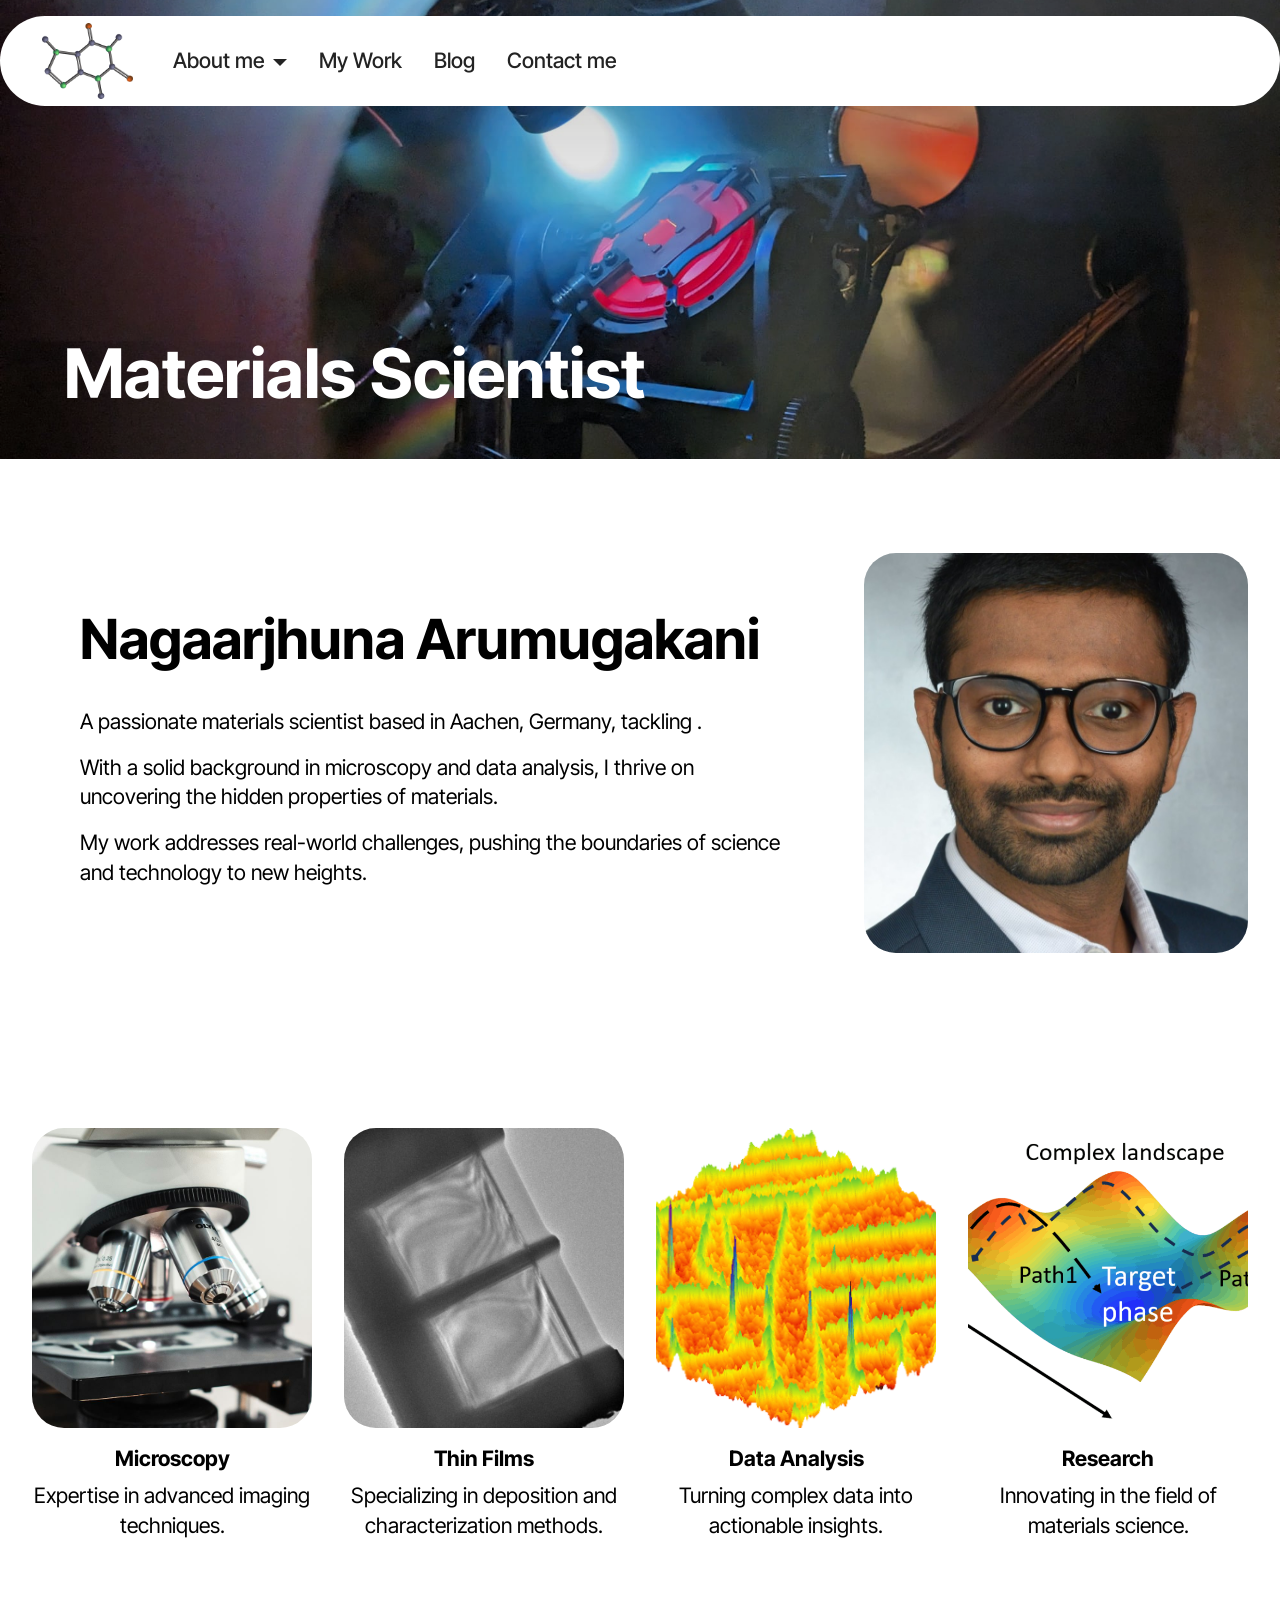
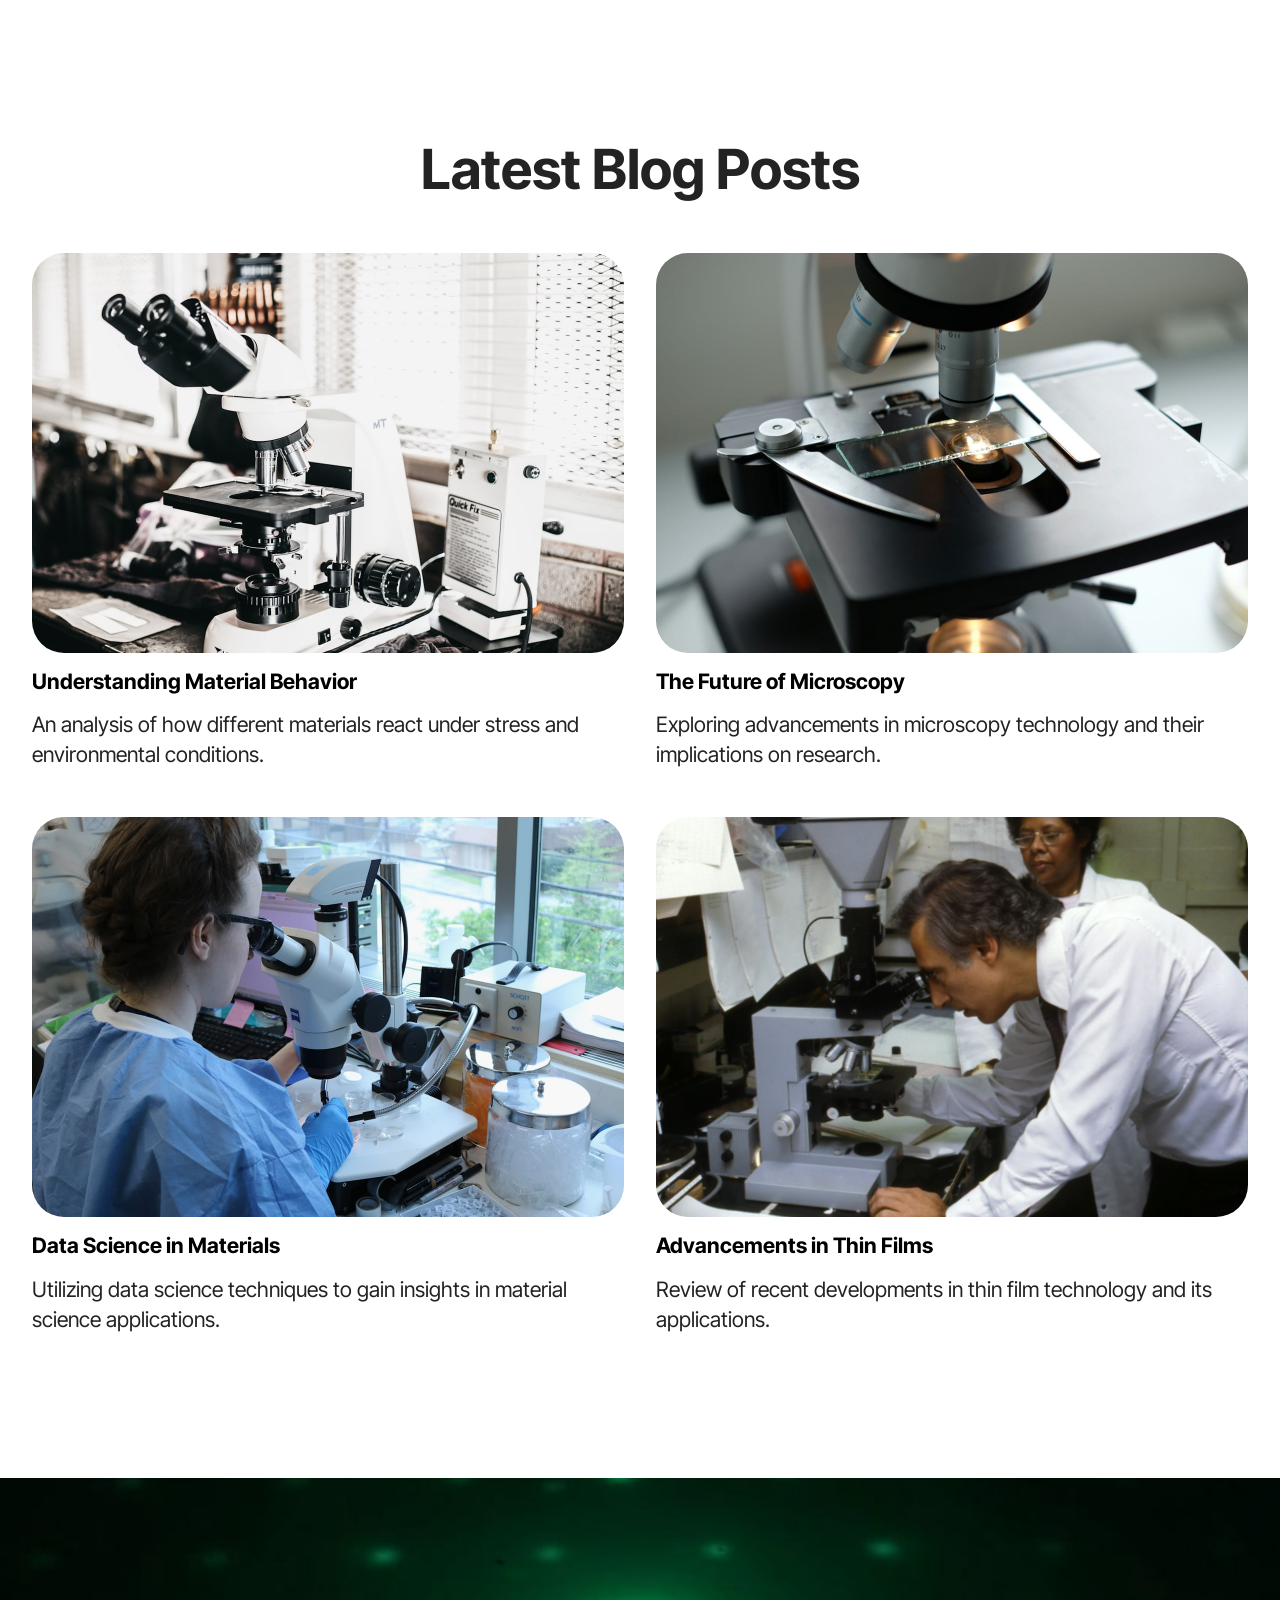
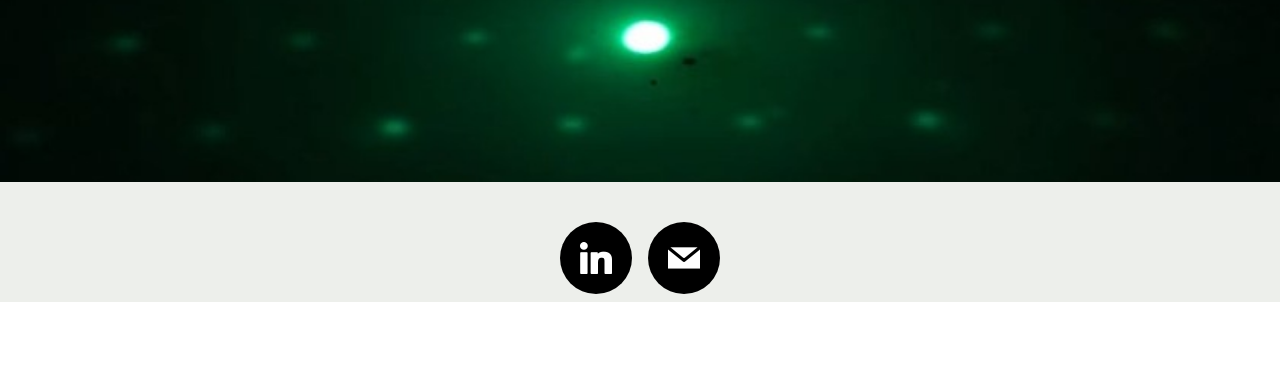
==== commit 067fcb44: "Add files via upload Update_PhDJourney" ====
--- a/index.html
+++ b/index.html
@@ -23,7 +23,7 @@
   <link rel="stylesheet" href="assets/theme/css/style.css">
   <link rel="preload" href="https://fonts.googleapis.com/css?family=Inter+Tight:100,200,300,400,500,600,700,800,900,100i,200i,300i,400i,500i,600i,700i,800i,900i&display=swap" as="style" onload="this.onload=null;this.rel='stylesheet'">
   <noscript><link rel="stylesheet" href="https://fonts.googleapis.com/css?family=Inter+Tight:100,200,300,400,500,600,700,800,900,100i,200i,300i,400i,500i,600i,700i,800i,900i&display=swap"></noscript>
-  <link rel="preload" as="style" href="assets/mobirise/css/mbr-additional.css?v=33G9Sj"><link rel="stylesheet" href="assets/mobirise/css/mbr-additional.css?v=33G9Sj" type="text/css">
+  <link rel="preload" as="style" href="assets/mobirise/css/mbr-additional.css?v=UzDdHZ"><link rel="stylesheet" href="assets/mobirise/css/mbr-additional.css?v=UzDdHZ" type="text/css">
 
   
   
@@ -302,7 +302,7 @@
             
         </div>
     </div>
-</section><section class="display-7" style="padding: 0;align-items: center;justify-content: center;flex-wrap: wrap;    align-content: center;display: flex;position: relative;height: 4rem;"><a href="https://mobiri.se/" style="flex: 1 1;height: 4rem;position: absolute;width: 100%;z-index: 1;"><img alt="" style="height: 4rem;" src="[data-uri]"></a><p style="margin: 0;text-align: center;" class="display-7">&#8204;</p><a style="z-index:1" href="https://mobirise.com/html-builder.html">HTML Creator</a></section><script src="assets/bootstrap/js/bootstrap.bundle.min.js"></script>  <script src="assets/smoothscroll/smooth-scroll.js"></script>  <script src="assets/ytplayer/index.js"></script>  <script src="assets/dropdown/js/navbar-dropdown.js"></script>  <script src="assets/theme/js/script.js"></script>  
+</section><section class="display-7" style="padding: 0;align-items: center;justify-content: center;flex-wrap: wrap;    align-content: center;display: flex;position: relative;height: 4rem;"><a href="https://mobiri.se/" style="flex: 1 1;height: 4rem;position: absolute;width: 100%;z-index: 1;"><img alt="" style="height: 4rem;" src="[data-uri]"></a><p style="margin: 0;text-align: center;" class="display-7">&#8204;</p><a style="z-index:1" href="https://mobirise.com/builder/no-code-website-builder.html">No Code Website Builder</a></section><script src="assets/bootstrap/js/bootstrap.bundle.min.js"></script>  <script src="assets/smoothscroll/smooth-scroll.js"></script>  <script src="assets/ytplayer/index.js"></script>  <script src="assets/dropdown/js/navbar-dropdown.js"></script>  <script src="assets/theme/js/script.js"></script>  
   
   
  <div id="scrollToTop" class="scrollToTop mbr-arrow-up"><a style="text-align: center;"><i class="mbr-arrow-up-icon mbr-arrow-up-icon-cm cm-icon cm-icon-smallarrow-up"></i></a></div>
--- a/assets/mobirise/css/mbr-additional.css
+++ b/assets/mobirise/css/mbr-additional.css
@@ -2224,6 +2224,56 @@
 .cid-vvkZwtaNKl P {
   text-align: center;
 }
+.cid-vvmPRFen1w {
+  padding-top: 6rem;
+  padding-bottom: 6rem;
+  background-color: #ffffff;
+}
+.cid-vvmPRFen1w .mbr-fallback-image.disabled {
+  display: none;
+}
+.cid-vvmPRFen1w .mbr-fallback-image {
+  display: block;
+  background-size: cover;
+  background-position: center center;
+  width: 100%;
+  height: 100%;
+  position: absolute;
+  top: 0;
+}
+.cid-vvmPRFen1w .item-wrapper {
+  display: flex;
+  margin-bottom: 2rem;
+}
+@media (max-width: 767px) {
+  .cid-vvmPRFen1w .item-wrapper {
+    margin-bottom: 1rem;
+  }
+}
+.cid-vvmPRFen1w .img-wrapper {
+  width: 10rem;
+  padding-right: 1.5rem;
+}
+.cid-vvmPRFen1w .content-head {
+  max-width: 800px;
+}
+.cid-vvmPRFen1w .card-title {
+  text-align: center;
+}
+.cid-vvn39F3X3E {
+  padding-top: 10rem;
+  padding-bottom: 5rem;
+  background-color: #ffffff;
+}
+.cid-vvn39F3X3E .mbr-text {
+  color: #000000;
+}
+.cid-vvn39F3X3E .mbr-section-subtitle {
+  color: #000000;
+}
+.cid-vvn39F3X3E .mbr-section-title {
+  color: #000000;
+}
 .cid-vvkXncYaQi {
   z-index: 1000;
   width: 100%;
@@ -2778,8 +2828,8 @@
   }
 }
 .cid-vvkXndzS33 {
-  padding-top: 5rem;
-  padding-bottom: 5rem;
+  padding-top: 0rem;
+  padding-bottom: 1rem;
   background-color: #ffffff;
 }
 .cid-vvkXndzS33 .mbr-fallback-image.disabled {
@@ -2868,3 +2918,19 @@
 .cid-vvkXndzS33 .mbr-text {
   color: #000000;
 }
+.cid-vvkXndzS33 .mbr-section-title {
+  text-align: justify;
+}
+.cid-vvn0AIHLc5 {
+  padding-top: 5rem;
+  padding-bottom: 5rem;
+  background-color: #ffffff;
+}
+.cid-vvn0AIHLc5 .mbr-section-title {
+  text-align: center;
+  color: #393193;
+}
+.cid-vvn0AIHLc5 .mbr-section-subtitle {
+  text-align: center;
+  color: #232323;
+}
--- a/assets/mobirise/css/mbr-additional.css
+++ b/assets/mobirise/css/mbr-additional.css
@@ -2224,6 +2224,56 @@
 .cid-vvkZwtaNKl P {
   text-align: center;
 }
+.cid-vvmPRFen1w {
+  padding-top: 6rem;
+  padding-bottom: 6rem;
+  background-color: #ffffff;
+}
+.cid-vvmPRFen1w .mbr-fallback-image.disabled {
+  display: none;
+}
+.cid-vvmPRFen1w .mbr-fallback-image {
+  display: block;
+  background-size: cover;
+  background-position: center center;
+  width: 100%;
+  height: 100%;
+  position: absolute;
+  top: 0;
+}
+.cid-vvmPRFen1w .item-wrapper {
+  display: flex;
+  margin-bottom: 2rem;
+}
+@media (max-width: 767px) {
+  .cid-vvmPRFen1w .item-wrapper {
+    margin-bottom: 1rem;
+  }
+}
+.cid-vvmPRFen1w .img-wrapper {
+  width: 10rem;
+  padding-right: 1.5rem;
+}
+.cid-vvmPRFen1w .content-head {
+  max-width: 800px;
+}
+.cid-vvmPRFen1w .card-title {
+  text-align: center;
+}
+.cid-vvn39F3X3E {
+  padding-top: 10rem;
+  padding-bottom: 5rem;
+  background-color: #ffffff;
+}
+.cid-vvn39F3X3E .mbr-text {
+  color: #000000;
+}
+.cid-vvn39F3X3E .mbr-section-subtitle {
+  color: #000000;
+}
+.cid-vvn39F3X3E .mbr-section-title {
+  color: #000000;
+}
 .cid-vvkXncYaQi {
   z-index: 1000;
   width: 100%;
@@ -2778,8 +2828,8 @@
   }
 }
 .cid-vvkXndzS33 {
-  padding-top: 5rem;
-  padding-bottom: 5rem;
+  padding-top: 0rem;
+  padding-bottom: 1rem;
   background-color: #ffffff;
 }
 .cid-vvkXndzS33 .mbr-fallback-image.disabled {
@@ -2868,3 +2918,19 @@
 .cid-vvkXndzS33 .mbr-text {
   color: #000000;
 }
+.cid-vvkXndzS33 .mbr-section-title {
+  text-align: justify;
+}
+.cid-vvn0AIHLc5 {
+  padding-top: 5rem;
+  padding-bottom: 5rem;
+  background-color: #ffffff;
+}
+.cid-vvn0AIHLc5 .mbr-section-title {
+  text-align: center;
+  color: #393193;
+}
+.cid-vvn0AIHLc5 .mbr-section-subtitle {
+  text-align: center;
+  color: #232323;
+}
